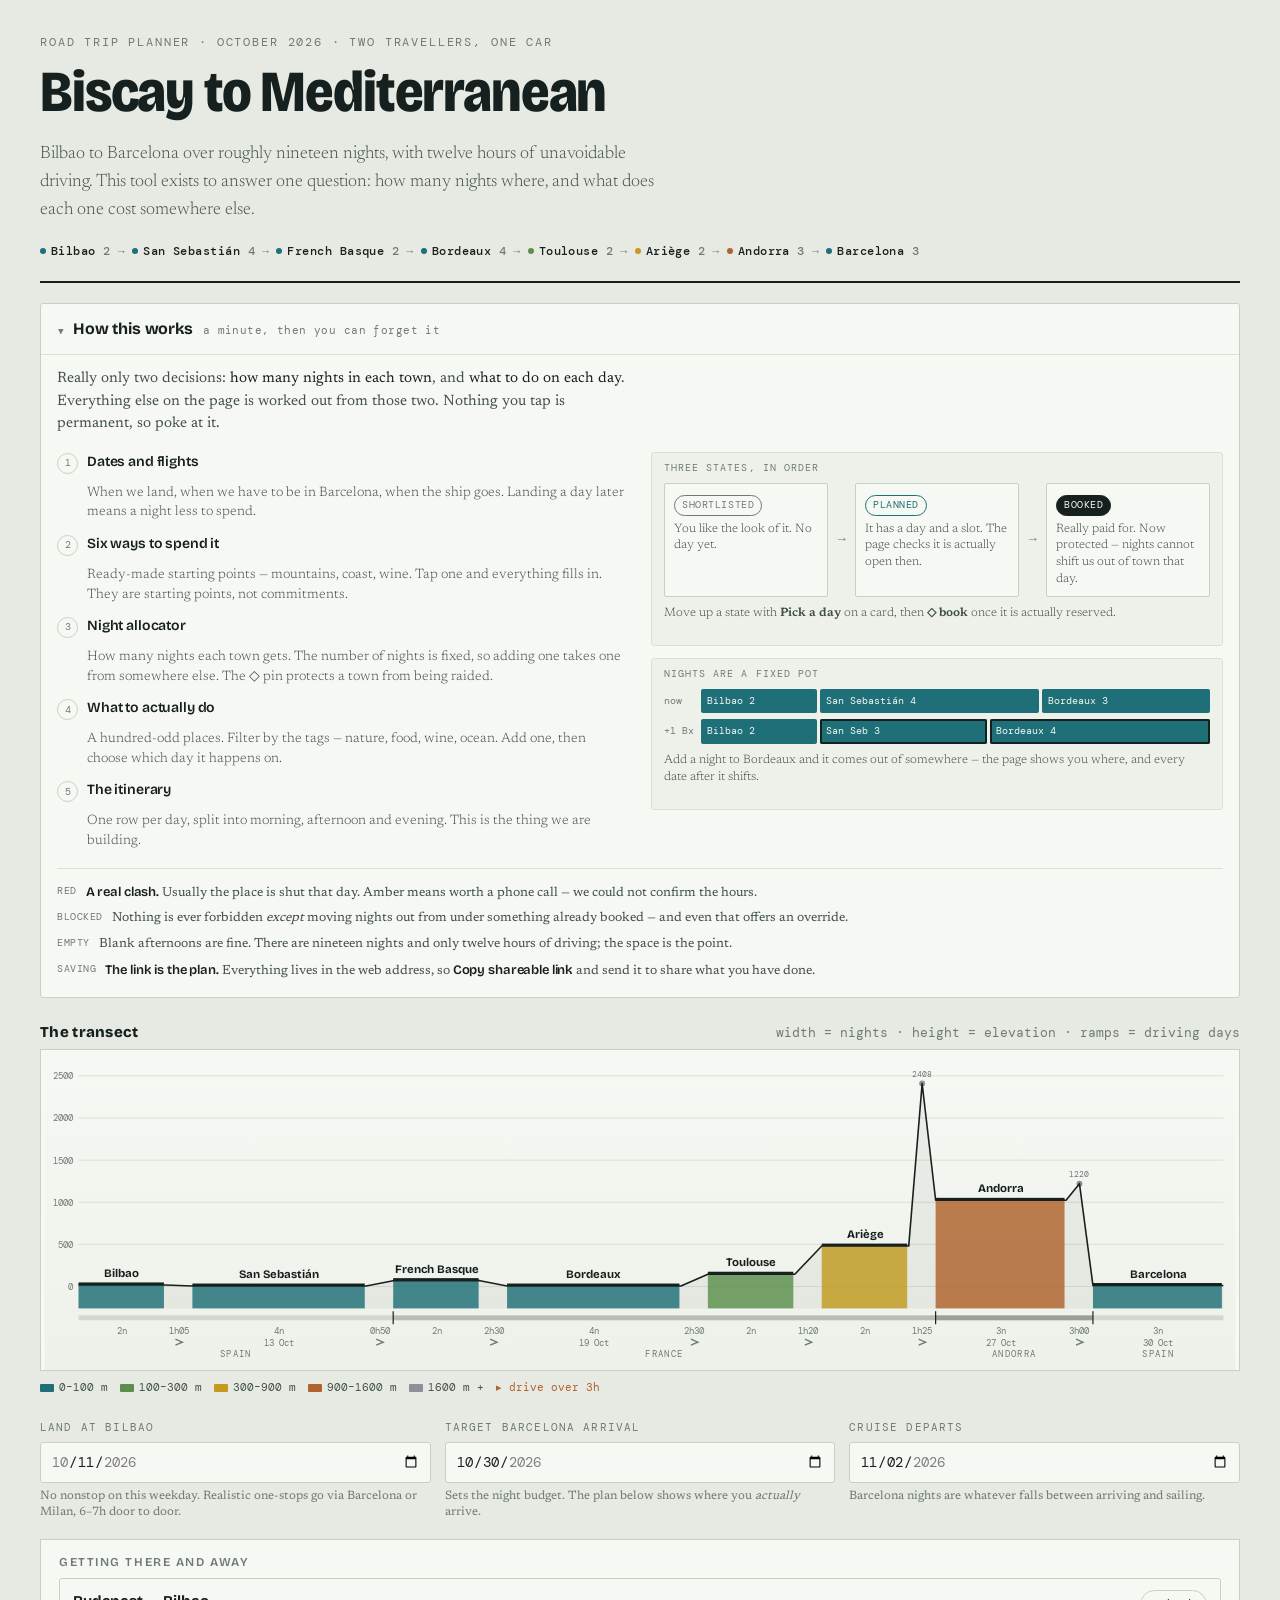
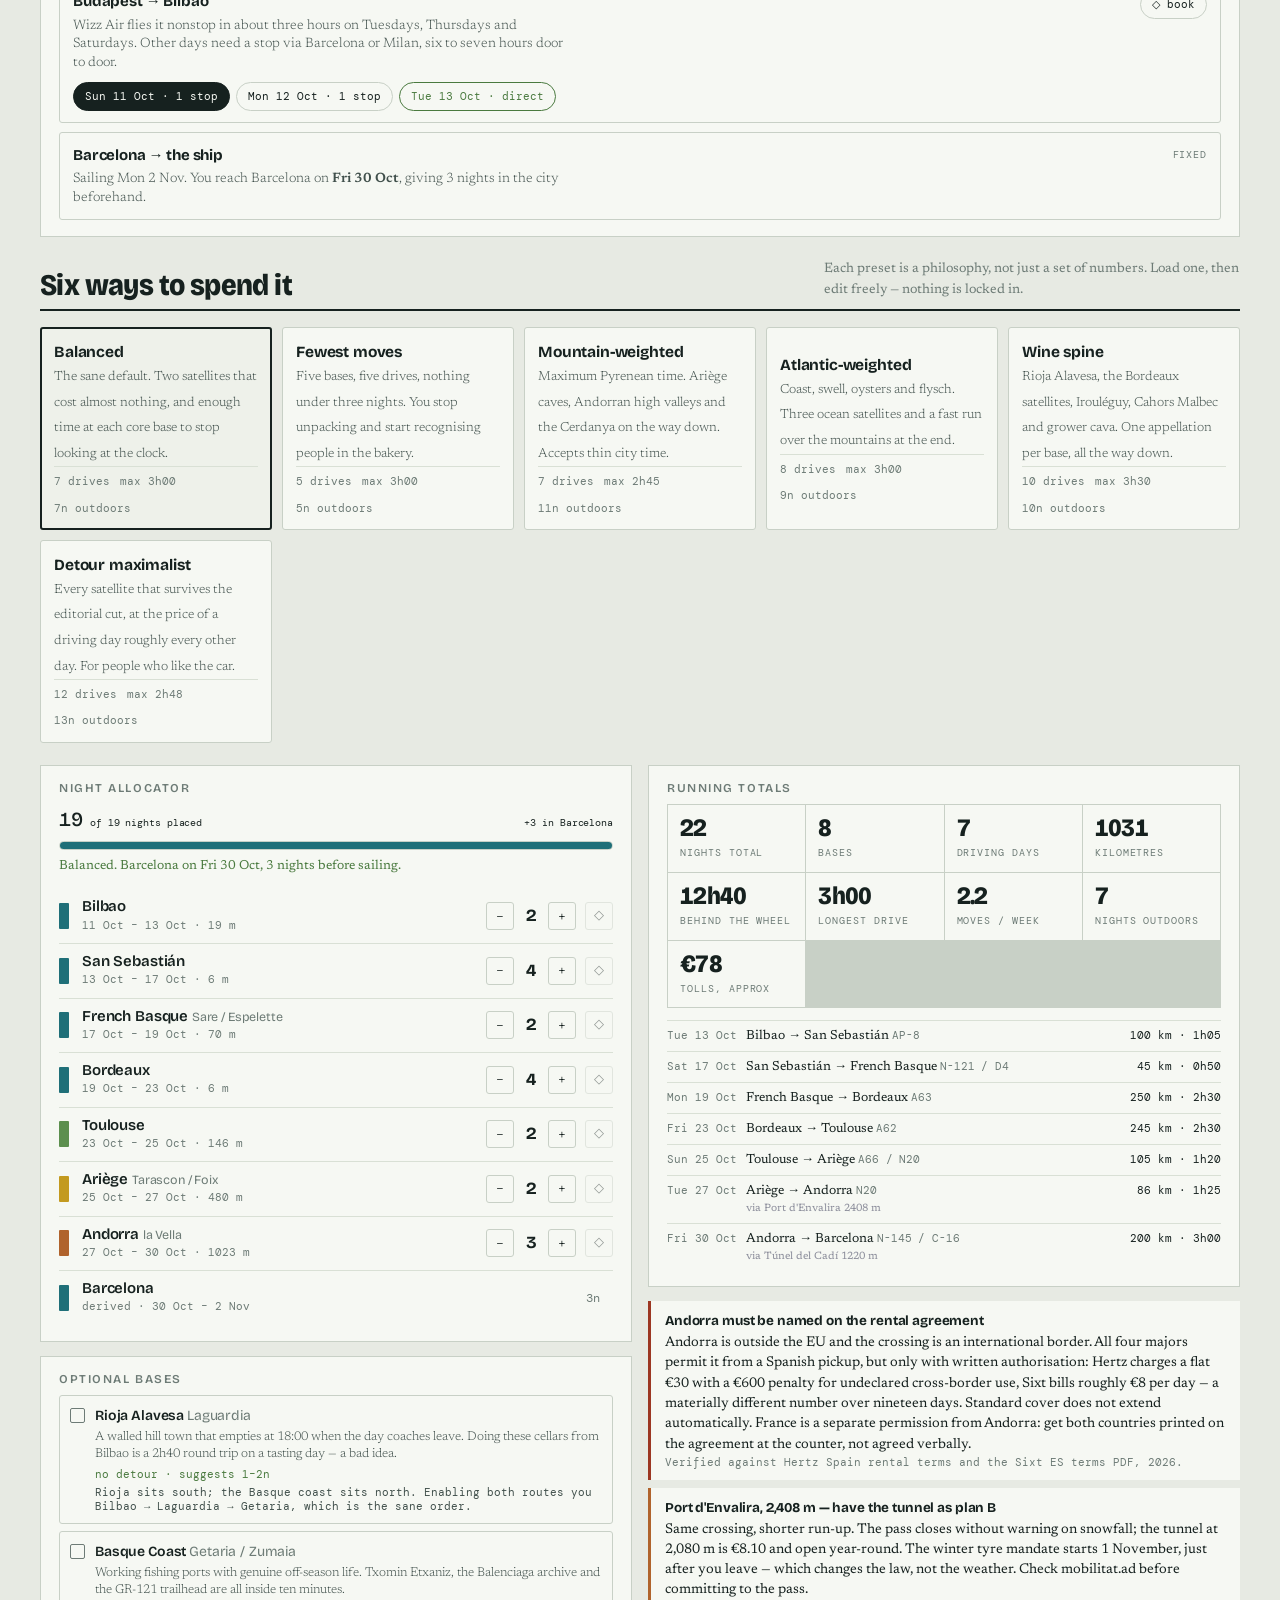
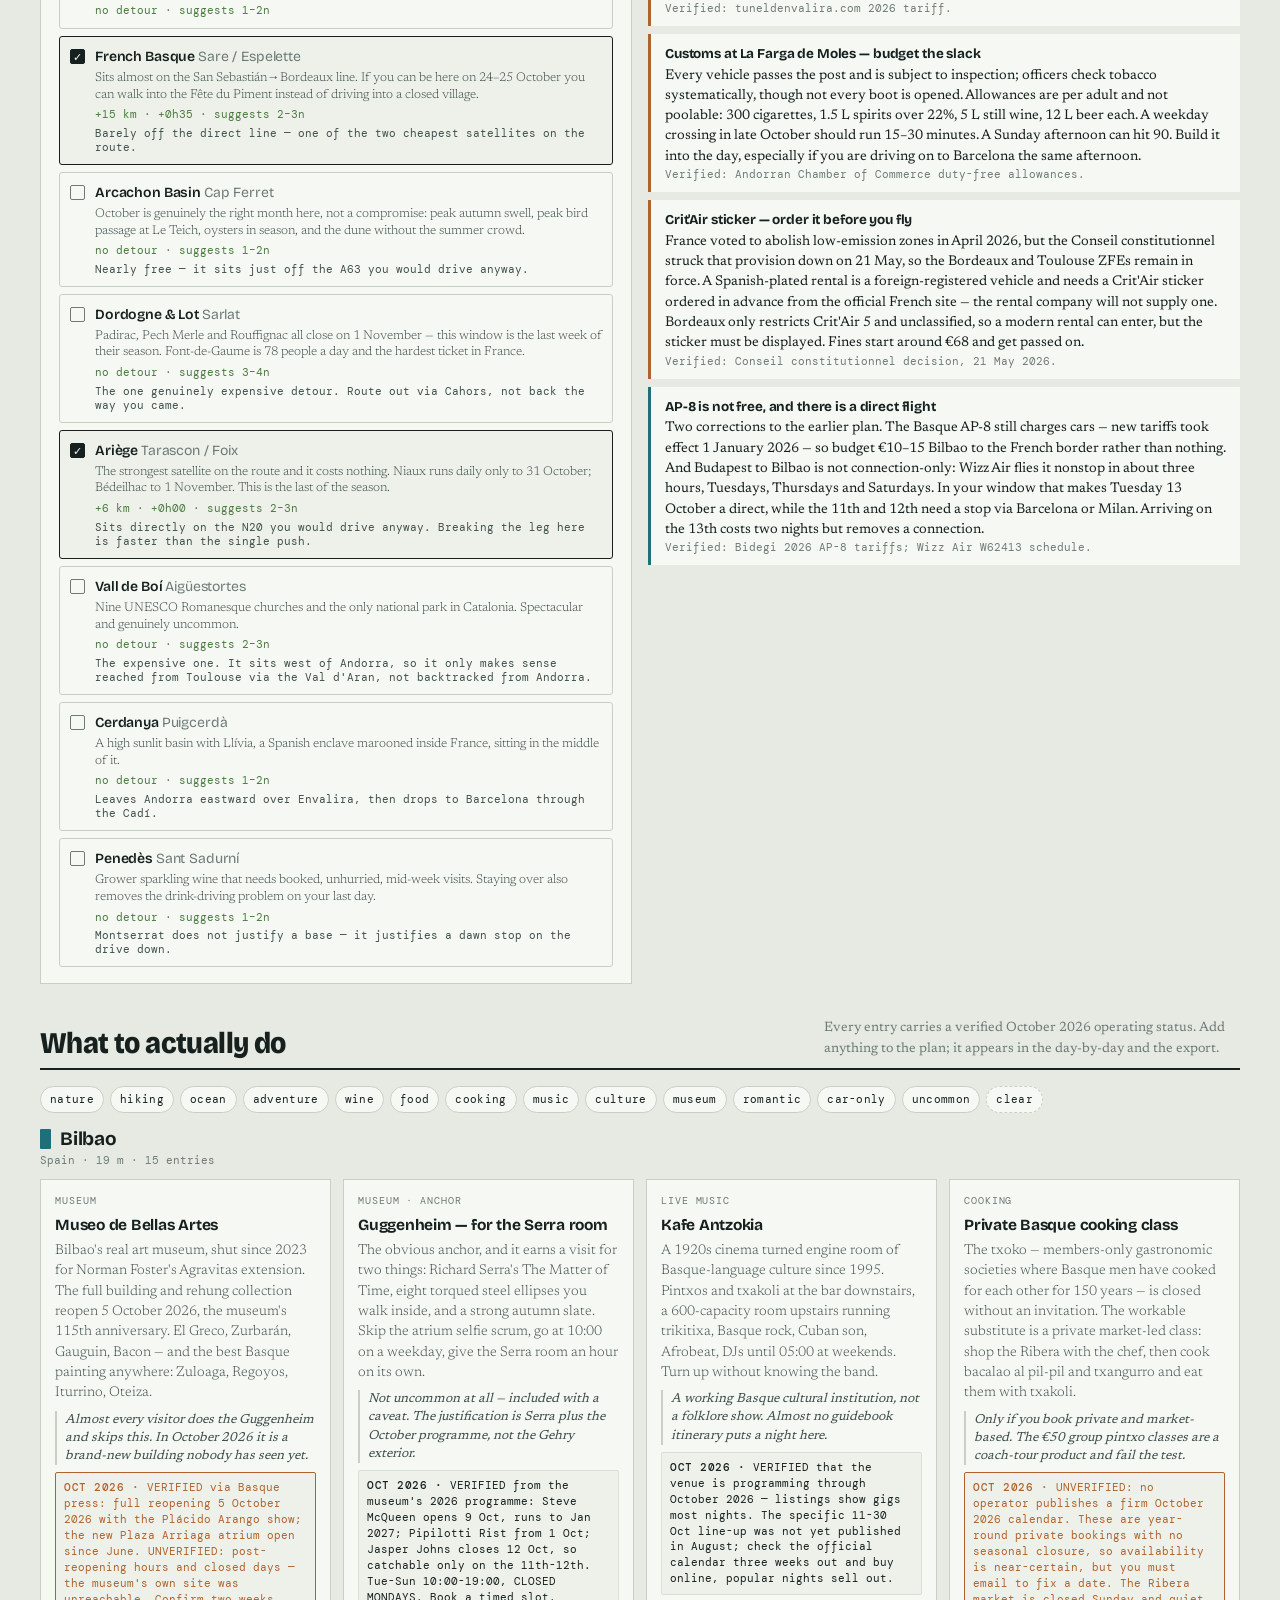
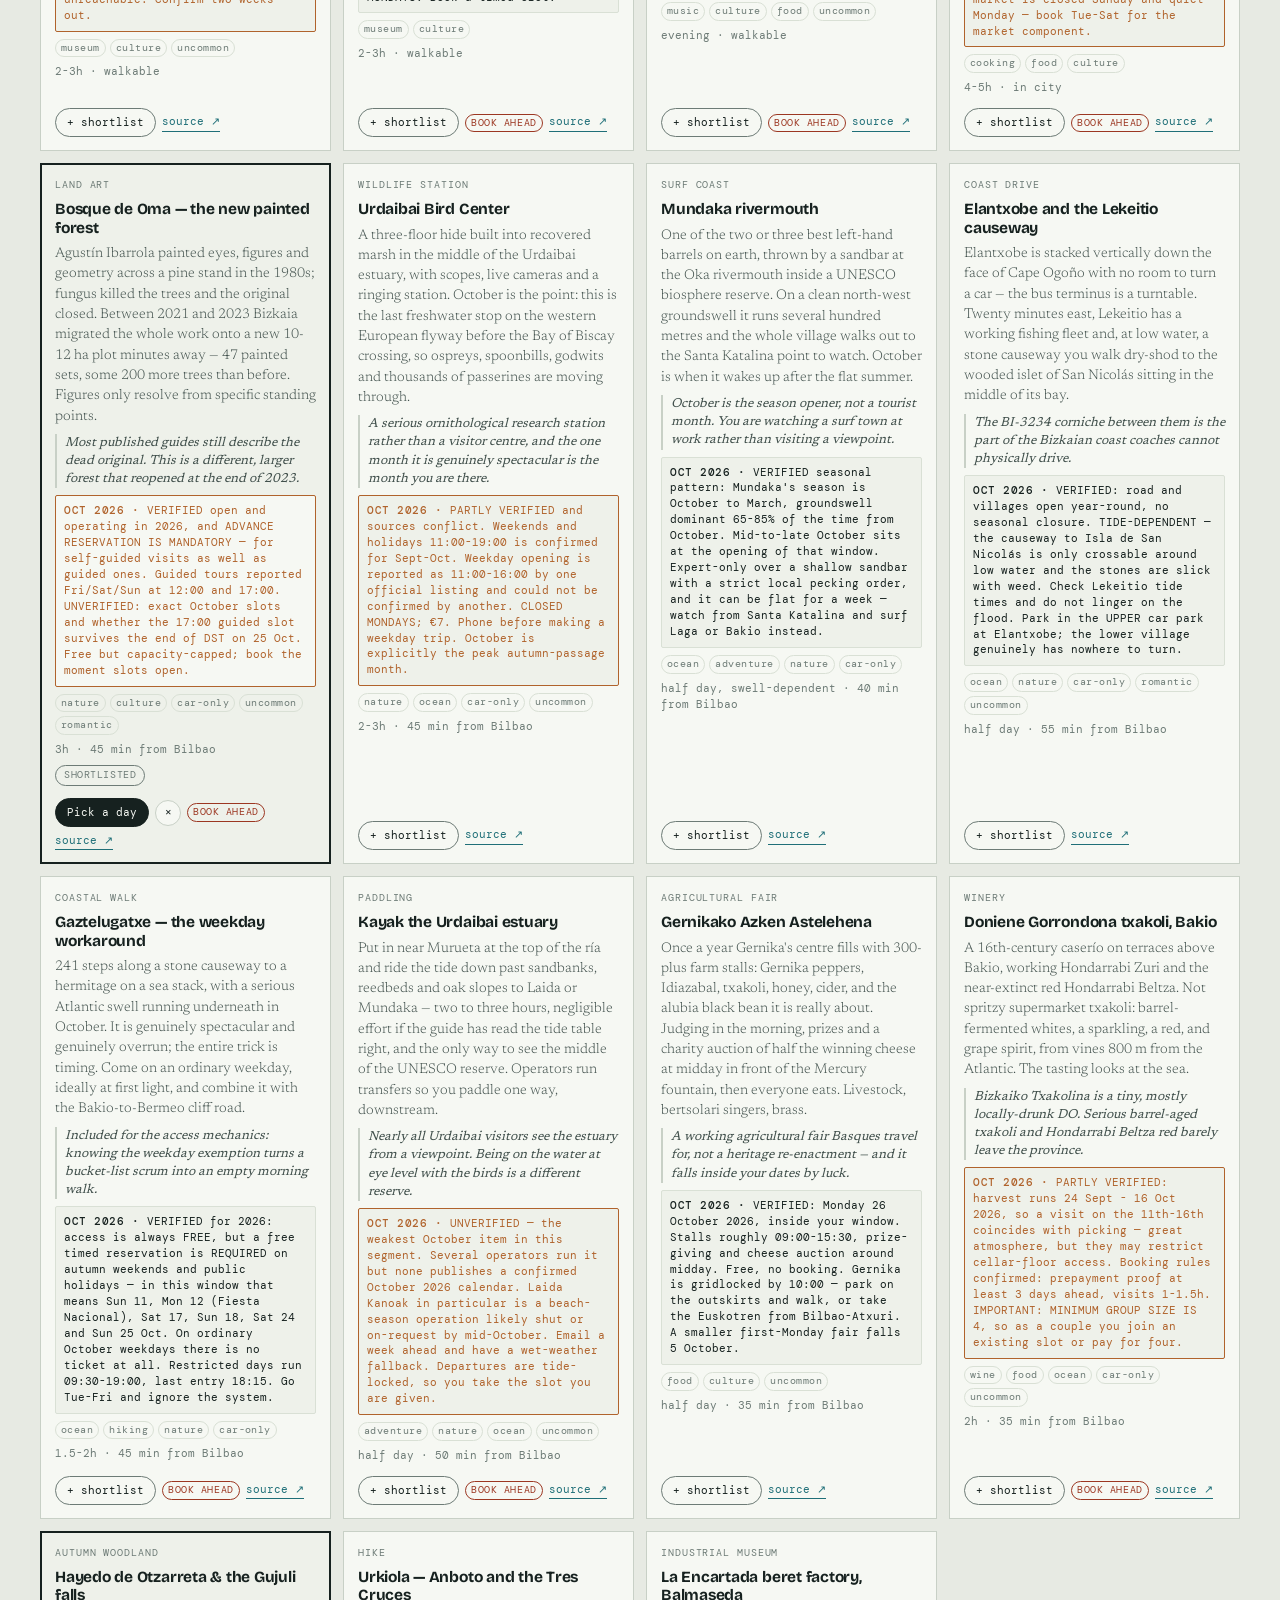
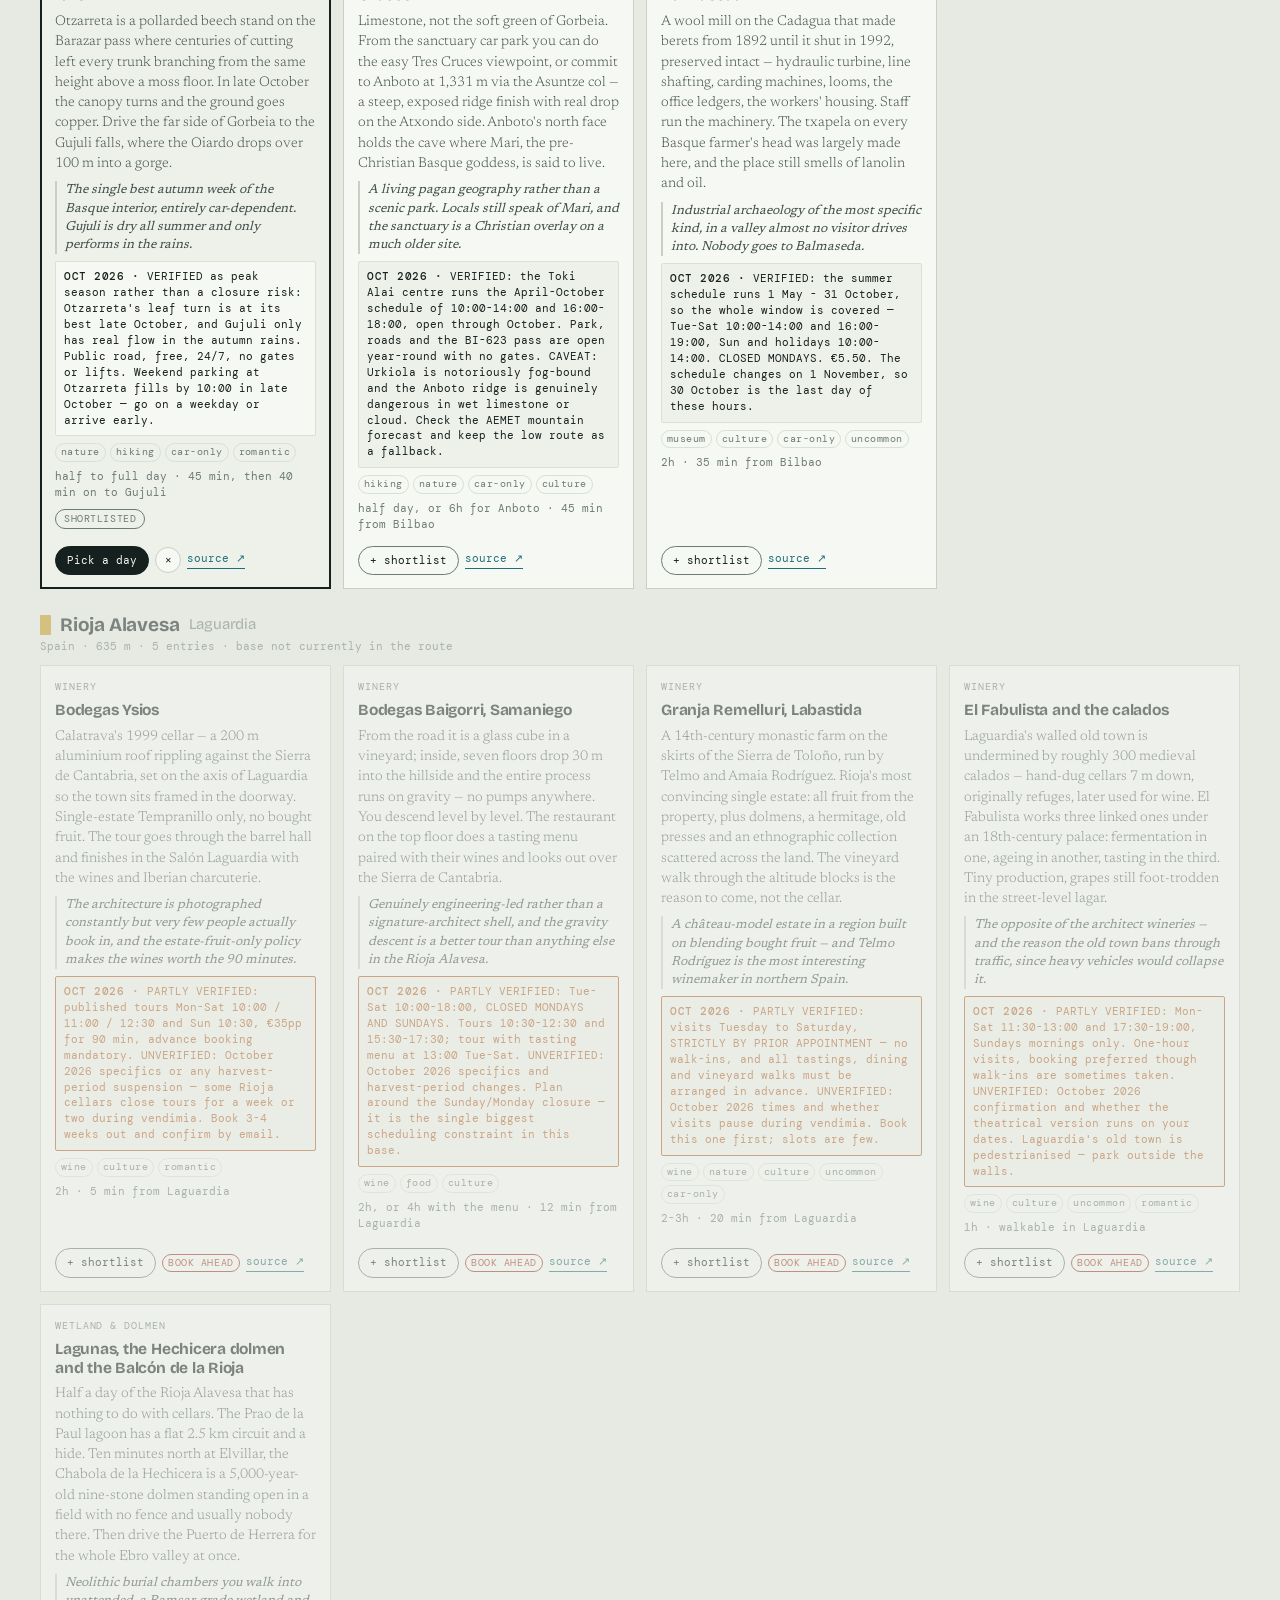
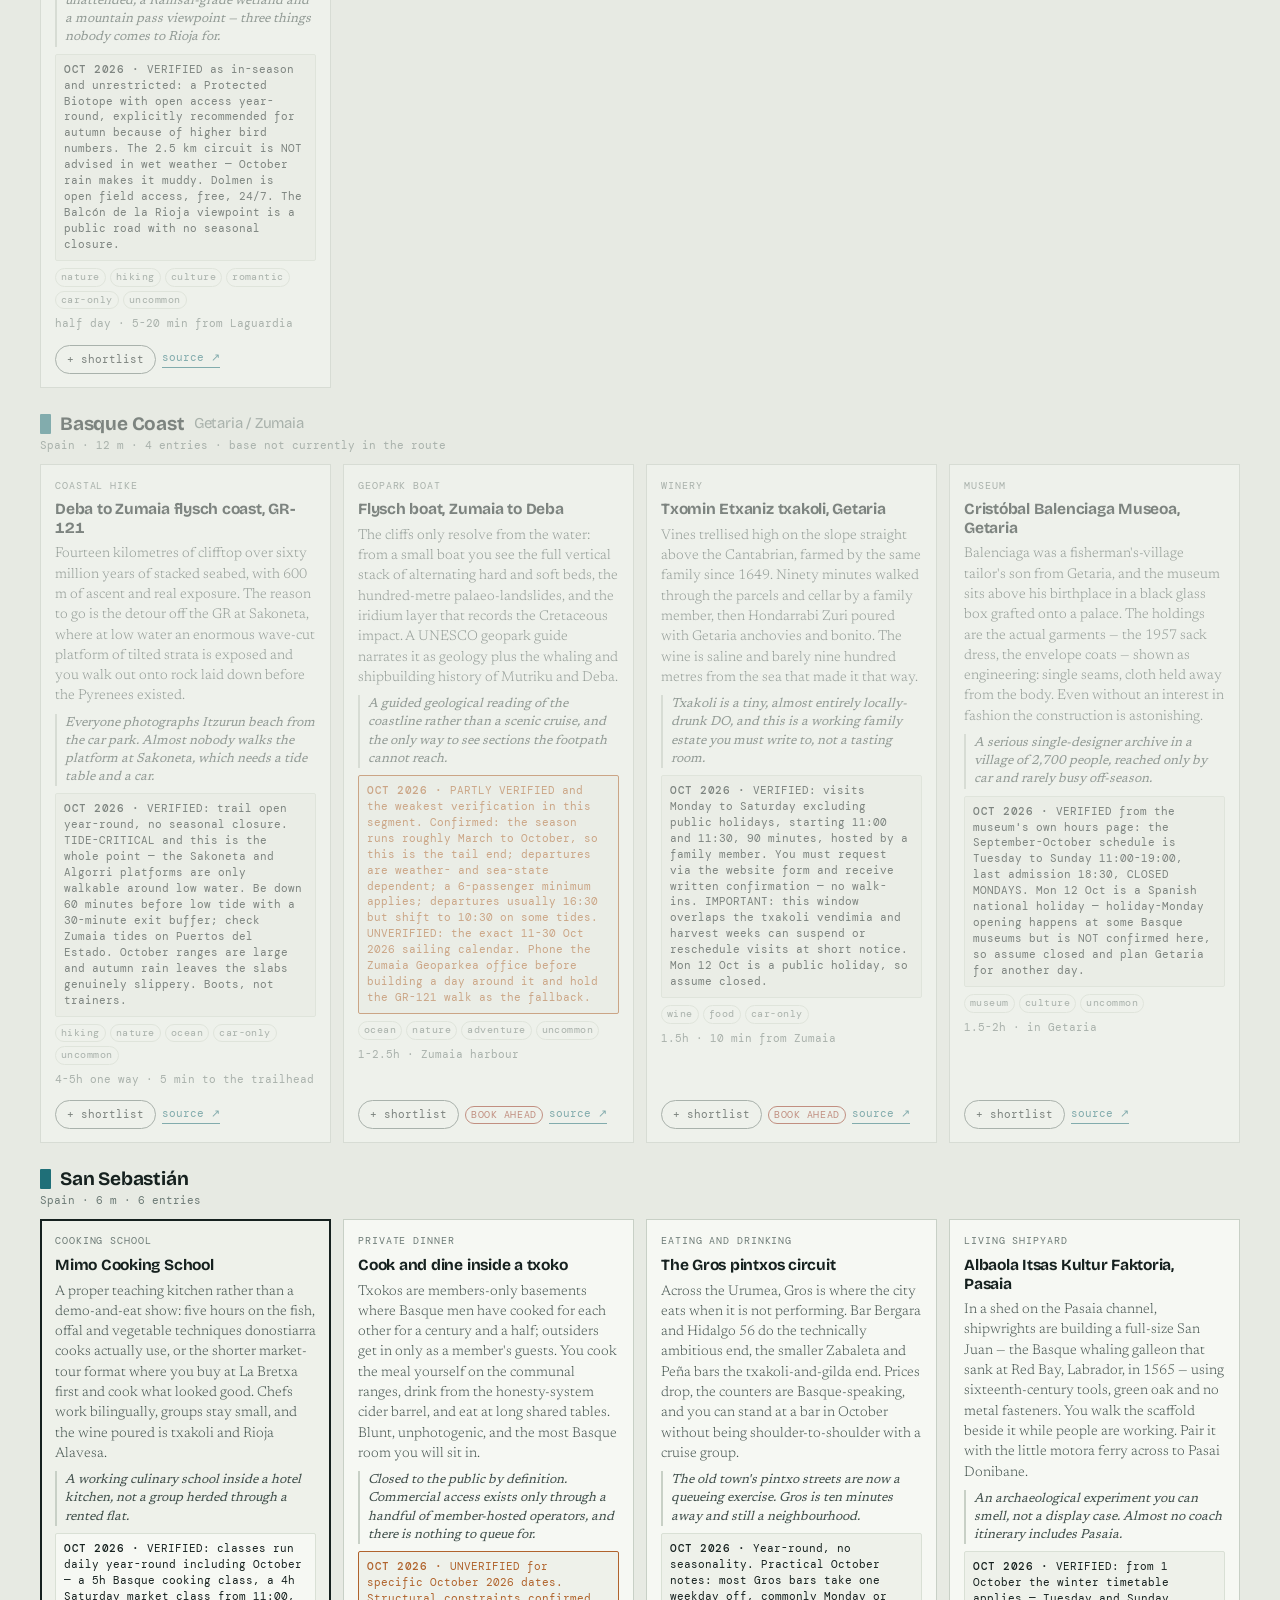
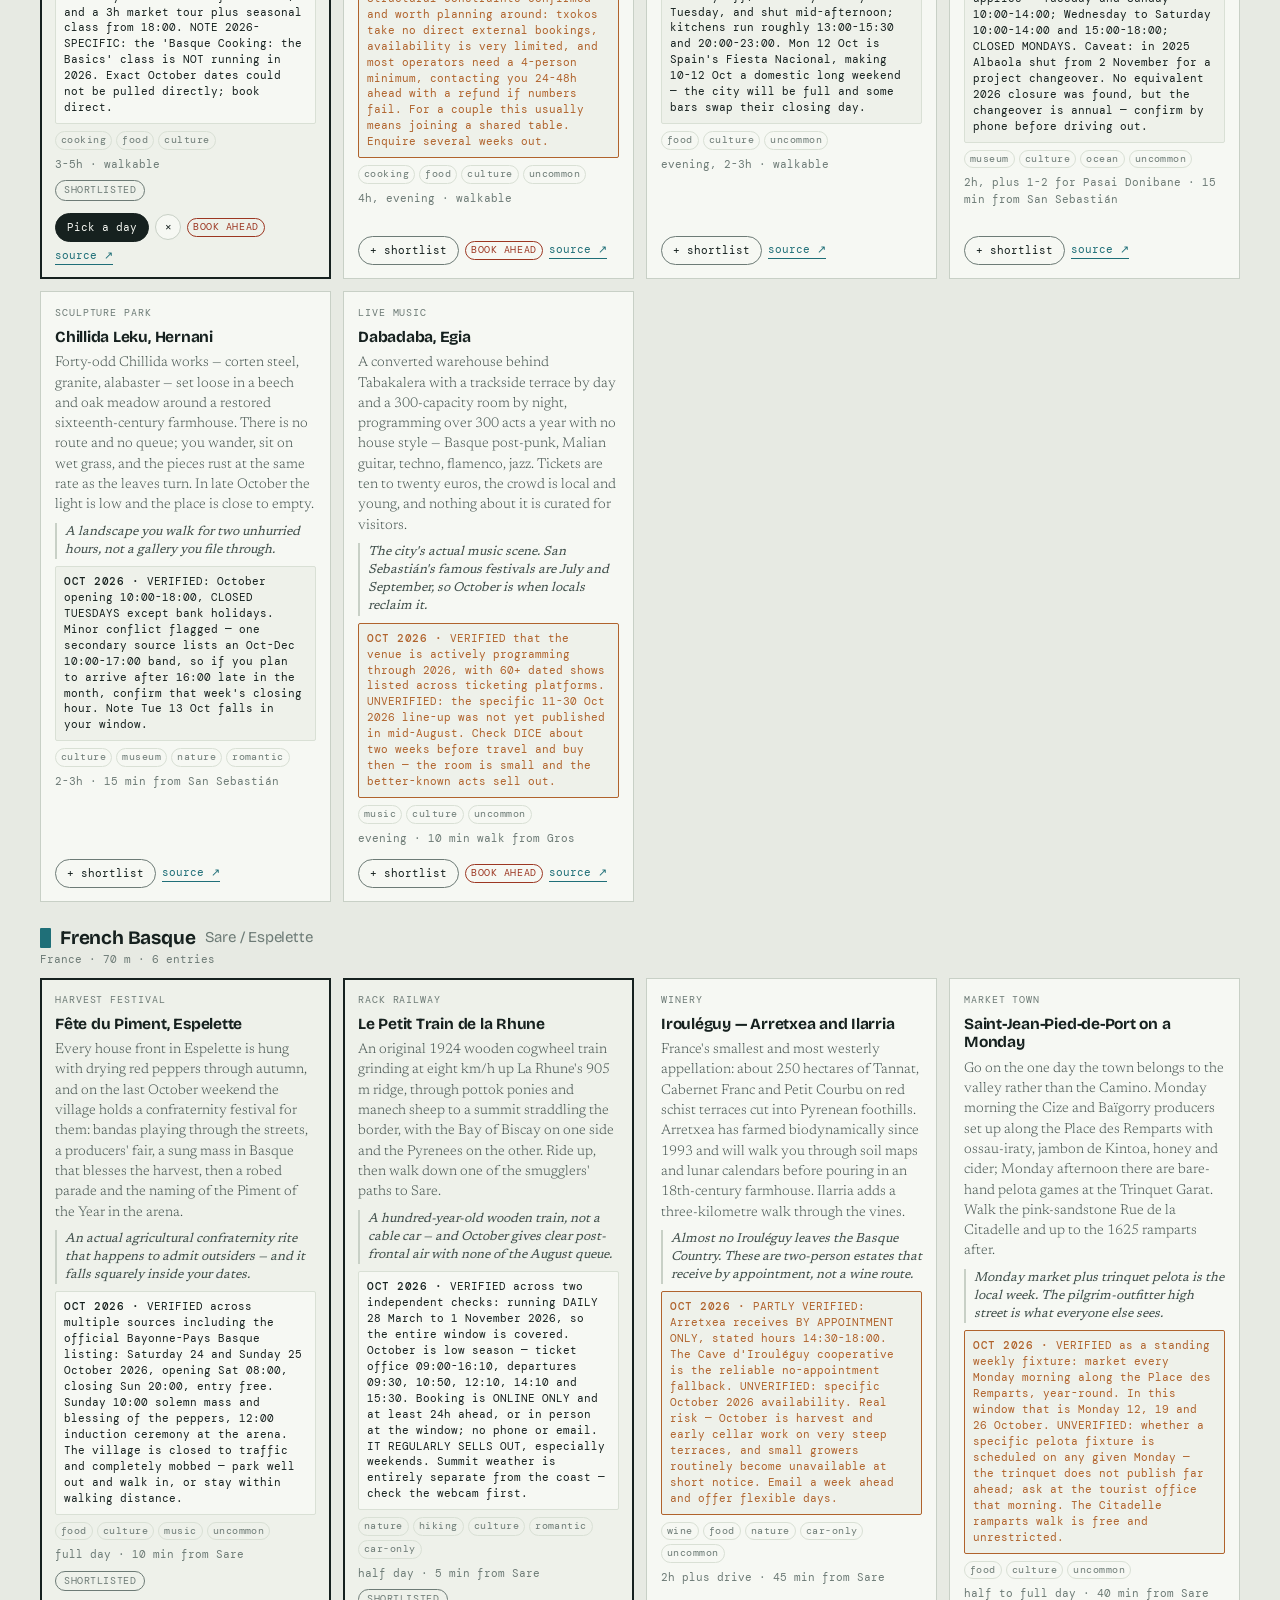
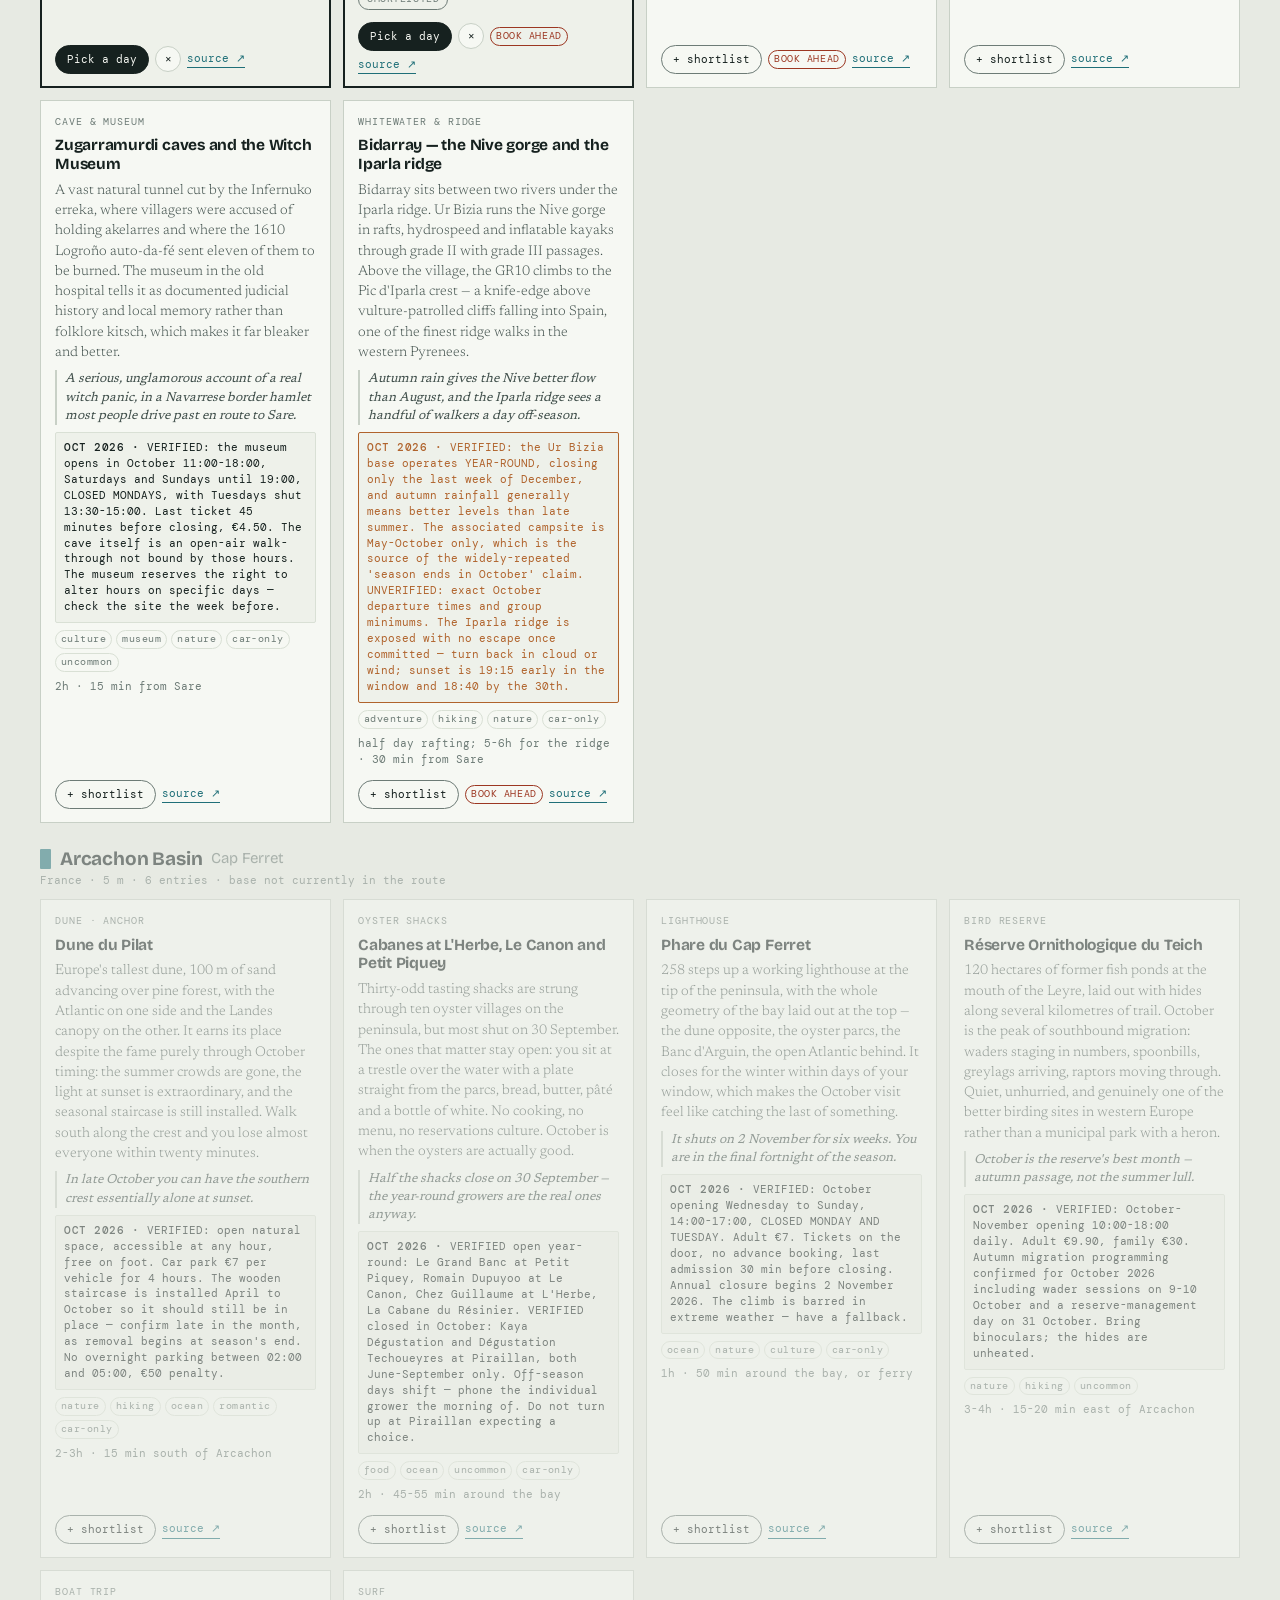
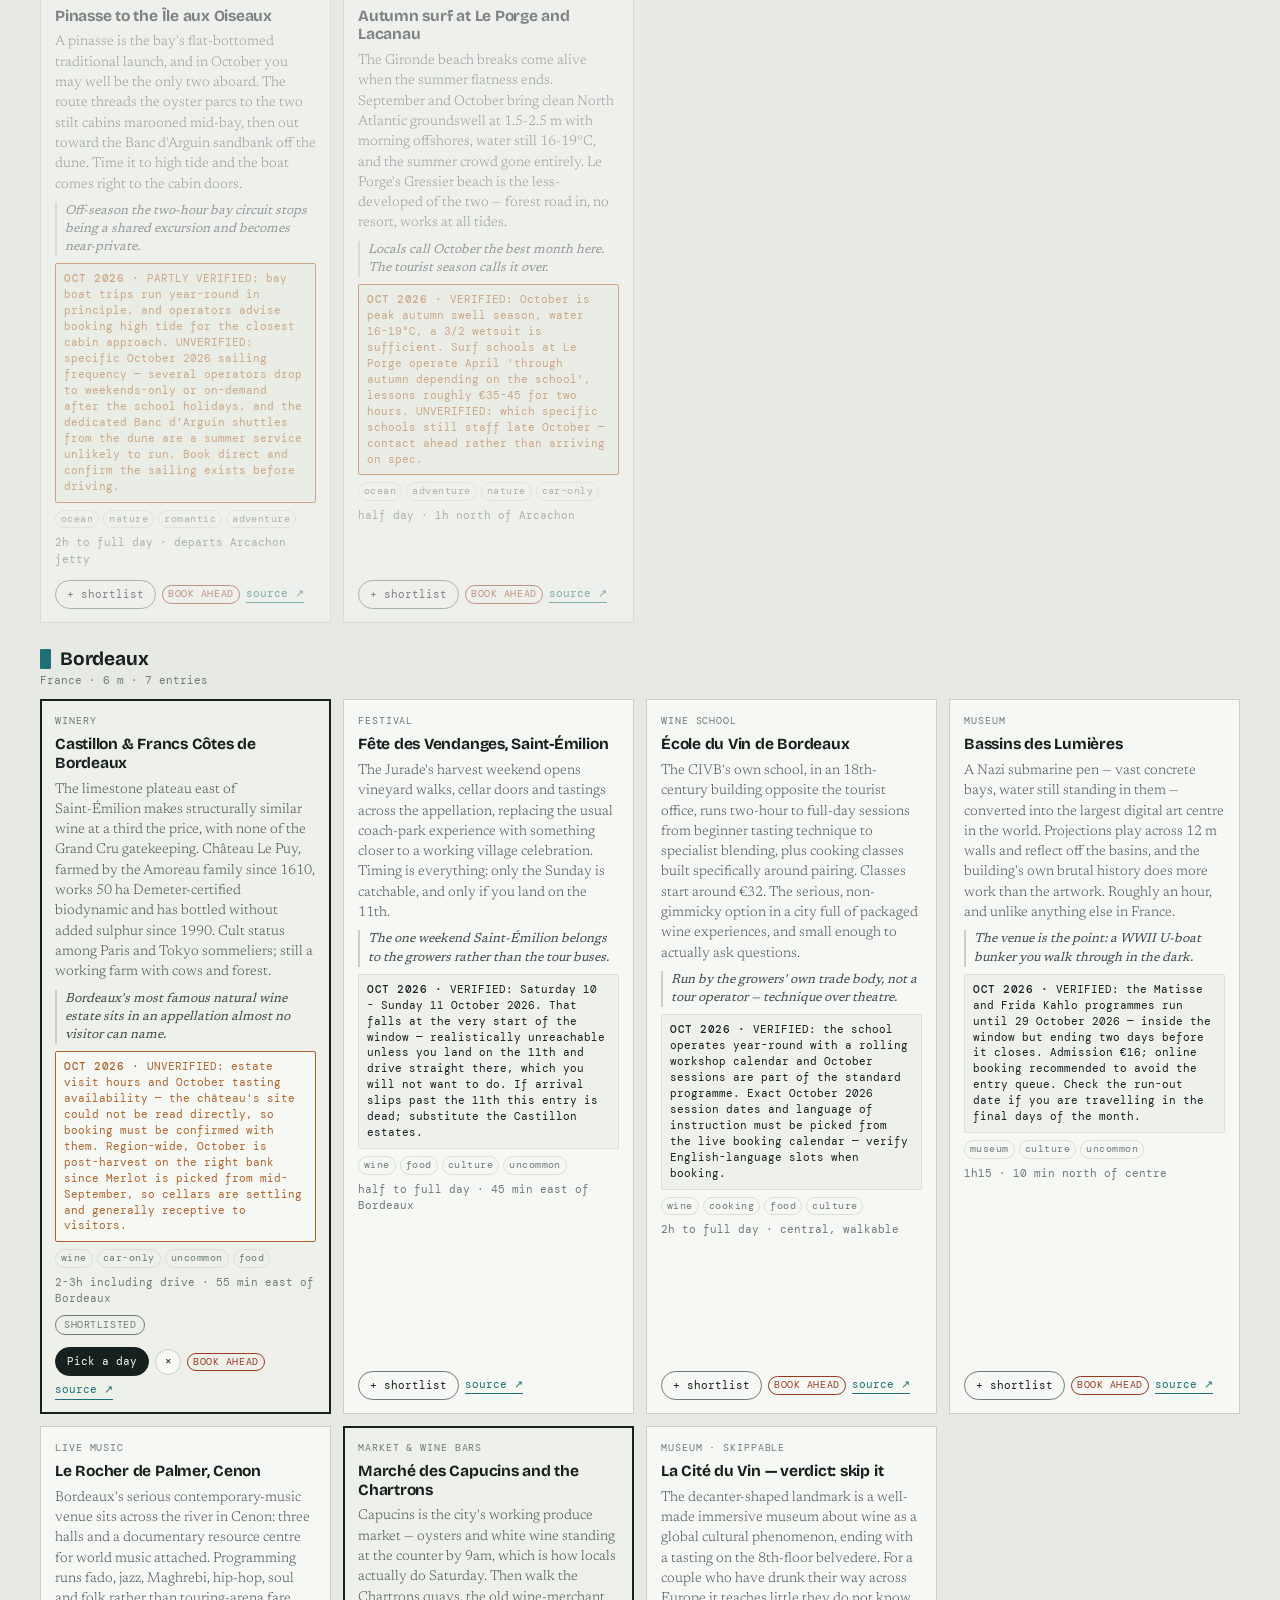
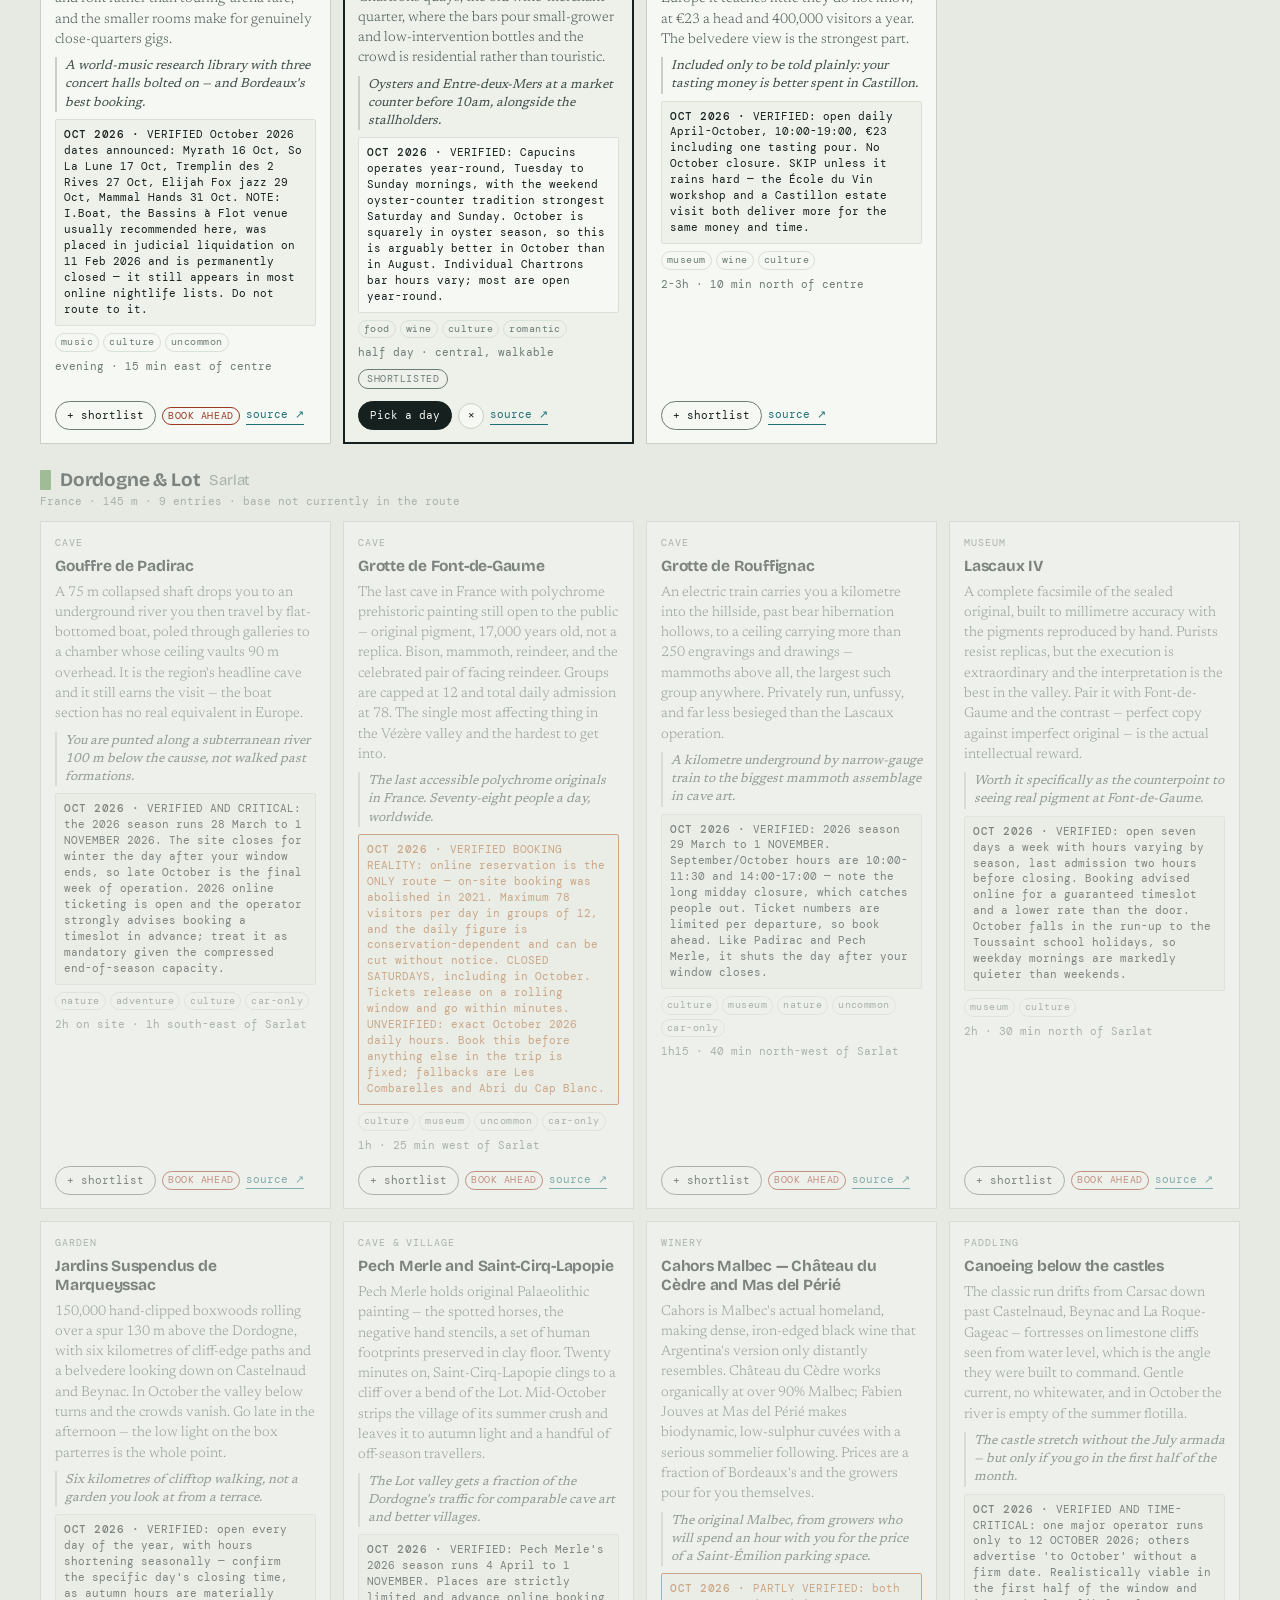
==== roadtrip-hosted.html @ 2a343121 "Add a hosted build, since the artifact viewer strips the URL fragment Sharing a plan by link works o" ====
<!doctype html>
<meta charset="utf-8">
<meta name="viewport" content="width=device-width, initial-scale=1">
<title>Biscay to Mediterranean</title>

<style>
@font-face{font-family:"Bricolage Grotesque";font-style:normal;font-weight:400 800;font-display:swap;src:url([data-uri]) format("woff2");unicode-range:U+0000-00FF, U+0131, U+0152-0153, U+02BB-02BC, U+02C6, U+02DA, U+02DC, U+0304, U+0308, U+0329, U+2000-206F, U+20AC, U+2122, U+2191, U+2193, U+2212, U+2215, U+FEFF, U+FFFD}
@font-face{font-family:"Newsreader";font-style:normal;font-weight:300 600;font-display:swap;src:url([data-uri]) format("woff2");unicode-range:U+0000-00FF, U+0131, U+0152-0153, U+02BB-02BC, U+02C6, U+02DA, U+02DC, U+0304, U+0308, U+0329, U+2000-206F, U+20AC, U+2122, U+2191, U+2193, U+2212, U+2215, U+FEFF, U+FFFD}
@font-face{font-family:"DM Mono";font-style:normal;font-weight:400;font-display:swap;src:url([data-uri]) format("woff2");unicode-range:U+0000-00FF, U+0131, U+0152-0153, U+02BB-02BC, U+02C6, U+02DA, U+02DC, U+0304, U+0308, U+0329, U+2000-206F, U+20AC, U+2122, U+2191, U+2193, U+2212, U+2215, U+FEFF, U+FFFD}
@font-face{font-family:"DM Mono";font-style:normal;font-weight:500;font-display:swap;src:url([data-uri]) format("woff2");unicode-range:U+0000-00FF, U+0131, U+0152-0153, U+02BB-02BC, U+02C6, U+02DA, U+02DC, U+0304, U+0308, U+0329, U+2000-206F, U+20AC, U+2122, U+2191, U+2193, U+2212, U+2215, U+FEFF, U+FFFD}
/* ============================================================
   PALETTE — hypsometric. Colour encodes elevation band, which is
   the actual subject of the trip: Biscay sea level to Envalira at
   2408 m and back down to the Mediterranean.
   ============================================================ */
:root{
  --paper:#e7eae3;         /* pale lichen — topo sheet ground */
  --surface:#f6f8f3;
  --surface-2:#eef1ea;
  --ink:#16211f;
  --ink-2:#41504c;
  --ink-3:#6d7b76;
  --rule:#c8d0c6;
  --rule-2:#d9e0d5;

  /* elevation bands */
  --e0:#1f6f78;   /* 0–100 m    coast / estuary  */
  --e1:#5c8f4e;   /* 100–300 m  plain, vineyard  */
  --e2:#c39a1f;   /* 300–900 m  foothill         */
  --e3:#b0632c;   /* 900–1600 m mountain         */
  --e4:#8d8f9c;   /* 1600 m+    high Pyrenees    */

  --accent:#1f6f78;
  --warn:#b0632c;
  --alert:#9c3722;
  --ok:#4a7a3f;

  --shadow:0 1px 0 rgba(22,33,31,.06), 0 8px 24px -14px rgba(22,33,31,.35);
  --radius:3px;
  --dur:.28s;
  --flash:#f5e2b8;
}

/* Dark: same hypsometric logic, lifted so the bands stay legible on a night ground. */
@media (prefers-color-scheme: dark){ :root:not([data-theme="light"]){
  --paper:#0f1715; --surface:#151f1d; --surface-2:#1b2624;
  --ink:#e5ebe4; --ink-2:#b0bdb7; --ink-3:#7c8b85;
  --rule:#2b3936; --rule-2:#222f2c;
  --e0:#3aa7b2; --e1:#83bc63; --e2:#dfb93c; --e3:#d47d3f; --e4:#bcc0cc;
  --accent:#3aa7b2; --warn:#d47d3f; --alert:#e4735c; --ok:#83bc63;
  --flash:#3d3620;
  --shadow:0 1px 0 rgba(0,0,0,.35), 0 8px 24px -14px rgba(0,0,0,.75);
} }
:root[data-theme="dark"]{
  --paper:#0f1715; --surface:#151f1d; --surface-2:#1b2624;
  --ink:#e5ebe4; --ink-2:#b0bdb7; --ink-3:#7c8b85;
  --rule:#2b3936; --rule-2:#222f2c;
  --e0:#3aa7b2; --e1:#83bc63; --e2:#dfb93c; --e3:#d47d3f; --e4:#bcc0cc;
  --accent:#3aa7b2; --warn:#d47d3f; --alert:#e4735c; --ok:#83bc63;
  --flash:#3d3620;
  --shadow:0 1px 0 rgba(0,0,0,.35), 0 8px 24px -14px rgba(0,0,0,.75);
}
@media (prefers-reduced-motion: reduce){ :root{ --dur:0s } *{animation:none !important} }

*{box-sizing:border-box}
html{-webkit-text-size-adjust:100%}
body{
  margin:0; background:var(--paper); color:var(--ink);
  font-family:"Newsreader",Georgia,serif; font-size:16.5px; line-height:1.55;
  font-variant-numeric:tabular-nums;
}
h1,h2,h3,h4,.dsp{font-family:"Bricolage Grotesque","Helvetica Neue",sans-serif;font-weight:800;letter-spacing:-.02em;line-height:1.05;margin:0}
.mono{font-family:"DM Mono",ui-monospace,monospace;font-size:.82em;letter-spacing:-.01em}
a{color:var(--accent)}
button{font:inherit;color:inherit;cursor:pointer}
:focus-visible{outline:2.5px solid var(--accent);outline-offset:2px;border-radius:2px}

.wrap{max-width:1240px;margin:0 auto;padding:0 20px}
.rule{height:1px;background:var(--rule);border:0;margin:0}

/* ---------- masthead ---------- */
.mast{padding:34px 0 20px;border-bottom:2px solid var(--ink)}
.mast .kicker{font-family:"DM Mono",monospace;font-size:11.5px;letter-spacing:.16em;text-transform:uppercase;color:var(--ink-3)}
.mast h1{font-size:clamp(30px,5.4vw,58px);margin:.18em 0 .1em;font-stretch:88%}
.mast .sub{font-size:clamp(15px,1.6vw,18px);color:var(--ink-2);max-width:62ch;font-weight:300}
.routestrip{display:flex;flex-wrap:wrap;gap:5px 0;align-items:center;margin-top:16px;font-family:"DM Mono",monospace;font-size:11.5px;letter-spacing:.04em}
.routestrip i{font-style:normal;color:var(--ink-3);padding:0 7px}
.routestrip b{font-weight:500}
.flagdot{display:inline-block;width:6px;height:6px;border-radius:50%;margin-right:5px;vertical-align:1px}

/* ---------- hero transect ---------- */
.hero{padding:22px 0 6px}
.hero-head{display:flex;flex-wrap:wrap;justify-content:space-between;align-items:baseline;gap:8px;margin-bottom:6px}
.hero-head h2{font-size:15px;letter-spacing:.02em}
.hero-head .note{font-size:12.5px;color:var(--ink-3);font-family:"DM Mono",monospace}
#transect{width:100%;display:block;background:var(--surface);border:1px solid var(--rule)}
.legend{display:flex;flex-wrap:wrap;gap:12px;margin:8px 0 0;font-family:"DM Mono",monospace;font-size:11px;color:var(--ink-2)}
.legend span{display:flex;align-items:center;gap:5px}
.legend i{width:14px;height:8px;display:block;border-radius:1px}

/* ---------- panels ---------- */
.panel{background:var(--surface);border:1px solid var(--rule);padding:16px 18px;margin:0}
.panel h3{font-size:12px;letter-spacing:.13em;text-transform:uppercase;color:var(--ink-3);font-weight:600;margin-bottom:10px}
.grid{display:grid;gap:14px}

/* ---------- date controls ---------- */
.dates{display:grid;grid-template-columns:repeat(auto-fit,minmax(190px,1fr));gap:14px;margin:18px 0}
.field label{display:block;font-family:"DM Mono",monospace;font-size:10.5px;letter-spacing:.11em;text-transform:uppercase;color:var(--ink-3);margin-bottom:5px}
.field input[type=date]{width:100%;font:inherit;font-family:"DM Mono",monospace;font-size:14px;padding:8px 10px;border:1px solid var(--rule);background:var(--surface);color:var(--ink);border-radius:var(--radius)}
.field .hint{font-size:12px;color:var(--ink-3);margin-top:5px;line-height:1.35}
.field .hint.good{color:var(--ok)}

/* ---------- presets ---------- */
.presets{display:grid;grid-template-columns:repeat(auto-fit,minmax(215px,1fr));gap:10px;margin:6px 0 22px}
.preset{text-align:left;background:var(--surface);border:1px solid var(--rule);padding:12px 13px;border-radius:var(--radius);transition:border-color var(--dur),transform var(--dur),box-shadow var(--dur)}
.preset:hover{border-color:var(--ink-3);transform:translateY(-1px);box-shadow:var(--shadow)}
.preset[aria-pressed=true]{border-color:var(--ink);border-width:2px;padding:11px 12px;background:var(--surface-2)}
.preset .pname{font-family:"Bricolage Grotesque",sans-serif;font-weight:700;font-size:15.5px;letter-spacing:-.01em;display:block}
.preset .pdesc{font-size:13px;color:var(--ink-2);line-height:1.4;margin:4px 0 8px;font-weight:300}
.preset .pstats{font-family:"DM Mono",monospace;font-size:10.5px;color:var(--ink-3);display:flex;gap:10px;flex-wrap:wrap;border-top:1px solid var(--rule-2);padding-top:7px}

/* ---------- workbench ---------- */
.bench{display:grid;grid-template-columns:minmax(0,1fr) minmax(0,1fr);gap:16px;align-items:start;margin-bottom:22px}
.stack{display:grid;gap:14px;align-content:start}
@media (max-width:900px){.bench{grid-template-columns:1fr}}

/* budget meter */
.meter{margin-bottom:14px}
.meter-top{display:flex;justify-content:space-between;align-items:baseline;font-family:"DM Mono",monospace;font-size:12px;margin-bottom:6px}
.meter-top b{font-size:20px;font-weight:500;font-family:"Bricolage Grotesque",sans-serif}
.meter-bar{height:9px;background:var(--surface-2);border:1px solid var(--rule);border-radius:99px;overflow:hidden;display:flex}
.meter-fill{background:var(--accent);transition:width var(--dur) cubic-bezier(.4,0,.2,1)}
.meter-over{background:var(--alert)}
.meter-msg{font-size:13px;margin-top:7px;line-height:1.4}
.meter-msg.over{color:var(--alert)}
.meter-msg.under{color:var(--ink-2)}
.meter-msg.ok{color:var(--ok)}

/* stepper rows */
.brow{display:grid;grid-template-columns:14px 1fr auto auto;gap:9px;align-items:center;padding:9px 0;border-top:1px solid var(--rule-2)}
.brow:first-of-type{border-top:0}
.brow.flash{animation:flash .85s ease-out}
.brow.zero .bname,.brow.zero .bswatch{opacity:.42}
.brow.zero .stepper .n{color:var(--ink-3)}
@keyframes flash{0%{background:var(--flash)}100%{background:transparent}}
.bswatch{width:10px;height:26px;border-radius:1px}
.bname{font-family:"Bricolage Grotesque",sans-serif;font-weight:600;font-size:15px;letter-spacing:-.01em;line-height:1.15}
.bmeta{font-family:"DM Mono",monospace;font-size:10.5px;color:var(--ink-3);margin-top:2px}
.bmeta.warn{color:var(--warn)}
.stepper{display:flex;align-items:center;gap:2px}
.stepper button{width:28px;height:28px;border:1px solid var(--rule);background:var(--surface);border-radius:var(--radius);line-height:1;font-size:15px;display:grid;place-items:center;transition:background var(--dur),border-color var(--dur)}
.stepper button:hover:not(:disabled){background:var(--surface-2);border-color:var(--ink-3)}
.stepper button:disabled{opacity:.3;cursor:not-allowed}
.stepper .n{width:30px;text-align:center;font-family:"Bricolage Grotesque",sans-serif;font-weight:700;font-size:17px}
.lockbtn{width:28px;height:28px;border:1px solid var(--rule);background:var(--surface);border-radius:var(--radius);display:grid;place-items:center;font-size:13px;opacity:.45;transition:opacity var(--dur),background var(--dur)}
.lockbtn[aria-pressed=true]{opacity:1;background:var(--ink);color:var(--surface);border-color:var(--ink)}
.bfixed{font-family:"DM Mono",monospace;font-size:12px;color:var(--ink-3);padding-right:4px}

/* satellites */
.sats{display:grid;gap:7px}
.sat{display:grid;grid-template-columns:auto 1fr;gap:10px;align-items:start;padding:9px 10px;border:1px solid var(--rule);border-radius:var(--radius);background:var(--surface);transition:border-color var(--dur),background var(--dur);text-align:left;width:100%}
.sat:hover{border-color:var(--ink-3)}
.sat[aria-pressed=true]{border-color:var(--ink);background:var(--surface-2)}
.sat .box{width:15px;height:15px;border:1.5px solid var(--ink-3);border-radius:2px;margin-top:3px;display:grid;place-items:center;font-size:11px;color:transparent}
.sat[aria-pressed=true] .box{background:var(--ink);border-color:var(--ink);color:var(--surface)}
.sat .sname{font-family:"Bricolage Grotesque",sans-serif;font-weight:600;font-size:14px;letter-spacing:-.01em}
.sat .swhy{font-size:12.5px;color:var(--ink-2);line-height:1.35;margin-top:2px;font-weight:300}
.sat .scost{font-family:"DM Mono",monospace;font-size:10.5px;color:var(--ink-3);margin-top:4px}
.sat .scost.free{color:var(--ok)}

/* metrics */
.mgrid{display:grid;grid-template-columns:repeat(auto-fit,minmax(112px,1fr));gap:1px;background:var(--rule);border:1px solid var(--rule)}
.mcell{background:var(--surface);padding:11px 12px}
.mcell .v{font-family:"Bricolage Grotesque",sans-serif;font-weight:800;font-size:25px;line-height:1;letter-spacing:-.03em;font-stretch:88%}
.mcell .v small{font-size:13px;font-weight:600;color:var(--ink-3);letter-spacing:0}
.mcell .k{font-family:"DM Mono",monospace;font-size:9.5px;letter-spacing:.1em;text-transform:uppercase;color:var(--ink-3);margin-top:5px}
.mcell.amber .v{color:var(--warn)}

.leglist{margin-top:12px;font-size:13px}
.legrow{display:grid;grid-template-columns:auto 1fr auto;gap:9px;padding:6px 0;border-top:1px solid var(--rule-2);align-items:baseline}
.legrow .ldate{font-family:"DM Mono",monospace;font-size:11px;color:var(--ink-3);white-space:nowrap}
.legrow .lroute{line-height:1.3}
.legrow .lnum{font-family:"DM Mono",monospace;font-size:11px;white-space:nowrap}
.legrow.long .lnum{color:var(--warn);font-weight:500}
.legrow .peak{color:var(--e4);font-size:10.5px}

/* warnings */
.warns{display:grid;gap:8px;margin:0 0 22px}
.warn-item{border-left:3px solid var(--warn);background:var(--surface);padding:10px 14px;font-size:14px;line-height:1.45}
.warn-item.alert{border-left-color:var(--alert)}
.warn-item.info{border-left-color:var(--accent)}
.warn-item b{font-family:"Bricolage Grotesque",sans-serif;font-weight:700;font-size:13.5px;display:block;margin-bottom:2px;letter-spacing:-.01em}
.warn-item .src{font-family:"DM Mono",monospace;font-size:10.5px;color:var(--ink-3)}

/* ---------- explorer ---------- */
.section-head{display:flex;flex-wrap:wrap;justify-content:space-between;align-items:flex-end;gap:10px;border-bottom:2px solid var(--ink);padding-bottom:8px;margin:34px 0 16px}
.section-head h2{font-size:clamp(21px,3vw,30px);font-stretch:90%}
.section-head p{margin:0;font-size:13.5px;color:var(--ink-3);max-width:52ch}

.filters{display:flex;flex-wrap:wrap;gap:6px;margin-bottom:16px;align-items:center}
.tag{font-family:"DM Mono",monospace;font-size:11px;padding:4px 9px;border:1px solid var(--rule);background:var(--surface);border-radius:99px;letter-spacing:.03em;transition:all var(--dur)}
.tag:hover{border-color:var(--ink-3)}
.tag[aria-pressed=true]{background:var(--ink);color:var(--surface);border-color:var(--ink)}
.tag.clear{border-style:dashed}

.basegroup{margin-bottom:26px}
.basegroup > h3{font-size:19px;font-family:"Bricolage Grotesque",sans-serif;font-weight:700;letter-spacing:-.01em;display:flex;align-items:center;gap:9px;margin-bottom:3px}
.basegroup > h3 .swatch{width:11px;height:20px;border-radius:1px}
.basegroup > .gmeta{font-family:"DM Mono",monospace;font-size:11px;color:var(--ink-3);margin-bottom:10px}
.cards{display:grid;grid-template-columns:repeat(auto-fill,minmax(288px,1fr));gap:12px}
.card{background:var(--surface);border:1px solid var(--rule);padding:13px 14px;display:flex;flex-direction:column;gap:7px;transition:border-color var(--dur)}
.card:hover{border-color:var(--ink-3)}
.card.picked{border-color:var(--ink);border-width:2px;padding:12px 13px;background:var(--surface-2)}
.card h4{font-size:15.5px;font-weight:700;letter-spacing:-.015em;line-height:1.2}
.card .ctype{font-family:"DM Mono",monospace;font-size:10px;letter-spacing:.09em;text-transform:uppercase;color:var(--ink-3)}
.card .cdesc{font-size:14px;line-height:1.45;font-weight:300;color:var(--ink-2)}
.card .cunc{font-size:13px;line-height:1.4;border-left:2px solid var(--rule);padding-left:8px;color:var(--ink-2);font-style:italic}
.card .coct{font-family:"DM Mono",monospace;font-size:11px;line-height:1.45;background:var(--surface-2);border:1px solid var(--rule-2);padding:7px 8px;border-radius:2px}
.card.picked .coct{background:var(--surface)}
.card .coct b{font-weight:500;letter-spacing:.05em}
.card .coct.unver{border-color:var(--warn);color:var(--warn)}
.card .cfoot{display:flex;flex-wrap:wrap;gap:6px;align-items:center;margin-top:auto;padding-top:5px}
.card .ctags{display:flex;flex-wrap:wrap;gap:4px}
.card .ctags i{font-style:normal;font-family:"DM Mono",monospace;font-size:9.5px;letter-spacing:.05em;color:var(--ink-3);border:1px solid var(--rule-2);padding:1px 5px;border-radius:99px}
.card .cmeta{font-family:"DM Mono",monospace;font-size:10.5px;color:var(--ink-3)}
.addbtn{font-family:"DM Mono",monospace;font-size:11px;padding:5px 11px;border:1px solid var(--ink-3);background:var(--surface);border-radius:99px;transition:all var(--dur);white-space:nowrap}
.addbtn:hover{background:var(--ink);color:var(--surface);border-color:var(--ink)}
.card.picked .addbtn{background:var(--ink);color:var(--surface);border-color:var(--ink)}
.booklink{font-family:"DM Mono",monospace;font-size:10.5px;text-decoration:none;border-bottom:1px solid currentColor}
.bookflag{font-family:"DM Mono",monospace;font-size:9.5px;letter-spacing:.06em;text-transform:uppercase;color:var(--alert);border:1px solid var(--alert);padding:1px 5px;border-radius:99px}

/* ---------- day plan ---------- */
.plan{display:grid;gap:0;border-top:1px solid var(--rule)}
.planbase{border-bottom:1px solid var(--rule);padding:14px 0;display:grid;grid-template-columns:150px 1fr;gap:18px}
@media (max-width:640px){.planbase{grid-template-columns:1fr;gap:6px}}
.planbase .pleft .pdate{font-family:"DM Mono",monospace;font-size:11.5px;color:var(--ink-3);line-height:1.5}
.planbase .pleft .pname{font-family:"Bricolage Grotesque",sans-serif;font-weight:700;font-size:17px;letter-spacing:-.015em;display:flex;align-items:center;gap:7px}
.planbase .pleft .pname .swatch{width:9px;height:17px;border-radius:1px}
.planbase .pnights{font-family:"DM Mono",monospace;font-size:11px;color:var(--ink-3);margin-top:3px}
.travel{font-family:"DM Mono",monospace;font-size:11.5px;color:var(--ink-2);background:var(--surface-2);border:1px solid var(--rule-2);padding:6px 10px;margin-bottom:9px;border-radius:2px}
.travel.long{border-color:var(--warn);color:var(--warn)}
.planitems{display:grid;gap:6px}
.planitem{display:grid;grid-template-columns:1fr auto;gap:10px;font-size:14px;align-items:baseline;padding:4px 0;border-bottom:1px dotted var(--rule-2)}
.planitem .pi-name{font-weight:400}
.planitem .pi-meta{font-family:"DM Mono",monospace;font-size:10.5px;color:var(--ink-3);white-space:nowrap}
.planitem .rm{border:0;background:none;color:var(--ink-3);font-size:14px;padding:0 4px;line-height:1}
.planitem .rm:hover{color:var(--alert)}
.empty{font-size:13.5px;color:var(--ink-3);font-style:italic}

/* ---------- getting there ---------- */
.bookend{margin-bottom:22px}
.flights{display:grid;gap:9px}
.frow{display:grid;grid-template-columns:1fr auto;gap:12px;align-items:start;border:1px solid var(--rule);border-radius:var(--radius);padding:11px 13px;background:var(--surface)}
.fttl{font-family:"Bricolage Grotesque",sans-serif;font-weight:700;font-size:15px;letter-spacing:-.01em}
.fsub{font-size:13.5px;color:var(--ink-2);line-height:1.4;margin-top:3px;font-weight:300;max-width:62ch}
.fopts{display:flex;flex-wrap:wrap;gap:6px;margin-top:9px}
.fopt{font-family:"DM Mono",monospace;font-size:11px;padding:5px 11px;border:1px solid var(--rule);background:var(--surface);border-radius:99px;transition:all var(--dur)}
.fopt:hover{border-color:var(--ink-3)}
.fopt.direct{border-color:var(--ok);color:var(--ok)}
.fopt[aria-pressed=true]{background:var(--ink);color:var(--surface);border-color:var(--ink)}
.fopt[aria-pressed=true].direct{background:var(--ok);border-color:var(--ok);color:var(--surface)}
.lockbtn2{font-family:"DM Mono",monospace;font-size:11px;padding:5px 11px;border:1px solid var(--rule);background:var(--surface);border-radius:99px;white-space:nowrap}
.lockbtn2[aria-pressed=true]{background:var(--ink);color:var(--surface);border-color:var(--ink)}
.fpin{font-family:"DM Mono",monospace;font-size:10px;letter-spacing:.09em;text-transform:uppercase;color:var(--ink-3);white-space:nowrap;padding-top:3px}

/* ---------- conflicts ---------- */
.issues{display:grid;gap:7px;margin-bottom:16px}
.issue{display:grid;grid-template-columns:82px 1fr auto;gap:11px;align-items:center;border-left:3px solid var(--alert);background:var(--surface);padding:9px 13px;font-size:13.5px;line-height:1.4}
.issue.soft{border-left-color:var(--warn)}
.issue.info{border-left-color:var(--accent)}
.issue .ibadge{font-family:"DM Mono",monospace;font-size:9.5px;letter-spacing:.08em;text-transform:uppercase;color:var(--ink-3)}
.ifixes{display:flex;gap:6px;flex-wrap:wrap}
.ifix{font-family:"DM Mono",monospace;font-size:11px;padding:4px 10px;border:1px solid var(--ink-3);background:var(--surface);border-radius:99px;white-space:nowrap;transition:all var(--dur)}
.ifix:hover{background:var(--ink);color:var(--surface);border-color:var(--ink)}
@media (max-width:640px){.issue{grid-template-columns:1fr;gap:5px}}

/* ---------- day grid ---------- */
.daygrid{border-top:1px solid var(--rule)}
.dayrow{display:grid;grid-template-columns:88px 128px repeat(3,minmax(0,1fr));gap:1px;background:var(--rule-2);border-bottom:1px solid var(--rule)}
.dayrow > *{background:var(--surface);padding:7px 9px;min-height:54px}
.dayrow.travelday .dcity{box-shadow:inset 3px 0 0 var(--warn)}
.ddate{font-family:"DM Mono",monospace;font-size:11px;color:var(--ink-3);line-height:1.35}
.ddate b{display:block;font-family:"Bricolage Grotesque",sans-serif;font-weight:700;font-size:14px;color:var(--ink);letter-spacing:-.01em}
.dcity{font-size:13px;line-height:1.3}
.dcity .cname{font-family:"Bricolage Grotesque",sans-serif;font-weight:600;display:flex;align-items:center;gap:6px;letter-spacing:-.01em}
.dcity .cname i{width:7px;height:14px;border-radius:1px;display:block;flex:none}
.dcity .dtravel{font-family:"DM Mono",monospace;font-size:10px;color:var(--ink-3);margin-top:4px;line-height:1.3}
.dcity .dtravel.long{color:var(--warn)}
.dayhead > *{font-family:"DM Mono",monospace;font-size:9px;letter-spacing:.12em;text-transform:uppercase;color:var(--ink-3);min-height:0;padding:6px 9px;background:var(--surface-2)}
.slot .slabel{display:none;font-family:"DM Mono",monospace;font-size:8.5px;letter-spacing:.11em;text-transform:uppercase;color:var(--ink-3);opacity:.55}
.placed{margin-top:4px;font-size:12.5px;line-height:1.3;border:1px solid var(--rule);border-radius:2px;padding:5px 7px;background:var(--surface-2)}
.placed.locked{border-color:var(--ink);border-width:2px;padding:4px 6px}
.placed.bad{border-color:var(--alert)}
.placed.warn{border-color:var(--warn)}
.placed.cont{color:var(--ink-3);font-family:"DM Mono",monospace;font-size:10px;border-style:dashed;background:transparent}
.placed .pname2{font-weight:400}
.placed .pwhy{font-family:"DM Mono",monospace;font-size:9.5px;color:var(--alert);margin-top:3px;line-height:1.3}
.placed .pwhy.soft{color:var(--warn)}
.placed .pctl{display:flex;gap:3px;margin-top:5px;flex-wrap:wrap}
.placed .pctl button{font-family:"DM Mono",monospace;font-size:9.5px;padding:2px 6px;border:1px solid var(--rule);background:var(--surface);border-radius:99px;line-height:1.5}
.placed .pctl button:hover{border-color:var(--ink)}
.placed .pctl button[aria-pressed=true]{background:var(--ink);color:var(--surface);border-color:var(--ink)}
@media (max-width:820px){
  .dayrow{grid-template-columns:1fr 1fr}
  .dayrow.dayhead{display:none}
  .dayrow .slot{grid-column:1 / -1;min-height:0;padding-top:2px}
  .slot .slabel{display:block}                     /* stacked: each slot names itself */
  .slot:not(:has(.placed)){display:none}           /* hide empty slots on a phone */
}

/* ---------- card states & day picker ---------- */
.cstate{display:flex;gap:5px;flex-wrap:wrap}
.cstate:empty{display:none}
.stbadge{font-family:"DM Mono",monospace;font-size:9.5px;letter-spacing:.06em;text-transform:uppercase;padding:2px 8px;border-radius:99px;border:1px solid currentColor}
.stbadge.short{color:var(--ink-3)}
.stbadge.planned{color:var(--accent)}
.stbadge.locked{color:var(--surface);background:var(--ink);border-color:var(--ink)}
.card.scheduled{border-color:var(--ink);border-width:2px;padding:12px 13px}
.addbtn.go{background:var(--ink);color:var(--surface);border-color:var(--ink)}
.dropbtn{font-family:"DM Mono",monospace;font-size:11px;width:26px;height:26px;border:1px solid var(--rule);background:var(--surface);border-radius:99px;line-height:1}
.dropbtn:hover{border-color:var(--alert);color:var(--alert)}
.picker{margin-top:9px;border-top:1px solid var(--rule);padding-top:9px;display:grid;gap:4px}
.pnone{font-size:12.5px;color:var(--ink-3);font-style:italic;line-height:1.4}
.pickday{display:grid;grid-template-columns:auto 1fr auto;gap:9px;align-items:center;font-family:"DM Mono",monospace;font-size:11px;padding:5px 8px;border:1px solid var(--rule);border-radius:2px;background:var(--surface);text-align:left;width:100%;transition:border-color var(--dur)}
.pickday:hover:not(:disabled){border-color:var(--ink)}
.pickday b{font-weight:500}
.pickday:disabled{opacity:.6;cursor:not-allowed}
.pickday.hardbad b{text-decoration:line-through;text-decoration-color:var(--alert)}
.pickday .pwhy2{color:var(--alert);font-size:10px;line-height:1.3;display:block}
.pickday.softbad .pwhy2{color:var(--warn)}
.pickday .pnote2{color:var(--ink-3);font-size:10px;line-height:1.3;display:block}
.pickday .pmark{color:var(--ink-3);font-size:12px}

/* ---------- actions ---------- */
.actions{display:flex;flex-wrap:wrap;gap:9px;margin:22px 0 12px}
.btn{font-family:"Bricolage Grotesque",sans-serif;font-weight:600;font-size:14px;padding:9px 17px;border:1.5px solid var(--ink);background:var(--surface);border-radius:var(--radius);transition:all var(--dur)}
.btn:hover{background:var(--ink);color:var(--surface)}
.btn.primary{background:var(--ink);color:var(--surface)}
.btn.primary:hover{background:var(--accent);border-color:var(--accent)}
dialog{border:1.5px solid var(--ink);background:var(--surface);max-width:840px;width:calc(100% - 32px);padding:0;border-radius:var(--radius);color:var(--ink)}
dialog::backdrop{background:rgba(22,33,31,.5)}
.dlg-head{display:flex;justify-content:space-between;align-items:center;padding:13px 16px;border-bottom:1px solid var(--rule)}
.dlg-head h3{font-size:14px;letter-spacing:.06em;text-transform:uppercase;color:var(--ink-3)}
dialog textarea{width:100%;height:56vh;border:0;border-top:0;padding:14px 16px;font-family:"DM Mono",monospace;font-size:12px;line-height:1.6;resize:vertical;background:var(--surface);color:var(--ink)}
dialog textarea:focus{outline:none}

footer{border-top:2px solid var(--ink);margin-top:34px;padding:18px 0 44px;font-size:12.5px;color:var(--ink-3);line-height:1.6}
footer .mono{font-size:11px}

.toast{position:fixed;left:50%;bottom:26px;transform:translateX(-50%) translateY(8px);background:var(--ink);color:var(--surface);padding:9px 17px;border-radius:99px;font-family:"DM Mono",monospace;font-size:12px;opacity:0;pointer-events:none;transition:opacity var(--dur),transform var(--dur);z-index:99}
.toast.on{opacity:1;transform:translateX(-50%) translateY(0)}

.sr{position:absolute;width:1px;height:1px;overflow:hidden;clip:rect(0 0 0 0);white-space:nowrap}

/* ---------- how-to ---------- */
.guide{border:1px solid var(--rule);background:var(--surface);margin:20px 0 4px;border-radius:var(--radius)}
.guide > summary{list-style:none;cursor:pointer;padding:13px 16px;display:flex;align-items:baseline;gap:10px;flex-wrap:wrap}
.guide > summary::-webkit-details-marker{display:none}
.guide > summary::before{content:"▸";font-size:11px;color:var(--ink-3);transition:transform var(--dur);display:inline-block}
.guide[open] > summary::before{transform:rotate(90deg)}
.gtitle{font-family:"Bricolage Grotesque",sans-serif;font-weight:700;font-size:16px;letter-spacing:-.01em}
.ghint{font-family:"DM Mono",monospace;font-size:10.5px;color:var(--ink-3);letter-spacing:.04em}
.gbody{padding:0 16px 16px;border-top:1px solid var(--rule-2)}
.glead{font-size:15px;line-height:1.5;max-width:64ch;margin:13px 0 16px;color:var(--ink-2)}
.glead b{color:var(--ink);font-weight:400}
.gcols{display:grid;grid-template-columns:minmax(0,1fr) minmax(0,1fr);gap:22px;align-items:start}
@media (max-width:820px){.gcols{grid-template-columns:1fr;gap:18px}}

.gsteps{list-style:none;margin:0;padding:0;display:grid;gap:11px;counter-reset:g}
.gsteps li{display:grid;grid-template-columns:20px 1fr;gap:10px;font-size:13.5px;line-height:1.45;counter-increment:g}
.gsteps li::before{content:counter(g);font-family:"DM Mono",monospace;font-size:10px;color:var(--ink-3);border:1px solid var(--rule);border-radius:99px;width:19px;height:19px;display:grid;place-items:center;margin-top:1px}
/* both sit in column 2 — otherwise the text lands in the 20px number column */
.gsteps li > b,.gsteps li > span{grid-column:2}
.gsteps b{font-family:"Bricolage Grotesque",sans-serif;font-weight:600;font-size:14px;letter-spacing:-.01em}
.gsteps span{color:var(--ink-2);font-weight:300}

.gfig{border:1px solid var(--rule-2);border-radius:var(--radius);padding:11px 12px;background:var(--surface-2)}
.gfig + .gfig{margin-top:12px}
.gfig h4{font-family:"DM Mono",monospace;font-size:9.5px;letter-spacing:.11em;text-transform:uppercase;color:var(--ink-3);font-weight:400;margin-bottom:9px}
.gflow{display:flex;align-items:stretch;gap:7px;flex-wrap:wrap}
.gnode{flex:1 1 118px;border:1px solid var(--rule);border-radius:2px;padding:8px 9px;background:var(--surface)}
.gnode .gn{font-family:"DM Mono",monospace;font-size:9.5px;letter-spacing:.06em;text-transform:uppercase;padding:2px 7px;border-radius:99px;border:1px solid currentColor;display:inline-block;margin-bottom:5px}
.gnode.s1 .gn{color:var(--ink-3)}
.gnode.s2 .gn{color:var(--accent)}
.gnode.s3 .gn{color:var(--surface);background:var(--ink);border-color:var(--ink)}
.gnode p{margin:0;font-size:12px;line-height:1.4;color:var(--ink-2);font-weight:300}
.garrow{align-self:center;color:var(--ink-3);font-size:13px}
@media (max-width:520px){.garrow{display:none}}

.gbars{display:grid;gap:6px}
.gbar{display:flex;gap:3px;align-items:center}
.gbar .glab{font-family:"DM Mono",monospace;font-size:9.5px;color:var(--ink-3);width:34px;flex:none}
.gblk{border-radius:2px;padding:5px 6px;font-family:"DM Mono",monospace;font-size:9.5px;color:var(--surface);white-space:nowrap;overflow:hidden;text-overflow:ellipsis}
.gblk.moved{outline:2px solid var(--ink);outline-offset:-2px}
.gcap{font-size:12px;color:var(--ink-2);line-height:1.4;margin-top:8px;font-weight:300}

.gnotes{display:grid;gap:7px;margin-top:16px;padding-top:14px;border-top:1px solid var(--rule-2)}
.gnote{display:grid;grid-template-columns:auto 1fr;gap:9px;font-size:13px;line-height:1.45;color:var(--ink-2)}
.gnote i{font-style:normal;font-family:"DM Mono",monospace;font-size:9.5px;letter-spacing:.06em;text-transform:uppercase;color:var(--ink-3);padding-top:2px;white-space:nowrap}
.gnote b{color:var(--ink);font-weight:600;font-family:"Bricolage Grotesque",sans-serif;letter-spacing:-.01em}

/* Shown until the script boots. If you can read this, JS did not run. */
#js-warning{background:var(--ink);color:var(--surface);padding:16px 18px;margin:18px 0;border-radius:var(--radius);line-height:1.5}
#js-warning b{font-family:"Bricolage Grotesque",sans-serif;font-weight:700;display:block;margin-bottom:4px;font-size:16px}
#js-warning code{font-family:"DM Mono",monospace;font-size:.86em;background:rgba(255,255,255,.14);padding:1px 5px;border-radius:2px}

/* ---------- print ---------- */
@media print{
  :root{--paper:#fff;--surface:#fff;--surface-2:#fff;--ink:#111;--ink-2:#333;--ink-3:#666;--rule:#bbb;--rule-2:#ddd;--e0:#1f6f78;--e1:#5c8f4e;--e2:#c39a1f;--e3:#b0632c;--e4:#8d8f9c}
  body{font-size:10.5pt}
  .presets,.filters,.explorer,.actions,.sats,.hero-head .note,.lockbtn,.stepper button,
  .addbtn,.dropbtn,.picker,dialog,.toast,.placed .pctl,.fopts,.lockbtn2,.ifixes,
  .issue.info,.guide{display:none !important}
  .bench{grid-template-columns:1fr 1fr;gap:12px}
  .mast{padding-top:0;page-break-after:avoid}
  .dayrow{break-inside:avoid;grid-template-columns:78px 116px repeat(3,1fr)}
  .dayrow > *{min-height:36px}
  .placed{background:#fff;border-color:#999}
  .issue{border-left-width:2px}
  #transect{border:1px solid #bbb}
  .card{break-inside:avoid}
  a{color:inherit;text-decoration:none}
  .panel{border:1px solid #ccc}
  footer{page-break-inside:avoid}
}
</style>

<body>
<div class="wrap">

  <header class="mast">
    <div class="kicker">Road trip planner &middot; October 2026 &middot; two travellers, one car</div>
    <h1>Biscay to Mediterranean</h1>
    <p class="sub">Bilbao to Barcelona over roughly nineteen nights, with twelve hours of unavoidable driving. This tool exists to answer one question: how many nights where, and what does each one cost somewhere else.</p>
    <div class="routestrip" id="routestrip"></div>
  </header>

  <details class="guide" id="guide" open>
    <summary>
      <span class="gtitle">How this works</span>
      <span class="ghint">a minute, then you can forget it</span>
    </summary>
    <div class="gbody">
      <p class="glead">Really only two decisions: <b>how many nights in each town</b>, and <b>what to do on each day</b>.
        Everything else on the page is worked out from those two. Nothing you tap is permanent, so poke at it.</p>

      <div class="gcols">
        <ol class="gsteps">
          <li><b>Dates and flights</b><span>When we land, when we have to be in Barcelona, when the ship goes. Landing a day later means a night less to spend.</span></li>
          <li><b>Six ways to spend it</b><span>Ready-made starting points — mountains, coast, wine. Tap one and everything fills in. They are starting points, not commitments.</span></li>
          <li><b>Night allocator</b><span>How many nights each town gets. The number of nights is fixed, so adding one takes one from somewhere else. The ◇ pin protects a town from being raided.</span></li>
          <li><b>What to actually do</b><span>A hundred-odd places. Filter by the tags — nature, food, wine, ocean. Add one, then choose which day it happens on.</span></li>
          <li><b>The itinerary</b><span>One row per day, split into morning, afternoon and evening. This is the thing we are building.</span></li>
        </ol>

        <div>
          <div class="gfig">
            <h4>Three states, in order</h4>
            <div class="gflow">
              <div class="gnode s1"><span class="gn">shortlisted</span><p>You like the look of it. No day yet.</p></div>
              <span class="garrow">&rarr;</span>
              <div class="gnode s2"><span class="gn">planned</span><p>It has a day and a slot. The page checks it is actually open then.</p></div>
              <span class="garrow">&rarr;</span>
              <div class="gnode s3"><span class="gn">booked</span><p>Really paid for. Now protected — nights cannot shift us out of town that day.</p></div>
            </div>
            <p class="gcap">Move up a state with <b>Pick a day</b> on a card, then <b>◇ book</b> once it is actually reserved.</p>
          </div>

          <div class="gfig">
            <h4>Nights are a fixed pot</h4>
            <div class="gbars">
              <div class="gbar"><span class="glab">now</span>
                <span class="gblk" style="background:var(--e0);flex:2">Bilbao 2</span>
                <span class="gblk" style="background:var(--e0);flex:4">San Sebastián 4</span>
                <span class="gblk" style="background:var(--e0);flex:3">Bordeaux 3</span>
              </div>
              <div class="gbar"><span class="glab">+1 Bx</span>
                <span class="gblk" style="background:var(--e0);flex:2">Bilbao 2</span>
                <span class="gblk moved" style="background:var(--e0);flex:3">San Seb 3</span>
                <span class="gblk moved" style="background:var(--e0);flex:4">Bordeaux 4</span>
              </div>
            </div>
            <p class="gcap">Add a night to Bordeaux and it comes out of somewhere — the page shows you where, and every date after it shifts.</p>
          </div>
        </div>
      </div>

      <div class="gnotes">
        <div class="gnote"><i>red</i><span><b>A real clash.</b> Usually the place is shut that day. Amber means worth a phone call — we could not confirm the hours.</span></div>
        <div class="gnote"><i>blocked</i><span>Nothing is ever forbidden <em>except</em> moving nights out from under something already booked — and even that offers an override.</span></div>
        <div class="gnote"><i>empty</i><span>Blank afternoons are fine. There are nineteen nights and only twelve hours of driving; the space is the point.</span></div>
        <div class="gnote"><i>saving</i><span><b>The link is the plan.</b> Everything lives in the web address, so <b>Copy shareable link</b> and send it to share what you have done.</span></div>
      </div>
    </div>
  </details>

  <div id="js-warning">
    <b>This page is not running.</b>
    Everything below — the elevation chart, the night allocator, the presets and all 112 places —
    is drawn by JavaScript, so in a preview pane that blocks scripts you get an empty shell with
    three date boxes that do nothing. Open this page in a browser with JavaScript enabled. Nothing is fetched from the network at all —
    the typefaces are embedded — so it works offline too.
  </div>

  <section class="hero">
    <div class="hero-head">
      <h2>The transect</h2>
      <div class="note">width&nbsp;=&nbsp;nights &middot; height&nbsp;=&nbsp;elevation &middot; ramps&nbsp;=&nbsp;driving days</div>
    </div>
    <svg id="transect" role="img" aria-labelledby="transect-desc"></svg>
    <p id="transect-desc" class="sr"></p>
    <div class="legend" id="legend"></div>
  </section>

  <section class="dates" aria-label="Trip dates">
    <div class="field">
      <label for="f-arrive">Land at Bilbao</label>
      <input type="date" id="f-arrive" min="2026-10-05" max="2026-10-20">
      <div class="hint" id="hint-arrive"></div>
    </div>
    <div class="field">
      <label for="f-target">Target Barcelona arrival</label>
      <input type="date" id="f-target" min="2026-10-15" max="2026-11-01">
      <div class="hint">Sets the night budget. The plan below shows where you <em>actually</em> arrive.</div>
    </div>
    <div class="field">
      <label for="f-cruise">Cruise departs</label>
      <input type="date" id="f-cruise" min="2026-10-20" max="2026-11-10">
      <div class="hint">Barcelona nights are whatever falls between arriving and sailing.</div>
    </div>
  </section>

  <section class="panel bookend" aria-label="Getting there and away">
    <h3>Getting there and away</h3>
    <div class="flights" id="flights"></div>
  </section>

  <section aria-label="Itinerary presets">
    <div class="section-head" style="margin-top:8px">
      <h2>Six ways to spend it</h2>
      <p>Each preset is a philosophy, not just a set of numbers. Load one, then edit freely — nothing is locked in.</p>
    </div>
    <div class="presets" id="presets"></div>
  </section>

  <div class="bench">
   <div class="stack">
    <div class="panel">
      <h3>Night allocator</h3>
      <div class="meter">
        <div class="meter-top">
          <span><b id="m-alloc">0</b> <span class="mono">of <span id="m-budget">0</span> nights placed</span></span>
          <span class="mono" id="m-spare"></span>
        </div>
        <div class="meter-bar"><div class="meter-fill" id="m-fill" style="width:0"></div><div class="meter-over" id="m-overfill" style="width:0"></div></div>
        <div class="meter-msg" id="m-msg"></div>
      </div>
      <div id="rows"></div>
    </div>
    <div class="panel">
      <h3>Optional bases</h3>
      <div class="sats" id="sats"></div>
    </div>
   </div>

   <div class="stack">
    <div class="panel">
      <h3>Running totals</h3>
      <div class="mgrid" id="metrics"></div>
      <div class="leglist" id="legs"></div>
    </div>
    <div class="warns" id="warns"></div>
   </div>
  </div>

  <section class="explorer">
    <div class="section-head">
      <h2>What to actually do</h2>
      <p>Every entry carries a verified October 2026 operating status. Add anything to the plan; it appears in the day-by-day and the export.</p>
    </div>
    <div class="filters" id="filters"></div>
    <div id="explorer"></div>
  </section>

  <section>
    <div class="section-head">
      <h2>The itinerary</h2>
      <p>One row per day. Empty slots are not a gap to fill — with this much slack they are the point.</p>
    </div>
    <div class="issues" id="issues"></div>
    <div class="daygrid" id="plan"></div>
    <div class="actions">
      <button class="btn primary" id="btn-export">Export Markdown</button>
      <button class="btn" id="btn-share">Copy shareable link</button>
      <button class="btn" id="btn-print">Print / PDF</button>
      <button class="btn" id="btn-reset">Reset</button>
    </div>
  </section>

  <footer>
    <p><b>On the research.</b> October operating status was verified against official sources where reachable. Entries marked <span class="mono">UNVERIFIED</span> are ones where the official site could not be read directly — treat those as "phone before you drive". Distances and drive times are typical-conditions estimates for planning, not routing output. Toll figures are 2026 published car rates where confirmed; treat the running total as an order of magnitude.</p>
    <p class="mono">Accommodation is deliberately out of scope. No hotels here, by design.</p>
  </footer>
</div>

<dialog id="dlg">
  <div class="dlg-head"><h3 id="dlg-title">Markdown export</h3><button class="btn" id="dlg-close">Close</button></div>
  <textarea id="dlg-text" spellcheck="false" aria-label="Markdown export"></textarea>
</dialog>
<div class="toast" id="toast" role="status" aria-live="polite"></div>

<script>
"use strict";

/* ================================================================
   DATA — everything editable lives here. Logic starts at ENGINE.
   ================================================================ */

const DATA = {

/* ---- BASES ------------------------------------------------------
   order  = position in the route. Satellites slot in by geography.
   elev   = metres, drives the transect and the colour band.
   min    = hard floor in nights. rec = recommended range.
   outdoor= counts toward the "nights based outdoors" metric.
------------------------------------------------------------------ */
bases: [
 {id:"bilbao", name:"Bilbao", country:"ES", order:10, elev:19, lat:43.263, lon:-2.935,
  core:true, min:0, rec:[2,3], outdoor:false,
  recWhy:"Two nights covers the reopened Bellas Artes and one day out to Urdaibai or Gorbeia. One night means you see a city and none of Bizkaia."},

 {id:"rioja", name:"Rioja Alavesa", sub:"Laguardia", country:"ES", order:12, elev:635, lat:42.553, lon:-2.583,
  core:false, min:0, rec:[1,2], outdoor:true,
  recWhy:"Baigorri shuts Sun–Mon, Remelluri is Tue–Sat by appointment. Two nights is what it takes to fit two cellars and the dolmen half-day.",
  satWhy:"A walled hill town that empties at 18:00 when the day coaches leave. Doing these cellars from Bilbao is a 2h40 round trip on a tasting day — a bad idea.",
  costNote:"Rioja sits south; the Basque coast sits north. Enabling both routes you Bilbao → Laguardia → Getaria, which is the sane order."},

 {id:"basque-coast", name:"Basque Coast", sub:"Getaria / Zumaia", country:"ES", order:14, elev:12, lat:43.297, lon:-2.255,
  core:false, min:0, rec:[1,2], outdoor:true,
  recWhy:"The flysch platform at Sakoneta is only walkable near low water, and in late October that often falls early morning or dusk. You need to be sleeping nearby.",
  satWhy:"Working fishing ports with genuine off-season life. Txomin Etxaniz, the Balenciaga archive and the GR-121 trailhead are all inside ten minutes."},

 {id:"san-sebastian", name:"San Sebastián", country:"ES", order:20, elev:6, lat:43.318, lon:-1.981,
  core:true, min:0, rec:[3,4], outdoor:false,
  recWhy:"Three nights gets a cooking class, a night in Gros and a day on the coast without rushing any of them."},

 {id:"french-basque", name:"French Basque", sub:"Sare / Espelette", country:"FR", order:22, elev:70, lat:43.312, lon:-1.578,
  core:false, min:0, rec:[2,3], outdoor:true,
  recWhy:"La Rhune's first train, Zugarramurdi, Irouléguy and Saint-Jean-Pied-de-Port do not compress into one day.",
  satWhy:"Sits almost on the San Sebastián→Bordeaux line. If you can be here on 24–25 October you can walk into the Fête du Piment instead of driving into a closed village.",
  costNote:"Barely off the direct line — one of the two cheapest satellites on the route."},

 {id:"arcachon", name:"Arcachon Basin", sub:"Cap Ferret", country:"FR", order:26, elev:5, lat:44.658, lon:-1.168,
  core:false, min:0, rec:[1,2], outdoor:true,
  recWhy:"Two nights splits ocean side and bay side. One forces a choice between the dune and the oyster villages.",
  satWhy:"October is genuinely the right month here, not a compromise: peak autumn swell, peak bird passage at Le Teich, oysters in season, and the dune without the summer crowd.",
  costNote:"Nearly free — it sits just off the A63 you would drive anyway."},

 {id:"bordeaux", name:"Bordeaux", country:"FR", order:30, elev:6, lat:44.837, lon:-0.579,
  core:true, min:0, rec:[3,4], outdoor:false,
  recWhy:"One day right-bank, one day in the city, one spare. Fewer than three and the Castillon estates get cut."},

 {id:"dordogne", name:"Dordogne & Lot", sub:"Sarlat", country:"FR", order:34, elev:145, lat:44.889, lon:1.216,
  core:false, min:0, rec:[3,4], outdoor:true,
  recWhy:"Three nights is the floor that justifies the detour: one cave day, one river or garden day, one for the Lot on the way out.",
  satWhy:"Padirac, Pech Merle and Rouffignac all close on 1 November — this window is the last week of their season. Font-de-Gaume is 78 people a day and the hardest ticket in France.",
  costNote:"The one genuinely expensive detour. Route out via Cahors, not back the way you came."},

 {id:"toulouse", name:"Toulouse", country:"FR", order:40, elev:146, lat:43.605, lon:1.444,
  core:true, min:0, rec:[2,3], outdoor:false,
  recWhy:"Two nights covers the Halle de La Machine and either the Airbus line or a Gaillac day."},

 {id:"ariege", name:"Ariège", sub:"Tarascon / Foix", country:"FR", order:44, elev:480, lat:42.845, lon:1.605,
  core:false, min:0, rec:[2,3], outdoor:true,
  recWhy:"One cave day plus one mountain-road day. Three if you want Bethmale and the Couserans beech valleys, which are 1h30 west.",
  satWhy:"The strongest satellite on the route and it costs nothing. Niaux runs daily only to 31 October; Bédeilhac to 1 November. This is the last of the season.",
  costNote:"Sits directly on the N20 you would drive anyway. Breaking the leg here is faster than the single push."},

 {id:"vall-de-boi", name:"Vall de Boí", sub:"Aigüestortes", country:"ES", order:46, elev:1500, lat:42.518, lon:0.847,
  core:false, min:0, rec:[2,3], outdoor:true,
  recWhy:"Two nights minimum — one weather day is not optional at 1,500 m in late October.",
  satWhy:"Nine UNESCO Romanesque churches and the only national park in Catalonia. Spectacular and genuinely uncommon.",
  costNote:"The expensive one. It sits west of Andorra, so it only makes sense reached from Toulouse via the Val d'Aran, not backtracked from Andorra."},

 {id:"andorra", name:"Andorra", sub:"la Vella", country:"AD", order:50, elev:1023, lat:42.507, lon:1.521,
  core:true, min:0, rec:[2,3], outdoor:true,
  recWhy:"Two nights means one weather day and no hiking day. Madriu needs a full clear day on its own."},

 {id:"cerdanya", name:"Cerdanya", sub:"Puigcerdà", country:"ES", order:54, elev:1202, lat:42.432, lon:1.928,
  core:false, min:0, rec:[1,2], outdoor:true,
  recWhy:"One night is enough unless the Núria railway is running, in which case take two.",
  satWhy:"A high sunlit basin with Llívia, a Spanish enclave marooned inside France, sitting in the middle of it.",
  costNote:"Leaves Andorra eastward over Envalira, then drops to Barcelona through the Cadí."},

 {id:"penedes", name:"Penedès", sub:"Sant Sadurní", country:"ES", order:57, elev:218, lat:41.346, lon:1.699,
  core:false, min:0, rec:[1,2], outdoor:false,
  recWhy:"One night is plenty. Two if you want both Recaredo and Gramona without hurrying either.",
  satWhy:"Grower sparkling wine that needs booked, unhurried, mid-week visits. Staying over also removes the drink-driving problem on your last day.",
  costNote:"Montserrat does not justify a base — it justifies a dawn stop on the drive down."},

 {id:"barcelona", name:"Barcelona", country:"ES", order:60, elev:12, lat:41.385, lon:2.173,
  core:true, terminal:true, min:0, rec:[2,3], outdoor:false,
  recWhy:"Whatever falls between rolling into the city and the ship sailing."}
],

/* ---- LEGS -------------------------------------------------------
   km / h are typical-conditions estimates. peak = highest point in
   metres, drawn on the transect. toll = 2026 car estimate in EUR.
   Anything not listed falls back to a great-circle estimate.
------------------------------------------------------------------ */
legs: {
 "bilbao>san-sebastian":      {km:100, h:1.08, toll:6,  road:"AP-8"},
 "bilbao>rioja":              {km:111, h:1.32, toll:9,  road:"AP-68", peak:600},
 "bilbao>basque-coast":       {km:85,  h:1.08, toll:4,  road:"AP-8 / N-634"},
 "rioja>san-sebastian":       {km:163, h:1.90, toll:12, road:"A-1 / AP-1", peak:600},
 "rioja>basque-coast":        {km:145, h:1.83, toll:9,  road:"A-1 / AP-8", peak:600},
 "basque-coast>san-sebastian":{km:30,  h:0.58, toll:3,  road:"N-634"},
 "san-sebastian>bordeaux":    {km:280, h:2.75, toll:24, road:"AP-8 / A63"},
 "san-sebastian>french-basque":{km:45, h:0.83, toll:2,  road:"N-121 / D4"},
 "french-basque>bordeaux":    {km:250, h:2.50, toll:18, road:"A63"},
 "french-basque>arcachon":    {km:195, h:2.00, toll:14, road:"A63"},
 "san-sebastian>arcachon":    {km:235, h:2.33, toll:20, road:"AP-8 / A63"},
 "arcachon>bordeaux":         {km:65,  h:0.83, toll:0,  road:"A660"},
 "bordeaux>toulouse":         {km:245, h:2.50, toll:23, road:"A62"},
 "bordeaux>dordogne":         {km:205, h:2.33, toll:12, road:"A89 / D710"},
 "dordogne>toulouse":         {km:204, h:2.80, toll:3,  road:"D820 via Cahors"},
 "toulouse>andorra":          {km:185, h:2.83, toll:14, road:"A66 / N20", peak:2408, peakName:"Port d'Envalira"},
 "toulouse>ariege":           {km:105, h:1.33, toll:6,  road:"A66 / N20"},
 "toulouse>vall-de-boi":      {km:215, h:3.00, toll:8,  road:"A64 / Vielha tunnel", peak:1630, peakName:"Vielha tunnel"},
 "ariege>andorra":            {km:86,  h:1.42, toll:8,  road:"N20", peak:2408, peakName:"Port d'Envalira"},
 "ariege>vall-de-boi":        {km:290, h:4.20, toll:8,  road:"A64 / Vielha tunnel", peak:1630, peakName:"Vielha tunnel"},
 "vall-de-boi>andorra":       {km:175, h:2.83, toll:0,  road:"N-260 via Sort", peak:1310, peakName:"Coll de Nargó"},
 "andorra>barcelona":         {km:200, h:3.00, toll:15, road:"N-145 / C-16", peak:1220, peakName:"Túnel del Cadí"},
 "andorra>cerdanya":          {km:60,  h:1.17, toll:0,  road:"N-260 via La Seu"},
 "cerdanya>barcelona":        {km:150, h:2.50, toll:0,  road:"Collada de Toses / C-17", peak:1800, peakName:"Collada de Toses"},
 "andorra>penedes":           {km:250, h:3.50, toll:22, road:"C-16 / AP-7", peak:1220, peakName:"Túnel del Cadí"},
 "cerdanya>penedes":          {km:195, h:3.00, toll:12, road:"C-17 / AP-7", peak:1800, peakName:"Collada de Toses"},
 "penedes>barcelona":         {km:55,  h:0.83, toll:4,  road:"AP-7 / C-32"},

 /* --- bridges used when a base is set to 0 nights and you drive past it --- */
 "bilbao>french-basque":      {km:145, h:1.90, toll:8,  road:"AP-8 / N-121"},
 "bilbao>bordeaux":           {km:330, h:3.25, toll:28, road:"AP-8 / A63"},
 "rioja>bordeaux":            {km:430, h:4.30, toll:32, road:"AP-1 / A63"},
 "basque-coast>bordeaux":     {km:250, h:2.60, toll:24, road:"AP-8 / A63"},
 "san-sebastian>toulouse":    {km:400, h:4.00, toll:30, road:"A64 via Pau"},
 "french-basque>toulouse":    {km:355, h:3.60, toll:26, road:"A64 via Pau"},
 "french-basque>dordogne":    {km:380, h:4.00, toll:22, road:"A63 / A89"},
 "arcachon>dordogne":         {km:265, h:2.90, toll:14, road:"A63 / A89"},
 "arcachon>toulouse":         {km:300, h:3.00, toll:25, road:"A62"},
 "bordeaux>ariege":           {km:330, h:3.50, toll:26, road:"A62 / A66"},
 "bordeaux>andorra":          {km:415, h:5.20, toll:32, road:"A62 / N20", peak:2408, peakName:"Port d'Envalira"},
 "dordogne>ariege":           {km:290, h:3.80, toll:8,  road:"D820 / A66"},
 "dordogne>andorra":          {km:375, h:5.40, toll:14, road:"D820 / N20", peak:2408, peakName:"Port d'Envalira"},
 "toulouse>cerdanya":         {km:200, h:2.70, toll:8,  road:"A66 / N20", peak:1915, peakName:"Col de Puymorens"},
 "toulouse>barcelona":        {km:390, h:4.00, toll:34, road:"A61 / AP-7 via Perpignan"},
 "ariege>cerdanya":           {km:110, h:1.80, toll:0,  road:"N20", peak:1915, peakName:"Col de Puymorens"},
 "ariege>barcelona":          {km:370, h:4.30, toll:30, road:"A61 / AP-7 via Perpignan"},
 "ariege>penedes":            {km:340, h:4.00, toll:32, road:"A61 / AP-7"},
 "vall-de-boi>cerdanya":      {km:230, h:3.60, toll:0,  road:"N-260", peak:1310, peakName:"Coll de Nargó"},
 "vall-de-boi>barcelona":     {km:310, h:4.20, toll:15, road:"N-260 / C-16", peak:1310, peakName:"Coll de Nargó"}
},

/* ---- CONTEXTUAL WARNINGS ---------------------------------------
   `on` decides when it shows: "always", a base id, or "leg:a>b".
------------------------------------------------------------------ */
warnings: [
 {on:"andorra", level:"alert", title:"Andorra must be named on the rental agreement",
  body:"Andorra is outside the EU and the crossing is an international border. All four majors permit it from a Spanish pickup, but only with written authorisation: Hertz charges a flat €30 with a €600 penalty for undeclared cross-border use, Sixt bills roughly €8 per day — a materially different number over nineteen days. Standard cover does not extend automatically. France is a separate permission from Andorra: get both countries printed on the agreement at the counter, not agreed verbally.",
  src:"Verified against Hertz Spain rental terms and the Sixt ES terms PDF, 2026."},

 {on:"leg:toulouse>andorra", level:"warn", title:"Port d'Envalira, 2,408 m — have the tunnel as plan B",
  body:"You cross Envalira on the way in from Toulouse, not on the way out. The pass is the highest paved road in the Pyrenees and closes at short notice on snowfall; the Envalira tunnel at 2,080 m is the all-weather alternative, €8.10 for a car in 2026. Andorra's winter tyre-or-chains mandate runs 1 Nov – 15 May with a €180 fine, so it ends two days after you leave and does not legally apply — which is irrelevant to the weather. Snow at 2,408 m in late October is routine, not freakish. Check mobilitat.ad the morning you cross.",
  src:"Verified: tuneldenvalira.com 2026 tariff, Andorran winter equipment regulation."},

 {on:"leg:ariege>andorra", level:"warn", title:"Port d'Envalira, 2,408 m — have the tunnel as plan B",
  body:"Same crossing, shorter run-up. The pass closes without warning on snowfall; the tunnel at 2,080 m is €8.10 and open year-round. The winter tyre mandate starts 1 November, just after you leave — which changes the law, not the weather. Check mobilitat.ad before committing to the pass.",
  src:"Verified: tuneldenvalira.com 2026 tariff."},

 {on:"leg:andorra>barcelona", level:"warn", title:"Customs at La Farga de Moles — budget the slack",
  body:"Every vehicle passes the post and is subject to inspection; officers check tobacco systematically, though not every boot is opened. Allowances are per adult and not poolable: 300 cigarettes, 1.5 L spirits over 22%, 5 L still wine, 12 L beer each. A weekday crossing in late October should run 15–30 minutes. A Sunday afternoon can hit 90. Build it into the day, especially if you are driving on to Barcelona the same afternoon.",
  src:"Verified: Andorran Chamber of Commerce duty-free allowances."},

 {on:"always", level:"warn", title:"Crit'Air sticker — order it before you fly",
  body:"France voted to abolish low-emission zones in April 2026, but the Conseil constitutionnel struck that provision down on 21 May, so the Bordeaux and Toulouse ZFEs remain in force. A Spanish-plated rental is a foreign-registered vehicle and needs a Crit'Air sticker ordered in advance from the official French site — the rental company will not supply one. Bordeaux only restricts Crit'Air 5 and unclassified, so a modern rental can enter, but the sticker must be displayed. Fines start around €68 and get passed on.",
  src:"Verified: Conseil constitutionnel decision, 21 May 2026."},

 {on:"always", level:"info", title:"AP-8 is not free, and there is a direct flight",
  body:"Two corrections to the earlier plan. The Basque AP-8 still charges cars — new tariffs took effect 1 January 2026 — so budget €10–15 Bilbao to the French border rather than nothing. And Budapest to Bilbao is not connection-only: Wizz Air flies it nonstop in about three hours, Tuesdays, Thursdays and Saturdays. In your window that makes Tuesday 13 October a direct, while the 11th and 12th need a stop via Barcelona or Milan. Arriving on the 13th costs two nights but removes a connection.",
  src:"Verified: Bidegi 2026 AP-8 tariffs; Wizz Air W62413 schedule."}
],

/* ---- PRESETS ----------------------------------------------------
   nights: base id → nights. Bases not listed are disabled.
------------------------------------------------------------------ */
presets: [
 {id:"balanced", name:"Balanced", desc:"The sane default. Two satellites that cost almost nothing, and enough time at each core base to stop looking at the clock.",
  nights:{bilbao:2, "san-sebastian":4, "french-basque":2, bordeaux:4, toulouse:2, ariege:2, andorra:3},
  picks:["oma","otzarreta","mimo","rhune","espelette","capucins","castillon","machine","niaux","corniches","madriu","tristaina"]},

 {id:"fewest", name:"Fewest moves", desc:"Five bases, five drives, nothing under three nights. You stop unpacking and start recognising people in the bakery.",
  nights:{bilbao:3, "san-sebastian":4, bordeaux:4, toulouse:3, andorra:5},
  picks:["bellasartes","kafe","otzarreta","mimo","gros","chillida","capucins","rocher","ecole","machine","victorhugo","madriu","sorteny","caldea"]},

 {id:"mountain", name:"Mountain-weighted", desc:"Maximum Pyrenean time. Ariège caves, Andorran high valleys and the Cerdanya on the way down. Accepts thin city time.",
  nights:{bilbao:2, "san-sebastian":3, bordeaux:2, toulouse:1, ariege:3, andorra:5, cerdanya:3},
  picks:["otzarreta","urkiola","niaux","bedeilhac","lers","corniches","bethmale","madriu","tristaina","sorteny","comapedrosa","nuria","llivia","dorres"]},

 {id:"atlantic", name:"Atlantic-weighted", desc:"Coast, swell, oysters and flysch. Three ocean satellites and a fast run over the mountains at the end.",
  nights:{bilbao:2, "basque-coast":2, "san-sebastian":4, "french-basque":2, arcachon:2, bordeaux:3, toulouse:1, andorra:3},
  picks:["mundaka","gaztelugatxe","flyschwalk","txomin","balenciaga","elantxobe","albaola","rhune","pilat","oysters","phare","teich","surf"]},

 {id:"wine", name:"Wine spine", desc:"Rioja Alavesa, the Bordeaux satellites, Irouléguy, Cahors Malbec and grower cava. One appellation per base, all the way down.",
  nights:{bilbao:1, rioja:2, "basque-coast":1, "san-sebastian":2, "french-basque":2, bordeaux:3, dordogne:3, toulouse:1, andorra:2, penedes:2},
  picks:["ysios","baigorri","remelluri","fabulista","txomin","irouleguy","castillon","ecole","capucins","cahors","plageoles","recaredo","gramona","canrafols"]},

 {id:"maximalist", name:"Detour maximalist", desc:"Every satellite that survives the editorial cut, at the price of a driving day roughly every other day. For people who like the car.",
  nights:{bilbao:1, rioja:1, "basque-coast":1, "san-sebastian":2, "french-basque":2, arcachon:1, bordeaux:2, dordogne:3, toulouse:1, ariege:2, andorra:2, cerdanya:1},
  picks:["oma","ysios","flyschwalk","mimo","rhune","espelette","pilat","oysters","castillon","padirac","fontdegaume","stcirq","machine","niaux","corniches","madriu","llivia"]}
]
};

/* ---- POIS -------------------------------------------------------
   `oct` is the verified October 2026 operating status. Entries whose
   oct string opens with UNVERIFIED / PARTLY / PARTIALLY render with a
   warning border — the official source could not be read directly.
------------------------------------------------------------------ */
const POIS = [

/* ============ BILBAO & BIZKAIA ============ */
{id:"bellasartes", base:"bilbao", type:"museum", name:"Museo de Bellas Artes",
 desc:"Bilbao's real art museum, shut since 2023 for Norman Foster's Agravitas extension. The full building and rehung collection reopen 5 October 2026, the museum's 115th anniversary. El Greco, Zurbarán, Gauguin, Bacon — and the best Basque painting anywhere: Zuloaga, Regoyos, Iturrino, Oteiza.",
 uncommon:"Almost every visitor does the Guggenheim and skips this. In October 2026 it is a brand-new building nobody has seen yet.",
 url:"https://www.museobilbao.com/", time:"2-3h", drive:"walkable",
 oct:"VERIFIED via Basque press: full reopening 5 October 2026 with the Plácido Arango show; the new Plaza Arriaga atrium open since June. UNVERIFIED: post-reopening hours and closed days — the museum's own site was unreachable. Confirm two weeks out.",
 booking:false, tags:["museum","culture","uncommon"]},

{id:"guggenheim", base:"bilbao", type:"museum · anchor", name:"Guggenheim — for the Serra room",
 desc:"The obvious anchor, and it earns a visit for two things: Richard Serra's The Matter of Time, eight torqued steel ellipses you walk inside, and a strong autumn slate. Skip the atrium selfie scrum, go at 10:00 on a weekday, give the Serra room an hour on its own.",
 uncommon:"Not uncommon at all — included with a caveat. The justification is Serra plus the October programme, not the Gehry exterior.",
 url:"https://www.guggenheim-bilbao.eus/en/exhibitions", time:"2-3h", drive:"walkable",
 oct:"VERIFIED from the museum's 2026 programme: Steve McQueen opens 9 Oct, runs to Jan 2027; Pipilotti Rist from 1 Oct; Jasper Johns closes 12 Oct, so catchable only on the 11th-12th. Tue-Sun 10:00-19:00, CLOSED MONDAYS. Book a timed slot.",
 booking:true, tags:["museum","culture"]},

{id:"kafe", base:"bilbao", type:"live music", name:"Kafe Antzokia",
 desc:"A 1920s cinema turned engine room of Basque-language culture since 1995. Pintxos and txakoli at the bar downstairs, a 600-capacity room upstairs running trikitixa, Basque rock, Cuban son, Afrobeat, DJs until 05:00 at weekends. Turn up without knowing the band.",
 uncommon:"A working Basque cultural institution, not a folklore show. Almost no guidebook itinerary puts a night here.",
 url:"https://www.kafeantzokia.eus/en/calendar/", time:"evening", drive:"walkable",
 oct:"VERIFIED that the venue is programming through October 2026 — listings show gigs most nights. The specific 11-30 Oct line-up was not yet published in August; check the official calendar three weeks out and buy online, popular nights sell out.",
 booking:true, tags:["music","culture","food","uncommon"]},

{id:"cookbilbao", base:"bilbao", type:"cooking", name:"Private Basque cooking class",
 desc:"The txoko — members-only gastronomic societies where Basque men have cooked for each other for 150 years — is closed without an invitation. The workable substitute is a private market-led class: shop the Ribera with the chef, then cook bacalao al pil-pil and txangurro and eat them with txakoli.",
 uncommon:"Only if you book private and market-based. The €50 group pintxo classes are a coach-tour product and fail the test.",
 url:"https://www.northernspaingastronomy.com/private-basque-cooking-bilbao", time:"4-5h", drive:"in city",
 oct:"UNVERIFIED: no operator publishes a firm October 2026 calendar. These are year-round private bookings with no seasonal closure, so availability is near-certain, but you must email to fix a date. The Ribera market is closed Sunday and quiet Monday — book Tue-Sat for the market component.",
 booking:true, tags:["cooking","food","culture"]},

{id:"oma", base:"bilbao", type:"land art", name:"Bosque de Oma — the new painted forest",
 desc:"Agustín Ibarrola painted eyes, figures and geometry across a pine stand in the 1980s; fungus killed the trees and the original closed. Between 2021 and 2023 Bizkaia migrated the whole work onto a new 10-12 ha plot minutes away — 47 painted sets, some 200 more trees than before. Figures only resolve from specific standing points.",
 uncommon:"Most published guides still describe the dead original. This is a different, larger forest that reopened at the end of 2023.",
 url:"https://www.bizkaia.eus/en/web/bosque-oma-basoa", time:"3h", drive:"45 min from Bilbao",
 oct:"VERIFIED open and operating in 2026, and ADVANCE RESERVATION IS MANDATORY — for self-guided visits as well as guided ones. Guided tours reported Fri/Sat/Sun at 12:00 and 17:00. UNVERIFIED: exact October slots and whether the 17:00 guided slot survives the end of DST on 25 Oct. Free but capacity-capped; book the moment slots open.",
 booking:true, tags:["nature","culture","car-only","uncommon","romantic"]},

{id:"birdcenter", base:"bilbao", type:"wildlife station", name:"Urdaibai Bird Center",
 desc:"A three-floor hide built into recovered marsh in the middle of the Urdaibai estuary, with scopes, live cameras and a ringing station. October is the point: this is the last freshwater stop on the western European flyway before the Bay of Biscay crossing, so ospreys, spoonbills, godwits and thousands of passerines are moving through.",
 uncommon:"A serious ornithological research station rather than a visitor centre, and the one month it is genuinely spectacular is the month you are there.",
 url:"https://www.birdcenter.org/en/", time:"2-3h", drive:"45 min from Bilbao",
 oct:"PARTLY VERIFIED and sources conflict. Weekends and holidays 11:00-19:00 is confirmed for Sept-Oct. Weekday opening is reported as 11:00-16:00 by one official listing and could not be confirmed by another. CLOSED MONDAYS; €7. Phone before making a weekday trip. October is explicitly the peak autumn-passage month.",
 booking:false, tags:["nature","ocean","car-only","uncommon"]},

{id:"mundaka", base:"bilbao", type:"surf coast", name:"Mundaka rivermouth",
 desc:"One of the two or three best left-hand barrels on earth, thrown by a sandbar at the Oka rivermouth inside a UNESCO biosphere reserve. On a clean north-west groundswell it runs several hundred metres and the whole village walks out to the Santa Katalina point to watch. October is when it wakes up after the flat summer.",
 uncommon:"October is the season opener, not a tourist month. You are watching a surf town at work rather than visiting a viewpoint.",
 url:"https://www.surf-forecast.com/breaks/Mundaka", time:"half day, swell-dependent", drive:"40 min from Bilbao",
 oct:"VERIFIED seasonal pattern: Mundaka's season is October to March, groundswell dominant 65-85% of the time from October. Mid-to-late October sits at the opening of that window. Expert-only over a shallow sandbar with a strict local pecking order, and it can be flat for a week — watch from Santa Katalina and surf Laga or Bakio instead.",
 booking:false, tags:["ocean","adventure","nature","car-only"]},

{id:"elantxobe", base:"bilbao", type:"coast drive", name:"Elantxobe and the Lekeitio causeway",
 desc:"Elantxobe is stacked vertically down the face of Cape Ogoño with no room to turn a car — the bus terminus is a turntable. Twenty minutes east, Lekeitio has a working fishing fleet and, at low water, a stone causeway you walk dry-shod to the wooded islet of San Nicolás sitting in the middle of its bay.",
 uncommon:"The BI-3234 corniche between them is the part of the Bizkaian coast coaches cannot physically drive.",
 url:"https://www.visitbiscay.eus/en/", time:"half day", drive:"55 min from Bilbao",
 oct:"VERIFIED: road and villages open year-round, no seasonal closure. TIDE-DEPENDENT — the causeway to Isla de San Nicolás is only crossable around low water and the stones are slick with weed. Check Lekeitio tide times and do not linger on the flood. Park in the UPPER car park at Elantxobe; the lower village genuinely has nowhere to turn.",
 booking:false, tags:["ocean","nature","car-only","romantic","uncommon"]},

{id:"gaztelugatxe", base:"bilbao", type:"coastal walk", name:"Gaztelugatxe — the weekday workaround",
 desc:"241 steps along a stone causeway to a hermitage on a sea stack, with a serious Atlantic swell running underneath in October. It is genuinely spectacular and genuinely overrun; the entire trick is timing. Come on an ordinary weekday, ideally at first light, and combine it with the Bakio-to-Bermeo cliff road.",
 uncommon:"Included for the access mechanics: knowing the weekday exemption turns a bucket-list scrum into an empty morning walk.",
 url:"https://tiketa.eus/", time:"1.5-2h", drive:"45 min from Bilbao",
 oct:"VERIFIED for 2026: access is always FREE, but a free timed reservation is REQUIRED on autumn weekends and public holidays — in this window that means Sun 11, Mon 12 (Fiesta Nacional), Sat 17, Sun 18, Sat 24 and Sun 25 Oct. On ordinary October weekdays there is no ticket at all. Restricted days run 09:30-19:00, last entry 18:15. Go Tue-Fri and ignore the system.",
 booking:true, tags:["ocean","hiking","nature","car-only"]},

{id:"kayak", base:"bilbao", type:"paddling", name:"Kayak the Urdaibai estuary",
 desc:"Put in near Murueta at the top of the ría and ride the tide down past sandbanks, reedbeds and oak slopes to Laida or Mundaka — two to three hours, negligible effort if the guide has read the tide table right, and the only way to see the middle of the UNESCO reserve. Operators run transfers so you paddle one way, downstream.",
 uncommon:"Nearly all Urdaibai visitors see the estuary from a viewpoint. Being on the water at eye level with the birds is a different reserve.",
 url:"https://urdaibai.com/kayak-de-mar-en-urdaibai-costa-vasca/", time:"half day", drive:"50 min from Bilbao",
 oct:"UNVERIFIED — the weakest October item in this segment. Several operators run it but none publishes a confirmed October 2026 calendar. Laida Kanoak in particular is a beach-season operation likely shut or on-request by mid-October. Email a week ahead and have a wet-weather fallback. Departures are tide-locked, so you take the slot you are given.",
 booking:true, tags:["adventure","nature","ocean","uncommon"]},

{id:"gernika", base:"bilbao", type:"agricultural fair", name:"Gernikako Azken Astelehena",
 desc:"Once a year Gernika's centre fills with 300-plus farm stalls: Gernika peppers, Idiazabal, txakoli, honey, cider, and the alubia black bean it is really about. Judging in the morning, prizes and a charity auction of half the winning cheese at midday in front of the Mercury fountain, then everyone eats. Livestock, bertsolari singers, brass.",
 uncommon:"A working agricultural fair Basques travel for, not a heritage re-enactment — and it falls inside your dates by luck.",
 url:"https://tourism.euskadi.eus/en/calendar-events/october-fairs-in-gernika/webtur00-evento/en/", time:"half day", drive:"35 min from Bilbao",
 oct:"VERIFIED: Monday 26 October 2026, inside your window. Stalls roughly 09:00-15:30, prize-giving and cheese auction around midday. Free, no booking. Gernika is gridlocked by 10:00 — park on the outskirts and walk, or take the Euskotren from Bilbao-Atxuri. A smaller first-Monday fair falls 5 October.",
 booking:false, tags:["food","culture","uncommon"]},

{id:"doniene", base:"bilbao", type:"winery", name:"Doniene Gorrondona txakoli, Bakio",
 desc:"A 16th-century caserío on terraces above Bakio, working Hondarrabi Zuri and the near-extinct red Hondarrabi Beltza. Not spritzy supermarket txakoli: barrel-fermented whites, a sparkling, a red, and grape spirit, from vines 800 m from the Atlantic. The tasting looks at the sea.",
 uncommon:"Bizkaiko Txakolina is a tiny, mostly locally-drunk DO. Serious barrel-aged txakoli and Hondarrabi Beltza red barely leave the province.",
 url:"https://donienegorrondona.com/visitas/", time:"2h", drive:"35 min from Bilbao",
 oct:"PARTLY VERIFIED: harvest runs 24 Sept - 16 Oct 2026, so a visit on the 11th-16th coincides with picking — great atmosphere, but they may restrict cellar-floor access. Booking rules confirmed: prepayment proof at least 3 days ahead, visits 1-1.5h. IMPORTANT: MINIMUM GROUP SIZE IS 4, so as a couple you join an existing slot or pay for four.",
 booking:true, tags:["wine","food","ocean","car-only","uncommon"]},

{id:"otzarreta", base:"bilbao", type:"autumn woodland", name:"Hayedo de Otzarreta & the Gujuli falls",
 desc:"Otzarreta is a pollarded beech stand on the Barazar pass where centuries of cutting left every trunk branching from the same height above a moss floor. In late October the canopy turns and the ground goes copper. Drive the far side of Gorbeia to the Gujuli falls, where the Oiardo drops over 100 m into a gorge.",
 uncommon:"The single best autumn week of the Basque interior, entirely car-dependent. Gujuli is dry all summer and only performs in the rains.",
 url:"https://www.euskadi.eus/parque-natural-de-gorbeia/web01-a2gorbei/es/", time:"half to full day", drive:"45 min, then 40 min on to Gujuli",
 oct:"VERIFIED as peak season rather than a closure risk: Otzarreta's leaf turn is at its best late October, and Gujuli only has real flow in the autumn rains. Public road, free, 24/7, no gates or lifts. Weekend parking at Otzarreta fills by 10:00 in late October — go on a weekday or arrive early.",
 booking:false, tags:["nature","hiking","car-only","romantic"]},

{id:"urkiola", base:"bilbao", type:"hike", name:"Urkiola — Anboto and the Tres Cruces",
 desc:"Limestone, not the soft green of Gorbeia. From the sanctuary car park you can do the easy Tres Cruces viewpoint, or commit to Anboto at 1,331 m via the Asuntze col — a steep, exposed ridge finish with real drop on the Atxondo side. Anboto's north face holds the cave where Mari, the pre-Christian Basque goddess, is said to live.",
 uncommon:"A living pagan geography rather than a scenic park. Locals still speak of Mari, and the sanctuary is a Christian overlay on a much older site.",
 url:"https://www.euskadi.eus/parque-natural-de-urkiola/web01-a2urkiol/es/", time:"half day, or 6h for Anboto", drive:"45 min from Bilbao",
 oct:"VERIFIED: the Toki Alai centre runs the April-October schedule of 10:00-14:00 and 16:00-18:00, open through October. Park, roads and the BI-623 pass are open year-round with no gates. CAVEAT: Urkiola is notoriously fog-bound and the Anboto ridge is genuinely dangerous in wet limestone or cloud. Check the AEMET mountain forecast and keep the low route as a fallback.",
 booking:false, tags:["hiking","nature","car-only","culture"]},

{id:"encartada", base:"bilbao", type:"industrial museum", name:"La Encartada beret factory, Balmaseda",
 desc:"A wool mill on the Cadagua that made berets from 1892 until it shut in 1992, preserved intact — hydraulic turbine, line shafting, carding machines, looms, the office ledgers, the workers' housing. Staff run the machinery. The txapela on every Basque farmer's head was largely made here, and the place still smells of lanolin and oil.",
 uncommon:"Industrial archaeology of the most specific kind, in a valley almost no visitor drives into. Nobody goes to Balmaseda.",
 url:"https://www.visitenkarterri.com/ver-hacer/museos/boinas-la-encartada-museoa.html", time:"2h", drive:"35 min from Bilbao",
 oct:"VERIFIED: the summer schedule runs 1 May - 31 October, so the whole window is covered — Tue-Sat 10:00-14:00 and 16:00-19:00, Sun and holidays 10:00-14:00. CLOSED MONDAYS. €5.50. The schedule changes on 1 November, so 30 October is the last day of these hours.",
 booking:false, tags:["museum","culture","car-only","uncommon"]},

/* ============ RIOJA ALAVESA ============ */
{id:"ysios", base:"rioja", type:"winery", name:"Bodegas Ysios",
 desc:"Calatrava's 1999 cellar — a 200 m aluminium roof rippling against the Sierra de Cantabria, set on the axis of Laguardia so the town sits framed in the doorway. Single-estate Tempranillo only, no bought fruit. The tour goes through the barrel hall and finishes in the Salón Laguardia with the wines and Iberian charcuterie.",
 uncommon:"The architecture is photographed constantly but very few people actually book in, and the estate-fruit-only policy makes the wines worth the 90 minutes.",
 url:"https://www.ysios.com/", time:"2h", drive:"5 min from Laguardia",
 oct:"PARTLY VERIFIED: published tours Mon-Sat 10:00 / 11:00 / 12:30 and Sun 10:30, €35pp for 90 min, advance booking mandatory. UNVERIFIED: October 2026 specifics or any harvest-period suspension — some Rioja cellars close tours for a week or two during vendimia. Book 3-4 weeks out and confirm by email.",
 booking:true, tags:["wine","culture","romantic"]},

{id:"baigorri", base:"rioja", type:"winery", name:"Bodegas Baigorri, Samaniego",
 desc:"From the road it is a glass cube in a vineyard; inside, seven floors drop 30 m into the hillside and the entire process runs on gravity — no pumps anywhere. You descend level by level. The restaurant on the top floor does a tasting menu paired with their wines and looks out over the Sierra de Cantabria.",
 uncommon:"Genuinely engineering-led rather than a signature-architect shell, and the gravity descent is a better tour than anything else in the Rioja Alavesa.",
 url:"https://www.bodegasbaigorri.com/", time:"2h, or 4h with the menu", drive:"12 min from Laguardia",
 oct:"PARTLY VERIFIED: Tue-Sat 10:00-18:00, CLOSED MONDAYS AND SUNDAYS. Tours 10:30-12:30 and 15:30-17:30; tour with tasting menu at 13:00 Tue-Sat. UNVERIFIED: October 2026 specifics and harvest-period changes. Plan around the Sunday/Monday closure — it is the single biggest scheduling constraint in this base.",
 booking:true, tags:["wine","food","culture"]},

{id:"remelluri", base:"rioja", type:"winery", name:"Granja Remelluri, Labastida",
 desc:"A 14th-century monastic farm on the skirts of the Sierra de Toloño, run by Telmo and Amaia Rodríguez. Rioja's most convincing single estate: all fruit from the property, plus dolmens, a hermitage, old presses and an ethnographic collection scattered across the land. The vineyard walk through the altitude blocks is the reason to come, not the cellar.",
 uncommon:"A château-model estate in a region built on blending bought fruit — and Telmo Rodríguez is the most interesting winemaker in northern Spain.",
 url:"https://www.remelluri.com/", time:"2-3h", drive:"20 min from Laguardia",
 oct:"PARTLY VERIFIED: visits Tuesday to Saturday, STRICTLY BY PRIOR APPOINTMENT — no walk-ins, and all tastings, dining and vineyard walks must be arranged in advance. UNVERIFIED: October 2026 times and whether visits pause during vendimia. Book this one first; slots are few.",
 booking:true, tags:["wine","nature","culture","uncommon","car-only"]},

{id:"fabulista", base:"rioja", type:"winery", name:"El Fabulista and the calados",
 desc:"Laguardia's walled old town is undermined by roughly 300 medieval calados — hand-dug cellars 7 m down, originally refuges, later used for wine. El Fabulista works three linked ones under an 18th-century palace: fermentation in one, ageing in another, tasting in the third. Tiny production, grapes still foot-trodden in the street-level lagar.",
 uncommon:"The opposite of the architect wineries — and the reason the old town bans through traffic, since heavy vehicles would collapse it.",
 url:"https://bodegaelfabulista.com/visitas-guiadas-bodega-el-fabulista/", time:"1h", drive:"walkable in Laguardia",
 oct:"PARTLY VERIFIED: Mon-Sat 11:30-13:00 and 17:30-19:00, Sundays mornings only. One-hour visits, booking preferred though walk-ins are sometimes taken. UNVERIFIED: October 2026 confirmation and whether the theatrical version runs on your dates. Laguardia's old town is pedestrianised — park outside the walls.",
 booking:true, tags:["wine","culture","uncommon","romantic"]},

{id:"lagunas", base:"rioja", type:"wetland & dolmen", name:"Lagunas, the Hechicera dolmen and the Balcón de la Rioja",
 desc:"Half a day of the Rioja Alavesa that has nothing to do with cellars. The Prao de la Paul lagoon has a flat 2.5 km circuit and a hide. Ten minutes north at Elvillar, the Chabola de la Hechicera is a 5,000-year-old nine-stone dolmen standing open in a field with no fence and usually nobody there. Then drive the Puerto de Herrera for the whole Ebro valley at once.",
 uncommon:"Neolithic burial chambers you walk into unattended, a Ramsar-grade wetland and a mountain pass viewpoint — three things nobody comes to Rioja for.",
 url:"https://turismo.euskadi.eus/es/espacios-naturales/biotopo-protegido-complejo-lagunar-de-laguardia/webtur00-content/es/", time:"half day", drive:"5-20 min from Laguardia",
 oct:"VERIFIED as in-season and unrestricted: a Protected Biotope with open access year-round, explicitly recommended for autumn because of higher bird numbers. The 2.5 km circuit is NOT advised in wet weather — October rain makes it muddy. Dolmen is open field access, free, 24/7. The Balcón de la Rioja viewpoint is a public road with no seasonal closure.",
 booking:false, tags:["nature","hiking","culture","romantic","car-only","uncommon"]},

/* ============ BASQUE COAST ============ */
{id:"flyschwalk", base:"basque-coast", type:"coastal hike", name:"Deba to Zumaia flysch coast, GR-121",
 desc:"Fourteen kilometres of clifftop over sixty million years of stacked seabed, with 600 m of ascent and real exposure. The reason to go is the detour off the GR at Sakoneta, where at low water an enormous wave-cut platform of tilted strata is exposed and you walk out onto rock laid down before the Pyrenees existed.",
 uncommon:"Everyone photographs Itzurun beach from the car park. Almost nobody walks the platform at Sakoneta, which needs a tide table and a car.",
 url:"https://zumaia.eus/en/tourism/what-to-do/trekking/walking-around-zumaia", time:"4-5h one way", drive:"5 min to the trailhead",
 oct:"VERIFIED: trail open year-round, no seasonal closure. TIDE-CRITICAL and this is the whole point — the Sakoneta and Algorri platforms are only walkable around low water. Be down 60 minutes before low tide with a 30-minute exit buffer; check Zumaia tides on Puertos del Estado. October ranges are large and autumn rain leaves the slabs genuinely slippery. Boots, not trainers.",
 booking:false, tags:["hiking","nature","ocean","car-only","uncommon"]},

{id:"flyschboat", base:"basque-coast", type:"geopark boat", name:"Flysch boat, Zumaia to Deba",
 desc:"The cliffs only resolve from the water: from a small boat you see the full vertical stack of alternating hard and soft beds, the hundred-metre palaeo-landslides, and the iridium layer that records the Cretaceous impact. A UNESCO geopark guide narrates it as geology plus the whaling and shipbuilding history of Mutriku and Deba.",
 uncommon:"A guided geological reading of the coastline rather than a scenic cruise, and the only way to see sections the footpath cannot reach.",
 url:"https://geoparkea.eus/en/guided-tours/flysch-tour", time:"1-2.5h", drive:"Zumaia harbour",
 oct:"PARTLY VERIFIED and the weakest verification in this segment. Confirmed: the season runs roughly March to October, so this is the tail end; departures are weather- and sea-state dependent; a 6-passenger minimum applies; departures usually 16:30 but shift to 10:30 on some tides. UNVERIFIED: the exact 11-30 Oct 2026 sailing calendar. Phone the Zumaia Geoparkea office before building a day around it and hold the GR-121 walk as the fallback.",
 booking:true, tags:["ocean","nature","adventure","uncommon"]},

{id:"txomin", base:"basque-coast", type:"winery", name:"Txomin Etxaniz txakoli, Getaria",
 desc:"Vines trellised high on the slope straight above the Cantabrian, farmed by the same family since 1649. Ninety minutes walked through the parcels and cellar by a family member, then Hondarrabi Zuri poured with Getaria anchovies and bonito. The wine is saline and barely nine hundred metres from the sea that made it that way.",
 uncommon:"Txakoli is a tiny, almost entirely locally-drunk DO, and this is a working family estate you must write to, not a tasting room.",
 url:"https://www.txominetxaniz.com/en/enoturismoa/", time:"1.5h", drive:"10 min from Zumaia",
 oct:"VERIFIED: visits Monday to Saturday excluding public holidays, starting 11:00 and 11:30, 90 minutes, hosted by a family member. You must request via the website form and receive written confirmation — no walk-ins. IMPORTANT: this window overlaps the txakoli vendimia and harvest weeks can suspend or reschedule visits at short notice. Mon 12 Oct is a public holiday, so assume closed.",
 booking:true, tags:["wine","food","car-only"]},

{id:"balenciaga", base:"basque-coast", type:"museum", name:"Cristóbal Balenciaga Museoa, Getaria",
 desc:"Balenciaga was a fisherman's-village tailor's son from Getaria, and the museum sits above his birthplace in a black glass box grafted onto a palace. The holdings are the actual garments — the 1957 sack dress, the envelope coats — shown as engineering: single seams, cloth held away from the body. Even without an interest in fashion the construction is astonishing.",
 uncommon:"A serious single-designer archive in a village of 2,700 people, reached only by car and rarely busy off-season.",
 url:"https://www.cristobalbalenciagamuseoa.com/en/visit/opening-hours-and-prices/", time:"1.5-2h", drive:"in Getaria",
 oct:"VERIFIED from the museum's own hours page: the September-October schedule is Tuesday to Sunday 11:00-19:00, last admission 18:30, CLOSED MONDAYS. Mon 12 Oct is a Spanish national holiday — holiday-Monday opening happens at some Basque museums but is NOT confirmed here, so assume closed and plan Getaria for another day.",
 booking:false, tags:["museum","culture","uncommon"]},

/* ============ SAN SEBASTIÁN ============ */
{id:"mimo", base:"san-sebastian", type:"cooking school", name:"Mimo Cooking School",
 desc:"A proper teaching kitchen rather than a demo-and-eat show: five hours on the fish, offal and vegetable techniques donostiarra cooks actually use, or the shorter market-tour format where you buy at La Bretxa first and cook what looked good. Chefs work bilingually, groups stay small, and the wine poured is txakoli and Rioja Alavesa.",
 uncommon:"A working culinary school inside a hotel kitchen, not a group herded through a rented flat.",
 url:"https://mimo.eus/cooking-classes", time:"3-5h", drive:"walkable",
 oct:"VERIFIED: classes run daily year-round including October — a 5h Basque cooking class, a 4h Saturday market class from 11:00, and a 3h market tour plus seasonal class from 18:00. NOTE 2026-SPECIFIC: the 'Basque Cooking: the Basics' class is NOT running in 2026. Exact October dates could not be pulled directly; book direct.",
 booking:true, tags:["cooking","food","culture"]},

{id:"txoko", base:"san-sebastian", type:"private dinner", name:"Cook and dine inside a txoko",
 desc:"Txokos are members-only basements where Basque men have cooked for each other for a century and a half; outsiders get in only as a member's guests. You cook the meal yourself on the communal ranges, drink from the honesty-system cider barrel, and eat at long shared tables. Blunt, unphotogenic, and the most Basque room you will sit in.",
 uncommon:"Closed to the public by definition. Commercial access exists only through a handful of member-hosted operators, and there is nothing to queue for.",
 url:"https://www.sansebastianpintxos.com/en/other-food-wine-experiences-donostia-san-sebastian/cook-dine-at-a-gastronomic-society", time:"4h, evening", drive:"walkable",
 oct:"UNVERIFIED for specific October 2026 dates. Structural constraints confirmed and worth planning around: txokos take no direct external bookings, availability is very limited, and most operators need a 4-person minimum, contacting you 24-48h ahead with a refund if numbers fail. For a couple this usually means joining a shared table. Enquire several weeks out.",
 booking:true, tags:["cooking","food","culture","uncommon"]},

{id:"gros", base:"san-sebastian", type:"eating and drinking", name:"The Gros pintxos circuit",
 desc:"Across the Urumea, Gros is where the city eats when it is not performing. Bar Bergara and Hidalgo 56 do the technically ambitious end, the smaller Zabaleta and Peña bars the txakoli-and-gilda end. Prices drop, the counters are Basque-speaking, and you can stand at a bar in October without being shoulder-to-shoulder with a cruise group.",
 uncommon:"The old town's pintxo streets are now a queueing exercise. Gros is ten minutes away and still a neighbourhood.",
 url:"https://www.sansebastianturismoa.eus/en/", time:"evening, 2-3h", drive:"walkable",
 oct:"Year-round, no seasonality. Practical October notes: most Gros bars take one weekday off, commonly Monday or Tuesday, and shut mid-afternoon; kitchens run roughly 13:00-15:30 and 20:00-23:00. Mon 12 Oct is Spain's Fiesta Nacional, making 10-12 Oct a domestic long weekend — the city will be full and some bars swap their closing day.",
 booking:false, tags:["food","culture","uncommon"]},

{id:"albaola", base:"san-sebastian", type:"living shipyard", name:"Albaola Itsas Kultur Faktoria, Pasaia",
 desc:"In a shed on the Pasaia channel, shipwrights are building a full-size San Juan — the Basque whaling galleon that sank at Red Bay, Labrador, in 1565 — using sixteenth-century tools, green oak and no metal fasteners. You walk the scaffold beside it while people are working. Pair it with the little motora ferry across to Pasai Donibane.",
 uncommon:"An archaeological experiment you can smell, not a display case. Almost no coach itinerary includes Pasaia.",
 url:"https://albaola.org/en/useful-information/", time:"2h, plus 1-2 for Pasai Donibane", drive:"15 min from San Sebastián",
 oct:"VERIFIED: from 1 October the winter timetable applies — Tuesday and Sunday 10:00-14:00; Wednesday to Saturday 10:00-14:00 and 15:00-18:00; CLOSED MONDAYS. Caveat: in 2025 Albaola shut from 2 November for a project changeover. No equivalent 2026 closure was found, but the changeover is annual — confirm by phone before driving out.",
 booking:false, tags:["museum","culture","ocean","uncommon"]},

{id:"chillida", base:"san-sebastian", type:"sculpture park", name:"Chillida Leku, Hernani",
 desc:"Forty-odd Chillida works — corten steel, granite, alabaster — set loose in a beech and oak meadow around a restored sixteenth-century farmhouse. There is no route and no queue; you wander, sit on wet grass, and the pieces rust at the same rate as the leaves turn. In late October the light is low and the place is close to empty.",
 uncommon:"A landscape you walk for two unhurried hours, not a gallery you file through.",
 url:"https://www.museochillidaleku.com/en/visit-us/practical-information/", time:"2-3h", drive:"15 min from San Sebastián",
 oct:"VERIFIED: October opening 10:00-18:00, CLOSED TUESDAYS except bank holidays. Minor conflict flagged — one secondary source lists an Oct-Dec 10:00-17:00 band, so if you plan to arrive after 16:00 late in the month, confirm that week's closing hour. Note Tue 13 Oct falls in your window.",
 booking:false, tags:["culture","museum","nature","romantic"]},

{id:"dabadaba", base:"san-sebastian", type:"live music", name:"Dabadaba, Egia",
 desc:"A converted warehouse behind Tabakalera with a trackside terrace by day and a 300-capacity room by night, programming over 300 acts a year with no house style — Basque post-punk, Malian guitar, techno, flamenco, jazz. Tickets are ten to twenty euros, the crowd is local and young, and nothing about it is curated for visitors.",
 uncommon:"The city's actual music scene. San Sebastián's famous festivals are July and September, so October is when locals reclaim it.",
 url:"https://dice.fm/venue/dabadaba-m6p9", time:"evening", drive:"10 min walk from Gros",
 oct:"VERIFIED that the venue is actively programming through 2026, with 60+ dated shows listed across ticketing platforms. UNVERIFIED: the specific 11-30 Oct 2026 line-up was not yet published in mid-August. Check DICE about two weeks before travel and buy then — the room is small and the better-known acts sell out.",
 booking:true, tags:["music","culture","uncommon"]},

/* ============ FRENCH BASQUE ============ */
{id:"espelette", base:"french-basque", type:"harvest festival", name:"Fête du Piment, Espelette",
 desc:"Every house front in Espelette is hung with drying red peppers through autumn, and on the last October weekend the village holds a confraternity festival for them: bandas playing through the streets, a producers' fair, a sung mass in Basque that blesses the harvest, then a robed parade and the naming of the Piment of the Year in the arena.",
 uncommon:"An actual agricultural confraternity rite that happens to admit outsiders — and it falls squarely inside your dates.",
 url:"https://www.visitbayonne.com/en/preparing-your-stay/events/all-animations/espelette/FMAAQU064FS00UBN-fete-du-piment-despelette/", time:"full day", drive:"10 min from Sare",
 oct:"VERIFIED across multiple sources including the official Bayonne-Pays Basque listing: Saturday 24 and Sunday 25 October 2026, opening Sat 08:00, closing Sun 20:00, entry free. Sunday 10:00 solemn mass and blessing of the peppers, 12:00 induction ceremony at the arena. The village is closed to traffic and completely mobbed — park well out and walk in, or stay within walking distance.",
 booking:false, tags:["food","culture","music","uncommon"]},

{id:"rhune", base:"french-basque", type:"rack railway", name:"Le Petit Train de la Rhune",
 desc:"An original 1924 wooden cogwheel train grinding at eight km/h up La Rhune's 905 m ridge, through pottok ponies and manech sheep to a summit straddling the border, with the Bay of Biscay on one side and the Pyrenees on the other. Ride up, then walk down one of the smugglers' paths to Sare.",
 uncommon:"A hundred-year-old wooden train, not a cable car — and October gives clear post-frontal air with none of the August queue.",
 url:"https://www.rhune.com/en/opening-hours-and-prices", time:"half day", drive:"5 min from Sare",
 oct:"VERIFIED across two independent checks: running DAILY 28 March to 1 November 2026, so the entire window is covered. October is low season — ticket office 09:00-16:10, departures 09:30, 10:50, 12:10, 14:10 and 15:30. Booking is ONLINE ONLY and at least 24h ahead, or in person at the window; no phone or email. IT REGULARLY SELLS OUT, especially weekends. Summit weather is entirely separate from the coast — check the webcam first.",
 booking:true, tags:["nature","hiking","culture","romantic","car-only"]},

{id:"irouleguy", base:"french-basque", type:"winery", name:"Irouléguy — Arretxea and Ilarria",
 desc:"France's smallest and most westerly appellation: about 250 hectares of Tannat, Cabernet Franc and Petit Courbu on red schist terraces cut into Pyrenean foothills. Arretxea has farmed biodynamically since 1993 and will walk you through soil maps and lunar calendars before pouring in an 18th-century farmhouse. Ilarria adds a three-kilometre walk through the vines.",
 uncommon:"Almost no Irouléguy leaves the Basque Country. These are two-person estates that receive by appointment, not a wine route.",
 url:"https://www.tourisme64.com/en/your-desires-in-the-64/gastronomy/our-vineyards/irouleguy-vineyard/", time:"2h plus drive", drive:"45 min from Sare",
 oct:"PARTLY VERIFIED: Arretxea receives BY APPOINTMENT ONLY, stated hours 14:30-18:00. The Cave d'Irouléguy cooperative is the reliable no-appointment fallback. UNVERIFIED: specific October 2026 availability. Real risk — October is harvest and early cellar work on very steep terraces, and small growers routinely become unavailable at short notice. Email a week ahead and offer flexible days.",
 booking:true, tags:["wine","food","nature","car-only","uncommon"]},

{id:"sjpp", base:"french-basque", type:"market town", name:"Saint-Jean-Pied-de-Port on a Monday",
 desc:"Go on the one day the town belongs to the valley rather than the Camino. Monday morning the Cize and Baïgorry producers set up along the Place des Remparts with ossau-iraty, jambon de Kintoa, honey and cider; Monday afternoon there are bare-hand pelota games at the Trinquet Garat. Walk the pink-sandstone Rue de la Citadelle and up to the 1625 ramparts after.",
 uncommon:"Monday market plus trinquet pelota is the local week. The pilgrim-outfitter high street is what everyone else sees.",
 url:"https://www.en-pays-basque.fr/en/territory-and-destination/saint-jean-pied-de-port-and-its-valleys/saint-jean-pied-de-port/", time:"half to full day", drive:"40 min from Sare",
 oct:"VERIFIED as a standing weekly fixture: market every Monday morning along the Place des Remparts, year-round. In this window that is Monday 12, 19 and 26 October. UNVERIFIED: whether a specific pelota fixture is scheduled on any given Monday — the trinquet does not publish far ahead; ask at the tourist office that morning. The Citadelle ramparts walk is free and unrestricted.",
 booking:false, tags:["food","culture","uncommon"]},

{id:"zugarramurdi", base:"french-basque", type:"cave & museum", name:"Zugarramurdi caves and the Witch Museum",
 desc:"A vast natural tunnel cut by the Infernuko erreka, where villagers were accused of holding akelarres and where the 1610 Logroño auto-da-fé sent eleven of them to be burned. The museum in the old hospital tells it as documented judicial history and local memory rather than folklore kitsch, which makes it far bleaker and better.",
 uncommon:"A serious, unglamorous account of a real witch panic, in a Navarrese border hamlet most people drive past en route to Sare.",
 url:"https://www.turismozugarramurdi.com/museo-de-las-brujas/", time:"2h", drive:"15 min from Sare",
 oct:"VERIFIED: the museum opens in October 11:00-18:00, Saturdays and Sundays until 19:00, CLOSED MONDAYS, with Tuesdays shut 13:30-15:00. Last ticket 45 minutes before closing, €4.50. The cave itself is an open-air walk-through not bound by those hours. The museum reserves the right to alter hours on specific days — check the site the week before.",
 booking:false, tags:["culture","museum","nature","car-only","uncommon"]},

{id:"bidarray", base:"french-basque", type:"whitewater & ridge", name:"Bidarray — the Nive gorge and the Iparla ridge",
 desc:"Bidarray sits between two rivers under the Iparla ridge. Ur Bizia runs the Nive gorge in rafts, hydrospeed and inflatable kayaks through grade II with grade III passages. Above the village, the GR10 climbs to the Pic d'Iparla crest — a knife-edge above vulture-patrolled cliffs falling into Spain, one of the finest ridge walks in the western Pyrenees.",
 uncommon:"Autumn rain gives the Nive better flow than August, and the Iparla ridge sees a handful of walkers a day off-season.",
 url:"https://www.ur-bizia.com/en", time:"half day rafting; 5-6h for the ridge", drive:"30 min from Sare",
 oct:"VERIFIED: the Ur Bizia base operates YEAR-ROUND, closing only the last week of December, and autumn rainfall generally means better levels than late summer. The associated campsite is May-October only, which is the source of the widely-repeated 'season ends in October' claim. UNVERIFIED: exact October departure times and group minimums. The Iparla ridge is exposed with no escape once committed — turn back in cloud or wind; sunset is 19:15 early in the window and 18:40 by the 30th.",
 booking:true, tags:["adventure","hiking","nature","car-only"]},

/* ============ ARCACHON BASIN ============ */
{id:"pilat", base:"arcachon", type:"dune · anchor", name:"Dune du Pilat",
 desc:"Europe's tallest dune, 100 m of sand advancing over pine forest, with the Atlantic on one side and the Landes canopy on the other. It earns its place despite the fame purely through October timing: the summer crowds are gone, the light at sunset is extraordinary, and the seasonal staircase is still installed. Walk south along the crest and you lose almost everyone within twenty minutes.",
 uncommon:"In late October you can have the southern crest essentially alone at sunset.",
 url:"https://ladunedupilat.com/en/preparation/tariffs-and-subscriptions/", time:"2-3h", drive:"15 min south of Arcachon",
 oct:"VERIFIED: open natural space, accessible at any hour, free on foot. Car park €7 per vehicle for 4 hours. The wooden staircase is installed April to October so it should still be in place — confirm late in the month, as removal begins at season's end. No overnight parking between 02:00 and 05:00, €50 penalty.",
 booking:false, tags:["nature","hiking","ocean","romantic","car-only"]},

{id:"oysters", base:"arcachon", type:"oyster shacks", name:"Cabanes at L'Herbe, Le Canon and Petit Piquey",
 desc:"Thirty-odd tasting shacks are strung through ten oyster villages on the peninsula, but most shut on 30 September. The ones that matter stay open: you sit at a trestle over the water with a plate straight from the parcs, bread, butter, pâté and a bottle of white. No cooking, no menu, no reservations culture. October is when the oysters are actually good.",
 uncommon:"Half the shacks close on 30 September — the year-round growers are the real ones anyway.",
 url:"https://www.lege-capferret.com/category/sorties/cabanes-huitres", time:"2h", drive:"45-55 min around the bay",
 oct:"VERIFIED open year-round: Le Grand Banc at Petit Piquey, Romain Dupuyoo at Le Canon, Chez Guillaume at L'Herbe, La Cabane du Résinier. VERIFIED closed in October: Kaya Dégustation and Dégustation Techoueyres at Piraillan, both June-September only. Off-season days shift — phone the individual grower the morning of. Do not turn up at Piraillan expecting a choice.",
 booking:false, tags:["food","ocean","uncommon","car-only"]},

{id:"phare", base:"arcachon", type:"lighthouse", name:"Phare du Cap Ferret",
 desc:"258 steps up a working lighthouse at the tip of the peninsula, with the whole geometry of the bay laid out at the top — the dune opposite, the oyster parcs, the Banc d'Arguin, the open Atlantic behind. It closes for the winter within days of your window, which makes the October visit feel like catching the last of something.",
 uncommon:"It shuts on 2 November for six weeks. You are in the final fortnight of the season.",
 url:"https://phareducapferret.com/horaires-et-tarifs", time:"1h", drive:"50 min around the bay, or ferry",
 oct:"VERIFIED: October opening Wednesday to Sunday, 14:00-17:00, CLOSED MONDAY AND TUESDAY. Adult €7. Tickets on the door, no advance booking, last admission 30 min before closing. Annual closure begins 2 November 2026. The climb is barred in extreme weather — have a fallback.",
 booking:false, tags:["ocean","nature","culture","car-only"]},

{id:"teich", base:"arcachon", type:"bird reserve", name:"Réserve Ornithologique du Teich",
 desc:"120 hectares of former fish ponds at the mouth of the Leyre, laid out with hides along several kilometres of trail. October is the peak of southbound migration: waders staging in numbers, spoonbills, greylags arriving, raptors moving through. Quiet, unhurried, and genuinely one of the better birding sites in western Europe rather than a municipal park with a heron.",
 uncommon:"October is the reserve's best month — autumn passage, not the summer lull.",
 url:"https://www.reserve-ornithologique-du-teich.com/en/practical-information/schedule/", time:"3-4h", drive:"15-20 min east of Arcachon",
 oct:"VERIFIED: October-November opening 10:00-18:00 daily. Adult €9.90, family €30. Autumn migration programming confirmed for October 2026 including wader sessions on 9-10 October and a reserve-management day on 31 October. Bring binoculars; the hides are unheated.",
 booking:false, tags:["nature","hiking","uncommon"]},

{id:"pinasse", base:"arcachon", type:"boat trip", name:"Pinasse to the Île aux Oiseaux",
 desc:"A pinasse is the bay's flat-bottomed traditional launch, and in October you may well be the only two aboard. The route threads the oyster parcs to the two stilt cabins marooned mid-bay, then out toward the Banc d'Arguin sandbank off the dune. Time it to high tide and the boat comes right to the cabin doors.",
 uncommon:"Off-season the two-hour bay circuit stops being a shared excursion and becomes near-private.",
 url:"https://www.pinasse-bassin-arcachon.com/nos-croisieres/croisiere-ile-oiseaux-cabanes-tchanquees/", time:"2h to full day", drive:"departs Arcachon jetty",
 oct:"PARTLY VERIFIED: bay boat trips run year-round in principle, and operators advise booking high tide for the closest cabin approach. UNVERIFIED: specific October 2026 sailing frequency — several operators drop to weekends-only or on-demand after the school holidays, and the dedicated Banc d'Arguin shuttles from the dune are a summer service unlikely to run. Book direct and confirm the sailing exists before driving.",
 booking:true, tags:["ocean","nature","romantic","adventure"]},

{id:"surf", base:"arcachon", type:"surf", name:"Autumn surf at Le Porge and Lacanau",
 desc:"The Gironde beach breaks come alive when the summer flatness ends. September and October bring clean North Atlantic groundswell at 1.5-2.5 m with morning offshores, water still 16-19°C, and the summer crowd gone entirely. Le Porge's Gressier beach is the less-developed of the two — forest road in, no resort, works at all tides.",
 uncommon:"Locals call October the best month here. The tourist season calls it over.",
 url:"https://leporge.com/surf-le-porge/", time:"half day", drive:"1h north of Arcachon",
 oct:"VERIFIED: October is peak autumn swell season, water 16-19°C, a 3/2 wetsuit is sufficient. Surf schools at Le Porge operate April 'through autumn depending on the school', lessons roughly €35-45 for two hours. UNVERIFIED: which specific schools still staff late October — contact ahead rather than arriving on spec.",
 booking:true, tags:["ocean","adventure","nature","car-only"]},

/* ============ BORDEAUX ============ */
{id:"castillon", base:"bordeaux", type:"winery", name:"Castillon & Francs Côtes de Bordeaux",
 desc:"The limestone plateau east of Saint-Émilion makes structurally similar wine at a third the price, with none of the Grand Cru gatekeeping. Château Le Puy, farmed by the Amoreau family since 1610, works 50 ha Demeter-certified biodynamic and has bottled without added sulphur since 1990. Cult status among Paris and Tokyo sommeliers; still a working farm with cows and forest.",
 uncommon:"Bordeaux's most famous natural wine estate sits in an appellation almost no visitor can name.",
 url:"https://www.chateau-le-puy.com/", time:"2-3h including drive", drive:"55 min east of Bordeaux",
 oct:"UNVERIFIED: estate visit hours and October tasting availability — the château's site could not be read directly, so booking must be confirmed with them. Region-wide, October is post-harvest on the right bank since Merlot is picked from mid-September, so cellars are settling and generally receptive to visitors.",
 booking:true, tags:["wine","car-only","uncommon","food"]},

{id:"vendanges", base:"bordeaux", type:"festival", name:"Fête des Vendanges, Saint-Émilion",
 desc:"The Jurade's harvest weekend opens vineyard walks, cellar doors and tastings across the appellation, replacing the usual coach-park experience with something closer to a working village celebration. Timing is everything: only the Sunday is catchable, and only if you land on the 11th.",
 uncommon:"The one weekend Saint-Émilion belongs to the growers rather than the tour buses.",
 url:"https://www.bordeaux.com/fr/agenda/fete-des-vendanges-2026/", time:"half to full day", drive:"45 min east of Bordeaux",
 oct:"VERIFIED: Saturday 10 - Sunday 11 October 2026. That falls at the very start of the window — realistically unreachable unless you land on the 11th and drive straight there, which you will not want to do. If arrival slips past the 11th this entry is dead; substitute the Castillon estates.",
 booking:false, tags:["wine","food","culture","uncommon"]},

{id:"ecole", base:"bordeaux", type:"wine school", name:"École du Vin de Bordeaux",
 desc:"The CIVB's own school, in an 18th-century building opposite the tourist office, runs two-hour to full-day sessions from beginner tasting technique to specialist blending, plus cooking classes built specifically around pairing. Classes start around €32. The serious, non-gimmicky option in a city full of packaged wine experiences, and small enough to actually ask questions.",
 uncommon:"Run by the growers' own trade body, not a tour operator — technique over theatre.",
 url:"https://www.ecoleduvindebordeaux.com/en", time:"2h to full day", drive:"central, walkable",
 oct:"VERIFIED: the school operates year-round with a rolling workshop calendar and October sessions are part of the standard programme. Exact October 2026 session dates and language of instruction must be picked from the live booking calendar — verify English-language slots when booking.",
 booking:true, tags:["wine","cooking","food","culture"]},

{id:"bassins", base:"bordeaux", type:"museum", name:"Bassins des Lumières",
 desc:"A Nazi submarine pen — vast concrete bays, water still standing in them — converted into the largest digital art centre in the world. Projections play across 12 m walls and reflect off the basins, and the building's own brutal history does more work than the artwork. Roughly an hour, and unlike anything else in France.",
 uncommon:"The venue is the point: a WWII U-boat bunker you walk through in the dark.",
 url:"https://www.bassins-lumieres.com/en/plan-visit/opening-times-rates", time:"1h15", drive:"10 min north of centre",
 oct:"VERIFIED: the Matisse and Frida Kahlo programmes run until 29 October 2026 — inside the window but ending two days before it closes. Admission €16; online booking recommended to avoid the entry queue. Check the run-out date if you are travelling in the final days of the month.",
 booking:true, tags:["museum","culture","uncommon"]},

{id:"rocher", base:"bordeaux", type:"live music", name:"Le Rocher de Palmer, Cenon",
 desc:"Bordeaux's serious contemporary-music venue sits across the river in Cenon: three halls and a documentary resource centre for world music attached. Programming runs fado, jazz, Maghrebi, hip-hop, soul and folk rather than touring-arena fare, and the smaller rooms make for genuinely close-quarters gigs.",
 uncommon:"A world-music research library with three concert halls bolted on — and Bordeaux's best booking.",
 url:"https://lerocherdepalmer.fr/", time:"evening", drive:"15 min east of centre",
 oct:"VERIFIED October 2026 dates announced: Myrath 16 Oct, So La Lune 17 Oct, Tremplin des 2 Rives 27 Oct, Elijah Fox jazz 29 Oct, Mammal Hands 31 Oct. NOTE: I.Boat, the Bassins à Flot venue usually recommended here, was placed in judicial liquidation on 11 Feb 2026 and is permanently closed — it still appears in most online nightlife lists. Do not route to it.",
 booking:true, tags:["music","culture","uncommon"]},

{id:"capucins", base:"bordeaux", type:"market & wine bars", name:"Marché des Capucins and the Chartrons",
 desc:"Capucins is the city's working produce market — oysters and white wine standing at the counter by 9am, which is how locals actually do Saturday. Then walk the Chartrons quays, the old wine-merchant quarter, where the bars pour small-grower and low-intervention bottles and the crowd is residential rather than touristic.",
 uncommon:"Oysters and Entre-deux-Mers at a market counter before 10am, alongside the stallholders.",
 url:"https://www.marchedescapucins.com/", time:"half day", drive:"central, walkable",
 oct:"VERIFIED: Capucins operates year-round, Tuesday to Sunday mornings, with the weekend oyster-counter tradition strongest Saturday and Sunday. October is squarely in oyster season, so this is arguably better in October than in August. Individual Chartrons bar hours vary; most are open year-round.",
 booking:false, tags:["food","wine","culture","romantic"]},

{id:"citeduvin", base:"bordeaux", type:"museum · skippable", name:"La Cité du Vin — verdict: skip it",
 desc:"The decanter-shaped landmark is a well-made immersive museum about wine as a global cultural phenomenon, ending with a tasting on the 8th-floor belvedere. For a couple who have drunk their way across Europe it teaches little they do not know, at €23 a head and 400,000 visitors a year. The belvedere view is the strongest part.",
 uncommon:"Included only to be told plainly: your tasting money is better spent in Castillon.",
 url:"https://www.laciteduvin.com/en", time:"2-3h", drive:"10 min north of centre",
 oct:"VERIFIED: open daily April-October, 10:00-19:00, €23 including one tasting pour. No October closure. SKIP unless it rains hard — the École du Vin workshop and a Castillon estate visit both deliver more for the same money and time.",
 booking:false, tags:["museum","wine","culture"]},

/* ============ DORDOGNE & LOT ============ */
{id:"padirac", base:"dordogne", type:"cave", name:"Gouffre de Padirac",
 desc:"A 75 m collapsed shaft drops you to an underground river you then travel by flat-bottomed boat, poled through galleries to a chamber whose ceiling vaults 90 m overhead. It is the region's headline cave and it still earns the visit — the boat section has no real equivalent in Europe.",
 uncommon:"You are punted along a subterranean river 100 m below the causse, not walked past formations.",
 url:"https://www.gouffre-de-padirac.com/en/prepare-my-visit/opening-dates-and-times", time:"2h on site", drive:"1h south-east of Sarlat",
 oct:"VERIFIED AND CRITICAL: the 2026 season runs 28 March to 1 NOVEMBER 2026. The site closes for winter the day after your window ends, so late October is the final week of operation. 2026 online ticketing is open and the operator strongly advises booking a timeslot in advance; treat it as mandatory given the compressed end-of-season capacity.",
 booking:true, tags:["nature","adventure","culture","car-only"]},

{id:"fontdegaume", base:"dordogne", type:"cave", name:"Grotte de Font-de-Gaume",
 desc:"The last cave in France with polychrome prehistoric painting still open to the public — original pigment, 17,000 years old, not a replica. Bison, mammoth, reindeer, and the celebrated pair of facing reindeer. Groups are capped at 12 and total daily admission at 78. The single most affecting thing in the Vézère valley and the hardest to get into.",
 uncommon:"The last accessible polychrome originals in France. Seventy-eight people a day, worldwide.",
 url:"https://www.sites-les-eyzies.fr/en/visit/practical-information", time:"1h", drive:"25 min west of Sarlat",
 oct:"VERIFIED BOOKING REALITY: online reservation is the ONLY route — on-site booking was abolished in 2021. Maximum 78 visitors per day in groups of 12, and the daily figure is conservation-dependent and can be cut without notice. CLOSED SATURDAYS, including in October. Tickets release on a rolling window and go within minutes. UNVERIFIED: exact October 2026 daily hours. Book this before anything else in the trip is fixed; fallbacks are Les Combarelles and Abri du Cap Blanc.",
 booking:true, tags:["culture","museum","uncommon","car-only"]},

{id:"rouffignac", base:"dordogne", type:"cave", name:"Grotte de Rouffignac",
 desc:"An electric train carries you a kilometre into the hillside, past bear hibernation hollows, to a ceiling carrying more than 250 engravings and drawings — mammoths above all, the largest such group anywhere. Privately run, unfussy, and far less besieged than the Lascaux operation.",
 uncommon:"A kilometre underground by narrow-gauge train to the biggest mammoth assemblage in cave art.",
 url:"https://www.grottederouffignac.fr/index.php/fr/reservations", time:"1h15", drive:"40 min north-west of Sarlat",
 oct:"VERIFIED: 2026 season 29 March to 1 NOVEMBER. September/October hours are 10:00-11:30 and 14:00-17:00 — note the long midday closure, which catches people out. Ticket numbers are limited per departure, so book ahead. Like Padirac and Pech Merle, it shuts the day after your window closes.",
 booking:true, tags:["culture","museum","nature","uncommon","car-only"]},

{id:"lascaux", base:"dordogne", type:"museum", name:"Lascaux IV",
 desc:"A complete facsimile of the sealed original, built to millimetre accuracy with the pigments reproduced by hand. Purists resist replicas, but the execution is extraordinary and the interpretation is the best in the valley. Pair it with Font-de-Gaume and the contrast — perfect copy against imperfect original — is the actual intellectual reward.",
 uncommon:"Worth it specifically as the counterpoint to seeing real pigment at Font-de-Gaume.",
 url:"https://lascaux.fr/en/opening-hours-and-prices/", time:"2h", drive:"30 min north of Sarlat",
 oct:"VERIFIED: open seven days a week with hours varying by season, last admission two hours before closing. Booking advised online for a guaranteed timeslot and a lower rate than the door. October falls in the run-up to the Toussaint school holidays, so weekday mornings are markedly quieter than weekends.",
 booking:true, tags:["museum","culture"]},

{id:"marqueyssac", base:"dordogne", type:"garden", name:"Jardins Suspendus de Marqueyssac",
 desc:"150,000 hand-clipped boxwoods rolling over a spur 130 m above the Dordogne, with six kilometres of cliff-edge paths and a belvedere looking down on Castelnaud and Beynac. In October the valley below turns and the crowds vanish. Go late in the afternoon — the low light on the box parterres is the whole point.",
 uncommon:"Six kilometres of clifftop walking, not a garden you look at from a terrace.",
 url:"https://www.marqueyssac.com/practical-information/?lang=en", time:"2-3h", drive:"20 min south-west of Sarlat",
 oct:"VERIFIED: open every day of the year, with hours shortening seasonally — confirm the specific day's closing time, as autumn hours are materially shorter than summer. The on-site restaurant runs to 11 November 2026, so it is open across the window. The candlelit evenings are a July-August fixture and will NOT be running.",
 booking:false, tags:["nature","hiking","romantic","culture"]},

{id:"stcirq", base:"dordogne", type:"cave & village", name:"Pech Merle and Saint-Cirq-Lapopie",
 desc:"Pech Merle holds original Palaeolithic painting — the spotted horses, the negative hand stencils, a set of human footprints preserved in clay floor. Twenty minutes on, Saint-Cirq-Lapopie clings to a cliff over a bend of the Lot. Mid-October strips the village of its summer crush and leaves it to autumn light and a handful of off-season travellers.",
 uncommon:"The Lot valley gets a fraction of the Dordogne's traffic for comparable cave art and better villages.",
 url:"https://en.pechmerle.com/practical-informations/", time:"half day", drive:"1h30 south of Sarlat; 30 min east of Cahors",
 oct:"VERIFIED: Pech Merle's 2026 season runs 4 April to 1 NOVEMBER. Places are strictly limited and advance online booking is necessary — the operator recommends several days ahead and there is no booking by email. Saint-Cirq-Lapopie: verified that visitor numbers drop sharply from mid-October and that most restaurants stay open until Toussaint before winter closure. You are inside the last operating window.",
 booking:true, tags:["culture","museum","nature","romantic","car-only","uncommon"]},

{id:"cahors", base:"dordogne", type:"winery", name:"Cahors Malbec — Château du Cèdre and Mas del Périé",
 desc:"Cahors is Malbec's actual homeland, making dense, iron-edged black wine that Argentina's version only distantly resembles. Château du Cèdre works organically at over 90% Malbec; Fabien Jouves at Mas del Périé makes biodynamic, low-sulphur cuvées with a serious sommelier following. Prices are a fraction of Bordeaux's and the growers pour for you themselves.",
 uncommon:"The original Malbec, from growers who will spend an hour with you for the price of a Saint-Émilion parking space.",
 url:"https://www.chateauducedre.com/en/", time:"half day", drive:"20-30 min west of Cahors",
 oct:"PARTLY VERIFIED: both estates receive visitors year-round and Château du Cèdre publishes morning slots. October is immediately post-harvest in Cahors — cellars are busy with fermentation, which usually makes for an interesting rather than restricted visit, but appointments are essential and walk-ins are unwelcome. UNVERIFIED: specific October 2026 slots; email both directly.",
 booking:true, tags:["wine","food","car-only","uncommon"]},

{id:"canoe", base:"dordogne", type:"paddling", name:"Canoeing below the castles",
 desc:"The classic run drifts from Carsac down past Castelnaud, Beynac and La Roque-Gageac — fortresses on limestone cliffs seen from water level, which is the angle they were built to command. Gentle current, no whitewater, and in October the river is empty of the summer flotilla.",
 uncommon:"The castle stretch without the July armada — but only if you go in the first half of the month.",
 url:"https://www.vallee-dordogne.com/vallee-dordogne/activites/canoe-kayak", time:"3-5h", drive:"15-30 min from Sarlat",
 oct:"VERIFIED AND TIME-CRITICAL: one major operator runs only to 12 OCTOBER 2026; others advertise 'to October' without a firm date. Realistically viable in the first half of the window and increasingly unlikely after roughly 15-20 October, when most rental bases close and shuttles stop. If canoeing matters, front-load it to the opening days of the Dordogne leg and phone ahead. Water is cold and late-October levels can rise after rain.",
 booking:true, tags:["adventure","nature","car-only","romantic"]},

{id:"sarlatmarket", base:"dordogne", type:"market", name:"Sarlat market — walnut and cèpe season",
 desc:"Saturday morning fills the medieval core from 8am to 1pm: Périgord walnuts fresh off the autumn harvest, cèpes if the rains have come, chestnuts, Cabécou, duck and goose in every preparation. Wednesday is the smaller, better version — fewer stalls, mostly actual producers, no crush. Buy for a picnic rather than eating in town.",
 uncommon:"Wednesday is the growers' market. Saturday is the show.",
 url:"https://www.sarlat-tourisme.com/", time:"2h", drive:"in Sarlat",
 oct:"VERIFIED: markets run Wednesday and Saturday year-round, Saturday 08:00-13:00. October is walnut-harvest and cèpe season. IMPORTANT CORRECTION: the famous Sarlat truffle markets do NOT run in October — the controlled market starts MID-NOVEMBER and runs to mid-March. A lot of general travel content implies otherwise. Do not plan around truffles.",
 booking:false, tags:["food","culture","romantic"]},

/* ============ TOULOUSE ============ */
{id:"machine", base:"toulouse", type:"mechanical theatre", name:"Halle de La Machine",
 desc:"The Nantes machine-builders' Toulouse outpost: a hangar on the old Montaudran airfield housing Astérion, a 14 m, 47-tonne walking Minotaur, plus a spider, a flying carpet and dozens of absurd small machines demonstrated by machinists in overalls. Book the separate ride ticket and you sit in a howdah on his back while he walks the runway.",
 uncommon:"You ride the giant, rather than photograph it from a rope line.",
 url:"https://www.halledelamachine.fr/", time:"2-3h", drive:"15 min south-east of centre",
 oct:"VERIFIED season: high season runs March-October, Tue-Sun, CLOSED MONDAYS, roughly 10:00-18:00, though some shoulder weeks are Tue-Fri afternoons only. Minotaur rides are separate timed tickets with limited places. October 2026 programming includes a Chilly Gonzales concert on 26 Oct. Confirm exact daily departure times on the ticketing site.",
 booking:true, tags:["culture","uncommon","music"]},

{id:"airbus", base:"toulouse", type:"industrial tour", name:"Airbus A350 final assembly line",
 desc:"You stand on a gantry above the A350 final assembly line while wings, fuselage sections and tails are married together — real production, not a visitor-centre mock-up. Ninety minutes, guides who know the programme, in English or French. The single most Toulouse thing you can do, and there is no equivalent anywhere else in Europe.",
 uncommon:"Live widebody assembly, not a museum replica.",
 url:"https://www.manatour.fr/en/airbus", time:"1h30 plus 30 min check-in", drive:"25 min north-west, Blagnac",
 oct:"UNVERIFIED for specific October 2026 slots — the operator publishes rolling availability and the A350 tour sells out fastest. Runs year-round, several slots weekly. Booking closes at least two full working days ahead. Valid passport or national ID is mandatory on the day for every visitor; security screening and restricted bags.",
 booking:true, tags:["culture","uncommon","museum"]},

{id:"abattoirs", base:"toulouse", type:"contemporary art", name:"Les Abattoirs",
 desc:"A 19th-century slaughterhouse in Toulouse brick, converted into the region's contemporary art museum and Frac. The permanent draw is Picasso's vast 1936 stage curtain for Romain Rolland's play, unrolled periodically; the rest is a serious, unshowy collection hung in raw industrial volumes, with a Garonne-side garden.",
 uncommon:"Picasso's 14 m theatre curtain, shown in a former abattoir.",
 url:"https://www.lesabattoirs.org/", time:"2h", drive:"in city, west bank",
 oct:"VERIFIED: Wed-Fri 12:00-18:00 with Thursday until 20:00, Sat-Sun 10:00-18:00, CLOSED MONDAY AND TUESDAY. Open throughout October 2026. Free entry for all on the first Sunday of the month, which is 4 October — just before the window.",
 booking:false, tags:["museum","culture"]},

{id:"taquin", base:"toulouse", type:"jazz club", name:"Le Taquin",
 desc:"A 145-seat room in the Amidonniers quarter, heir to the old Mandala club, running about 150 gigs a year — jazz at the core but wide open to improvised, soul, electro and West African music. Musicians play a metre from the front row, there is a back terrace, and tickets are cheap. The local scene, not a tourist jazz brunch.",
 uncommon:"A working neighbourhood jazz club with 145 seats, Wednesday to Saturday.",
 url:"https://www.le-taquin.fr/concerts-a-venir/", time:"evening, sets from 21:00", drive:"15 min walk from the Capitole",
 oct:"VERIFIED pattern: concerts Wednesday to Saturday, four nights a week, from 21:00, year-round. UNVERIFIED: the specific October 2026 line-up, which is posted a few weeks ahead. Book online once dates appear — the room is small and sells out.",
 booking:true, tags:["music","culture","uncommon"]},

{id:"victorhugo", base:"toulouse", type:"covered market", name:"Marché Victor Hugo and the first floor",
 desc:"Toulouse's belly since 1892: a brutal concrete slab hiding a hundred stalls of Gascon duck, Pyrenean cheese, Lauragais game and Atlantic fish. The trick is the first floor, where half a dozen small restaurants cook lunch only, from the stalls below. Shop at opening, then go upstairs at 11:45 for a table.",
 uncommon:"Lunch-only restaurants stacked directly above the butchers who supply them.",
 url:"https://www.marche-victor-hugo.fr/restaurants/", time:"2h including lunch", drive:"in city, centre",
 oct:"VERIFIED: market open Tuesday-Sunday 07:00-13:30, CLOSED MONDAYS, year-round. First-floor restaurants serve lunch only, roughly 11:45-14:00, some extending to 15:00 at weekends. No dinner service. Arrive by 11:45 or after 13:00 to get a table without queueing.",
 booking:false, tags:["food","culture"]},

{id:"plageoles", base:"toulouse", type:"winery", name:"Domaine Plageoles, Gaillac",
 desc:"Seven generations at Cahuzac-sur-Vère, and the family that single-handedly rescued Gaillac's near-extinct grapes — Prunelart, Ondenc, Mauzac Noir, Verdanel — from an on-site ampelographic conservatory. Organic, low-intervention, and the Mauzac Nature pét-nat predates the fashion by decades. Florent or Romain usually pour it themselves.",
 uncommon:"A private conservatory of resurrected grape varieties, poured by the family who saved them.",
 url:"https://www.vins-plageoles.com/", time:"1h30-2h plus drive", drive:"1h15 north-east of Toulouse",
 oct:"VERIFIED standard hours: Mon-Sat 09:00-12:00 and 15:00-18:00, tasting free, no formal booking system. October is immediately post-harvest so the cellar is working — phone or email a day or two ahead to be sure someone can spend time with you rather than turning up cold.",
 booking:false, tags:["wine","food","car-only","uncommon"]},

{id:"castera", base:"toulouse", type:"farm cooking course", name:"Ferme En Castéra — duck and foie gras stage",
 desc:"A working Gers duck farm that teaches the whole animal: day one is deveining foie gras and breaking down a duck into magret, aiguillettes, manchons and carcass; day two is confit, rillettes and preserving. You cook, you sterilise your own jars, you take them home. The real Gascon curriculum, not a demo kitchen.",
 uncommon:"Two days butchering and preserving on the farm — you leave with your own jars.",
 url:"https://fermeencastera.com/nos-stages-gastronomiques/", time:"2 days, Tue-Wed", drive:"1h30 north-west into the Gers",
 oct:"VERIFIED: the two-day stage runs Tuesdays and Wednesdays, and October is one of only four months offered — February, March, April and October. On-farm accommodation available by reservation. Dates are few and places limited: contact them for the 13-14, 20-21 or 27-28 October slots.",
 booking:true, tags:["cooking","food","car-only","uncommon"]},

{id:"canalmidi", base:"toulouse", type:"cycling", name:"Canal du Midi to Port-Lauragais",
 desc:"Riquet's 17th-century canal leaves Toulouse at Port Saint-Sauveur and runs east through the Lauragais under plane trees, past hand-cranked locks and ochre lock-keepers' houses to the Seuil de Naurouze watershed. Fully surfaced greenway on the Haute-Garonne stretch, dead flat, and in mid-October it is empty, gold and about 20°C.",
 uncommon:"Honest caveat: canker has felled 30,000+ planes canal-wide, so the canopy here is good but now patchy.",
 url:"https://www.lauragais-tourisme.fr/en/les-incontournables/canal-du-midi/le-canal-du-midi-a-velo/", time:"half to full day", drive:"starts in city",
 oct:"VERIFIED as the recommended season: autumn is advised for mild temperatures and no crowds. Open access, free, no ticket, year-round. The Toulouse-Port-Lauragais section is fully developed as a cycle path by the département, and bike hire in Toulouse operates year-round.",
 booking:false, tags:["nature","romantic","hiking"]},

{id:"albi", base:"toulouse", type:"art museum", name:"Musée Toulouse-Lautrec, Albi",
 desc:"The world's largest Lautrec holding — around a thousand works, given by his mother — inside the Palais de la Berbie, a 13th-century fortified bishops' palace with terraced gardens over the Tarn. The lithographs and the brothel studies read completely differently seen as a single body of work.",
 uncommon:"The complete Lautrec, in the fortress his mother gave it to.",
 url:"https://www.musee-toulouse-lautrec.com/en/preparer-sa-visite/informations-pratiques/", time:"2-3h, half day with Albi", drive:"1h15 north-east of Toulouse",
 oct:"PARTLY VERIFIED: open daily in October, roughly 10:00-12:30 and 14:00-18:00. Sources conflict on the weekly closing day for October — one gives Tuesday, another Monday from 1 Oct. Confirm on the museum site before driving. No advance booking needed at this season.",
 booking:false, tags:["museum","culture","car-only"]},

{id:"citeespace", base:"toulouse", type:"science park · skippable", name:"Cité de l'Espace — verdict: skip",
 desc:"Honest verdict: it mostly does not earn its place. Four hectares of family science park, IMAX and two planetariums, pitched at children. What redeems it for adults is the hardware in the gardens — a genuine Mir station module you walk through, a full-scale Ariane 5, a Soyuz. If you skip one Toulouse day, skip this and do the Airbus line instead.",
 uncommon:"Walk-through Mir module. Otherwise a conventional family science park.",
 url:"https://www.cite-espace.com/", time:"half to full day", drive:"20 min east of centre",
 oct:"VERIFIED: October 2026 open daily except Mondays, and daily including Mondays during the Toussaint school holidays, 17 Oct - 2 Nov 2026. Opening times vary by date, generally 09:30/10:00 to 17:00-19:30. No risk of selling out in October.",
 booking:false, tags:["museum","culture"]},

/* ============ ARIÈGE ============ */
{id:"niaux", base:"ariege", type:"painted cave · book first", name:"Grotte de Niaux — the Salon Noir",
 desc:"One of the last great Palaeolithic caves where you see the originals, not a facsimile. You walk 700 m into unlit rock carrying a hand lamp, and the Salon Noir opens out — a natural rotunda of Magdalenian bison, ibex, horses and deer in manganese black, 14,000 years old, lit only by your own beam. No electric lighting, no crowd, no glass.",
 uncommon:"Original paintings, by hand-lamp, in the dark. The anti-Lascaux.",
 url:"https://www.sites-touristiques-ariege.fr/grotte-de-niaux/", time:"1h45", drive:"10 min from Tarascon",
 oct:"VERIFIED — BOOK THIS FIRST. Open daily 9 Feb - 31 October 2026 inclusive; November drops to weekends only. So every day of 11-30 Oct operates, but you are in the last three weeks of the season. Only 2-10 departures per day in shoulder season and groups are capped at 25 for conservation. Booking is mandatory and ONLINE-ONLY — you will be refused at the door. Toussaint holidays from 17 Oct overlap most of the window, so book weeks ahead. Adult ~€17, cave is 12°C, 700 m on uneven ground.",
 booking:true, tags:["culture","uncommon","adventure","car-only","museum"]},

{id:"bedeilhac", base:"ariege", type:"cave", name:"Grotte de Bédeilhac",
 desc:"The porch is 35 m high and 50 m wide — so vast the Germans put an aircraft factory inside it in 1943 and a light plane was landed in the entrance chamber in 1970. Beyond the industrial concrete floor the cave runs into enormous natural galleries with clay engravings, paintings and modelled bison. A completely different register from Niaux: scale rather than intimacy.",
 uncommon:"A cave mouth big enough that a plane once landed inside it.",
 url:"https://www.sites-touristiques-ariege.fr/grotte-de-bedeilhac/", time:"1h30", drive:"15 min north-west of Tarascon",
 oct:"VERIFIED from the official 2026 calendar: season 30 March - 1 November. From 31 August to 18 October it opens every day EXCEPT Fridays; from 19 October to 1 November it opens every day. So Friday 16 Oct is closed and everything else in the window runs. Online booking strongly advised. Around 12°C inside.",
 booking:true, tags:["culture","uncommon","car-only","adventure"]},

{id:"labouiche", base:"ariege", type:"underground boat", name:"Rivière souterraine de Labouïche",
 desc:"Europe's longest navigable underground river open to the public. You descend 60 m, get into a flat punt, and a guide hauls the boat along fixed chains through 1.5 km of low limestone galleries and concretion chambers, past a small underground waterfall. Faintly ridiculous, genuinely atmospheric, and unlike a standard walk-through cave.",
 uncommon:"Punted 60 m underground on a chain-hauled boat.",
 url:"https://www.labouiche.com/preparez-votre-visite/", time:"1h15", drive:"25 min from Tarascon",
 oct:"VERIFIED and date-sensitive: from 1 October to 11 November visits run only at weekends and public holidays, EXCEPT during French school holidays when it opens daily. Toussaint 2026 runs 17 Oct - 2 Nov, so from 17 October it is open daily, roughly 10:00-11:15 and 14:00-16:30. Before 17 October, weekends only. Book online; capacity per boat is small.",
 booking:true, tags:["adventure","uncommon","car-only","nature"]},

{id:"masdazil", base:"ariege", type:"drive-through cave", name:"Grotte du Mas-d'Azil",
 desc:"The D119 runs straight through the mountain: a 400 m natural tunnel with the Arize river beside you and a 65 m-high porch at each end. You simply drive through it, free, whenever you like — and it is one of the strangest pieces of road in Europe. The side galleries are the type-site of the Azilian culture, with a museum of the finds.",
 uncommon:"The only cave in Europe you drive a car through.",
 url:"https://grotte-du-mas-d-azil.arize-leze.fr/", time:"20 min drive-through, +1h15 guided", drive:"1h north-west of Tarascon",
 oct:"VERIFIED, two separate things. The road through the porch is public, free and open 24/7 year-round — zero October risk. The guided cave and museum in October open only on Sundays, public holidays and during the Toussaint school holidays, 14:00-18:00. Toussaint 2026 begins 17 Oct, so daily afternoons from then; before that, Sunday 11 Oct only.",
 booking:false, tags:["car-only","uncommon","nature","museum"]},

{id:"montsegur", base:"ariege", type:"ruined castle", name:"Montségur, with Roquefixade as the free fallback",
 desc:"The Cathar endgame: 225 perfecti burned at the foot of this 1,207 m limestone pog in 1244. The climb is 20-30 minutes of steep rock and scree, and the ruin at the top is bare — the point is the exposure and the silence. If Montségur's hours defeat you, Roquefixade 25 km west is free, ungated, always open and nearly as dramatic.",
 uncommon:"Roquefixade gives you the same ridge-top Cathar drama with no ticket and no hours.",
 url:"https://www.montsegur.fr/", time:"2-3h including the climb", drive:"50 min east of Foix",
 oct:"PARTLY VERIFIED — check before driving. The official site confirms October opening but reported hours are reduced and sources conflict on which days: one gives Mon-Wed 11:00-16:00 through 31 Oct. Verify the week before. Summit access requires a ticket from the car park hut. Roquefixade has no gate, no ticket and no season — a guaranteed fallback.",
 booking:false, tags:["hiking","culture","nature","car-only"]},

{id:"corniches", base:"ariege", type:"scenic drive", name:"Route des Corniches, D20",
 desc:"The old high road from Bompas to the Col de Marmare, cut as a shelf along the flank of the Tabe massif above the Ariège valley — the route people used before the N20 was built in the floor. Eighty kilometres of switchbacks linking Axiat, Lordat, Unac, Vèbre and Urs, each a handful of stone houses and a Romanesque church, with the Pyrenees opposite.",
 uncommon:"The pre-modern road, still public, with nobody on it.",
 url:"https://www.ariegepyrenees.com/en/roadtrips-itineraires/la-route-des-corniches/", time:"2-3h driving, half day with stops", drive:"starts at Tarascon",
 oct:"VERIFIED: free public road, open year-round, no seasonal closure — it is a valley-side corniche, not a high col. Around 80 km end to end, roughly 2h without stops. October gives low sun on the Tabe cliffs and beech colour. Narrow and winding; not for anyone nervous of exposure.",
 booking:false, tags:["car-only","nature","romantic","uncommon"]},

{id:"lers", base:"ariege", type:"mountain lake", name:"Étang de Lers and the Col d'Agnès",
 desc:"A glacial tarn at 1,274 m on a shelf of black peridotite, sitting at the junction of three valleys and reached only by hairpin roads over the Port de Lers or the Col d'Agnès. A gentle interpretive loop circles the lake; harder trails climb to the Tuc de l'Etang. The geology is genuinely odd — mantle rock at the surface — and in October the isards come low.",
 uncommon:"Exposed mantle peridotite, and three cols no coach could get up.",
 url:"https://www.etang-de-lers.fr/infos/carte-acces-etang-de-lers", time:"2-4h", drive:"50 min west of Tarascon",
 oct:"Free, unrestricted access. The D18 to the lake normally stays passable through autumn; the Port de Lers and Col d'Agnès close only with persistent snow, typically from late November. Mid-to-late October is usually clear but an early cold snap can shut the cols overnight — check inforoute09.fr the morning you drive. No facilities open at the lake in October.",
 booking:false, tags:["nature","hiking","car-only","romantic"]},

{id:"bethmale", base:"ariege", type:"autumn hiking", name:"Lac de Bethmale and the Couserans",
 desc:"The deepest, least-visited corner of the Ariège: a 1,074 m lake ringed by dense beech that turns copper-red in the second half of October, on the road up to the Col de la Core. A ten-minute stroll circles the water; the serious option climbs 800 m to the Étang d'Ayès and the Mont Valier reserve, where griffon vultures, lammergeier and golden eagle are routine.",
 uncommon:"Peak beech colour and lammergeier over a lake almost nobody drives to.",
 url:"https://www.tourisme-couserans-pyrenees.com/en/randonnees/ayet-lac-de-bethmale/", time:"1h to full day", drive:"1h30 west of Tarascon",
 oct:"Free access year-round, small free car park at the lakeside. The D17 from Castillon-en-Couserans to the lake and on toward the Col de la Core is normally open in October, and the second half of the month is peak colour. GR10 and GR10D pass through. UNVERIFIED: whether guided raptor walks run in late October — contact local operators directly.",
 booking:false, tags:["nature","hiking","car-only","romantic"]},

{id:"couloubret", base:"ariege", type:"thermal baths", name:"Les Bains du Couloubret, Ax-les-Thermes",
 desc:"Sulphurous water at 77°C comes out of the mountain here and has done since Roman times; the modern bath house channels it into indoor and outdoor pools, jet benches and a hammam circuit, with the Pyrenees rising straight out of the far side of the terrace. Go at dusk in October when the air is cold and the outdoor pool steams.",
 uncommon:"An outdoor sulphur pool steaming under the peaks on a cold October evening.",
 url:"https://acqs.com/les-bains-du-couloubret/horaires-bains-couloubret/", time:"2-3h", drive:"35 min south-east of Tarascon",
 oct:"VERIFIED and important: the annual technical shutdown runs 5-9 October inclusive, reopening on the 10th — your window is entirely clear. Otherwise open daily, roughly 10:00-19:00 with later evening slots on some days. Book online during Toussaint week from 17 Oct when it fills with families. Swimsuit required, no shorts.",
 booking:true, tags:["romantic","nature","uncommon"]},

{id:"mirepoix", base:"ariege", type:"market town", name:"Mirepoix Monday market",
 desc:"A 13th-century bastide whose central square is enclosed on all four sides by wooden galleries on carved oak posts — some of them grotesque medieval heads. Monday morning it fills with one of the largest producer markets in the region: Ariège cheese, mountain charcuterie, cider apples, mushrooms. Come Monday or the square is just pretty and empty.",
 uncommon:"Carved medieval beam-ends over a working producers' market, not a craft market.",
 url:"https://en.pyreneescathares.com/discover/typical-villages-and-hamlets/medieval-city-of-mirepoix/", time:"half day", drive:"50 min north-east of Foix",
 oct:"VERIFIED: market runs year-round every Monday, 08:00-13:00. Mondays inside the window are 12, 19 and 26 October 2026. UNVERIFIED for 2026: the town's apple festival, which the tourist board places on the third weekend of October — that would be 17-18 Oct. Confirm with the Pyrénées Cathares tourist office.",
 booking:false, tags:["food","culture","car-only"]},

/* ============ VALL DE BOÍ ============ */
{id:"taull", base:"vall-de-boi", type:"Romanesque church", name:"Sant Climent de Taüll",
 desc:"Consecrated in 1123, and the source of the Pantocrator that anchors Barcelona's MNAC. Rather than hang a copy, the church projects the original apse painting back onto its own stonework in exact register, blended with the fragments still in situ. The six-storey Lombard campanile outside is the emblem of the whole valley.",
 uncommon:"Projection mapping that restores a looted apse to the exact wall it was cut from.",
 url:"https://www.centreromanic.com/en/video-mapping/", time:"1h", drive:"5 min from Boí",
 oct:"VERIFIED schedule: video mapping at 10:15, 11:00, 12:00, 12:45, 13:30, 16:15, 17:00, 17:45 and 18:30. The extra 19:00 and 19:30 sessions run ONLY at Easter and in July-August, so in October you get the standard nine-session day with a last projection at 18:30. €5 including church entry. UNVERIFIED: whether any single day in the window is affected by reduced winter staffing.",
 booking:false, tags:["culture","museum","uncommon"]},

{id:"churches", base:"vall-de-boi", type:"UNESCO circuit", name:"The other eight Romanesque churches",
 desc:"Eight more inside a twelve-kilometre stretch of one valley: Santa Maria de Taüll barely a hundred metres from its famous neighbour, Sant Joan de Boí with its murals of stone-throwers and a bestiary, Santa Eulàlia d'Erill la Vall's slender six-storey campanile, plus Cardet, Coll, Barruera, Durro and the Assumpció.",
 uncommon:"Nine UNESCO churches in one valley, and eight of them have no queue at all.",
 url:"https://www.centreromanic.com/en/", time:"half day", drive:"5-20 min from Boí",
 oct:"UNVERIFIED in detail: the Centre del Romànic operates a combined ticket and staffs the churches on a rotating basis that contracts outside high season, and which churches are staffed on which October 2026 days could not be confirmed. Assume Sant Climent and Santa Maria de Taüll are reliably open and the outlying six are variable. Phone the Centre the morning you go.",
 booking:false, tags:["culture","museum","car-only","uncommon"]},

{id:"aiguestortes", base:"vall-de-boi", type:"national park", name:"Aigüestortes by 4x4 taxi from Boí",
 desc:"Private cars stop at Palanca de la Molina; beyond that the national park belongs to a co-operative of battered 4x4s that grind up to the Planell d'Aigüestortes at 1,800 m. From the drop-off it is a nearly flat walk through braided streams and beaver-flat meadows to Estany Llong, passing the Sant Esperit waterfall. Enormous mountains, almost no gradient.",
 uncommon:"A high glacial basin with no private cars in it, reached by a village taxi collective.",
 url:"https://www.taxisvalldeboi.com/", time:"4-6h including transfers", drive:"5 min to Plaça del Treio, Boí",
 oct:"VERIFIED and the key finding for this base: the Vall de Boí taxi association's timetable for 16 September to 31 OCTOBER is 09:00-18:00, running the whole window. €11.50 adult, 15-20 min each way, no booking — buy on the spot at Plaça del Treio. Explicit official caveat: 'if it snows it is difficult for the taxis to go up', so October snowfall can suspend it at no notice. Private vehicles may not proceed past Palanca de la Molina.",
 booking:false, tags:["nature","hiking","car-only","uncommon"]},

{id:"cavallers", base:"vall-de-boi", type:"hike", name:"Estany de Cavallers and Refugi Ventosa",
 desc:"The one high place in this park you can still drive to yourself: a narrow asphalt track climbs past Caldes de Boí to the Cavallers dam at about 1,780 m. From the car park a pole-marked path along the reservoir's west shore reaches Refugi Ventosa i Calvell in roughly 2h15, under the granite walls of Punta Alta, with Estany Negre beyond it.",
 uncommon:"The high-mountain entrance with no taxi, no shuttle and no ticket.",
 url:"https://parcsnaturals.gencat.cat/en/xarxa-de-parcs/aiguestortes/", time:"5-6h return", drive:"25 min from Boí",
 oct:"VERIFIED in principle: Cavallers sits in the park's peripheral zone, the road is public asphalt and private vehicles are permitted right to the dam car parks — no shuttle dependency, so no seasonal service to fail. This is your weather-proof fallback if the 4x4s stop. UNVERIFIED: whether Refugi Ventosa i Calvell is staffed in the window; assume not and carry your own food and water. The access road is not winter-maintained.",
 booking:false, tags:["nature","hiking","adventure","car-only"]},

{id:"caldesboi", base:"vall-de-boi", type:"thermal spa", name:"Balneari Caldes de Boí",
 desc:"Thirty-seven separate springs surfacing between roughly 4°C and 56°C within a few hundred metres — reputedly the widest range of thermal waters anywhere — in a Belle Époque complex at about 1,500 m ringed by larch and pine. This is not a modern wellness box: it is faintly institutional, comprehensively unfashionable, patronised by Catalan pensioners, and all the better for it.",
 uncommon:"A 19th-century Pyrenean water-cure resort still run as one, not as a hotel spa.",
 url:"https://www.caldesdeboi.com/en/", time:"2-4h", drive:"20 min from Boí",
 oct:"UNVERIFIED — the weakest link in this base. The published season is broadly May to October, with the operator explicitly stating that opening varies by season and by which hotel in the complex is running, and advising direct confirmation. Several Pyrenean balnearis of this type close in the first half of October. Phone before committing a half-day; treat as likely-but-not-certain for late October.",
 booking:true, tags:["romantic","culture"]},

{id:"santmaurici", base:"vall-de-boi", type:"national park", name:"Estany de Sant Maurici and Amitges",
 desc:"The park's eastern gateway, and the one with the postcard: Estany de Sant Maurici with the twin Encantats spires standing behind it. Take the Espot 4x4 to the lake shore, then keep walking and climbing to the Amitges lakes at about 2,380 m, where the day-trippers evaporate entirely and you are in proper granite-and-tarn country for the rest of the afternoon.",
 uncommon:"Everyone photographs the lake; almost nobody carries on the 800 m up to Amitges.",
 url:"https://taxisespot.com/en/", time:"6-7h including transfer", drive:"1h50 from Boí — a committed full day",
 oct:"VERIFIED: the Espot 4x4 taxis run year-round and operate 09:00-17:00 in October — an hour earlier last-return than the Boí side, do not miss it. €11.50 adult return, first-come first-served or buy online. Private cars stop at Prat de Pierró. LIVE RISK: an August 2026 storm-landslide destroyed roughly half the Prat de Pierró car park and the park director estimated several weeks to restore, so October capacity may still be reduced — the park advises parking in Espot village.",
 booking:false, tags:["nature","hiking","car-only"]},

/* ============ ANDORRA ============ */
{id:"madriu", base:"andorra", type:"UNESCO valley hike", name:"Vall del Madriu-Perafita-Claror",
 desc:"Andorra's fourth valley has no road at all: 42 km² of glacial trough, drystone shepherds' huts and charcoal-burning platforms, UNESCO-listed as a living cultural landscape rather than scenery. Walk in from Entremesaigües above Escaldes and the traffic noise dies within twenty minutes. Bordes de Ràmio and the Fontverd hut make a natural turnaround.",
 uncommon:"A UNESCO site you can only enter on foot, ten minutes from a duty-free strip.",
 url:"https://www.madriu-perafita-claror.ad/", time:"5-8h", drive:"10 min to the Entremesaigües trailhead",
 oct:"VERIFIED: no gates, no season, no ticket — the valley is permanently open and car-free. The lower valley between 1,100 and 1,900 m is reliably walkable through October. Above roughly 2,300 m expect the first snow. Andorran government guided excursions run May-October only, so they stop from November.",
 booking:false, tags:["nature","hiking","culture","uncommon","car-only"]},

{id:"refugilla", base:"andorra", type:"mountain refuge", name:"Refugi de l'Illa",
 desc:"Andorra's highest guarded refuge at 2,488 m, tucked under the Illa dam at the head of the Madriu. Reached in about two hours from Grau Roig over the Pessons cirque, past a chain of glacial tarns. Bunk rooms, one long shared table, and a night where the only light below you is the Pessons lakes.",
 uncommon:"The only way to spend a night inside the Madriu World Heritage valley.",
 url:"https://www.refugidelilla.ad/", time:"overnight, 2h walk in", drive:"35 min to Grau Roig",
 oct:"VERIFIED: under the current concession the refuge stays open without interruption until the END OF OCTOBER, with the declared summer season running to 1 November. So the window sits inside the staffed season — but the season ends within days of the trip's end. Book direct; from November it is groups of 15+ by reservation only.",
 booking:true, tags:["nature","hiking","adventure","romantic","uncommon"]},

{id:"tristaina", base:"andorra", type:"hike", name:"Estany de Tristaina lakes circuit",
 desc:"Three stacked glacial lakes in a granite amphitheatre below Pic de Tristaina, right on the French border. With the gondola shut for the season you drive the open mountain road to La Coma at roughly 2,600 m and pick up the circuit on foot — about 2h30 for the loop over a low col between the upper two lakes.",
 uncommon:"In October the lift is dead and the road is free, so the lakes are empty.",
 url:"https://www.ordinoarcalis.com/en/faqs/general-information/tristaina-lakes", time:"2h30-3h30", drive:"50 min to La Coma at 2,600 m",
 oct:"VERIFIED, and better than it first looks: the Tristaina gondola ran summer 2026 only from 4 July to 13 September, so it is CLOSED in October and you walk. Crucially the road access restriction to La Coma applies only on days the gondola operates — with the lift shut, road access is open and unrestricted, so you drive to 2,600 m and start there. The road is not winter-maintained; a snowfall closes it.",
 booking:false, tags:["nature","hiking","car-only","uncommon"]},

{id:"sorteny", base:"andorra", type:"nature park", name:"Vall de Sorteny",
 desc:"A side valley of hay meadows, granite and larch that Andorra runs as a natural park, threaded with hand-cut irrigation canals and shepherds' bordes. The botanic garden's 300 species are long past flowering by October, which is rather the point: the larches turn copper, the summer crowds are gone, and the refuge kitchen is still running for lunch.",
 uncommon:"A working transhumance valley, not a viewpoint — and it keeps a staffed refuge into late autumn.",
 url:"https://www.sorteny.ad/", time:"3-6h", drive:"40 min to the El Serrat car park",
 oct:"VERIFIED: Refugi Borda de Sorteny's staffed season runs 1 June to the end of October, daily — open for the whole window. It closes in November, with a free 8-place unstaffed area covering the gaps. NOTE the park's own visitor equipment runs 10:00-16:00 only to 4 October, so after that expect an unstaffed park with the refuge as the only service. Trails are unrestricted.",
 booking:false, tags:["nature","hiking","food","uncommon"]},

{id:"comapedrosa", base:"andorra", type:"hike", name:"Parc Natural del Comapedrosa",
 desc:"The wildest corner of the country: a communal natural park above Arinsal rising to Andorra's highest point, Pic de Comapedrosa at 2,942 m. From the village it is a serious 1,000 m-plus climb past Estany Negre and the refuge. Even without the summit, the walk up to the lake and back is the best half-day in the western valleys.",
 uncommon:"A whole country's high point, reachable and back in a day, with no lift involved.",
 url:"https://www.comapedrosa.ad/", time:"4-8h", drive:"25 min to Arinsal",
 oct:"VERIFIED — and this one bites: Refugi Comapedrosa's 2026 staffed season is 1 June to 12 OCTOBER. If you arrive after the 12th the refuge is unstaffed, so no food, no water service and no bail-out. Plan a self-sufficient day trip from Arinsal, not an overnight. Trails are open, but above 2,500 m October snow and verglas are realistic.",
 booking:false, tags:["nature","hiking","adventure","uncommon"]},

{id:"auvinya", base:"andorra", type:"winery", name:"Casa Auvinyà",
 desc:"Vines terraced at 1,200 m on 40-60% slopes above Sant Julià de Lòria, west-facing under the Rabassa forest — among the highest commercial vineyards in Europe, and a genuine curiosity, because almost nobody knows Andorra makes wine at all. Monovarietal Pinot Noir and Syrah reds, and a white called Imagine Blanc de Neu.",
 uncommon:"Andorran wine exists, is good, and is made on slopes you would not walk down.",
 url:"https://www.casaauvinya.com/", time:"1h30-2h", drive:"25 min from Andorra la Vella",
 oct:"UNVERIFIED: October harvest-season availability and tasting-room hours could not be confirmed directly. Visits are by appointment year-round rather than seasonal, so October should be workable, but email or call to fix a slot — mid-October may coincide with the tail of harvest, which can either enrich or block the visit.",
 booking:true, tags:["wine","food","uncommon","car-only"]},

{id:"bordasabate", base:"andorra", type:"winery & restaurant", name:"Borda Sabaté 1944 / Le Domaine",
 desc:"The other Andorran wine story: a family that swapped livestock for organic Riesling and Swiss Cornalin at 1,119 m. The visit opens with a 4x4 grind up gradients no rental car should attempt, straight into the vineyard, then drops to their restaurant to eat and drink the results. Small groups only, always on demand.",
 uncommon:"A vineyard tour that requires a 4x4 because the slope is genuinely undrivable.",
 url:"https://www.bordasabate.com/en/", time:"2-3h", drive:"20 min from Andorra la Vella",
 oct:"UNVERIFIED: no published seasonal calendar could be confirmed. The winery states visits are always 'on demand and in groups' rather than on fixed dates, which implies October is possible but entirely dependent on booking ahead. Treat the 4x4 vineyard leg as weather-dependent — the tracks are steep and unsurfaced.",
 booking:true, tags:["wine","food","adventure","uncommon","car-only"]},

{id:"columba", base:"andorra", type:"museum", name:"Espai Columba and Santa Coloma",
 desc:"The Romanesque murals stripped from Santa Coloma in 1930, sold abroad, and finally repatriated in 2007 — now shown in a purpose-built room a few metres from the church that lost them. The 12th-century apse is then reconstructed inside the church itself by projection, so you see the fragments and the whole. The free-standing circular bell tower outside is one of very few in the Pyrenees.",
 uncommon:"A restitution story with the stolen frescoes and their empty wall in the same visit.",
 url:"https://museus.ad/museus/espai-columba", time:"1h15", drive:"8 min from Andorra la Vella",
 oct:"VERIFIED from the published 2026 calendar: October to December is Tuesday to Saturday, 10:00-14:00 and 15:00-18:00. €7 / €3.50 reduced. CLOSED SUNDAYS AND MONDAYS in October — plan around that. The church interior is seen as part of the Espai Columba visit.",
 booking:false, tags:["culture","museum","uncommon"]},

{id:"engolasters", base:"andorra", type:"church & lake", name:"Sant Miquel d'Engolasters and the lake",
 desc:"A 12th-century church with a severe, disproportionately tall Lombard bell tower on a wooded shelf high above the capital, paired with a reservoir-lake and an easy circuit through black pine. It is also the practical northern gateway into the Madriu.",
 uncommon:"The one Romanesque interior in Andorra you can actually walk into in October, free.",
 url:"https://museus.ad/monuments/sant-miquel-d-engolasters", time:"2h", drive:"20 min from Escaldes",
 oct:"VERIFIED: during October and November, Sant Miquel d'Engolasters and Sant Romà de les Bons are open FREE of charge, Tuesday to Saturday, 10:00-14:00 and 15:00-18:00, with free guided visits bookable. By contrast Sant Joan de Caselles opens only 15 June to 15 September — in October its interior is shut to walk-ins and needs prior arrangement. Lake path open year-round.",
 booking:false, tags:["culture","hiking","nature","uncommon"]},

{id:"caldea", base:"andorra", type:"thermal spa", name:"Inúu at Caldea",
 desc:"Ignore the family lagoon under the glass spire — Inúu is the adults-only half of the complex: dark water, low light, outdoor pools looking straight up the valley, and a strict 18-plus door. Two unhurried hours here after a long day on the Madriu is the correct and only defensible use of Andorra la Vella. Weekday morning or late evening, never a Saturday afternoon.",
 uncommon:"The quiet adults-only wing most visitors never buy a ticket for.",
 url:"https://www.caldea.com/en/timetable", time:"3h", drive:"5 min from Andorra la Vella",
 oct:"VERIFIED as far as published: the documented 2026 maintenance shutdown was 7 April to 2 July, and there is NO October closure on record. The complex runs roughly 10:00-22:00 weekdays and to midnight Friday and Saturday. Inúu is 18+, around €84 solo or €125 for two. UNVERIFIED: exact October 2026 daily hours — confirm before booking a slot.",
 booking:true, tags:["romantic","adventure"]},

/* ============ CERDANYA ============ */
{id:"nuria", base:"cerdanya", type:"rack railway", name:"Cremallera de Núria",
 desc:"The only way into Núria — no road has ever been built to it, and none is planned. A rack railway hauls you a thousand metres up the Freser gorge in forty minutes to a closed high basin holding a sanctuary, a lake, a hotel and nothing else at all. October is the sweet spot: full daily service, low autumn light on the cirque, and none of the summer families.",
 uncommon:"A populated Pyrenean valley with no road access whatsoever.",
 url:"https://turistren.cat/en/trains/cremallera-de-nuria/", time:"half to full day", drive:"55 min from Puigcerdà to Queralbs",
 oct:"VERIFIED and this is the key finding for the base: the autumn timetable runs DAILY TO THE END OF OCTOBER, with nine circulations on weekdays and fourteen at weekends. The annual maintenance shutdown falls in NOVEMBER, not October — the line drops to weekends only from around 3-4 November. Your window is entirely inside full daily service. Fares include the Coma del Clot cable car and the basilica.",
 booking:false, tags:["nature","culture","romantic","uncommon"]},

{id:"camivell", base:"cerdanya", type:"hike", name:"Camí Vell de Núria, Queralbs to Núria",
 desc:"The medieval pilgrim path the railway replaced: 7.7 km and about 930 m of ascent from Queralbs, cut into the gorge walls above the Freser, past the Salt del Sastre and Cua de Cavall waterfalls with the rack railway occasionally visible far below. Walk up, ride the train down. Steep, rocky, genuinely exposed in places, and one of the finest half-days in Catalonia.",
 uncommon:"You climb the gorge on foot and let the cog railway do the descent.",
 url:"https://parcsnaturals.gencat.cat/ca/xarxa-de-parcs/ter-freser/", time:"4h up, 40 min train down", drive:"55 min from Puigcerdà to Queralbs",
 oct:"VERIFIED by inference from two confirmed facts: the path is a public GR-11 variant with no gate or season, and the Cremallera runs full daily service to end of October — so walk-up, train-down works throughout the window. Buy the one-way descent at the top. From about November the route needs snow gear. Wet rock after October rain is the real hazard on the exposed sections.",
 booking:false, tags:["hiking","nature","adventure","uncommon"]},

{id:"llivia", base:"cerdanya", type:"enclave town", name:"Llívia",
 desc:"A Spanish town of about 1,500 people marooned entirely inside France since 1659, when the Treaty of the Pyrenees ceded 33 Cerdanya villages to France but not towns — and Llívia, uniquely, held town status. The municipal museum holds the Farmàcia Esteva, documented from 1594 and among the oldest surviving pharmacies in Europe, its Renaissance painted apothecary boxes intact.",
 uncommon:"A genuine sovereign enclave, six kilometres deep inside another country.",
 url:"https://museullivia.net/visitans/", time:"2-3h with lunch", drive:"12 min from Puigcerdà",
 oct:"PARTLY VERIFIED: published low-season museum hours are Wednesday to Friday 09:30-14:00 and 15:30-18:00, which covers October. UNVERIFIED: Saturday, Sunday and Monday hours, and whether the museum takes a Monday-Tuesday closure — call before building a day around it. The town itself, the neutral road to it and the border oddity need no opening hours at all.",
 booking:false, tags:["culture","museum","food","uncommon","car-only"]},

{id:"dorres", base:"cerdanya", type:"hot springs", name:"Bains Romains de Dorres",
 desc:"Three granite basins and two single tubs cut straight into the hillside at about 1,450 m, fed by a sulphur spring surfacing at 37-40°C, open to the sky and to the entire Cerdagne plain. Six euros. No spa architecture, no piped music, no booking, no robes — just villagers, hikers and steam rising against the Carlit massif as the light goes.",
 uncommon:"A communal open-air sulphur bath at 1,450 m for the price of a coffee.",
 url:"https://dorres66.com/decouvrir/bains-romains", time:"1h30-2h", drive:"30 min from Puigcerdà",
 oct:"VERIFIED from the published 2026 calendar: open every day, Monday to Sunday, 09:00-19:30 from 1 January to 15 November — so the whole of October is open daily, with the only 2026 closure falling 16-22 November. €6 adult. Cold air plus 40°C water is the point in late October; go for the last two hours before closing.",
 booking:false, tags:["nature","romantic","uncommon","car-only"]},

{id:"enginyers", base:"cerdanya", type:"balcony hike", name:"Camí dels Enginyers, Núria to Coma de Vaca",
 desc:"A balcony path blasted out for the hydroelectric engineers, contouring east from Núria at around 2,200 m to the Coma de Vaca refuge high above the Freser gorge — roughly six kilometres of near-level traverse with the whole Ripollès dropping away on your right. Combine with the descent of the Gorges del Freser back to Queralbs for a long, serious, entirely non-technical day.",
 uncommon:"An engineered contour line at 2,200 m that almost no foreign walker has heard of.",
 url:"https://parcsnaturals.gencat.cat/ca/xarxa-de-parcs/ter-freser/", time:"7-8h full traverse", drive:"55 min to Queralbs, then the railway",
 oct:"PARTLY VERIFIED: access depends on the Cremallera, which is verified at full daily service through end of October, and the path itself is unrestricted. UNVERIFIED: whether Refugi de Coma de Vaca is staffed in mid-to-late October — FGC publishes a live opening-status page, so check before you go and carry food regardless. The traverse is exposed and unsuitable after the first significant snowfall.",
 booking:false, tags:["hiking","nature","adventure","uncommon"]},

/* ============ PENEDÈS ============ */
{id:"recaredo", base:"penedes", type:"grower sparkling", name:"Recaredo, Sant Sadurní d'Anoia",
 desc:"The clearest argument against thinking of cava as a category. Fully biodynamic, entirely estate-grown, every bottle disgorged by hand without freezing, and lees ageing that runs past a decade on the top cuvées. Small groups through working cellars rather than a visitor centre. If you visit one producer in the Penedès, the case for this one is technical, not scenic.",
 uncommon:"Hand-disgorged, no dosage shortcuts, ten-plus years on lees — a house that opted out of the industrial model.",
 url:"https://recaredo.com", time:"2h", drive:"45 min west of Barcelona",
 oct:"UNVERIFIED: the October 2026 tour calendar could not be confirmed. Context that IS verified — harvest runs late August to early October, so a mid or late October visit is post-harvest: presses are quiet, but cellar work, disgorging and blending are visible and staff have time to talk. Book ahead regardless.",
 booking:true, tags:["wine","food","culture","romantic"]},

{id:"gramona", base:"penedes", type:"grower sparkling", name:"Gramona, Sant Sadurní d'Anoia",
 desc:"Five generations, biodynamic farming, and an underground cellar holding library bottles going back decades. Tastings here are unusually generous with aged material — the point of the visit is vertical depth, tasting what fifteen years on lees actually does. Vineyard views run to the Montserrat massif you drove past that morning, which ties the day together.",
 uncommon:"One of the few places you can taste a genuinely old sparkling wine at source.",
 url:"https://www.gramona.com", time:"2h", drive:"10 min from Recaredo",
 oct:"UNVERIFIED: October 2026 visit slots and languages could not be confirmed. Advance reservation is required year-round — these are small-group tastings, not drop-in. Post-harvest October means full cellar access without harvest disruption.",
 booking:true, tags:["wine","food","culture","romantic"]},

{id:"raventos", base:"penedes", type:"estate winery", name:"Raventós i Blanc",
 desc:"The family walked out of the cava DO to create their own appellation, Conca del Riu Anoia, on the argument that estate-grown and geographically defined mattered more than the label. Single estate farmed since the sixteenth century, a modernist winery built around a vast old oak tree, and wines that read far closer to grower champagne than supermarket cava.",
 uncommon:"A producer who quit the appellation rather than dilute it — the politics are as interesting as the wine.",
 url:"https://www.raventos.com", time:"1.5-2h", drive:"Sant Sadurní, on the AP-7 approach",
 oct:"UNVERIFIED: October 2026 opening days and tour times could not be confirmed. Reservation required. October is post-harvest, so vineyard walks are still the draw, with autumn colour in the vines.",
 booking:true, tags:["wine","food","culture","uncommon"]},

{id:"canrafols", base:"penedes", type:"estate winery", name:"Can Ràfols dels Caus",
 desc:"Not a cava house at all, and the more interesting for it. A fifteenth-century fortified farmhouse on a Roman villa, an ageing cellar cut directly into Garraf limestone, and twenty-six grape varieties farmed organically on hard karst. Xarel·lo and Incroccio Manzoni here taste like nothing else in the region.",
 uncommon:"Twenty-six varieties on bare limestone, in a cellar quarried out of the rock.",
 url:"https://canrafols.com/en/wine-tourism/", time:"2h", drive:"south of Vilafranca, pairs with a Garraf exit",
 oct:"PARTLY VERIFIED: the estate wine bar, La Bodegueta, operates Mon-Fri 09:30-17:00 with booking recommended; weekends and holidays always require prior reservation. UNVERIFIED: the October 2026 guided-tour schedule specifically.",
 booking:true, tags:["wine","food","nature","uncommon"]},

{id:"vinseum", base:"penedes", type:"market town & museum", name:"Vilafranca del Penedès and VINSEUM",
 desc:"The working capital of the Penedès rather than its shop window — a Saturday market, a serious old town, and VINSEUM housed in a medieval royal palace. Use it as the anchor for lunch and for buying from producers too small to run visits. Far more rewarding than Sant Sadurní's centre, which is mostly a rail stop with cava logos on it.",
 uncommon:"A wine museum inside a 13th-century royal palace, in a town that still farms.",
 url:"https://www.vinseum.cat", time:"2-3h", drive:"40 min from Barcelona",
 oct:"UNVERIFIED: VINSEUM's October 2026 hours could not be confirmed; it typically closes Mondays. NOTE — Escumostra, the renamed Cavatast cava and gastronomy fair, falls 2-4 October 2026, which is BEFORE the trip window. You will miss it; do not plan around it.",
 booking:false, tags:["wine","food","museum","culture"]},

/* ============ THE RUN-IN TO BARCELONA ============ */
{id:"segre", base:"barcelona", type:"whitewater park", name:"Parc Olímpic del Segre, La Seu d'Urgell",
 desc:"Ten minutes past the Andorran customs post, the 1992 Olympic slalom channel still runs as a working whitewater park — an artificial rapid cut through river cobbles under the Cadí wall. Rafting and open-boat sessions run on release schedules rather than daily. The adjacent Alt Urgell dairy country is Catalonia's real cheese belt.",
 uncommon:"An Olympic venue you can actually paddle, ten minutes from a duty-free border.",
 url:"https://www.parcolimpic.cat", time:"2-3h", drive:"first stop after Andorra, 10 min south of the border",
 oct:"UNVERIFIED: the October 2026 water-release calendar and rafting operating days could not be confirmed. The park itself is year-round, but whitewater sessions are release-dependent and thin out after summer — confirm by phone before committing.",
 booking:true, tags:["adventure","nature","food","car-only"]},

{id:"pedraforca", base:"barcelona", type:"mountain", name:"Pedraforca and the Gósol road",
 desc:"The forked limestone massif that gives Catalan mountaineering its emblem. The approach road from Saldes to Gósol is the point as much as the summit — a high, empty balcony road through the Cadí-Moixeró park with beech and pine turning through October. Full ascent is a grade II scramble; the Gresolet beech wood loop gives the scenery without the exposure.",
 uncommon:"Picasso spent the summer of 1906 in Gósol, and the light he found there is still there.",
 url:"https://parcs.gencat.cat/ca/cadi/", time:"3h drive-and-walk, or a full day for the summit", drive:"40 min west off the C-16, before the Cadí tunnel",
 oct:"VERIFIED as a recommended season: late spring and early autumn are the advised windows for Pedraforca — good temperatures, fewer people. UNVERIFIED: specific late-October 2026 trail and refuge status. First snow above 2,000 m is possible.",
 booking:false, tags:["hiking","nature","car-only","adventure"]},

{id:"queralt", base:"barcelona", type:"clifftop viewpoint", name:"Santuari de Queralt, Berga",
 desc:"A sanctuary pinned to a cliff edge at 1,200 m, reached by a tight switchback road above Berga, known locally as the balcony of Catalonia. The building is modest; the ledge is not. A short circular path continues to the Garreta and Tres Creus viewpoints where the whole Berguedà basin opens out. Go late afternoon.",
 uncommon:"A drive-up 1,200 m viewpoint with a bar attached and almost no foreign visitors.",
 url:"http://www.turismeberga.cat", time:"1-1.5h", drive:"on the C-16, 25 min south of the Cadí tunnel",
 oct:"VERIFIED: interior open daily 09:00-18:00, free entry — the extended 20:00 close is summer only, so October is the 18:00 close. The road is low-altitude enough to be reliably open.",
 booking:false, tags:["nature","culture","romantic","car-only"]},

{id:"cardona", base:"barcelona", type:"salt mine", name:"Muntanya de Sal, Cardona",
 desc:"A genuine underground salt mountain — 500 m of galleries through translucent halite folded into ribbons, at a constant 17°C, entered by minibus and hard hat. Above it sits an 11th-century fortress-collegiate now run as a Parador. The geology is unlike anything else in Europe at this scale.",
 uncommon:"A diapir of solid salt pushed to the surface — you walk inside the crystal.",
 url:"https://cardonaturisme.cat/en/activitats/guided-tour-to-the-salt-mountain/", time:"2h including the castle", drive:"35 min west of the C-16 axis",
 oct:"UNVERIFIED for October 2026 exactly. Secondary sources give Tue-Fri 10:00-15:00 and Sat 10:00-18:00 with limited places and advance online booking required — that is a narrow window, so confirm on the official site before routing your day around it.",
 booking:true, tags:["adventure","culture","uncommon","car-only"]},

{id:"montserrat", base:"barcelona", type:"mountain hike · anchor", name:"Montserrat — Sant Jeroni ridge at dawn",
 desc:"The monastery is a coach-park and fails the test outright. The mountain does not. Drive up before the first Barcelona train, skip the basilica entirely, and take the Sant Joan side to the Sant Jeroni ridge — conglomerate pinnacles, sheer drops, and by mid-morning you are walking away from the crowd rather than into it. Back down by 11:00.",
 uncommon:"Same mountain, opposite experience: arrive at first light and treat the abbey as a car park.",
 url:"https://www.montserratvisita.com", time:"4-5h on foot from the top station", drive:"50 min from Manresa on the C-55",
 oct:"PARTLY VERIFIED: 1-27 October is high season for the rack railway and funiculars; 28-31 October drops to low season with reduced frequency — a real difference if you travel in the last days of the month. UNVERIFIED: exact first-departure times. If you are hiking Sant Jeroni you should drive up rather than depend on the funicular anyway.",
 booking:false, tags:["hiking","nature","car-only"]},

{id:"salnitre", base:"barcelona", type:"cave", name:"Coves del Salnitre, Collbató",
 desc:"The underside of Montserrat, on the quiet south-west flank the tour buses never reach. Around 400 m of developed passage through the massif's conglomerate, and the birthplace of Catalan speleology — this is where the discipline was effectively invented. Small guided groups on fixed slots, a village with decent lunch, and none of the monastery's traffic.",
 uncommon:"Montserrat from the inside, in a village that ignores the mountain's fame.",
 url:"https://www.collbato.cat/coves-de-montserrat/informacio.htm", time:"1.5h", drive:"Collbató, on the A-2 side en route to the Penedès",
 oct:"UNVERIFIED: October 2026 slot times could not be confirmed. Visits run on fixed timed slots, typically late-morning and mid-afternoon, with advance online reservation required — the caves are not walk-up.",
 booking:true, tags:["adventure","nature","uncommon","car-only"]},

{id:"garraf", base:"barcelona", type:"coast road", name:"The Garraf corniche and Sitges",
 desc:"The C-31 between Sitges and Castelldefels is cut into sea cliffs above the Mediterranean — a genuinely good driving road and the only ocean on this axis. Sitges itself is busy but October empties it considerably; the Garraf coves and the odd Gaudí-adjacent Celler de Garraf are the quieter draws. Time it for sunset into Barcelona.",
 uncommon:"The Costa Brava is north-east of Barcelona, the wrong direction entirely from Andorra. This is the correct coast for this route.",
 url:"https://www.sitgesanytime.com", time:"2-3h including a stop", drive:"the natural final leg into Barcelona",
 oct:"UNVERIFIED: October 2026 beach-service status. The general point holds — the sea is still swimmable in October, crowds are well down from August, and the corniche is open year-round. Nothing here needs confirming; just drive it.",
 booking:false, tags:["ocean","nature","romantic","car-only"]},

{id:"santmiquelfai", base:"barcelona", type:"cliff monastery", name:"Sant Miquel del Fai",
 desc:"A monastery built into a cliff overhang above a waterfall gorge, with paths running behind the falling water and through tufa caves. Closed for years, restored and reopened by the Diputació de Barcelona with a properly managed access system. Genuinely strange architecture-in-geology, and still relatively unknown to non-Catalan visitors.",
 uncommon:"Free entry and free parking, both by advance reservation — a rare combination that keeps numbers down.",
 url:"https://parcs.diba.cat/web/santmiqueldelfai", time:"2h", drive:"OFF-AXIS — only worth it if you route via Vic and the C-17 rather than the Cadí tunnel; adds ~1h otherwise",
 oct:"VERIFIED: open every day. From 1 September to 30 April the hours are 10:00-16:30 — the 10:00-18:00 schedule is 1 May to 31 August only — so October is the shorter day. Reservation required via the website and is free, as is parking.",
 booking:true, tags:["nature","hiking","culture","uncommon","car-only"]}
];

/* ---- OPEN — the October research as machine-readable rules -----------
   Keyed by POI id. Only entries with a real constraint appear; anything
   absent is treated as open every day. Day numbers are October 2026;
   prefix "n" for November (n1 = 1 Nov). Terse on purpose — hand-editable.

     closed:"Mon,Tue"   open only on the other days
     open:"Wed-Sun"     open only on these days
     only:"24,25"       runs on these dates and no others
     from / until       season bounds inside the trip window
     exclude:"12"       otherwise open, but not on this date
     slot:"am|pm|eve"   pinned to one part of the day
     slots:2            occupies a whole day
     then:{...}         rules change mid-window (from that date on)
     soft:true          derived from an UNVERIFIED source — warn, don't assert
     note:"..."         phrasing used in the warning
------------------------------------------------------------------------ */
const OPEN = {
 /* Bilbao & Bizkaia */
 bellasartes:{soft:true, note:"reopening 5 Oct; post-reopening closed days unconfirmed"},
 guggenheim:{closed:"Mon"},
 kafe:{slot:"eve"},
 cookbilbao:{open:"Tue-Sat", soft:true, note:"book Tue–Sat so the Ribera market is running"},
 oma:{soft:true, note:"reservation mandatory; guided slots reported Fri–Sun only"},
 birdcenter:{closed:"Mon", soft:true, note:"weekday hours unconfirmed — weekends are the safe bet"},
 gaztelugatxe:{note:"free timed ticket needed on weekends and on Mon 12 Oct; weekdays need none"},
 kayak:{soft:true, until:"18", note:"operators wind down mid-October"},
 gernika:{only:"26"},
 doniene:{soft:true, note:"minimum group of 4; harvest runs to 16 Oct"},
 encartada:{closed:"Mon", until:"31", note:"summer hours end 31 Oct"},

 /* Rioja Alavesa */
 ysios:{soft:true, note:"may pause tours during vendimia"},
 baigorri:{closed:"Sun,Mon"},
 remelluri:{open:"Tue-Sat", note:"Tue–Sat, strictly by prior appointment"},
 fabulista:{note:"Sundays are mornings only"},

 /* Basque coast */
 flyschboat:{soft:true, note:"season tails off through October and sailings are sea-state dependent"},
 txomin:{open:"Mon-Sat", exclude:"12", note:"Mon–Sat, closed public holidays — Mon 12 Oct is one"},
 balenciaga:{closed:"Mon"},

 /* San Sebastián */
 txoko:{soft:true, note:"4-person minimum; operators confirm only 24–48h ahead"},
 albaola:{closed:"Mon"},
 chillida:{closed:"Tue"},
 dabadaba:{slot:"eve"},

 /* French Basque */
 espelette:{only:"24,25", slots:2},
 rhune:{note:"online booking only, at least 24h ahead — sells out at weekends"},
 irouleguy:{slot:"pm", soft:true, note:"Arretxea receives 14:30–18:00, by appointment"},
 sjpp:{open:"Mon", note:"the market and the pelota are what make it a Monday"},
 zugarramurdi:{closed:"Mon"},

 /* Arcachon */
 phare:{open:"Wed-Sun", slot:"pm", note:"Wed–Sun, 14:00–17:00 only"},
 oysters:{soft:true, note:"year-round growers only; phone the morning of"},
 pinasse:{soft:true, note:"October sailings thin out — confirm before driving"},
 surf:{soft:true, note:"school staffing in late October unconfirmed"},

 /* Bordeaux */
 castillon:{soft:true, note:"estate visit hours unconfirmed — book direct"},
 vendanges:{only:"11", note:"the Sunday is the only catchable day, and only if you land on the 11th"},
 bassins:{until:"29", note:"the Matisse and Kahlo shows close 29 Oct"},
 rocher:{only:"16,17,27,29,31", slot:"eve", note:"confirmed October gig nights"},
 capucins:{closed:"Mon", slot:"am", note:"Tue–Sun mornings"},

 /* Dordogne & Lot */
 padirac:{until:"n1", note:"season ends 1 Nov"},
 fontdegaume:{closed:"Sat", note:"closed Saturdays; online-only, 78 tickets a day"},
 rouffignac:{until:"n1", note:"season ends 1 Nov; long midday closure 11:30–14:00"},
 stcirq:{until:"n1", note:"Pech Merle's season ends 1 Nov"},
 cahors:{soft:true, note:"post-harvest — appointment essential, walk-ins unwelcome"},
 canoe:{until:"12", soft:true, note:"most rental bases close around 12 Oct"},
 sarlatmarket:{open:"Wed,Sat", slot:"am", note:"Wednesday is the growers' market, Saturday the show"},

 /* Toulouse */
 machine:{closed:"Mon"},
 airbus:{soft:true, note:"slots sell out; booking closes two working days ahead"},
 abattoirs:{closed:"Mon,Tue"},
 taquin:{open:"Wed-Sat", slot:"eve"},
 victorhugo:{closed:"Mon", slot:"am", note:"Tue–Sun mornings; the first floor serves lunch only"},
 plageoles:{closed:"Sun"},
 castera:{open:"Tue", slots:2, note:"a two-day stage running Tue–Wed; October is one of only four months offered"},
 albi:{soft:true, note:"sources disagree on the October closing day — confirm before driving"},
 citeespace:{closed:"Mon", then:{from:"17", note:"open daily during the Toussaint holidays"}},

 /* Ariège */
 niaux:{until:"31", note:"daily only to 31 Oct, then weekends; online-only, capped at 25"},
 bedeilhac:{closed:"Fri", until:"18", then:{from:"19", note:"open daily from 19 Oct"}},
 labouiche:{open:"Sat,Sun", until:"16", then:{from:"17", note:"daily once the Toussaint holidays start"}},
 masdazil:{open:"Sun", until:"16", slot:"pm", then:{from:"17", note:"daily afternoons from 17 Oct"}},
 montsegur:{soft:true, note:"reduced October hours and sources conflict — Roquefixade is the ungated fallback"},

 /* Vall de Boí */
 churches:{soft:true, note:"outlying churches are staffed on a rotating basis off-season"},
 aiguestortes:{until:"31", note:"the 4x4 timetable runs to 31 Oct, and snow suspends it without notice"},
 caldesboi:{soft:true, note:"balnearis of this type often close in early October — phone first"},
 santmaurici:{slots:2, note:"1h50 from Boí — a committed full day"},

 /* Andorra */
 refugilla:{until:"31", slots:2, note:"staffed season ends within days of your trip"},
 comapedrosa:{soft:true, until:"12", note:"the refuge is staffed only to 12 Oct — after that go self-sufficient"},
 auvinya:{soft:true, note:"by appointment; mid-October may clash with harvest"},
 bordasabate:{soft:true, note:"on demand and in groups only"},
 columba:{open:"Tue-Sat"},
 engolasters:{open:"Tue-Sat", note:"free Tue–Sat in October"},
 caldea:{soft:true, note:"exact October hours unconfirmed"},

 /* Cerdanya */
 nuria:{until:"31", note:"full daily service to end of October; maintenance starts in November"},
 camivell:{until:"31", slots:2, note:"depends on the rack railway, which runs daily to 31 Oct"},
 llivia:{open:"Wed-Fri", soft:true, note:"weekend museum hours unconfirmed"},
 dorres:{until:"n15"},
 enginyers:{until:"31", slots:2, soft:true, note:"long exposed traverse; refuge staffing unconfirmed"},

 /* Penedès */
 recaredo:{soft:true, note:"October tour calendar unconfirmed — book ahead"},
 gramona:{soft:true, note:"reservation required year-round"},
 raventos:{soft:true, note:"October opening days unconfirmed"},
 canrafols:{open:"Mon-Fri", soft:true, note:"the wine bar runs Mon–Fri; weekends need prior reservation"},
 vinseum:{closed:"Mon", soft:true},

 /* The run-in */
 segre:{soft:true, note:"whitewater sessions are release-dependent"},
 cardona:{open:"Tue-Sat", soft:true, note:"narrow published window and limited places"},
 montserrat:{slot:"am", note:"the entire point is being on the ridge at first light"},
 salnitre:{soft:true, note:"fixed timed slots, advance reservation only"}
};

/* ================================================================
   ENGINE
   ================================================================ */

const TAGS = ["nature","hiking","ocean","adventure","wine","food","cooking","music","culture","museum","romantic","car-only","uncommon"];
const MAX_ELEV = 2500;
const LONG_DRIVE = 3;           // hours — user-set amber threshold
const COUNTRY = {ES:"Spain", FR:"France", AD:"Andorra"};

const byId = {};
DATA.bases.forEach(b => byId[b.id] = b);

/* ---- elevation colour band ---- */
function band(e){
  if(e < 100)  return {v:"--e0", i:0, label:"0–100 m"};
  if(e < 300)  return {v:"--e1", i:1, label:"100–300 m"};
  if(e < 900)  return {v:"--e2", i:2, label:"300–900 m"};
  if(e < 1600) return {v:"--e3", i:3, label:"900–1600 m"};
  return {v:"--e4", i:4, label:"1600 m +"};
}
const cssVar = n => getComputedStyle(document.documentElement).getPropertyValue(n).trim();
const bandColor = e => cssVar(band(e).v);

/* ---- dates (UTC throughout to dodge timezone drift) ---- */
const D    = s => new Date(s + "T00:00:00Z");
const iso  = d => d.toISOString().slice(0,10);
const addD = (d,n) => new Date(d.getTime() + n*864e5);
const diffD= (a,b) => Math.round((b - a)/864e5);
const DOW  = ["Sun","Mon","Tue","Wed","Thu","Fri","Sat"];
const MON  = ["Jan","Feb","Mar","Apr","May","Jun","Jul","Aug","Sep","Oct","Nov","Dec"];
const fmt  = d => DOW[d.getUTCDay()] + " " + d.getUTCDate() + " " + MON[d.getUTCMonth()];
const fmtS = d => d.getUTCDate() + " " + MON[d.getUTCMonth()];

/* ================================================================
   OPENING RULES — compile the terse OPEN table into date tests
   ================================================================ */
const DOWN = {Sun:0,Mon:1,Tue:2,Wed:3,Thu:4,Fri:5,Sat:6};
const DOWFULL = ["Sunday","Monday","Tuesday","Wednesday","Thursday","Friday","Saturday"];
const SLOTS = ["am","pm","eve"];
const SLOTNAME = {am:"morning", pm:"afternoon", eve:"evening"};
const POI_BY = {};
POIS.forEach(p => POI_BY[p.id] = p);
const poi = id => POI_BY[id];

function parseDays(spec){
  const out = new Set();
  String(spec).split(",").forEach(part => {
    part = part.trim();
    const m = part.match(/^(\w{3})-(\w{3})$/);
    if(m){
      const a = DOWN[m[1]], b = DOWN[m[2]];
      for(let i=0;i<7;i++){ const d = (a+i)%7; out.add(d); if(d === b) break; }
    } else if(DOWN[part] !== undefined) out.add(DOWN[part]);
  });
  return out;
}
/* "24" -> 24 Oct 2026, "n1" -> 1 Nov 2026 */
function odate(v){
  v = String(v).trim();
  return v[0] === "n" ? D("2026-11-" + String(+v.slice(1)).padStart(2,"0"))
                      : D("2026-10-" + String(+v).padStart(2,"0"));
}
const inList = (spec, date) => String(spec).split(",").some(v => +odate(v) === +date);

/* which rule segment applies on a given date — `then` replaces the day rules */
function segFor(id, date){
  const r = OPEN[id];
  if(!r) return null;
  if(r.then && date >= odate(r.then.from)){
    const t = r.then;
    return {closed:t.closed, open:t.open, only:t.only, exclude:t.exclude,
            from:t.from, until:t.until,
            slot:t.slot !== undefined ? t.slot : r.slot,
            slots:t.slots !== undefined ? t.slots : r.slots,
            soft:t.soft !== undefined ? t.soft : r.soft,
            note:t.note || r.note};
  }
  return r;
}
/* {ok, why, soft} for a POI on a date */
function openOn(id, date){
  const s = segFor(id, date);
  if(!s) return {ok:true};
  const soft = !!s.soft, note = s.note;
  const dow = date.getUTCDay();
  if(s.only && !inList(s.only, date))
    return {ok:false, soft, why: note || ("runs only on " + String(s.only).split(",").map(v => fmtS(odate(v))).join(" and "))};
  if(s.from && date < odate(s.from))
    return {ok:false, soft, why: note || ("not open until " + fmtS(odate(s.from)))};
  if(s.until && date > odate(s.until))
    return {ok:false, soft, why: note || ("season ends " + fmtS(odate(s.until)))};
  if(s.exclude && inList(s.exclude, date))
    return {ok:false, soft, why: note || ("closed on " + fmtS(date))};
  if(s.closed && parseDays(s.closed).has(dow))
    return {ok:false, soft, why: note || ("closed " + DOWFULL[dow] + "s")};
  if(s.open && !parseDays(s.open).has(dow))
    return {ok:false, soft, why: note || ("closed " + DOWFULL[dow] + "s")};
  return {ok:true, soft, note};
}
/* how much of a day an item eats, derived from `time` unless overridden */
function spanOf(p, date){
  const s = segFor(p.id, date || D(state.arrive)) || {};
  if(s.slots) return {n:s.slots, fixed:s.slot || null};
  if(s.slot)  return {n:1, fixed:s.slot};
  const t = (p.time || "").toLowerCase();
  if(/evening/.test(t)) return {n:1, fixed:"eve"};
  if(/half/.test(t))    return {n:1, fixed:null};
  if(/2 days|full day|overnight/.test(t)) return {n:2, fixed:null};
  const m = t.match(/(\d+(?:\.\d+)?)\s*(?:-\s*(\d+(?:\.\d+)?))?\s*h/);
  if(m) return {n: parseFloat(m[2] || m[1]) >= 5 ? 2 : 1, fixed:null};
  return {n:1, fixed:null};
}

/* ================================================================
   DAY MODEL & PLACEMENT
   ================================================================ */
function tripDays(S){
  const out = [], end = D(state.cruise);
  let d = D(state.arrive);
  while(d <= end){
    const stop = S.stops.find(s => d >= s.start && d < s.end) ||
                 (+d === +end ? S.stops[S.stops.length-1] : null);
    out.push({date:new Date(d), iso:iso(d), stop,
              leg:S.legs.find(l => +l.date === +d) || null,
              sail:+d === +end});
    d = addD(d,1);
  }
  return out;
}
/* which days you are actually in this POI's base */
function eligibleDays(p, S){
  return tripDays(S).filter(d => d.stop && d.stop.base.id === p.base && !d.sail);
}
/* date -> {am:[ids], pm:[ids], eve:[ids]} */
function occupancy(){
  const occ = {};
  for(const id in state.plan){
    const p = poi(id); if(!p) continue;
    const pl = state.plan[id], sp = spanOf(p, D(pl.d));
    const slots = sp.n === 2 ? ["am","pm"] : [pl.s];
    occ[pl.d] = occ[pl.d] || {am:[], pm:[], eve:[]};
    slots.forEach(s => { if(occ[pl.d][s]) occ[pl.d][s].push(id); });
  }
  return occ;
}
function freeSlot(p, dateISO){
  const sp = spanOf(p, D(dateISO));
  const occ = occupancy()[dateISO] || {am:[], pm:[], eve:[]};
  if(sp.fixed) return sp.fixed;
  if(sp.n === 2) return "am";
  return SLOTS.find(s => !occ[s].length) || "pm";
}
function place(id, dateISO, slot){
  const p = poi(id); if(!p) return;
  state.plan[id] = {d:dateISO, s:slot || freeSlot(p, dateISO), lock:false};
  if(!state.picks.includes(id)) state.picks.push(id);
  state.preset = null;
}
function unplan(id){ delete state.plan[id]; state.preset = null; }

function setDate(key, v){
  if(key === "arrive" && state.flight.lock && v !== state.arrive){
    toast("The outbound flight is marked booked. Unlock it to change the arrival date.");
    syncDates(); return;
  }
  const mutate = () => {
    state[key] = v;
    // keep the three dates in a sane order
    if(diffD(D(state.arrive), D(state.target)) < 1) state.target = iso(addD(D(state.arrive),1));
    if(diffD(D(state.target), D(state.cruise)) < 0) state.cruise = iso(D(state.target));
    state.preset = null;
  };
  if(!guarded(mutate, "changing the " + (key === "arrive" ? "arrival date" : key === "cruise" ? "sailing date" : "Barcelona target"))){
    syncDates(); return;
  }
  render();
}

/* ---- locked items defend the night allocation ---- */
let blocked = null, pendingFn = null;
function locksBrokenBy(mutate){
  const save = JSON.stringify({n:state.nights, l:state.locks, a:state.arrive, t:state.target, c:state.cruise});
  mutate();
  const S = schedule(), byISO = {};
  tripDays(S).forEach(d => byISO[d.iso] = d);
  const broken = [];
  for(const id in state.plan){
    const pl = state.plan[id]; if(!pl.lock) continue;
    const p = poi(id), day = byISO[pl.d];
    if(!day || !day.stop || day.stop.base.id !== p.base) broken.push(p);
  }
  const s = JSON.parse(save);
  state.nights = s.n; state.locks = s.l; state.arrive = s.a; state.target = s.t; state.cruise = s.c;
  return broken;
}
/* run a mutation unless it would strand a locked booking */
function guarded(mutate, what){
  const broken = locksBrokenBy(mutate);
  if(broken.length){
    blocked = {what, names:broken.map(p => p.name), ids:broken.map(p => p.id)};
    pendingFn = mutate;
    render();
    return false;
  }
  blocked = null; pendingFn = null;
  mutate();
  return true;
}
function overrideBlock(){
  if(!pendingFn) return;
  blocked.ids.forEach(id => { if(state.plan[id]) state.plan[id].lock = false; });
  pendingFn();
  blocked = null; pendingFn = null;
  render();
  toast("Unlocked and applied. Check the itinerary for anything now orphaned.");
}

/* ================================================================
   CONFLICTS
   ================================================================ */
function issues(S){
  const out = [], byISO = {};
  tripDays(S).forEach(d => byISO[d.iso] = d);

  for(const id in state.plan){
    const p = poi(id); if(!p) continue;
    const pl = state.plan[id], day = byISO[pl.d];

    if(!day || !day.stop || day.stop.base.id !== p.base){
      out.push({lv:"bad", id, badge:"orphaned",
        msg:p.name + " sits on " + fmtS(D(pl.d)) + ", but you are not in " + byId[p.base].name + " that day.",
        fix:"Move"});
      continue;
    }
    const o = openOn(id, D(pl.d));
    if(!o.ok) out.push({lv:o.soft ? "soft" : "bad", id, badge:o.soft ? "check" : "closed",
      msg:p.name + " on " + fmt(D(pl.d)) + " — " + o.why, fix:"Move"});

    if(day.leg && spanOf(p, D(pl.d)).n === 2 && day.leg.h > 1.5)
      out.push({lv:"soft", id, badge:"travel day",
        msg:p.name + " is a full day, but " + fmtS(D(pl.d)) + " is also a " + hrs(day.leg.h) + " drive to " + day.leg.to.name + ".",
        fix:"Move"});

    if(p.booking && !pl.lock)
      out.push({lv:"info", id, badge:"unbooked",
        msg:p.name + " has to be booked ahead and is still only pencilled in.", fix:"Lock"});
  }

  const occ = occupancy();
  for(const d in occ) SLOTS.forEach(s => {
    const ids = occ[d][s].filter(i => poi(i));
    if(ids.length > 1) out.push({lv:"soft", id:ids[ids.length-1], badge:"clash",
      msg:ids.map(i => poi(i).name).join(" and ") + " are both on " + fmtS(D(d)) + ", " + SLOTNAME[s] + ".",
      fix:"Move"});
  });

  /* a base where every shortlisted thing is shut on every day you are there */
  S.stops.forEach(st => {
    if(!st.nights) return;
    const shortlisted = POIS.filter(p => p.base === st.base.id && state.picks.includes(p.id) && !state.plan[p.id]);
    if(!shortlisted.length) return;
    const days = eligibleDays({base:st.base.id}, S);
    if(!days.length) return;
    const anyOpen = shortlisted.some(p => days.some(d => openOn(p.id, d.date).ok));
    if(!anyOpen) out.push({lv:"soft", badge:"all shut",
      msg:"Everything still shortlisted for " + st.base.name + " is closed on all " + st.nights + " day" +
          (st.nights === 1 ? "" : "s") + " you are there."});
  });

  const order = {bad:0, soft:1, info:2};
  return out.sort((a,b) => order[a.lv] - order[b.lv]);
}

/* ---- state ---- */
let state = null;
function defaultState(){
  const p = DATA.presets[0];
  return {
    arrive:"2026-10-11", target:"2026-10-30", cruise:"2026-11-02",
    nights:Object.assign({}, p.nights),
    locks:{}, picks:p.picks.slice(), plan:{}, flight:{lock:false},
    preset:p.id, filters:[]
  };
}

/* ---- sequence & schedule ---- */
/* every base the allocator shows: the six fixed ones plus enabled satellites.
   A base sitting at 0 nights stays here — you can always add nights back. */
function sequence(){
  return DATA.bases
    .filter(b => b.terminal || b.core || state.nights[b.id] !== undefined)
    .sort((a,b) => a.order - b.order);
}
function legKey(a,b){ return a + ">" + b; }
function legFor(a,b){
  const k = legKey(a,b);
  if(DATA.legs[k]) return Object.assign({est:false}, DATA.legs[k]);
  const r = DATA.legs[legKey(b,a)];
  if(r) return Object.assign({est:false}, r);
  // great-circle fallback, inflated for real roads
  const A = byId[a], B = byId[b], R = 6371;
  const rad = x => x*Math.PI/180;
  const dLat = rad(B.lat-A.lat), dLon = rad(B.lon-A.lon);
  const h = Math.sin(dLat/2)**2 + Math.cos(rad(A.lat))*Math.cos(rad(B.lat))*Math.sin(dLon/2)**2;
  const km = Math.round(2*R*Math.asin(Math.sqrt(h)) * 1.32);
  const hilly = Math.max(A.elev, B.elev) > 900;
  return {km, h:+(km/(hilly?58:78)).toFixed(2), toll:Math.round(km*0.06), road:"estimated", est:true};
}

function schedule(){
  const seq = sequence();
  const arrive = D(state.arrive), cruise = D(state.cruise), target = D(state.target);
  const budget = Math.max(0, diffD(arrive, target));

  const pre = seq.filter(b => !b.terminal);
  const allocated = pre.reduce((s,b) => s + (state.nights[b.id]||0), 0);

  const bcnActual = addD(arrive, allocated);
  const bcnNights = Math.max(0, diffD(bcnActual, cruise));

  let cur = arrive;
  const allStops = [];
  pre.forEach(b => {
    const n = state.nights[b.id]||0;
    allStops.push({base:b, nights:n, start:cur, end:addD(cur,n)});
    cur = addD(cur,n);
  });
  const bcn = byId["barcelona"];
  allStops.push({base:bcn, nights:bcnNights, start:bcnActual, end:addD(bcnActual,bcnNights), terminal:true});

  /* You only stop where you sleep. A base at 0 nights drops out of the route
     entirely, so the drive is computed between its neighbours instead. */
  const stops = allStops.filter(s => s.nights > 0 || s.terminal);

  /* You still land at Bilbao even with no nights there, so that first drive
     has to stay in the totals rather than vanishing with the stop. */
  const drive = stops.slice();
  let hasOrigin = false;
  if(allStops[0] && allStops[0].nights === 0 && drive.length && drive[0].base.id !== allStops[0].base.id){
    drive.unshift({base:allStops[0].base, nights:0, start:arrive, end:arrive});
    hasOrigin = true;
  }

  const legs = [];
  for(let i=1;i<drive.length;i++){
    const L = legFor(drive[i-1].base.id, drive[i].base.id);
    legs.push(Object.assign({}, L, {
      from:drive[i-1].base, to:drive[i].base, date:drive[i].start,
      origin: hasOrigin && i === 1        // the airport run, which precedes stop 0
    }));
  }
  return {seq, stops, allStops, legs, budget, allocated, bcnActual, bcnNights,
          delta:allocated - budget, totalNights:allocated + bcnNights};
}

/* ---- rebalancing ---------------------------------------------
   Adding a night when the budget is full takes one from the last
   unlocked base above its floor, so the trade-off is always visible.
---------------------------------------------------------------- */
let flashIds = [], pickerFor = null;
function bump(id, dir){
  const b = byId[id];
  const S = schedule();
  flashIds = [];

  if(dir < 0){
    if((state.nights[id]||0) <= b.min) return;
    const emptying = (state.nights[id]||0) === 1;
    if(!guarded(() => {
      state.nights[id]--;
      // a satellite with no nights is simply not on the trip
      if(emptying && !b.core){ delete state.nights[id]; delete state.locks[id]; }
    }, "removing the last night from " + b.name)) return;
    if(emptying) toast(b.core ? b.name + " is now a drive-through — no overnight there."
                              : b.name + " dropped off the route.");
    flashIds = [id];
  } else {
    let donor = null;
    if(S.allocated >= S.budget){
      donor = donorFor(id);
      if(!donor){ toast("Every other base is down to its last night. Zero one out to free more."); shake(id); return; }
    }
    if(!guarded(() => { if(donor) state.nights[donor]--; state.nights[id]++; },
                "adding a night to " + b.name)) return;
    flashIds = donor ? [id, donor] : [id];
    if(donor) toast("Took a night from " + byId[donor].name + ".");
  }
  state.preset = null;
  render();
}
/* Auto-rebalancing never takes a base's last night — deleting a whole stop
   is a decision, not a side effect. Zeroing a base stays a manual act. */
function donorFor(skip){
  const pre = sequence().filter(b => !b.terminal && b.id !== skip);
  for(let i = pre.length-1; i >= 0; i--){
    const b = pre[i];
    if(state.locks[b.id]) continue;
    if((state.nights[b.id]||0) > Math.max(b.min, 1)) return b.id;
  }
  return null;
}
function shake(id){
  const el = document.querySelector('[data-row="'+id+'"]');
  if(!el) return;
  el.animate([{transform:"translateX(0)"},{transform:"translateX(-4px)"},{transform:"translateX(4px)"},{transform:"translateX(0)"}],{duration:220});
}

function toggleSat(id){
  const b = byId[id];
  const on = state.nights[id] !== undefined;
  const mutate = () => {
    if(state.nights[id] !== undefined){
      delete state.nights[id];
      delete state.locks[id];
    } else {
      const S = schedule();
      const want = Math.min(b.rec[0], Math.max(b.min, S.budget - S.allocated));
      state.nights[id] = Math.max(b.min, want);
      // pull the nights it needs from the tail, so the budget stays honest
      let need = (state.nights[id]) - Math.max(0, S.budget - S.allocated);
      while(need > 0){
        const d = donorFor(id);
        if(!d) break;
        state.nights[d]--; need--;
        flashIds.push(d);
      }
    }
  };
  if(!guarded(mutate, (on ? "dropping " : "adding ") + b.name)) return;
  state.preset = null;
  render();
}

function loadPreset(pid){
  const p = DATA.presets.find(x => x.id === pid);
  if(!p) return;
  const mutate = () => {
    state.nights = Object.assign({}, p.nights);
    state.locks = {};
    // keep anything already scheduled; the preset only tops up the shortlist
    const keep = Object.keys(state.plan);
    state.picks = [...new Set(p.picks.concat(keep))];
    state.preset = p.id;
  };
  if(!guarded(mutate, "loading “" + p.name + "”")) return;
  render();
  toast("Loaded “" + p.name + "”. Edit away.");
}

/* ---- preset scoring for the cards ---- */
function scorePreset(p){
  const save = {nights:state.nights, locks:state.locks};
  state.nights = p.nights; state.locks = {};
  const S = schedule();
  const longest = S.legs.reduce((m,l) => Math.max(m,l.h), 0);
  const outdoor = S.stops.filter(s => s.base.outdoor).reduce((n,s) => n+s.nights, 0);
  state.nights = save.nights; state.locks = save.locks;
  return {drives:S.legs.length, longest, outdoor};
}

/* ================================================================
   RENDER
   ================================================================ */
function render(){
  const S = schedule();
  renderRoute(S); renderTransect(S); renderMeter(S); renderRows(S);
  renderSats(S); renderMetrics(S); renderWarns(S);
  renderFlights(); renderIssues(S); renderPlan(S);
  renderPresets(); syncDates(); writeHash();
  document.querySelectorAll(".preset").forEach(el =>
    el.setAttribute("aria-pressed", el.dataset.preset === state.preset));
  flashIds = [];
}

function renderRoute(S){
  const el = document.getElementById("routestrip");
  el.innerHTML = S.stops.map(s =>
    '<b><span class="flagdot" style="background:'+bandColor(s.base.elev)+'"></span>'+
    s.base.name + ' <span style="color:var(--ink-3)">'+s.nights+'</span></b>'
  ).join('<i>&rarr;</i>');
}

/* ---- the hero: elevation transect with nights as width ---- */
function renderTransect(S){
  const svg = document.getElementById("transect");
  const W = Math.max(320, svg.clientWidth || svg.parentNode.clientWidth);
  const H = W < 620 ? 262 : 322;
  const padL = 34, padR = 12, padT = 26, padB = 62;
  const CONN = 0.62;                       // day-units given to each ramp

  /* ramps sit between plotted stops, so the airport run before stop 0 is not one */
  const rlegs = S.legs.filter(l => !l.origin);
  const units = S.stops.reduce((n,s) => n + Math.max(s.nights, .55), 0) + CONN*rlegs.length;
  const iw = W - padL - padR, ih = H - padT - padB;
  const SEA = 22;                          // sea level sits this far above the axis,
  const X = u => padL + (u/units)*iw;      // so coastal bases still have visible mass
  const Y = e => padT + ih - SEA - (Math.min(e,MAX_ELEV)/MAX_ELEV)*(ih - SEA);
  const base = padT + ih;

  let s = '';
  s += '<defs><linearGradient id="sky" x1="0" y1="0" x2="0" y2="1">'+
       '<stop offset="0" stop-color="'+cssVar('--surface')+'"/>'+
       '<stop offset="1" stop-color="'+cssVar('--surface-2')+'"/></linearGradient></defs>';
  s += '<rect x="0" y="0" width="'+W+'" height="'+H+'" fill="url(#sky)"/>';

  // elevation gridlines
  for(let e=0; e<=MAX_ELEV; e+=500){
    s += '<line x1="'+padL+'" y1="'+Y(e)+'" x2="'+(W-padR)+'" y2="'+Y(e)+'" stroke="'+cssVar('--rule-2')+'" stroke-width="1"/>';
    s += '<text x="'+(padL-6)+'" y="'+(Y(e)+3.5)+'" text-anchor="end" font-family="DM Mono, monospace" font-size="9" fill="'+cssVar('--ink-3')+'">'+e+'</text>';
  }

  // build the profile
  let u = 0;
  const pts = [], plateaus = [], ramps = [];
  S.stops.forEach((st,i) => {
    const w = Math.max(st.nights, .55);
    const y = Y(st.base.elev);
    pts.push([X(u), y], [X(u+w), y]);
    plateaus.push({st, x0:X(u), x1:X(u+w), y, cx:X(u+w/2)});
    u += w;
    if(i < rlegs.length && S.stops[i+1]){
      const L = rlegs[i], x0 = X(u), x1 = X(u+CONN);
      if(L.peak && L.peak > Math.max(st.base.elev, S.stops[i+1].base.elev) + 120){
        pts.push([(x0+x1)/2, Y(L.peak)]);
        ramps.push({L, x0, x1, peakY:Y(L.peak)});
      } else ramps.push({L, x0, x1, peakY:null});
      u += CONN;
    }
  });

  // filled area under the profile
  const line = pts.map(p => p[0].toFixed(1)+","+p[1].toFixed(1)).join(" ");
  s += '<polygon points="'+X(0)+','+base+' '+line+' '+X(units)+','+base+'" fill="'+cssVar('--ink')+'" opacity="0.05"/>';

  // country strip — runs of consecutive same-country bases, with border ticks
  let cu = 0; const runs = [];
  S.stops.forEach((st,i) => {
    const w = Math.max(st.nights,.55) + (i < rlegs.length ? CONN : 0);
    const last = runs[runs.length-1];
    if(last && last.c === st.base.country) last.u1 = cu + w;
    else runs.push({c:st.base.country, u0:cu, u1:cu + w});
    cu += w;
  });
  runs.forEach((r,i) => {
    const x0 = X(r.u0), x1 = X(Math.min(r.u1, units));
    s += '<rect x="'+x0+'" y="'+(base+7)+'" width="'+Math.max(x1-x0,1)+'" height="5" fill="'+cssVar('--ink')+'" opacity="'+[0.13,0.26,0.40][i%3]+'"/>';
    if(x1-x0 > 46)
      s += '<text x="'+((x0+x1)/2)+'" y="'+(base+49)+'" text-anchor="middle" font-family="DM Mono, monospace" font-size="9" letter-spacing="1.4" fill="'+cssVar('--ink-3')+'">'+esc(COUNTRY[r.c].toUpperCase())+'</text>';
    if(i) s += '<line x1="'+x0+'" y1="'+(base+3)+'" x2="'+x0+'" y2="'+(base+16)+'" stroke="'+cssVar('--ink')+'" stroke-width="1.2"/>';
  });

  // plateau blocks
  plateaus.forEach(p => {
    const c = bandColor(p.st.base.elev), w = p.x1 - p.x0;
    s += '<rect x="'+p.x0+'" y="'+p.y+'" width="'+Math.max(w-1.5,2)+'" height="'+Math.max(base-p.y,4)+'" fill="'+c+'" opacity="0.82"/>';
    s += '<rect x="'+p.x0+'" y="'+(p.y-2.5)+'" width="'+Math.max(w-1.5,2)+'" height="2.5" fill="'+cssVar('--ink')+'"/>';
    if(w > 30){
      const nm = p.st.base.name;
      const label = (w < 74 && nm.length > 10) ? nm.slice(0,8)+"…" : nm;
      s += '<text x="'+p.cx+'" y="'+(p.y-8)+'" text-anchor="middle" font-family="Bricolage Grotesque, sans-serif" font-weight="700" font-size="'+(w<74?10:11.5)+'" fill="'+cssVar('--ink')+'">'+esc(label)+'</text>';
      if(w > 44)
        s += '<text x="'+p.cx+'" y="'+(base+26)+'" text-anchor="middle" font-family="DM Mono, monospace" font-size="9.5" fill="'+cssVar('--ink-3')+'">'+p.st.nights+'n</text>';
      if(w > 96)
        s += '<text x="'+p.cx+'" y="'+(base+38)+'" text-anchor="middle" font-family="DM Mono, monospace" font-size="9" fill="'+cssVar('--ink-3')+'">'+fmtS(p.st.start)+'</text>';
    }
  });

  // ramps: driving days
  ramps.forEach(r => {
    const cx = (r.x0 + r.x1)/2, long = r.L.h > LONG_DRIVE;
    const col = long ? cssVar('--warn') : cssVar('--ink-3');
    if(r.peakY !== null){
      s += '<circle cx="'+cx+'" cy="'+r.peakY+'" r="3" fill="'+cssVar('--e4')+'"/>';
      s += '<text x="'+cx+'" y="'+(r.peakY-7)+'" text-anchor="middle" font-family="DM Mono, monospace" font-size="8.5" fill="'+cssVar('--ink-3')+'">'+r.L.peak+'</text>';
    }
    s += '<text x="'+cx+'" y="'+(base+26)+'" text-anchor="middle" font-family="DM Mono, monospace" font-size="9" fill="'+col+'">'+hrs(r.L.h)+'</text>';
    s += '<path d="M'+(cx-3.5)+','+(base+31)+' L'+(cx+3.5)+','+(base+34)+' L'+(cx-3.5)+','+(base+37)+'" fill="none" stroke="'+col+'" stroke-width="1.4"/>';
  });

  // the profile line itself
  s += '<polyline points="'+line+'" fill="none" stroke="'+cssVar('--ink')+'" stroke-width="1.6" stroke-linejoin="round"/>';

  svg.setAttribute("viewBox","0 0 "+W+" "+H);
  svg.setAttribute("height",H);
  svg.innerHTML = s;

  document.getElementById("transect-desc").textContent =
    "Elevation profile of the route. " + S.stops.map(st =>
      st.base.name + ", " + st.nights + " nights at " + st.base.elev + " metres"
    ).join("; ") + ". Total driving " + Math.round(S.legs.reduce((k,l)=>k+l.km,0)) + " kilometres.";

  document.getElementById("legend").innerHTML =
    [0,1,2,3,4].map(i => {
      const e = [50,200,600,1200,2000][i];
      return '<span><i style="background:'+bandColor(e)+'"></i>'+band(e).label+'</span>';
    }).join('') +
    '<span style="color:var(--warn)">&#9656; drive over '+LONG_DRIVE+'h</span>';
}

const hrs = h => Math.floor(h)+"h"+String(Math.round((h%1)*60)).padStart(2,"0");
const esc = s => String(s).replace(/[&<>"]/g, c => ({"&":"&amp;","<":"&lt;",">":"&gt;",'"':"&quot;"}[c]));

function renderMeter(S){
  document.getElementById("m-alloc").textContent = S.allocated;
  document.getElementById("m-budget").textContent = S.budget;
  const pct = S.budget ? Math.min(100, S.allocated/S.budget*100) : 0;
  const over = S.budget ? Math.min(100, Math.max(0, S.delta)/S.budget*100) : 0;
  document.getElementById("m-fill").style.width = (S.delta > 0 ? 100-over : pct) + "%";
  document.getElementById("m-overfill").style.width = (S.delta > 0 ? over : 0) + "%";
  document.getElementById("m-spare").textContent = "+" + S.bcnNights + " in Barcelona";

  const msg = document.getElementById("m-msg");
  if(S.delta > 0){
    msg.className = "meter-msg over";
    msg.innerHTML = "<b>" + S.delta + " night" + (S.delta>1?"s":"") + " past your buffer.</b> You reach Barcelona on " +
      fmt(S.bcnActual) + ", leaving " + S.bcnNights + " night" + (S.bcnNights===1?"":"s") + " before the ship sails.";
  } else if(S.delta < 0){
    msg.className = "meter-msg under";
    msg.textContent = (-S.delta) + " night" + (S.delta<-1?"s":"") + " unplaced — you would roll into Barcelona early, on " +
      fmt(S.bcnActual) + ", with " + S.bcnNights + " nights there.";
  } else {
    msg.className = "meter-msg ok";
    msg.textContent = "Balanced. Barcelona on " + fmt(S.bcnActual) + ", " + S.bcnNights + " nights before sailing.";
  }
}

function renderRows(S){
  const host = document.getElementById("rows");
  host.innerHTML = "";
  S.allStops.forEach(st => {
    const b = st.base, row = document.createElement("div");
    const zero = !b.terminal && st.nights === 0;
    row.className = "brow" + (flashIds.includes(b.id) ? " flash" : "") + (zero ? " zero" : "");
    row.dataset.row = b.id;

    const below = !b.terminal && st.nights > 0 && st.nights < b.rec[0];
    const meta = b.terminal
      ? "derived &middot; " + fmtS(st.start) + " &ndash; " + fmtS(st.end)
      : zero
      ? "driving through &middot; no overnight"
      : fmtS(st.start) + " &ndash; " + fmtS(st.end) +
        " &middot; " + b.elev + " m" + (below ? " &middot; below " + b.rec[0] + "n" : "");

    row.innerHTML =
      '<div class="bswatch" style="background:'+bandColor(b.elev)+'"></div>'+
      '<div><div class="bname">'+esc(b.name)+(b.sub?' <span style="color:var(--ink-3);font-weight:400;font-size:12.5px">'+esc(b.sub)+'</span>':'')+'</div>'+
      '<div class="bmeta'+(below?' warn':'')+'">'+meta+'</div></div>';

    if(b.terminal){
      const f = document.createElement("div");
      f.className = "bfixed"; f.textContent = st.nights + "n";
      row.appendChild(f);
      row.appendChild(document.createElement("div"));
    } else {
      const st2 = document.createElement("div");
      st2.className = "stepper";
      const minus = mkBtn("&minus;","Remove a night from "+b.name, () => bump(b.id,-1));
      minus.disabled = st.nights <= b.min;
      const n = document.createElement("span"); n.className = "n"; n.textContent = st.nights;
      const plus = mkBtn("+","Add a night to "+b.name, () => bump(b.id,1));
      st2.append(minus, n, plus);
      row.appendChild(st2);

      const lk = document.createElement("button");
      lk.className = "lockbtn";
      lk.setAttribute("aria-pressed", !!state.locks[b.id]);
      lk.setAttribute("aria-label","Lock "+b.name+" against rebalancing");
      lk.title = "Lock against rebalancing";
      lk.textContent = state.locks[b.id] ? "◆" : "◇";
      lk.onclick = () => { state.locks[b.id] = !state.locks[b.id]; state.preset=null; render(); };
      row.appendChild(lk);
    }

    host.appendChild(row);
    if((below || zero) && !b.terminal){
      const w = document.createElement("div");
      w.style.cssText = "font-size:12.5px;color:var(--" + (zero ? "ink-3" : "warn") +
        ");padding:0 0 8px 23px;line-height:1.4";
      w.textContent = zero
        ? "You pass through " + b.name + " without stopping. The drive is now computed straight between its neighbours."
        : b.recWhy;
      host.appendChild(w);
    }
  });
}
function mkBtn(html,label,fn){
  const b = document.createElement("button");
  b.innerHTML = html; b.setAttribute("aria-label",label); b.onclick = fn;
  return b;
}

function renderSats(S){
  const host = document.getElementById("sats");
  host.innerHTML = "";
  DATA.bases.filter(b => !b.core).forEach(b => {
    const on = state.nights[b.id] !== undefined;
    const el = document.createElement("button");
    el.className = "sat";
    el.setAttribute("aria-pressed", on);
    // detour cost against the direct line it replaces
    const cost = detourCost(b);
    el.innerHTML =
      '<div class="box">✓</div>'+
      '<div><div class="sname">'+esc(b.name)+(b.sub?' <span style="color:var(--ink-3);font-weight:400">'+esc(b.sub)+'</span>':'')+'</div>'+
      '<div class="swhy">'+esc(b.satWhy||"")+'</div>'+
      '<div class="scost'+(cost.km<=40?' free':'')+'">'+(cost.km<=5?'no detour':'+'+cost.km+' km &middot; +'+hrs(Math.max(cost.h,0))) +
      ' &middot; suggests '+b.rec[0]+'&ndash;'+b.rec[1]+'n</div>'+
      (b.costNote?'<div class="scost" style="color:var(--ink-2);white-space:normal;line-height:1.35;margin-top:3px">'+esc(b.costNote)+'</div>':'')+
      '</div>';
    el.onclick = () => toggleSat(b.id);
    host.appendChild(el);
  });
}
/* what enabling this base costs against the route without it */
function detourCost(b){
  const on = state.nights[b.id] !== undefined;
  const save = Object.assign({}, state.nights);
  if(!on) state.nights[b.id] = b.min;
  const withIt = legTotals();
  delete state.nights[b.id];
  const without = legTotals();
  state.nights = save;
  return {km: withIt.km - without.km, h: withIt.h - without.h};
}
function legTotals(){
  const seq = DATA.bases.filter(b => b.terminal || (state.nights[b.id]||0) > 0).sort((a,b)=>a.order-b.order);
  let km = 0, h = 0, toll = 0;
  for(let i=1;i<seq.length;i++){
    const L = legFor(seq[i-1].id, seq[i].id);
    km += L.km; h += L.h; toll += L.toll||0;
  }
  return {km, h, toll};
}

function renderMetrics(S){
  const km = S.legs.reduce((n,l)=>n+l.km,0);
  const h  = S.legs.reduce((n,l)=>n+l.h,0);
  const toll = S.legs.reduce((n,l)=>n+(l.toll||0),0);
  const longest = S.legs.reduce((m,l)=>l.h>m.h?l:m, {h:0});
  const outdoor = S.stops.filter(s=>s.base.outdoor).reduce((n,s)=>n+s.nights,0);
  const weeks = Math.max(S.totalNights/7, .5);

  const cells = [
    {v:S.totalNights, k:"nights total"},
    {v:S.stops.length, k:"bases"},
    {v:S.legs.length, k:"driving days"},
    {v:km, k:"kilometres"},
    {v:hrs(h), k:"behind the wheel"},
    {v:longest.h?hrs(longest.h):"—", k:"longest drive", amber:longest.h>LONG_DRIVE},
    {v:(S.legs.length/weeks).toFixed(1), k:"moves / week"},
    {v:outdoor, k:"nights outdoors"},
    {v:"€"+toll, k:"tolls, approx"}
  ];
  document.getElementById("metrics").innerHTML = cells.map(c =>
    '<div class="mcell'+(c.amber?' amber':'')+'"><div class="v">'+c.v+'</div><div class="k">'+c.k+'</div></div>'
  ).join("");

  document.getElementById("legs").innerHTML = S.legs.map(l => {
    const long = l.h > LONG_DRIVE;
    return '<div class="legrow'+(long?' long':'')+'">'+
      '<div class="ldate">'+fmt(l.date)+'</div>'+
      '<div class="lroute">'+esc(l.from.name)+' &rarr; '+esc(l.to.name)+
        ' <span class="mono" style="color:var(--ink-3)">'+esc(l.road)+(l.est?" · est":"")+'</span>'+
        (l.peak?'<br><span class="peak">via '+esc(l.peakName||"")+' '+l.peak+' m</span>':'')+
      '</div>'+
      '<div class="lnum">'+l.km+' km &middot; '+hrs(l.h)+'</div></div>';
  }).join("") + (longest.h>LONG_DRIVE
    ? '<div style="font-size:12.5px;color:var(--warn);margin-top:8px;line-height:1.4">Longest drive is '+hrs(longest.h)+' on '+fmt(longest.date)+', '+esc(longest.from.name)+' to '+esc(longest.to.name)+'.</div>' : "");
}

function renderWarns(S){
  const host = document.getElementById("warns");
  const active = new Set(S.stops.map(s => s.base.id));
  S.legs.forEach(l => active.add("leg:" + legKey(l.from.id, l.to.id)));

  const list = DATA.warnings.filter(w => w.on === "always" || active.has(w.on));

  // back-to-back driving days, computed rather than authored
  const b2b = [];
  for(let i=1;i<S.legs.length;i++)
    if(diffD(S.legs[i-1].date, S.legs[i].date) === 1) b2b.push(S.legs[i]);

  let html = list.map(w =>
    '<div class="warn-item '+(w.level==="alert"?"alert":w.level==="info"?"info":"")+'">'+
    '<b>'+esc(w.title)+'</b>'+esc(w.body)+
    (w.src?'<div class="src">'+esc(w.src)+'</div>':'')+'</div>'
  ).join("");

  if(b2b.length) html +=
    '<div class="warn-item"><b>'+b2b.length+' back-to-back driving day'+(b2b.length>1?"s":"")+'</b>'+
    'You move on consecutive days on ' + b2b.map(l=>fmtS(l.date)).join(", ") +
    '. With this much slack that is usually a sign a base is a night short rather than a genuine constraint.</div>';

  host.innerHTML = html;
}

function renderPresets(){
  const host = document.getElementById("presets");
  if(host.dataset.built) return;
  host.dataset.built = "1";
  host.innerHTML = DATA.presets.map(p => {
    const s = scorePreset(p);
    return '<button class="preset" data-preset="'+p.id+'" aria-pressed="false">'+
      '<span class="pname">'+esc(p.name)+'</span>'+
      '<span class="pdesc">'+esc(p.desc)+'</span>'+
      '<span class="pstats"><span>'+s.drives+' drives</span><span>max '+hrs(s.longest)+'</span><span>'+s.outdoor+'n outdoors</span></span>'+
    '</button>';
  }).join("");
  host.querySelectorAll(".preset").forEach(el =>
    el.onclick = () => loadPreset(el.dataset.preset));
}

/* ---- POI explorer ---- */
function renderFilters(){
  const host = document.getElementById("filters");
  host.innerHTML = TAGS.map(t =>
    '<button class="tag" data-tag="'+t+'" aria-pressed="'+state.filters.includes(t)+'">'+t+'</button>'
  ).join("") + '<button class="tag clear" data-tag="__clear">clear</button>';
  host.querySelectorAll(".tag").forEach(el => el.onclick = () => {
    const t = el.dataset.tag;
    if(t === "__clear") state.filters = [];
    else state.filters = state.filters.includes(t)
      ? state.filters.filter(x => x !== t) : state.filters.concat(t);
    renderFilters(); renderExplorer(); writeHash();
  });
}
function renderExplorer(){
  const host = document.getElementById("explorer");
  const S = schedule();
  const activeIds = S.stops.map(s => s.base.id);
  const ordered = DATA.bases.slice().sort((a,b)=>a.order-b.order);
  host.innerHTML = "";

  ordered.forEach(b => {
    let items = POIS.filter(p => p.base === b.id);
    if(state.filters.length)
      items = items.filter(p => state.filters.every(t => p.tags.includes(t)));
    if(!items.length) return;

    const on = activeIds.includes(b.id);
    const g = document.createElement("div");
    g.className = "basegroup";
    g.style.opacity = on ? 1 : .5;
    g.innerHTML =
      '<h3><span class="swatch" style="background:'+bandColor(b.elev)+'"></span>'+esc(b.name)+
        (b.sub?' <span style="font-weight:400;color:var(--ink-3);font-size:15px">'+esc(b.sub)+'</span>':'')+'</h3>'+
      '<div class="gmeta">'+COUNTRY[b.country]+' &middot; '+b.elev+' m &middot; '+items.length+' entries'+
        (on ? '' : ' &middot; base not currently in the route')+'</div>';

    const cards = document.createElement("div");
    cards.className = "cards";
    items.forEach(p => cards.appendChild(card(p)));
    g.appendChild(cards);
    host.appendChild(g);
  });

  if(!host.children.length)
    host.innerHTML = '<p class="empty">Nothing matches every one of those tags. Try fewer.</p>';
}
function card(p){
  const el = document.createElement("div");
  const picked = state.picks.includes(p.id);
  const pl = state.plan[p.id];
  const st = pl ? (pl.lock ? "locked" : "planned") : (picked ? "short" : "none");
  el.className = "card" + (picked ? " picked" : "") + (pl ? " scheduled" : "");
  el.dataset.poi = p.id;
  const unver = /^UNVERIFIED|^PARTLY|^PARTIALLY|UNVERIFIED:/.test(p.oct);
  const badge = st === "locked" ? '<span class="stbadge locked">booked &middot; ' + fmtS(D(pl.d)) + '</span>'
              : st === "planned" ? '<span class="stbadge planned">' + fmtS(D(pl.d)) + ' &middot; ' + SLOTNAME[pl.s] + '</span>'
              : st === "short" ? '<span class="stbadge short">shortlisted</span>' : '';

  el.innerHTML =
    '<div class="ctype">'+esc(p.type)+'</div>'+
    '<h4>'+esc(p.name)+'</h4>'+
    '<div class="cdesc">'+esc(p.desc)+'</div>'+
    '<div class="cunc">'+esc(p.uncommon)+'</div>'+
    '<div class="coct'+(unver?' unver':'')+'"><b>OCT 2026 &middot; </b>'+esc(p.oct)+'</div>'+
    '<div class="ctags">'+p.tags.map(t=>'<i>'+t+'</i>').join("")+'</div>'+
    '<div class="cmeta">'+esc(p.time)+' &middot; '+esc(p.drive)+'</div>'+
    '<div class="cstate">'+badge+'</div>'+
    '<div class="cfoot"></div>';

  const foot = el.querySelector(".cfoot");
  const mk = (label, cls, fn, aria) => {
    const b = document.createElement("button");
    b.className = cls; b.innerHTML = label;
    if(aria) b.setAttribute("aria-label", aria);
    b.onclick = fn; foot.appendChild(b); return b;
  };

  if(st === "none"){
    mk("+ shortlist", "addbtn", () => {
      state.picks = state.picks.concat(p.id); state.preset = null;
      renderExplorer(); render();
    }, "Shortlist " + p.name);
  } else {
    mk(pl ? "Change day" : "Pick a day", "addbtn" + (pl ? "" : " go"), () => {
      pickerFor = pickerFor === p.id ? null : p.id;
      renderExplorer();
    }, (pl ? "Change the day for " : "Choose a day for ") + p.name);
    mk("&times;", "dropbtn", () => {
      unplan(p.id);
      state.picks = state.picks.filter(x => x !== p.id);
      state.preset = null;
      renderExplorer(); render();
    }, "Drop " + p.name + " entirely");
  }

  if(p.booking) foot.insertAdjacentHTML("beforeend", '<span class="bookflag">book ahead</span>');
  foot.insertAdjacentHTML("beforeend",
    '<a class="booklink" href="'+esc(p.url)+'" target="_blank" rel="noopener">source &#8599;</a>');

  if(pickerFor === p.id) el.appendChild(pickerEl(p));
  return el;
}

/* ---- the itinerary: one row per day ---- */
function renderPlan(S){
  const host = document.getElementById("plan");
  host.innerHTML = '<div class="dayrow dayhead"><div>Date</div><div>Based</div>' +
    '<div>Morning</div><div>Afternoon</div><div>Evening</div></div>';
  const occ = occupancy();

  tripDays(S).forEach(day => {
    const b = day.stop ? day.stop.base : null;
    const row = document.createElement("div");
    row.className = "dayrow" + (day.leg ? " travelday" : "");
    row.innerHTML =
      '<div class="ddate"><b>' + DOW[day.date.getUTCDay()] + '</b>' + fmtS(day.date) + '</div>' +
      '<div class="dcity">' + (b
        ? '<div class="cname"><i style="background:'+bandColor(b.elev)+'"></i>'+esc(b.name)+'</div>' +
          (day.leg ? '<div class="dtravel'+(day.leg.h>LONG_DRIVE?" long":"")+'">arrive · '+day.leg.km+' km · '+hrs(day.leg.h)+'</div>' : '') +
          (day.sail ? '<div class="dtravel" style="color:var(--accent)">the ship sails</div>' : '')
        : '<div class="cname" style="color:var(--ink-3);font-weight:400">—</div>') + '</div>';

    SLOTS.forEach(s => {
      const cell = document.createElement("div");
      cell.className = "slot";
      cell.innerHTML = '<div class="slabel">' + s + '</div>';
      const here = occ[day.iso] ? occ[day.iso][s] : [];
      here.forEach(id => {
        const p = poi(id); if(!p) return;
        if(spanOf(p, day.date).n === 2 && s === "pm"){
          cell.insertAdjacentHTML("beforeend", '<div class="placed cont">&uarr; all day</div>');
          return;
        }
        cell.appendChild(placedEl(p, day));
      });
      row.appendChild(cell);
    });
    host.appendChild(row);
  });
}

function placedEl(p, day){
  const pl = state.plan[p.id];
  const o = openOn(p.id, day.date);
  const sp = spanOf(p, day.date);
  const astray = !day.stop || day.stop.base.id !== p.base;   // re-allocation moved the trip out from under it
  const el = document.createElement("div");
  el.className = "placed" + (pl.lock ? " locked" : "") +
    (astray || !o.ok ? (!astray && o.soft ? " warn" : " bad") : "");
  el.innerHTML = '<div class="pname2">' + esc(p.name) + '</div>' +
    (astray ? '<div class="pwhy">you are not in ' + esc(byId[p.base].name) + ' on this day</div>'
            : !o.ok ? '<div class="pwhy' + (o.soft ? " soft" : "") + '">' + esc(o.why) + '</div>' : '') +
    '<div class="pctl"></div>';
  const ctl = el.querySelector(".pctl");

  if(sp.n === 1 && !sp.fixed) SLOTS.forEach(s => {
    const btn = document.createElement("button");
    btn.textContent = s;
    btn.setAttribute("aria-pressed", pl.s === s);
    btn.setAttribute("aria-label", "Move " + p.name + " to the " + SLOTNAME[s]);
    btn.onclick = () => { pl.s = s; state.preset = null; render(); };
    ctl.appendChild(btn);
  });

  const lk = document.createElement("button");
  lk.textContent = pl.lock ? "◆ booked" : "◇ book";
  lk.setAttribute("aria-pressed", !!pl.lock);
  lk.setAttribute("aria-label", (pl.lock ? "Unmark" : "Mark") + " " + p.name + " as booked");
  lk.onclick = () => { pl.lock = !pl.lock; state.preset = null; render(); };
  ctl.appendChild(lk);

  const rm = document.createElement("button");
  rm.innerHTML = "&times;";
  rm.setAttribute("aria-label", "Take " + p.name + " off the itinerary");
  rm.onclick = () => { unplan(p.id); render(); renderExplorer(); };
  ctl.appendChild(rm);
  return el;
}

/* ---- conflicts ---- */
function renderIssues(S){
  const host = document.getElementById("issues");
  host.innerHTML = "";

  if(blocked){
    const el = document.createElement("div");
    el.className = "issue bad";
    el.innerHTML = '<span class="ibadge">blocked</span><span>' +
      esc(blocked.what.charAt(0).toUpperCase() + blocked.what.slice(1)) +
      ' would move you out of town on a date you have marked booked: <b>' +
      esc(blocked.names.join(", ")) + '</b>.</span>';
    const box = document.createElement("span");
    box.className = "ifixes";
    const ok = document.createElement("button");
    ok.className = "ifix"; ok.textContent = "Unlock and proceed"; ok.onclick = overrideBlock;
    const no = document.createElement("button");
    no.className = "ifix"; no.textContent = "Cancel";
    no.onclick = () => { blocked = null; pendingFn = null; render(); };
    box.append(ok, no);
    el.appendChild(box);
    host.appendChild(el);
  }

  const list = issues(S);
  if(!list.length && !blocked){
    const n = Object.keys(state.plan).length;
    host.innerHTML = '<div class="issue info"><span class="ibadge">clear</span><span>' +
      (n ? "Nothing clashes. " + n + " item" + (n===1?"":"s") + " scheduled."
         : "Nothing scheduled yet — open a card below and pick a day.") +
      '</span><span></span></div>';
    return;
  }

  list.forEach(it => {
    const el = document.createElement("div");
    el.className = "issue " + it.lv;
    el.innerHTML = '<span class="ibadge">' + esc(it.badge) + '</span><span>' + esc(it.msg) + '</span>';
    const box = document.createElement("span");
    box.className = "ifixes";
    if(it.fix === "Move" && it.id){
      const b = document.createElement("button");
      b.className = "ifix"; b.textContent = "Pick another day";
      b.onclick = () => { pickerFor = it.id; render(); renderExplorer(); scrollToCard(it.id); };
      box.appendChild(b);
    }
    if(it.fix === "Lock" && it.id){
      const b = document.createElement("button");
      b.className = "ifix"; b.textContent = "Mark booked";
      b.onclick = () => { state.plan[it.id].lock = true; state.preset = null; render(); renderExplorer(); };
      box.appendChild(b);
    }
    el.appendChild(box);
    host.appendChild(el);
  });
}
function scrollToCard(id){
  const el = document.querySelector('[data-poi="' + id + '"]');
  if(el) el.scrollIntoView({behavior: matchMedia("(prefers-reduced-motion: reduce)").matches ? "auto" : "smooth", block:"center"});
}

/* ---- the day picker: the constraint, shown before the mistake ---- */
function pickerEl(p){
  const S = schedule();
  const days = eligibleDays(p, S);
  const wrap = document.createElement("div");
  wrap.className = "picker";
  if(!days.length){
    const b = byId[p.base];
    wrap.innerHTML = '<div class="pnone">' + (state.nights[p.base] === undefined && !b.core
      ? esc(b.name) + ' is not in the route — switch it on under Optional bases first.'
      : 'No nights in ' + esc(b.name) + ' right now, so there is no day to put this on. Add one in the allocator.')
      + '</div>';
    return wrap;
  }
  const occ = occupancy();
  const cur = state.plan[p.id];
  days.forEach(d => {
    const o = openOn(p.id, d.date);
    const slots = occ[d.iso] || {am:[], pm:[], eve:[]};
    const full = SLOTS.every(s => slots[s].length);
    const btn = document.createElement("button");
    btn.className = "pickday" + (!o.ok ? (o.soft ? " softbad" : " hardbad") : "");
    btn.disabled = !o.ok && !o.soft;
    btn.innerHTML =
      '<b>' + DOW[d.date.getUTCDay()] + ' ' + fmtS(d.date) + '</b>' +
      '<span>' +
        (!o.ok ? '<span class="pwhy2">' + esc(o.why) + '</span>'
               : d.leg ? '<span class="pnote2">arrival day · ' + hrs(d.leg.h) + ' drive</span>'
               : full ? '<span class="pnote2">day looks full</span>' : '') +
      '</span>' +
      '<span class="pmark">' + (cur && cur.d === d.iso ? "&check;" : "+") + '</span>';
    btn.onclick = () => { place(p.id, d.iso); pickerFor = null; render(); renderExplorer(); };
    wrap.appendChild(btn);
  });
  return wrap;
}

/* ---- getting there and away ---- */
function renderFlights(){
  const host = document.getElementById("flights");
  const OPTS = ["2026-10-11","2026-10-12","2026-10-13"];
  const direct = d => [2,4,6].includes(D(d).getUTCDay());   // Wizz Air flies Tue/Thu/Sat
  const S = schedule();

  let html = '<div class="frow"><div><div class="fttl">Budapest &rarr; Bilbao</div>' +
    '<div class="fsub">Wizz Air flies it nonstop in about three hours on Tuesdays, Thursdays and Saturdays. ' +
    'Other days need a stop via Barcelona or Milan, six to seven hours door to door.</div>' +
    '<div class="fopts">';
  OPTS.forEach(d => {
    html += '<button class="fopt' + (direct(d) ? " direct" : "") + '" data-fly="' + d + '"' +
      ' aria-pressed="' + (state.arrive === d) + '">' + fmt(D(d)) +
      ' · ' + (direct(d) ? "direct" : "1 stop") + '</button>';
  });
  html += '</div></div><button class="lockbtn2" id="fly-lock" aria-pressed="' + state.flight.lock + '">' +
    (state.flight.lock ? "◆ booked" : "◇ book") + '</button></div>';

  html += '<div class="frow"><div><div class="fttl">Barcelona &rarr; the ship</div>' +
    '<div class="fsub">Sailing ' + fmt(D(state.cruise)) + '. You reach Barcelona on <b>' + fmt(S.bcnActual) +
    '</b>, giving ' + S.bcnNights + ' night' + (S.bcnNights === 1 ? "" : "s") + ' in the city beforehand.' +
    (S.bcnNights < 1 ? ' That is no buffer at all — take a night back from somewhere.' : '') +
    '</div></div><span class="fpin">fixed</span></div>';

  host.innerHTML = html;
  host.querySelectorAll("[data-fly]").forEach(el =>
    el.onclick = () => setDate("arrive", el.dataset.fly));
  document.getElementById("fly-lock").onclick = () => {
    state.flight.lock = !state.flight.lock; render();
  };
}

/* ---- date inputs ---- */
function syncDates(){
  document.getElementById("f-arrive").value = state.arrive;
  document.getElementById("f-target").value = state.target;
  document.getElementById("f-cruise").value = state.cruise;
  const d = D(state.arrive).getUTCDay();               // 2=Tue 4=Thu 6=Sat
  const direct = (d===2||d===4||d===6);
  const h = document.getElementById("hint-arrive");
  h.className = "hint" + (direct ? " good" : "");
  h.innerHTML = direct
    ? "Wizz Air flies BUD&ndash;BIO nonstop on Tue/Thu/Sat &mdash; this date is a direct, about 3h."
    : "No nonstop on this weekday. Realistic one-stops go via Barcelona or Milan, 6&ndash;7h door to door.";
}

/* ---- URL hash: the whole configuration, no storage APIs ----
   replaceState throws in an opaque-origin sandbox (some preview panes),
   so keep the string ourselves and let sharing work regardless.        */
let lastHash = "";
/* compact date token: 14 Oct -> "14", 1 Nov -> "n1" */
const dnum = s => { const d = D(s); return (d.getUTCMonth() === 10 ? "n" : "") + d.getUTCDate(); };
function writeHash(){
  const n = sequence().filter(b=>!b.terminal)
    .map(b => b.id + ":" + (state.nights[b.id]||0) + (state.locks[b.id] ? "!" : "")).join(",");
  const pl = Object.keys(state.plan).map(id => {
    const x = state.plan[id];
    return id + "." + dnum(x.d) + x.s + (x.lock ? "!" : "");
  }).join(",");
  const parts = [
    "a=" + state.arrive, "t=" + state.target, "c=" + state.cruise,
    "n=" + n,
    "p=" + state.picks.join(","),
    pl ? "pl=" + pl : "",
    state.flight.lock ? "fl=1" : "",
    state.filters.length ? "f=" + state.filters.join(",") : "",
    state.preset ? "s=" + state.preset : ""
  ].filter(Boolean);
  lastHash = "#" + parts.join("&");
  try { history.replaceState(null, "", lastHash); } catch(e){ /* sandboxed; lastHash still valid */ }
}
function shareURL(){
  try { if(location.hash === lastHash) return location.href; } catch(e){}
  return location.href.split("#")[0] + lastHash;
}
function readHash(){
  let h = "";
  try { h = location.hash.slice(1); } catch(e){ return false; }
  if(!h) return false;
  const q = {};
  h.split("&").forEach(kv => { const i = kv.indexOf("="); if(i>0) q[kv.slice(0,i)] = decodeURIComponent(kv.slice(i+1)); });
  if(!q.a || !q.n) return false;
  const s = defaultState();
  s.arrive = q.a; s.target = q.t || s.target; s.cruise = q.c || s.cruise;
  s.nights = {}; s.locks = {};
  q.n.split(",").forEach(tok => {
    const lock = tok.endsWith("!");
    if(lock) tok = tok.slice(0,-1);
    const [id,v] = tok.split(":");
    if(byId[id] && !byId[id].terminal){ s.nights[id] = Math.max(0, parseInt(v,10)||0); if(lock) s.locks[id]=true; }
  });
  s.picks = q.p ? q.p.split(",").filter(Boolean) : [];
  s.plan = {};
  if(q.pl) q.pl.split(",").forEach(tok => {
    const m = tok.match(/^([a-z0-9]+)\.(n?\d+)(am|pm|eve)(!)?$/);
    if(!m || !POI_BY[m[1]]) return;
    s.plan[m[1]] = {d:iso(odate(m[2])), s:m[3], lock:!!m[4]};
    if(!s.picks.includes(m[1])) s.picks.push(m[1]);
  });
  s.flight = {lock: q.fl === "1"};
  s.filters = q.f ? q.f.split(",").filter(t => TAGS.includes(t)) : [];
  s.preset = q.s || null;
  if(!Object.keys(s.nights).length) return false;
  state = s;
  return true;
}

/* ---- markdown export ---- */
function markdown(){
  const S = schedule();
  const km = S.legs.reduce((n,l)=>n+l.km,0), h = S.legs.reduce((n,l)=>n+l.h,0);
  const toll = S.legs.reduce((n,l)=>n+(l.toll||0),0);
  const longest = S.legs.reduce((m,l)=>l.h>m.h?l:m,{h:0});
  const L = [];

  L.push("# Bilbao to Barcelona — October 2026", "");
  L.push("Two travellers, one-way rental car, " + fmt(D(state.arrive)) + " to " + fmt(D(state.cruise)) + ".", "");
  L.push("| | |","|---|---|");
  L.push("| Nights | " + S.totalNights + " |");
  L.push("| Bases | " + S.stops.length + " |");
  L.push("| Driving days | " + S.legs.length + " |");
  L.push("| Distance | " + km + " km |");
  L.push("| Time driving | " + hrs(h) + " |");
  L.push("| Longest drive | " + (longest.h?hrs(longest.h)+" on "+fmt(longest.date)+", "+longest.from.name+" to "+longest.to.name:"—") + " |");
  L.push("| Tolls, approx | €" + toll + " |");
  L.push("| Barcelona | " + fmt(S.bcnActual) + ", " + S.bcnNights + " nights before sailing |");
  L.push("");

  L.push("## Day by day","");
  const occ = occupancy();
  tripDays(S).forEach(day => {
    const b = day.stop ? day.stop.base : null;
    L.push("### " + fmt(day.date) + (b ? " — " + b.name + (b.sub ? " (" + b.sub + ")" : "") : ""));
    if(day.leg) L.push("*Drive " + day.leg.from.name + " → " + day.leg.to.name + ", " + day.leg.km + " km, " +
      hrs(day.leg.h) + " via " + day.leg.road +
      (day.leg.peak ? ", over " + (day.leg.peakName || "") + " at " + day.leg.peak + " m" : "") +
      (day.leg.toll ? ", tolls ~€" + day.leg.toll : "") + ".*");
    if(day.sail) L.push("*The ship sails today.*");
    L.push("");
    let any = false;
    SLOTS.forEach(s => (occ[day.iso] ? occ[day.iso][s] : []).forEach(id => {
      const p = poi(id); if(!p) return;
      if(spanOf(p, day.date).n === 2 && s === "pm") return;   // already listed under the morning
      any = true;
      const pl = state.plan[id], o = openOn(id, day.date);
      L.push("- [" + (pl.lock ? "x" : " ") + "] **" + SLOTNAME[s] + "** · " + p.name +
        (pl.lock ? " *(booked)*" : p.booking ? " — **BOOK THIS**" : ""));
      L.push("    - " + p.time + " · " + p.drive);
      if(!o.ok) L.push("    - **" + (o.soft ? "Check" : "Conflict") + ":** " + o.why);
      L.push("    - <" + p.url + ">");
    }));
    if(!any) L.push("- *nothing scheduled*");
    L.push("");
  });

  const loose = POIS.filter(p => state.picks.includes(p.id) && !state.plan[p.id]);
  if(loose.length){
    L.push("## Shortlisted, no date yet","");
    DATA.bases.forEach(b => {
      const here = loose.filter(p => p.base === b.id);
      if(!here.length) return;
      L.push("### " + b.name);
      here.forEach(p => {
        L.push("- [ ] " + p.name + (p.booking ? " — **BOOK AHEAD**" : ""));
        L.push("    - " + p.desc);
        L.push("    - October 2026: " + p.oct);
        L.push("    - <" + p.url + ">");
      });
      L.push("");
    });
  }

  const tobook = Object.keys(state.plan).map(poi).filter(p => p && p.booking && !state.plan[p.id].lock);
  if(tobook.length){
    L.push("## Book before anything else","");
    tobook.forEach(p => L.push("- [ ] " + p.name + " — " + fmt(D(state.plan[p.id].d)) + " — <" + p.url + ">"));
    L.push("");
  }

  const probs = issues(S).filter(i => i.lv !== "info");
  if(probs.length){
    L.push("## Needs attention","");
    probs.forEach(i => L.push("- **" + i.badge + "** — " + i.msg));
    L.push("");
  }

  const active = new Set(S.stops.map(s=>s.base.id));
  S.legs.forEach(l => active.add("leg:" + legKey(l.from.id, l.to.id)));
  const warns = DATA.warnings.filter(w => w.on === "always" || active.has(w.on));
  if(warns.length){
    L.push("## Logistics","");
    warns.forEach(w => { L.push("### " + w.title); L.push(w.body); if(w.src) L.push("");
      if(w.src) L.push("> " + w.src); L.push(""); });
  }

  L.push("---");
  L.push("Reopen this configuration: <" + location.href + ">");
  return L.join("\n");
}

/* ---- misc ui ---- */
let toastT;
function toast(msg){
  const t = document.getElementById("toast");
  t.textContent = msg; t.classList.add("on");
  clearTimeout(toastT); toastT = setTimeout(()=>t.classList.remove("on"), 2600);
}

/* ================================================================
   BOOT
   ================================================================ */
function boot(){
  const warn = document.getElementById("js-warning");
  if(warn) warn.remove();                       // we are running; the notice is for when we are not
  if(!readHash()) state = defaultState();

  ["arrive","target","cruise"].forEach(k => {
    document.getElementById("f-"+k).addEventListener("change", e => {
      if(!e.target.value) return;
      setDate(k, e.target.value);
    });
  });

  document.getElementById("btn-export").onclick = () => {
    document.getElementById("dlg-title").textContent = "Markdown export";
    document.getElementById("dlg-text").value = markdown();
    document.getElementById("dlg").showModal();
    document.getElementById("dlg-text").select();
  };
  document.getElementById("dlg-close").onclick = () => document.getElementById("dlg").close();
  document.getElementById("btn-print").onclick = () => window.print();
  document.getElementById("btn-reset").onclick = () => { loadPreset("balanced"); };
  document.getElementById("btn-share").onclick = async () => {
    writeHash();
    const url = shareURL();
    try { await navigator.clipboard.writeText(url); toast("Link copied — the whole configuration travels in it."); }
    catch(e){
      document.getElementById("dlg-title").textContent = "Shareable link";
      document.getElementById("dlg-text").value = url;
      document.getElementById("dlg").showModal();
      document.getElementById("dlg-text").select();
    }
  };

  renderFilters();
  render();
  renderExplorer();

  const repaint = () => renderTransect(schedule());
  try { matchMedia("(prefers-color-scheme: dark)").addEventListener("change", repaint); } catch(e){}
  new MutationObserver(repaint).observe(document.documentElement, {attributes:true, attributeFilter:["data-theme"]});

  let rt;
  addEventListener("resize", () => { clearTimeout(rt); rt = setTimeout(() => renderTransect(schedule()), 120); });
  addEventListener("hashchange", () => { if(readHash()){ renderFilters(); render(); renderExplorer(); } });
}
document.fonts && document.fonts.ready.then(() => renderTransect(schedule()));
boot();
</script>
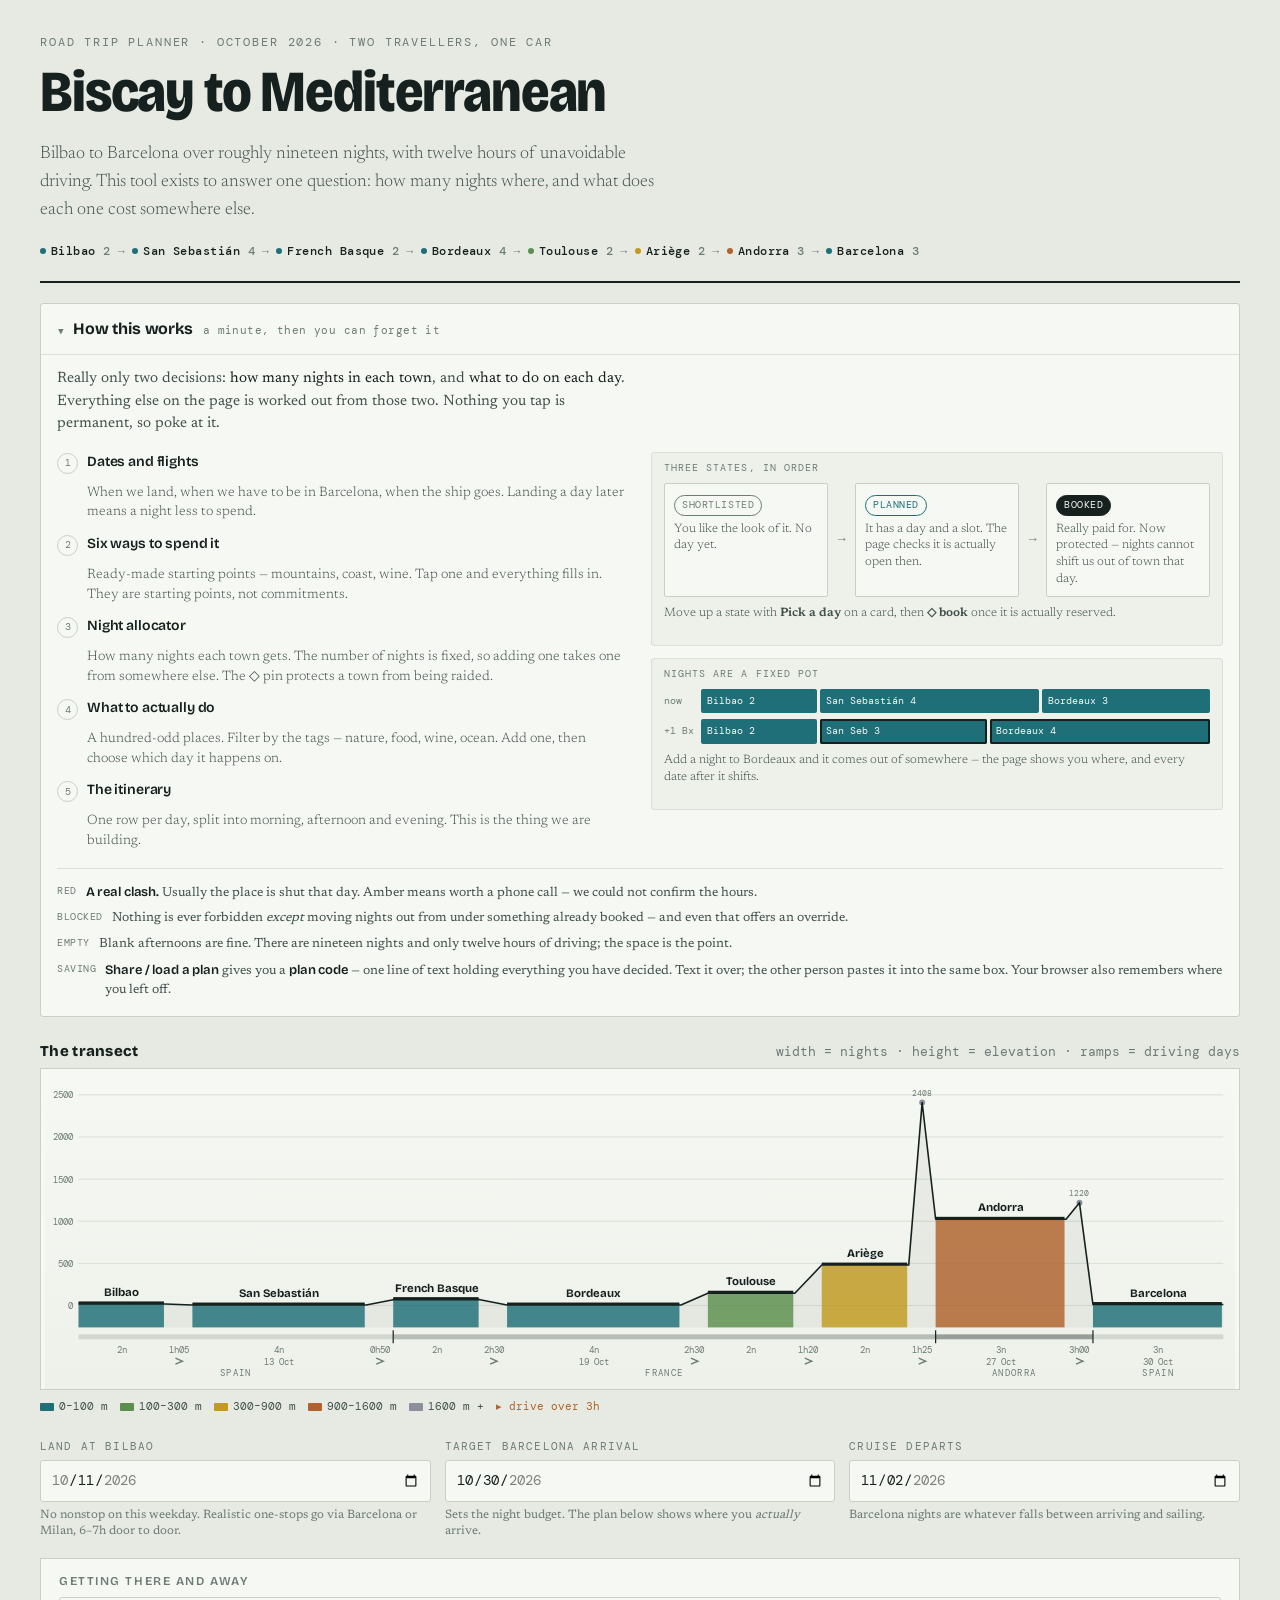
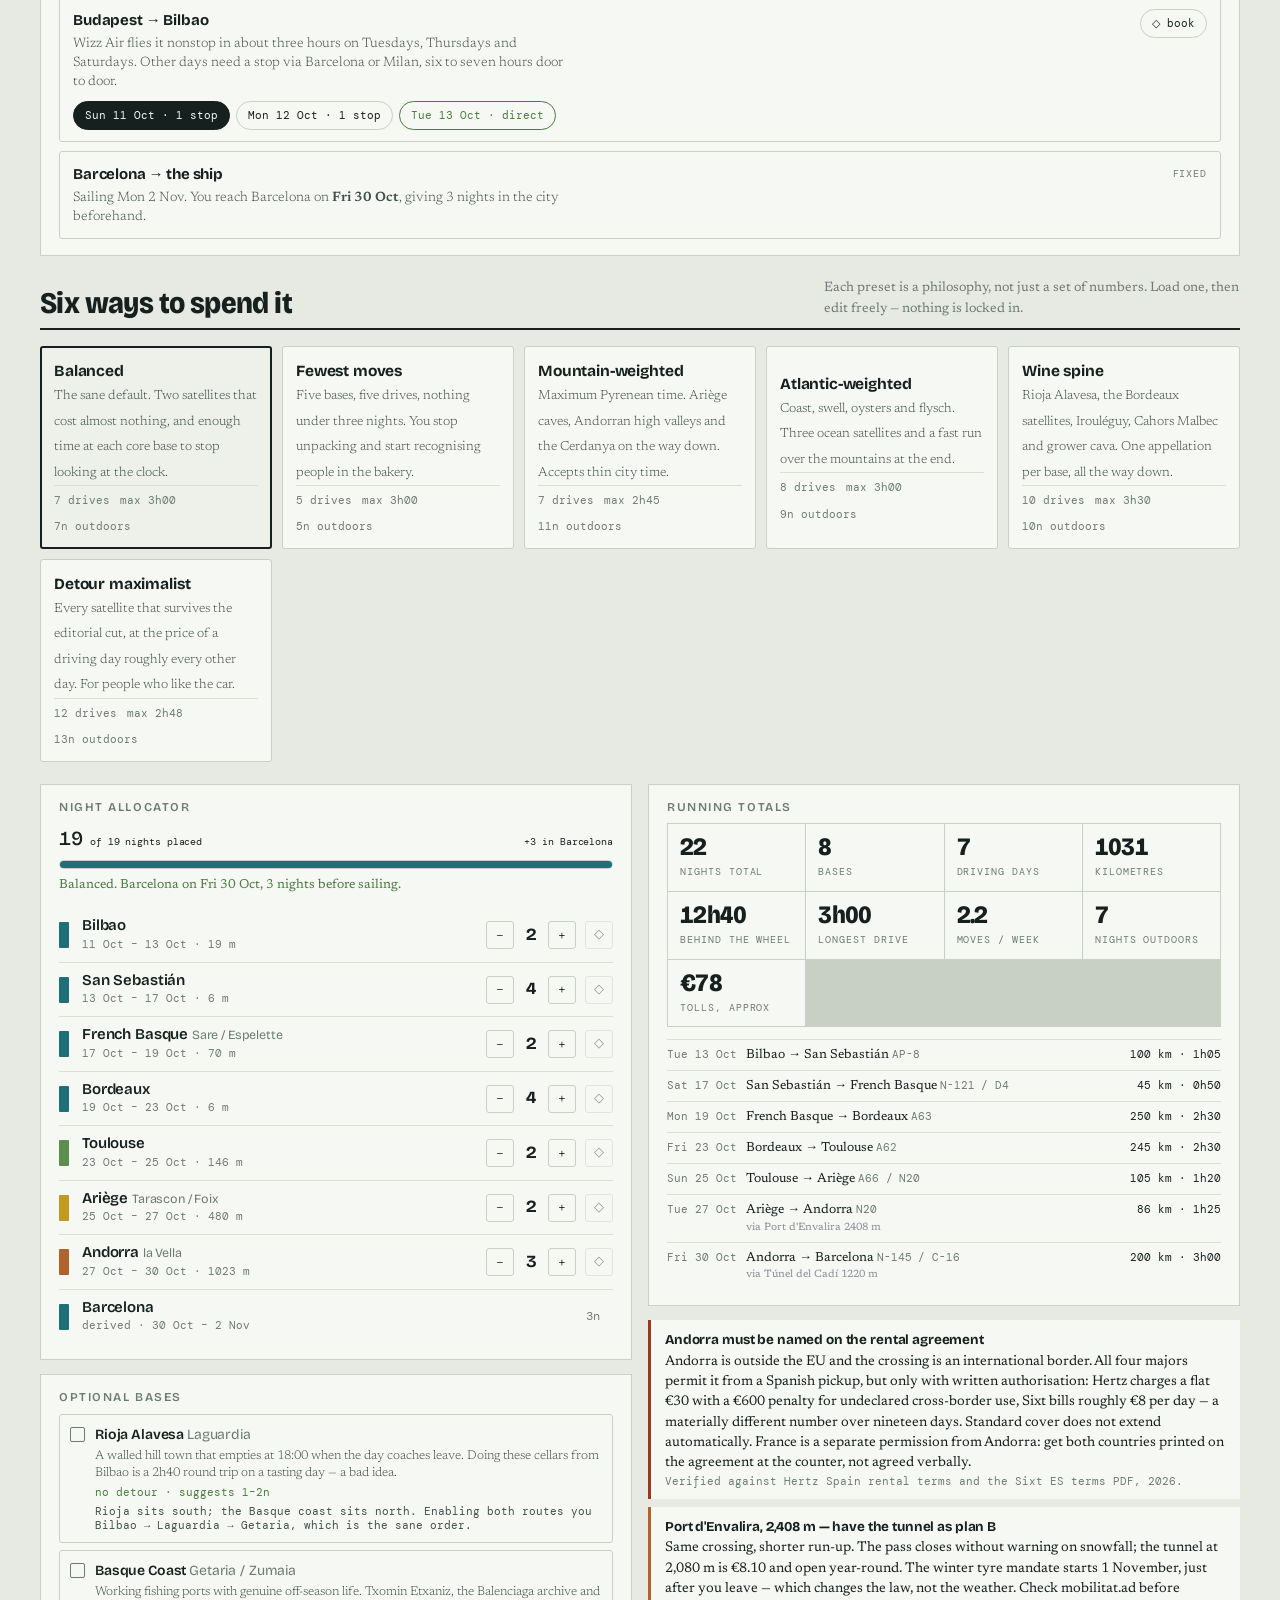
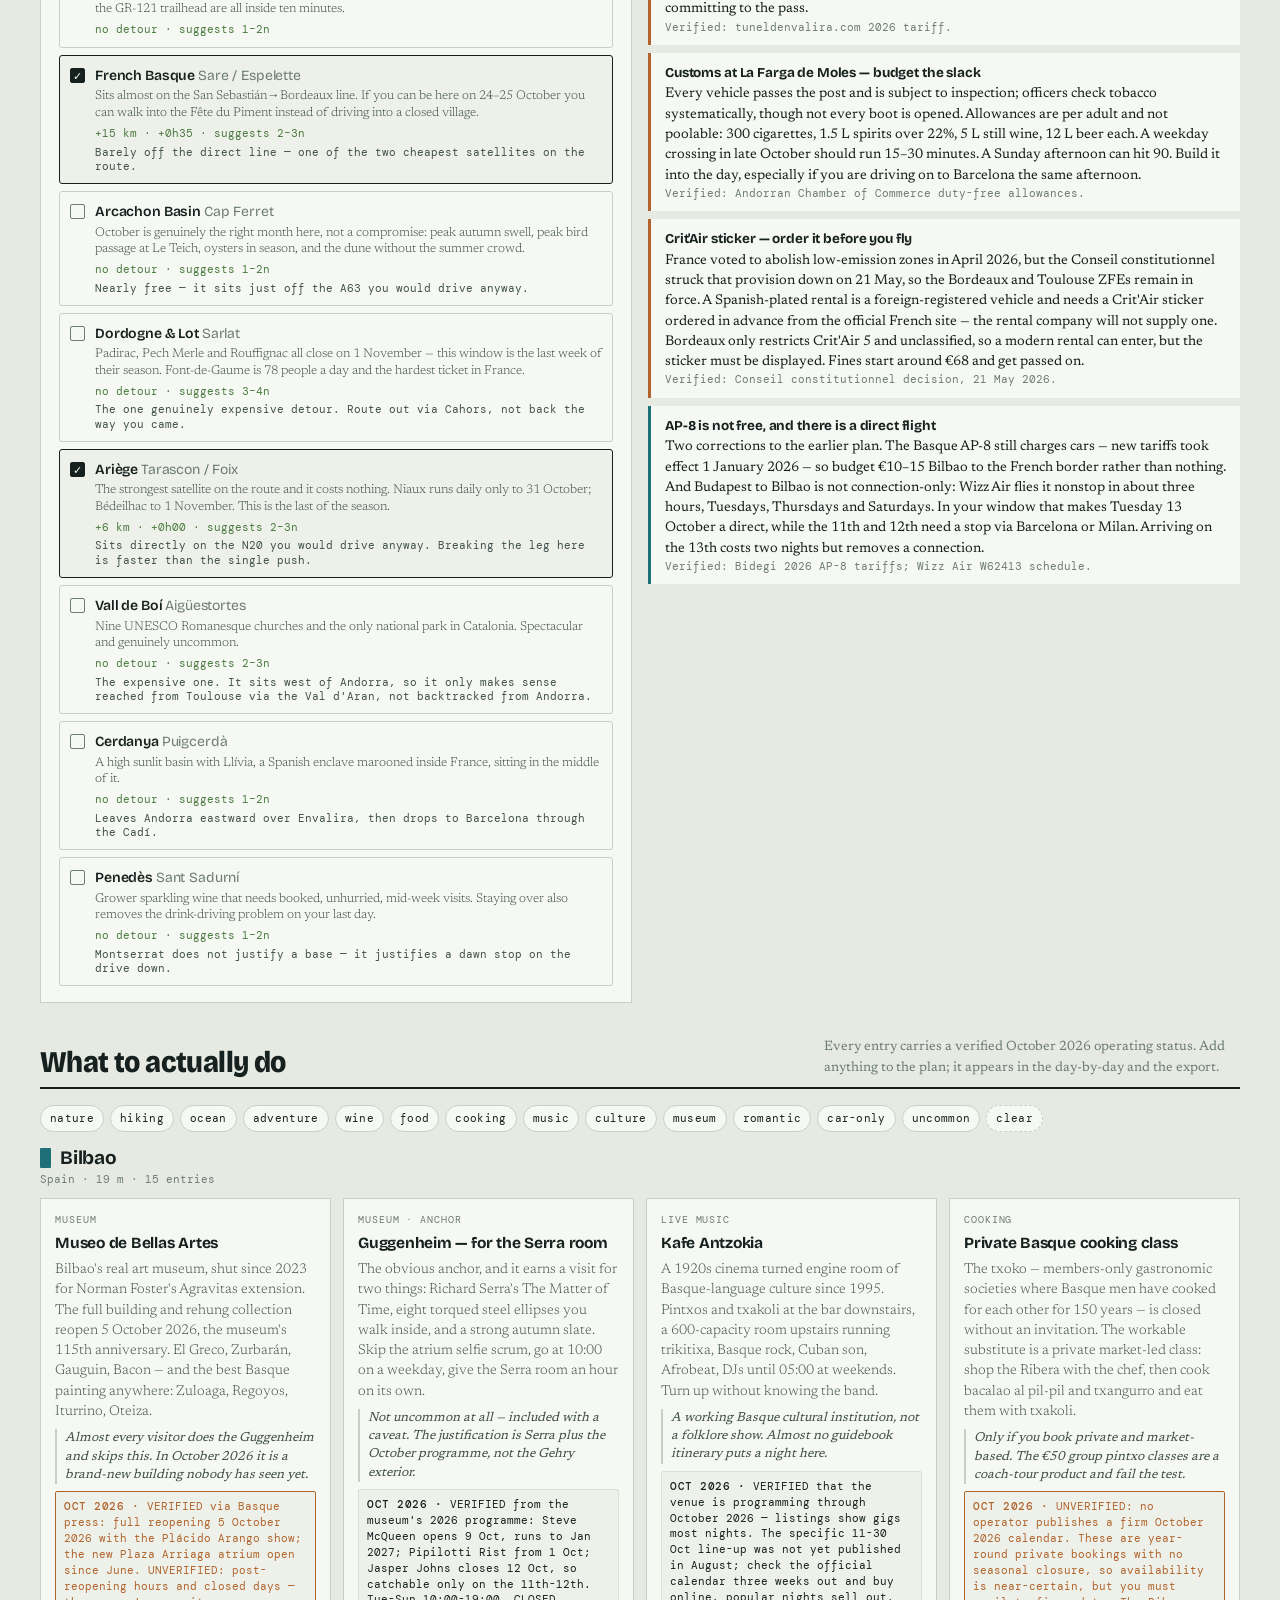
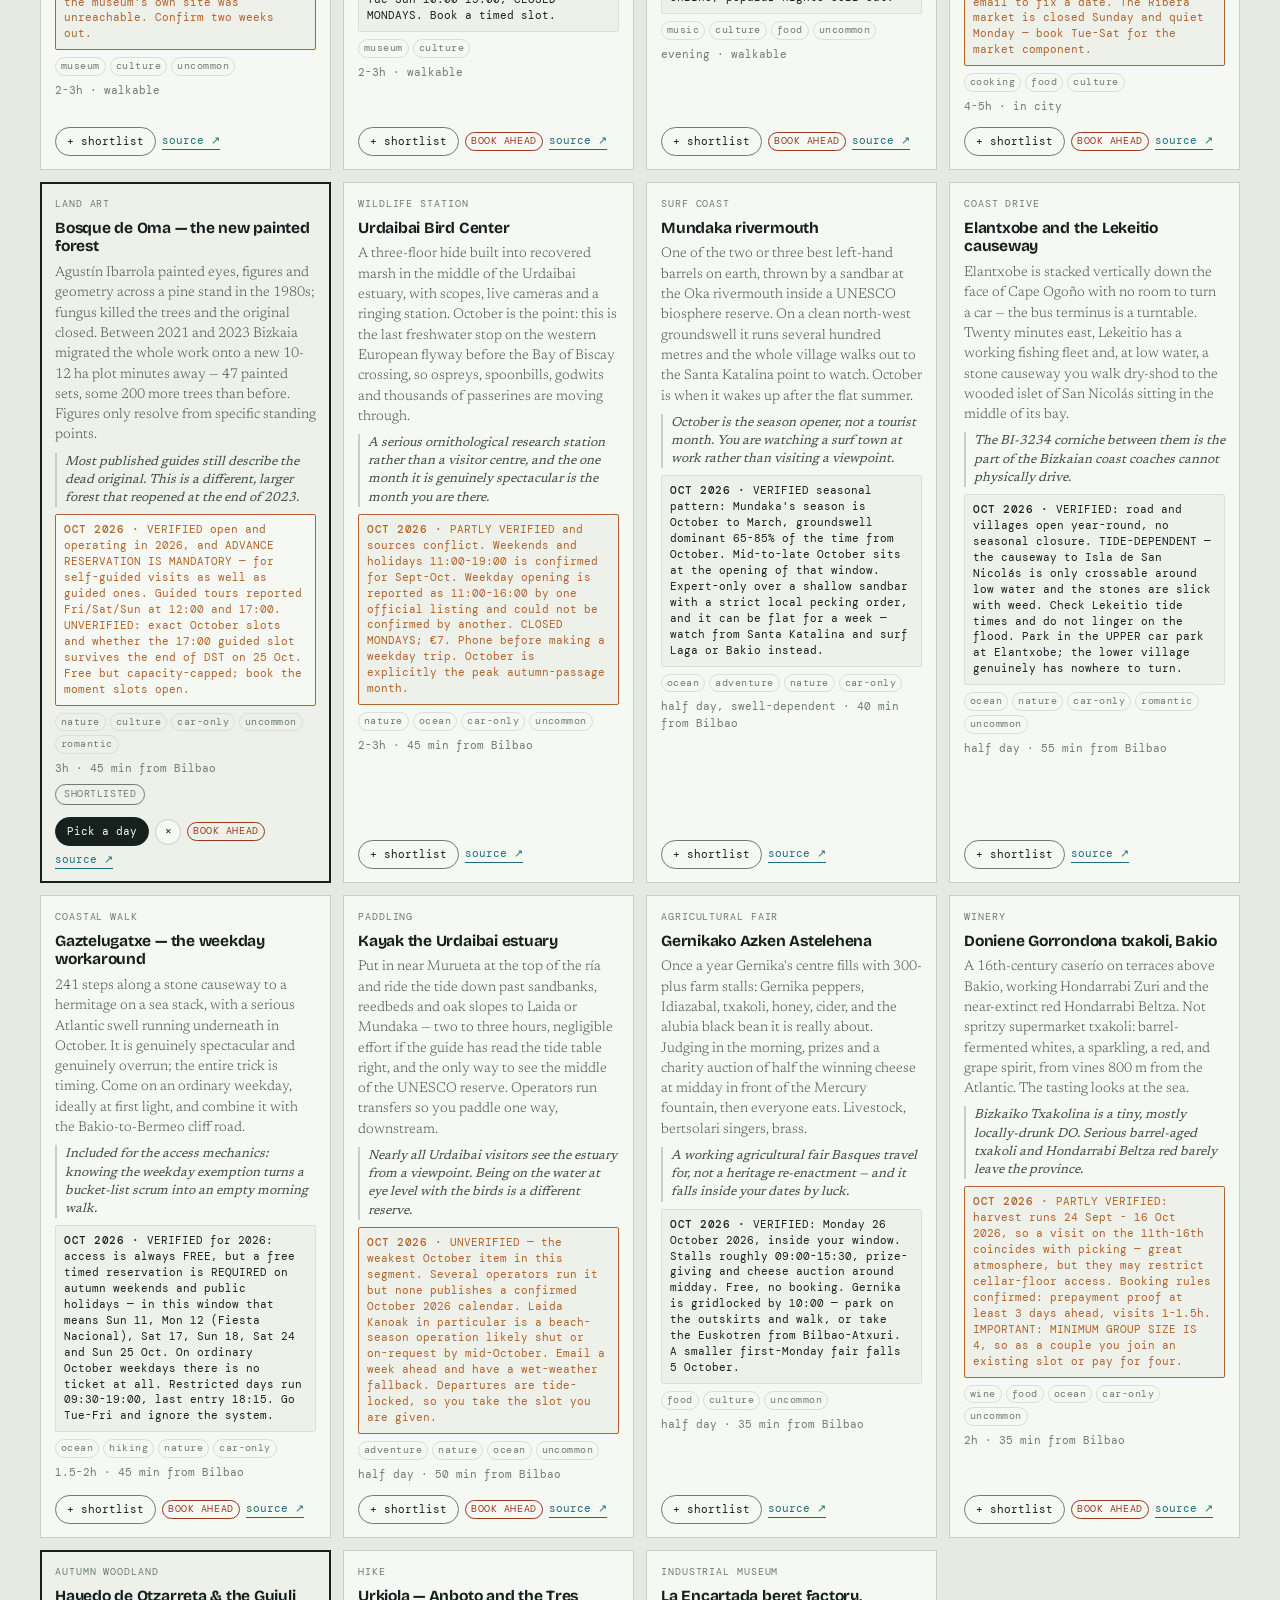
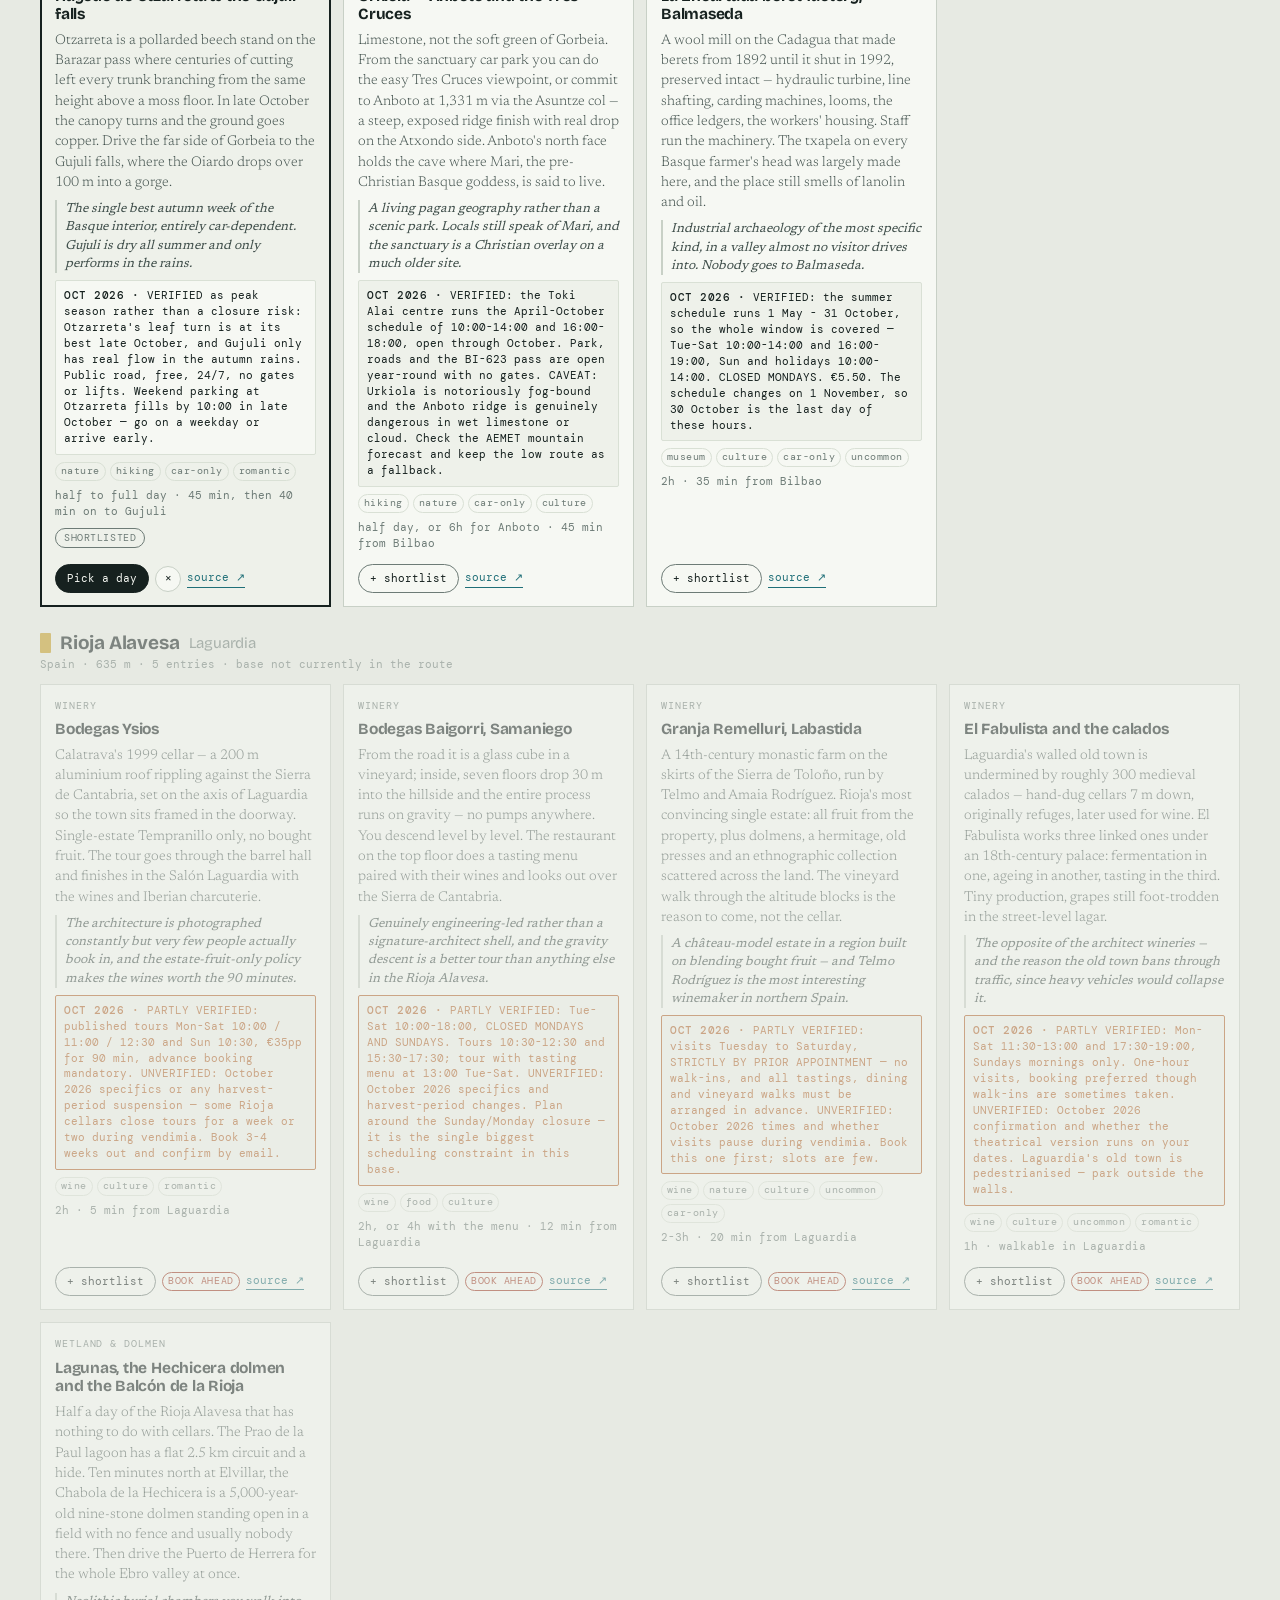
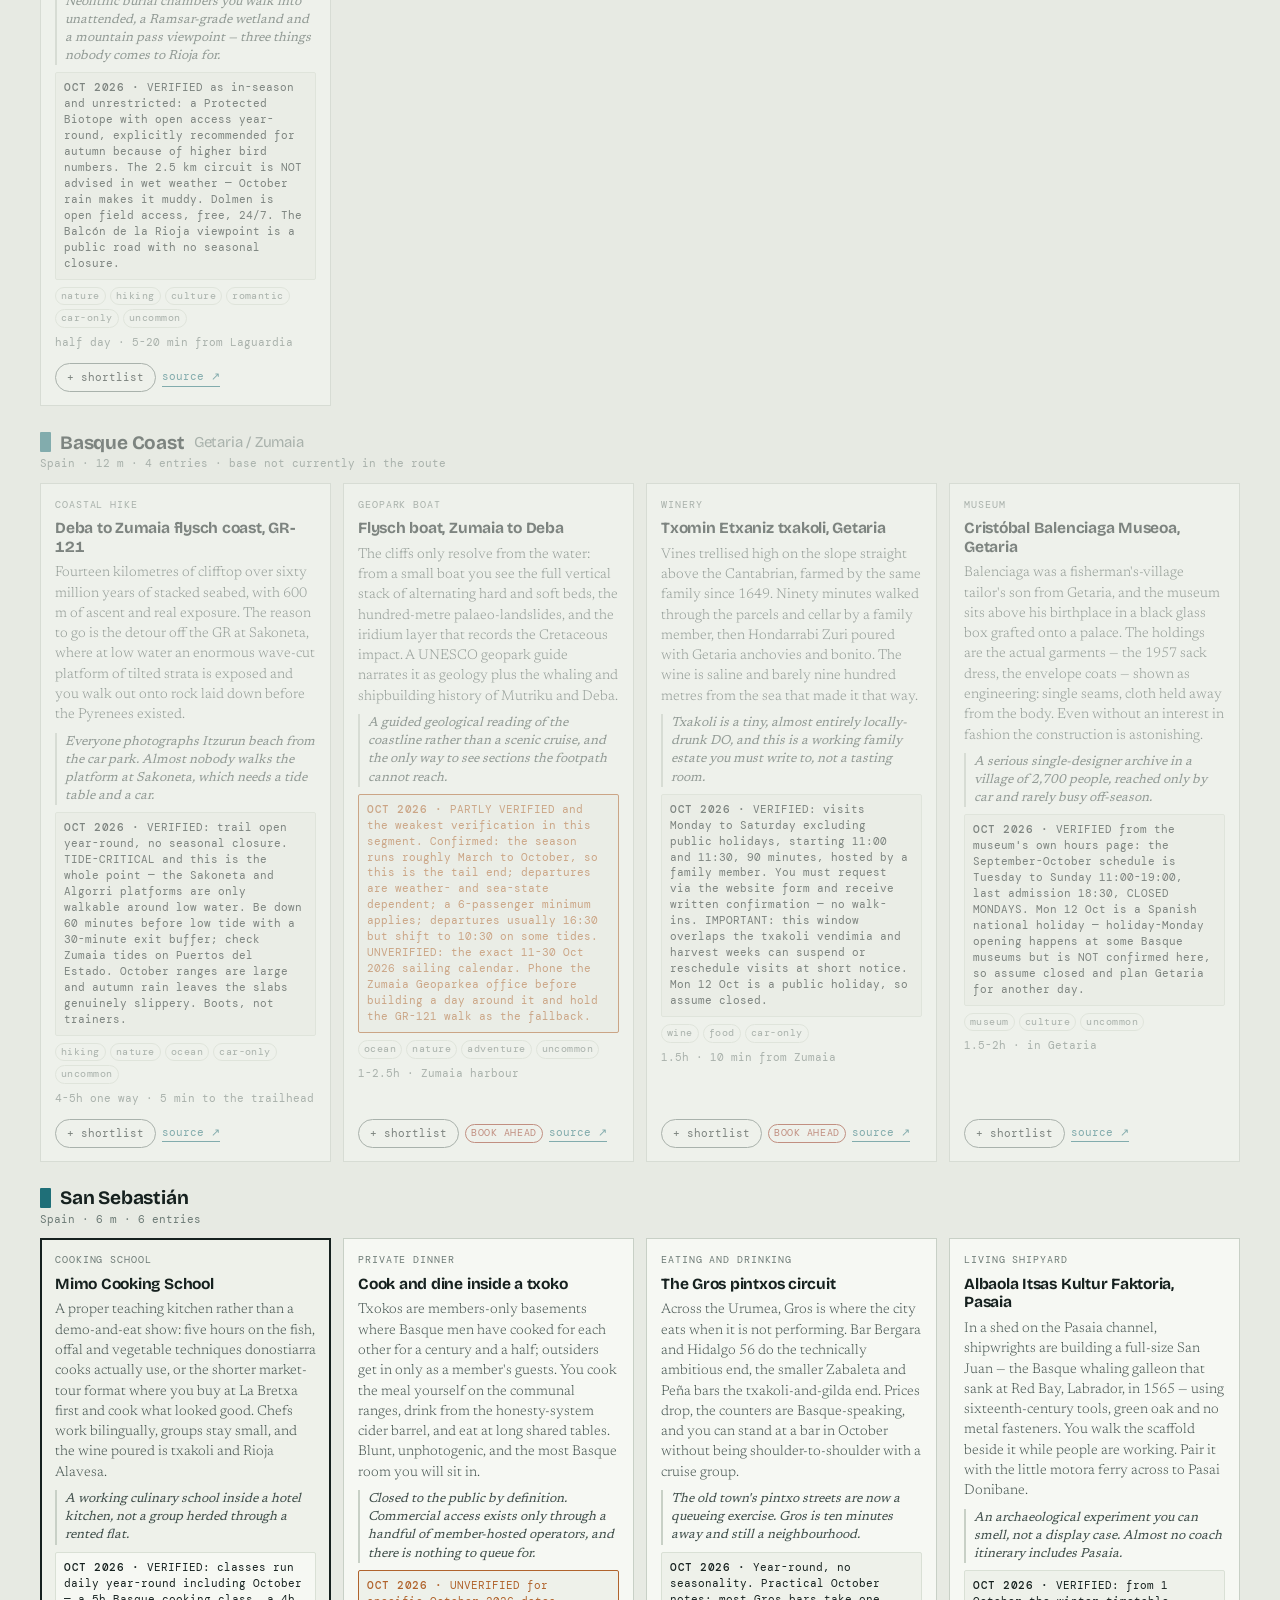
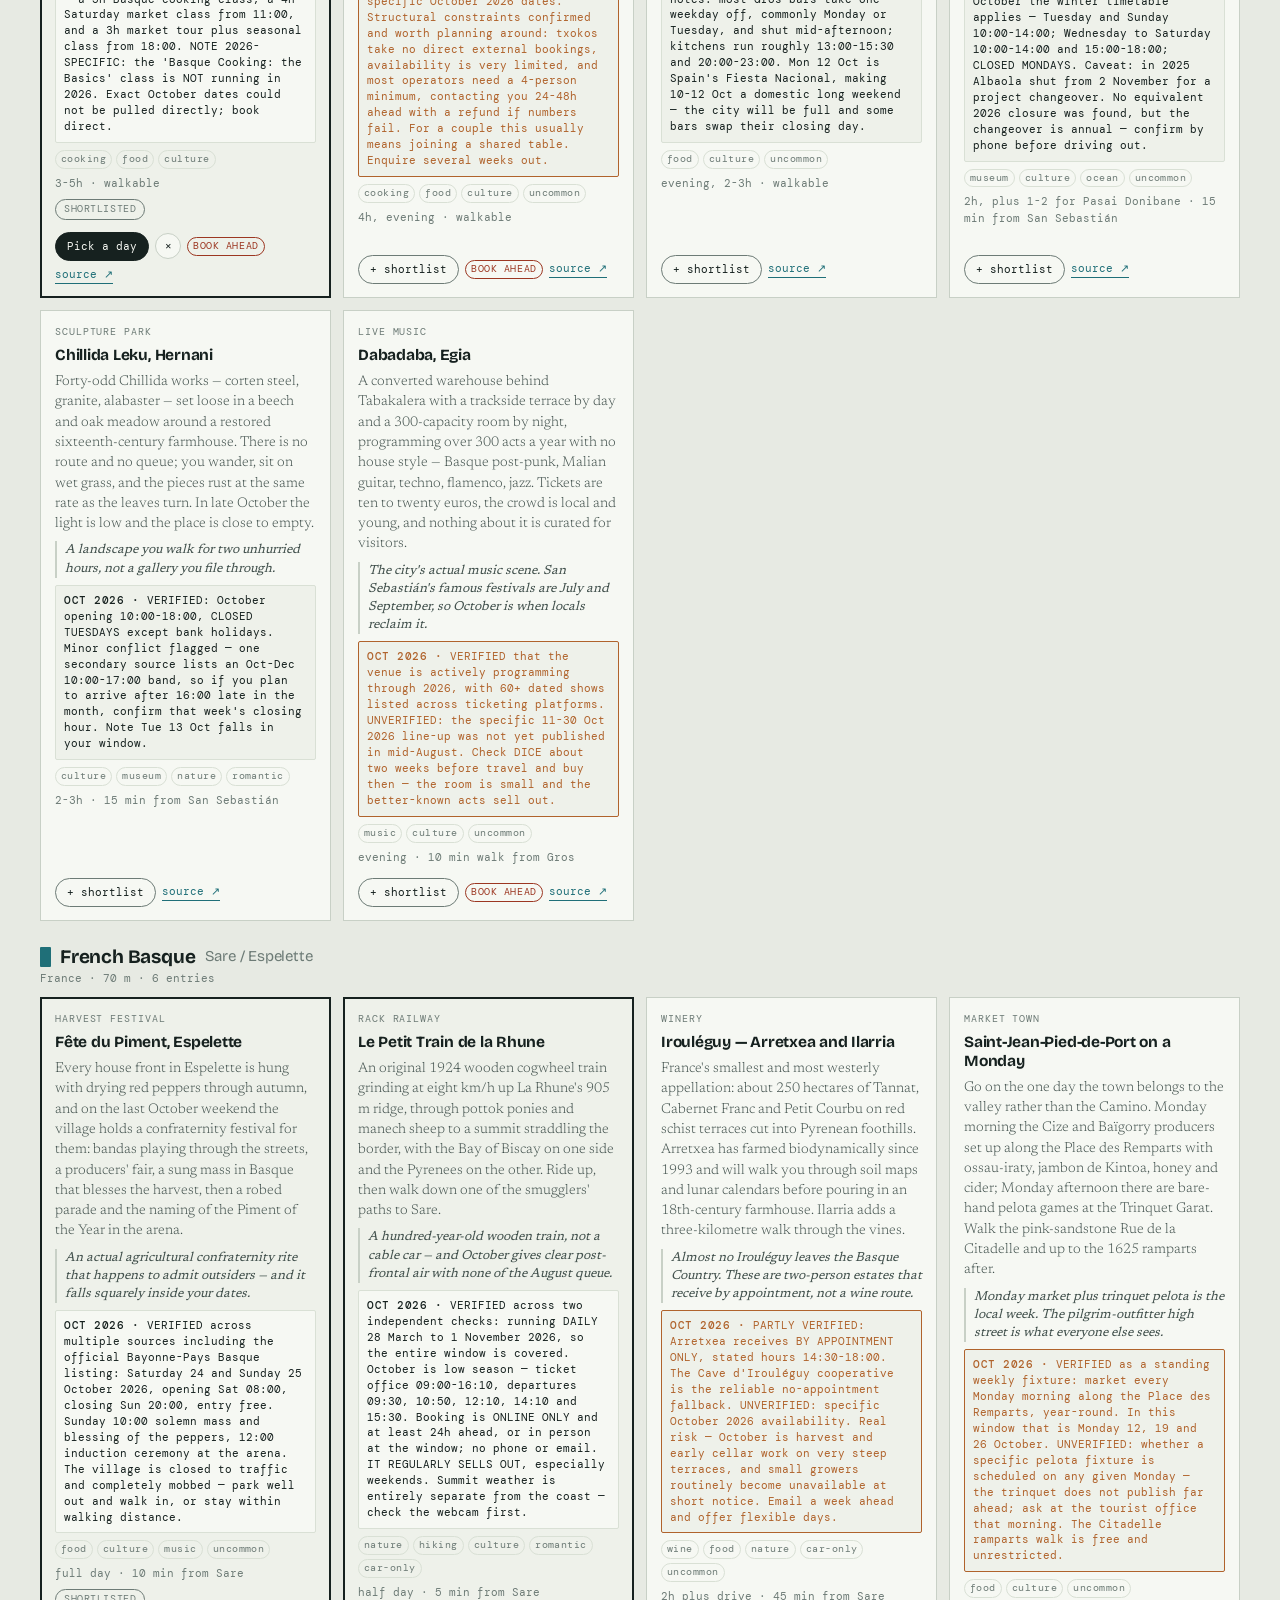
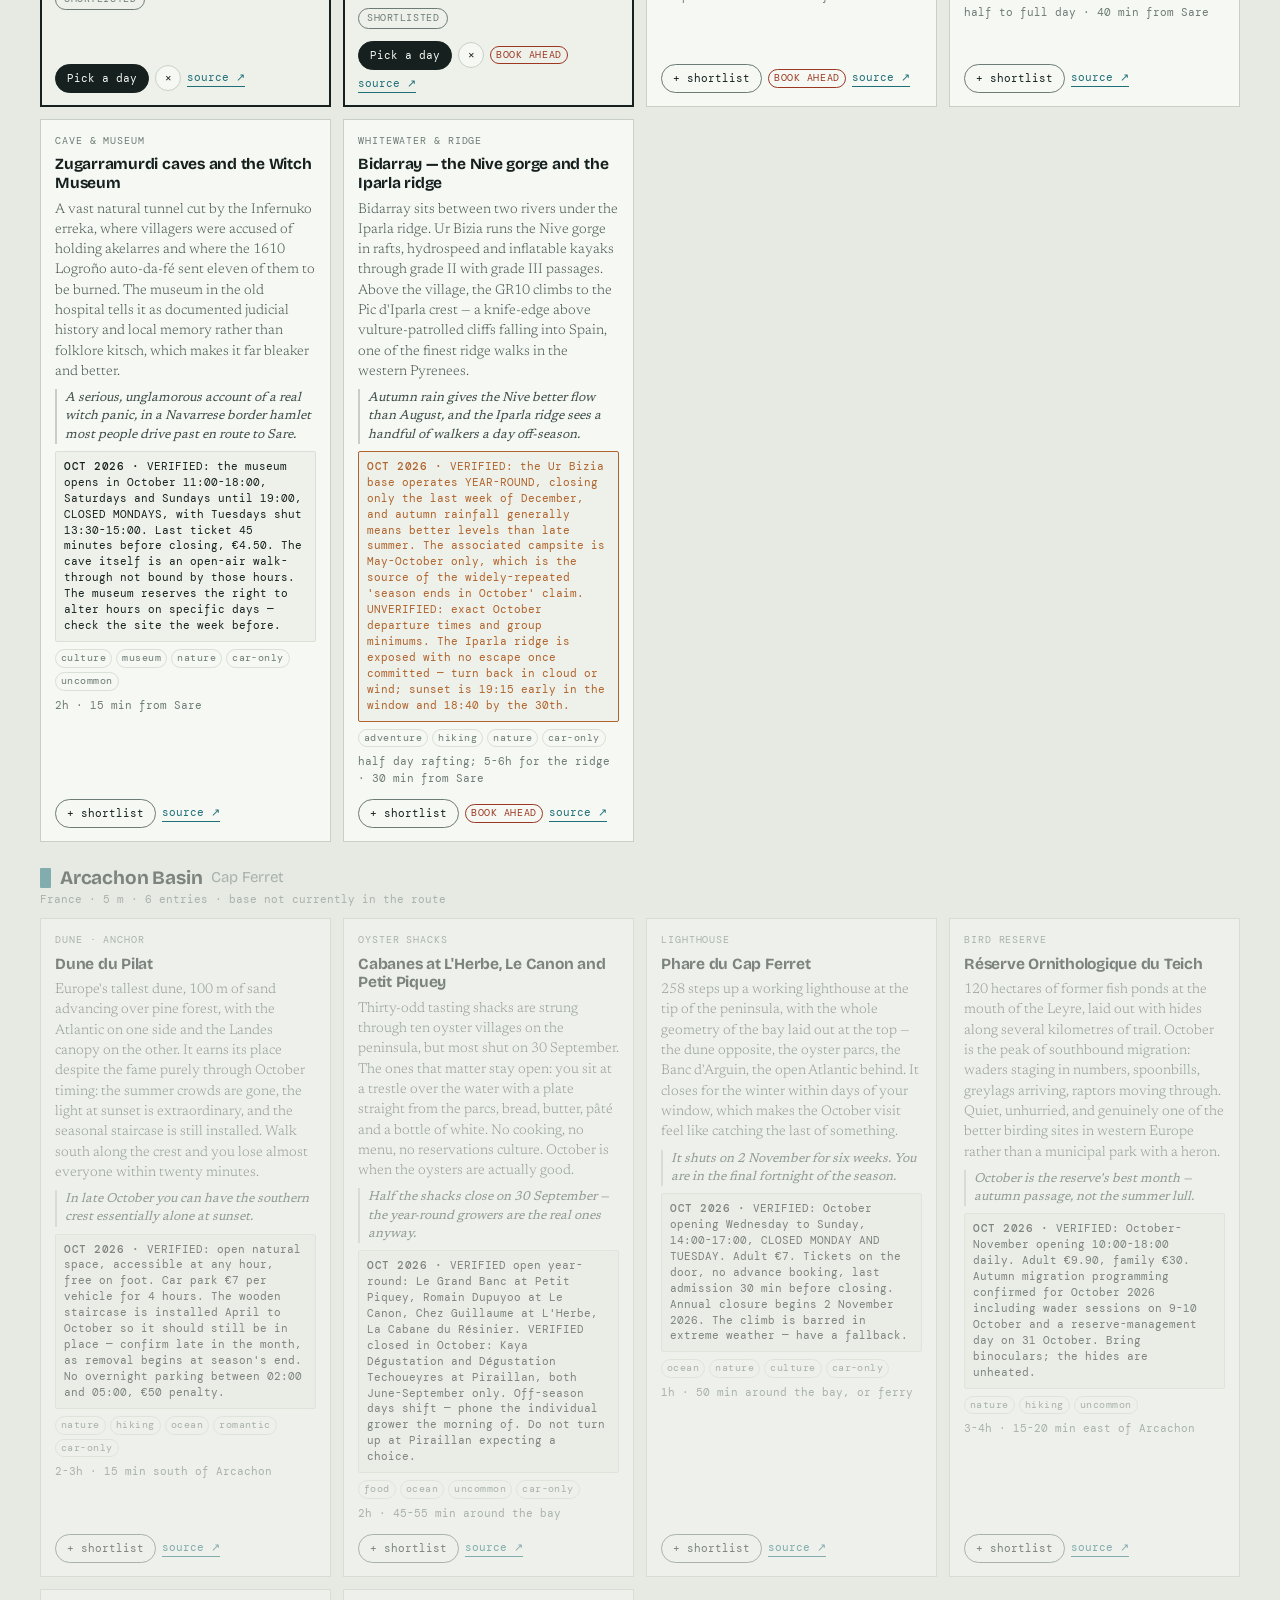
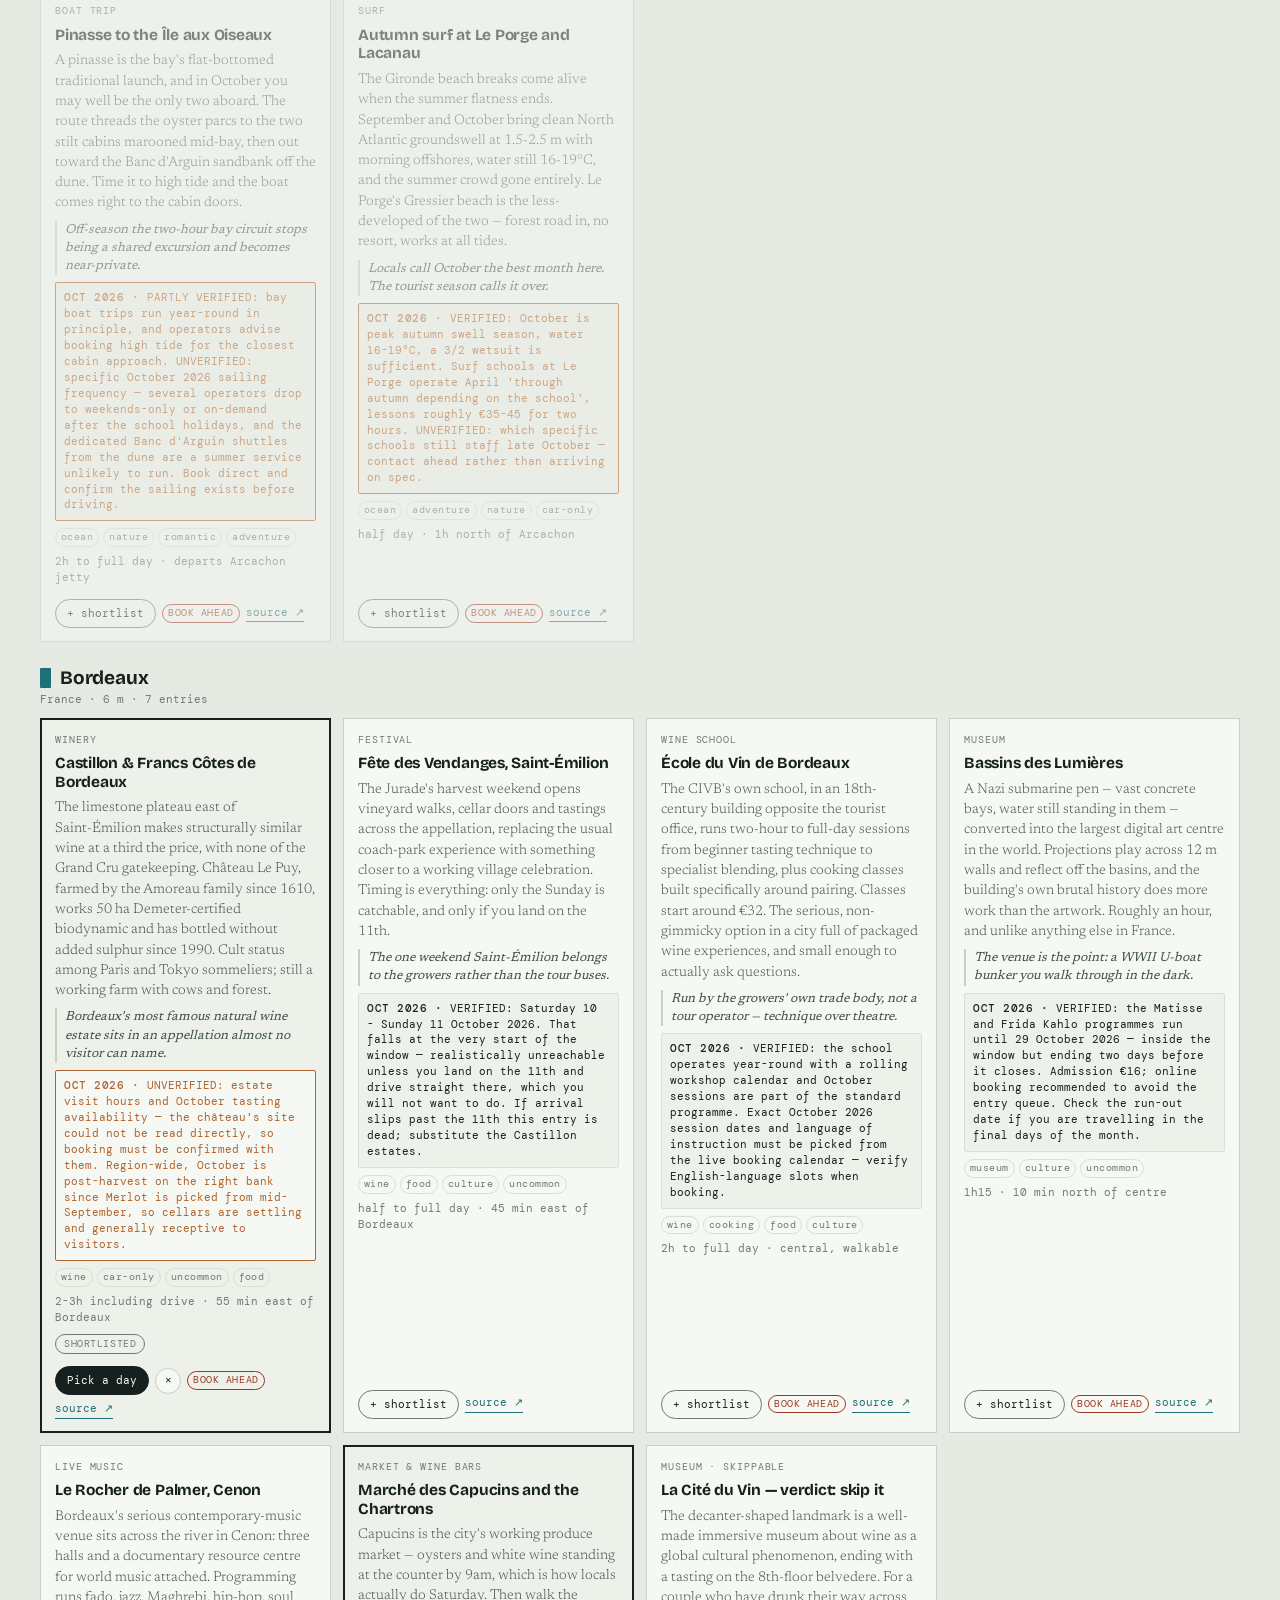
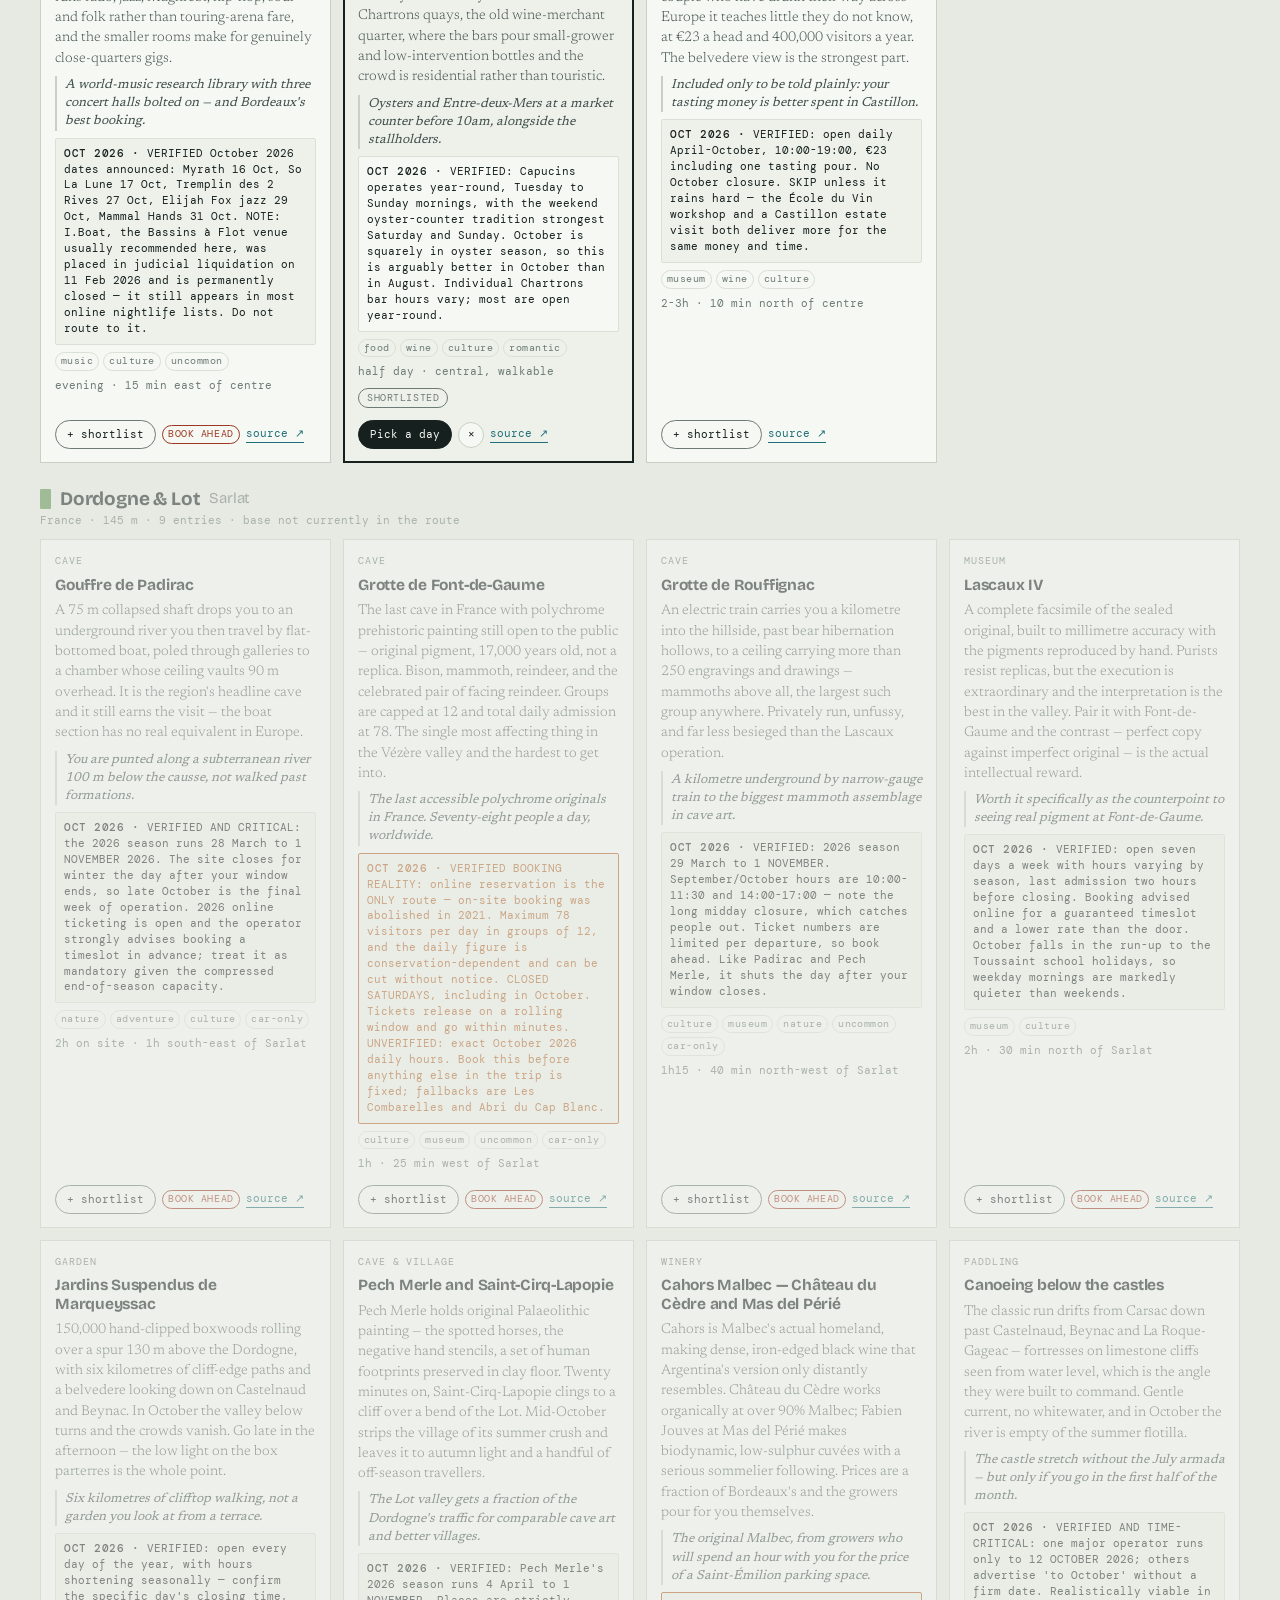
==== commit 574d90c5: "Share plans by code, so hosting is no longer required The artifact viewer strips the address fragmen" ====
--- a/roadtrip-hosted.html
+++ b/roadtrip-hosted.html
@@ -344,6 +344,21 @@
 dialog textarea{width:100%;height:56vh;border:0;border-top:0;padding:14px 16px;font-family:"DM Mono",monospace;font-size:12px;line-height:1.6;resize:vertical;background:var(--surface);color:var(--ink)}
 dialog textarea:focus{outline:none}
 
+/* share / load */
+.sharebody{padding:4px 16px 18px;max-height:74vh;overflow-y:auto}
+.sharebody section{padding:15px 0;border-bottom:1px solid var(--rule-2)}
+.sharebody section:last-child{border-bottom:0}
+.sharebody section:empty{display:none}
+.sharebody h4{font-family:"Bricolage Grotesque",sans-serif;font-weight:700;font-size:15px;letter-spacing:-.01em;margin:0 0 4px}
+.sharebody p{margin:0 0 9px;font-size:13.5px;line-height:1.45;color:var(--ink-2);font-weight:300;max-width:60ch}
+.sharebody textarea{height:auto;border:1px solid var(--rule);border-radius:var(--radius);padding:9px 11px;font-size:11.5px;line-height:1.5;background:var(--surface-2);word-break:break-all}
+.sharebody textarea:focus{outline:2.5px solid var(--accent);outline-offset:1px}
+.shrow{display:flex;align-items:center;gap:10px;flex-wrap:wrap;margin-top:9px}
+.shrow span{font-size:13px;color:var(--alert)}
+.shrow span.ok{color:var(--ok)}
+.nolink{border-left:3px solid var(--warn);background:var(--surface-2);padding:10px 13px;font-size:13.5px;line-height:1.45;color:var(--ink-2)}
+.nolink b{color:var(--ink);font-weight:600;font-family:"Bricolage Grotesque",sans-serif;letter-spacing:-.01em}
+
 footer{border-top:2px solid var(--ink);margin-top:34px;padding:18px 0 44px;font-size:12.5px;color:var(--ink-3);line-height:1.6}
 footer .mono{font-size:11px}
 
@@ -489,7 +504,7 @@
         <div class="gnote"><i>red</i><span><b>A real clash.</b> Usually the place is shut that day. Amber means worth a phone call — we could not confirm the hours.</span></div>
         <div class="gnote"><i>blocked</i><span>Nothing is ever forbidden <em>except</em> moving nights out from under something already booked — and even that offers an override.</span></div>
         <div class="gnote"><i>empty</i><span>Blank afternoons are fine. There are nineteen nights and only twelve hours of driving; the space is the point.</span></div>
-        <div class="gnote"><i>saving</i><span><b>The link is the plan.</b> Everything lives in the web address, so <b>Copy shareable link</b> and send it to share what you have done.</span></div>
+        <div class="gnote"><i>saving</i><span><b>Share / load a plan</b> gives you a <b>plan code</b> — one line of text holding everything you have decided. Text it over; the other person pastes it into the same box. Your browser also remembers where you left off.</span></div>
       </div>
     </div>
   </details>
@@ -591,7 +606,7 @@
     <div class="daygrid" id="plan"></div>
     <div class="actions">
       <button class="btn primary" id="btn-export">Export Markdown</button>
-      <button class="btn" id="btn-share">Copy shareable link</button>
+      <button class="btn" id="btn-share">Share / load a plan</button>
       <button class="btn" id="btn-print">Print / PDF</button>
       <button class="btn" id="btn-reset">Reset</button>
     </div>
@@ -606,6 +621,25 @@
 <dialog id="dlg">
   <div class="dlg-head"><h3 id="dlg-title">Markdown export</h3><button class="btn" id="dlg-close">Close</button></div>
   <textarea id="dlg-text" spellcheck="false" aria-label="Markdown export"></textarea>
+</dialog>
+
+<dialog id="share">
+  <div class="dlg-head"><h3>Share or load a plan</h3><button class="btn" id="share-close">Close</button></div>
+  <div class="sharebody">
+    <section id="share-link"></section>
+    <section>
+      <h4>Your plan code</h4>
+      <p>Everything you have decided, as one line of text. Send it to whoever you are planning with.</p>
+      <textarea id="share-code" rows="3" readonly spellcheck="false" aria-label="Your plan code"></textarea>
+      <div class="shrow"><button class="btn primary" id="share-copy">Copy plan code</button></div>
+    </section>
+    <section>
+      <h4>Load someone's plan</h4>
+      <p>Paste a code they sent you — a full link works too. This replaces what is on screen.</p>
+      <textarea id="share-in" rows="3" spellcheck="false" placeholder="Paste the code here" aria-label="Paste a plan code"></textarea>
+      <div class="shrow"><button class="btn" id="share-load">Load it</button><span id="share-msg"></span></div>
+    </section>
+  </div>
 </dialog>
 <div class="toast" id="toast" role="status" aria-live="polite"></div>
 
@@ -2917,15 +2951,35 @@
   ].filter(Boolean);
   lastHash = "#" + parts.join("&");
   try { history.replaceState(null, "", lastHash); } catch(e){ /* sandboxed; lastHash still valid */ }
+  stash();
+}
+/* Does this page actually own its address bar? False inside the artifact
+   viewer, which strips the fragment — there, links are useless and the
+   plan code is the only way to hand the plan over. */
+function urlWorks(){
+  try { return location.hash === lastHash && /^https?:/.test(location.protocol); }
+  catch(e){ return false; }
 }
 function shareURL(){
   try { if(location.hash === lastHash) return location.href; } catch(e){}
   return location.href.split("#")[0] + lastHash;
 }
+const planCode = () => lastHash.slice(1);
+/* Autosave. The artifact viewer strips the address fragment, so the URL cannot
+   be the only copy there. Storage may also be unavailable in a sandboxed
+   frame — both are best-effort, and the plan code is the reliable path. */
+const KEY = "biscay-med-plan";
+function stash(){ try { localStorage.setItem(KEY, lastHash.slice(1)); } catch(e){} }
+function unstash(){ try { return localStorage.getItem(KEY) || ""; } catch(e){ return ""; } }
+
 function readHash(){
   let h = "";
-  try { h = location.hash.slice(1); } catch(e){ return false; }
+  try { h = location.hash.slice(1); } catch(e){ h = ""; }
+  return applyCode(h);
+}
+function applyCode(h){
   if(!h) return false;
+  h = h.trim().replace(/^#/, "");
   const q = {};
   h.split("&").forEach(kv => { const i = kv.indexOf("="); if(i>0) q[kv.slice(0,i)] = decodeURIComponent(kv.slice(i+1)); });
   if(!q.a || !q.n) return false;
@@ -3047,6 +3101,53 @@
   return L.join("\n");
 }
 
+/* ---- share / load a plan ------------------------------------------
+   A plan code is the same string the address bar would carry. It exists
+   because some viewers strip the address, and because texting a line of
+   text is easier than texting a 400-character link anyway.
+-------------------------------------------------------------------- */
+function openShare(){
+  writeHash();
+  const sec = document.getElementById("share-link");
+  if(urlWorks()){
+    sec.innerHTML = '<h4>Link</h4>' +
+      '<p>This page keeps your plan in its own web address. Copy the whole thing and send it.</p>' +
+      '<textarea rows="3" readonly spellcheck="false" id="share-url" aria-label="Shareable link"></textarea>' +
+      '<div class="shrow"><button class="btn" id="share-copyurl">Copy link</button></div>';
+    document.getElementById("share-url").value = shareURL();
+    document.getElementById("share-copyurl").onclick = () => copyFrom("share-url", "Link copied.");
+  } else {
+    sec.innerHTML = '<div class="nolink"><b>Links will not work here.</b> This page is inside a viewer ' +
+      'that strips the plan off the end of the address, so sending someone the link sends them an empty ' +
+      'planner. Send the code below instead — it carries exactly the same thing.</div>';
+  }
+  document.getElementById("share-code").value = planCode();
+  document.getElementById("share-in").value = "";
+  const msg = document.getElementById("share-msg");
+  msg.textContent = ""; msg.className = "";
+  document.getElementById("share").showModal();
+}
+async function copyFrom(id, done){
+  const el = document.getElementById(id);
+  el.select();
+  try { await navigator.clipboard.writeText(el.value); toast(done); }
+  catch(e){ toast("Selected — press copy on your keyboard."); }
+}
+function loadFromBox(){
+  const raw = document.getElementById("share-in").value.trim();
+  const msg = document.getElementById("share-msg");
+  if(!raw){ msg.className = ""; msg.textContent = "Paste a code first."; return; }
+  const code = raw.includes("#") ? raw.slice(raw.indexOf("#") + 1) : raw;
+  if(applyCode(code)){
+    blocked = null; pendingFn = null; pickerFor = null;
+    renderFilters(); render(); renderExplorer();
+    document.getElementById("share").close();
+    toast("Plan loaded.");
+  } else {
+    msg.className = ""; msg.textContent = "That does not look like a plan code.";
+  }
+}
+
 /* ---- misc ui ---- */
 let toastT;
 function toast(msg){
@@ -3061,7 +3162,8 @@
 function boot(){
   const warn = document.getElementById("js-warning");
   if(warn) warn.remove();                       // we are running; the notice is for when we are not
-  if(!readHash()) state = defaultState();
+  // address first, then whatever this browser last held onto, then a fresh start
+  if(!readHash() && !applyCode(unstash())) state = defaultState();
 
   ["arrive","target","cruise"].forEach(k => {
     document.getElementById("f-"+k).addEventListener("change", e => {
@@ -3079,17 +3181,10 @@
   document.getElementById("dlg-close").onclick = () => document.getElementById("dlg").close();
   document.getElementById("btn-print").onclick = () => window.print();
   document.getElementById("btn-reset").onclick = () => { loadPreset("balanced"); };
-  document.getElementById("btn-share").onclick = async () => {
-    writeHash();
-    const url = shareURL();
-    try { await navigator.clipboard.writeText(url); toast("Link copied — the whole configuration travels in it."); }
-    catch(e){
-      document.getElementById("dlg-title").textContent = "Shareable link";
-      document.getElementById("dlg-text").value = url;
-      document.getElementById("dlg").showModal();
-      document.getElementById("dlg-text").select();
-    }
-  };
+  document.getElementById("btn-share").onclick = openShare;
+  document.getElementById("share-close").onclick = () => document.getElementById("share").close();
+  document.getElementById("share-copy").onclick = () => copyFrom("share-code", "Plan code copied.");
+  document.getElementById("share-load").onclick = loadFromBox;
 
   renderFilters();
   render();
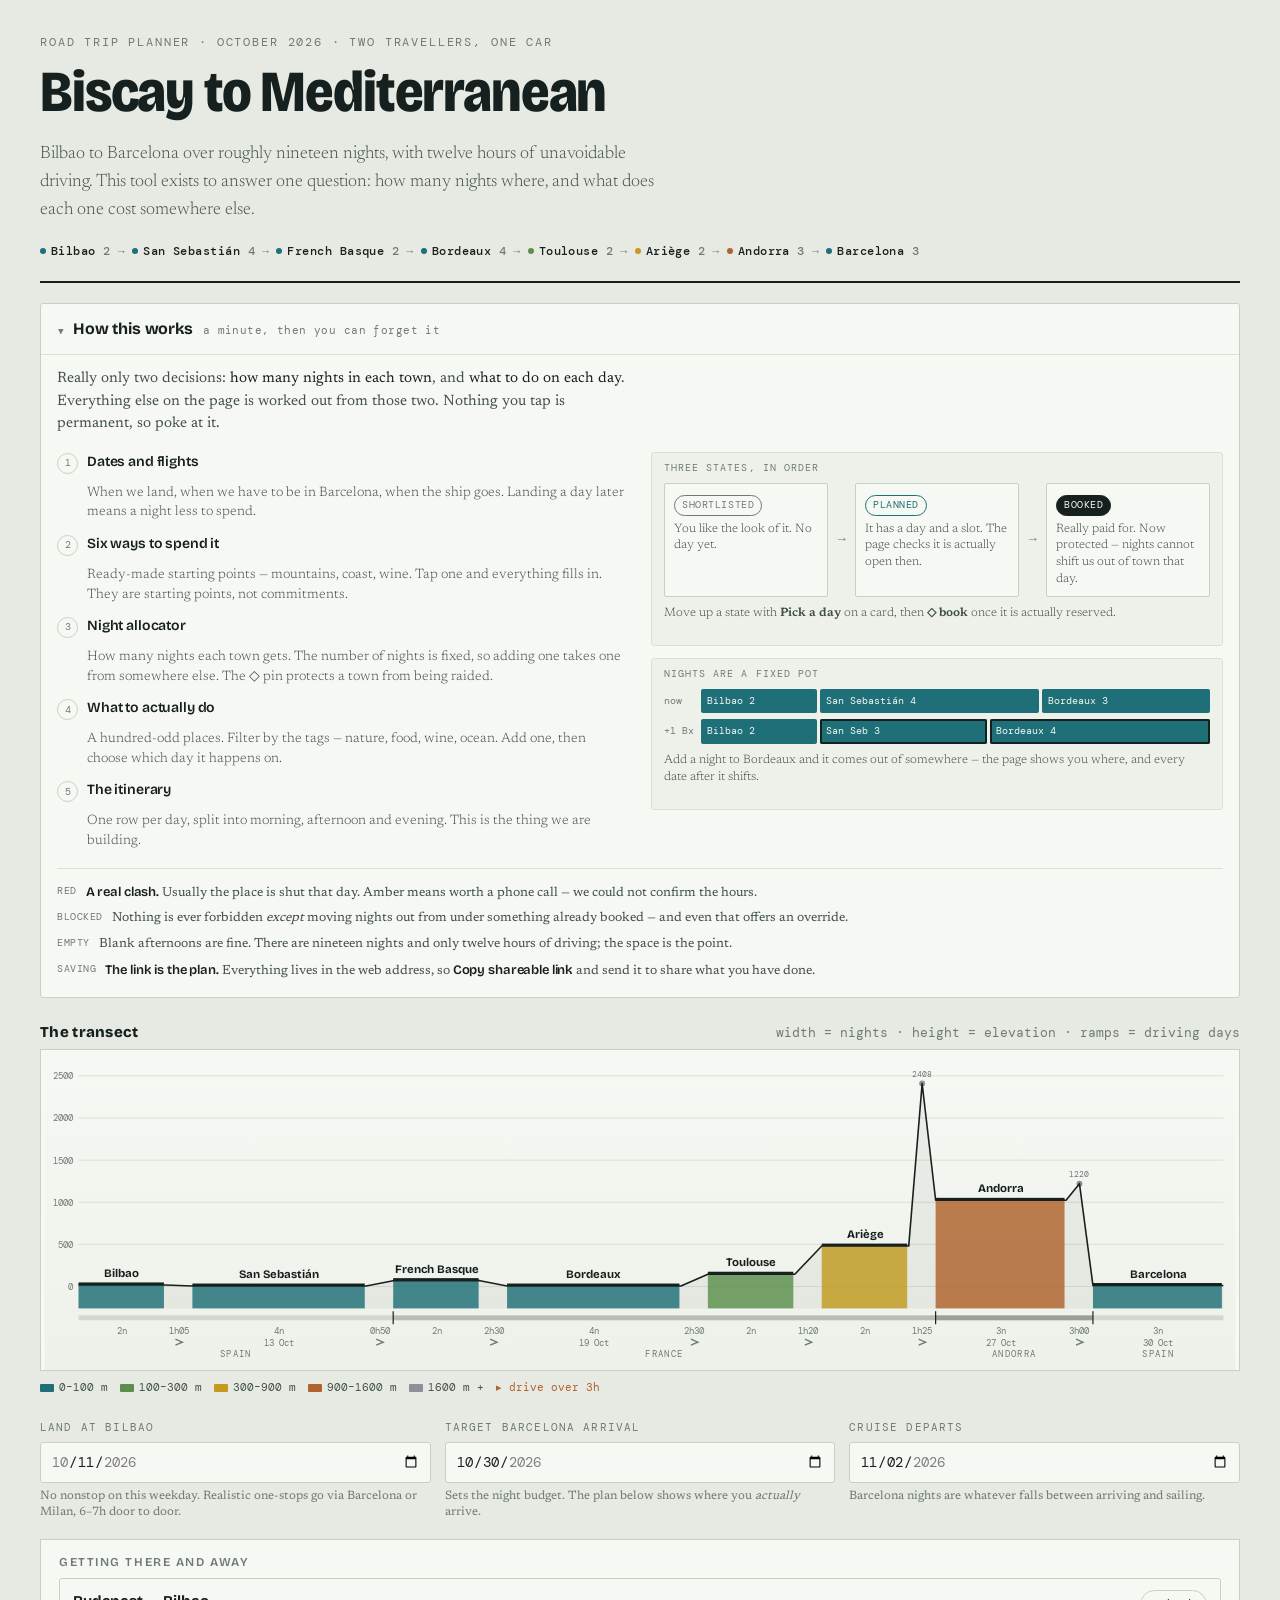
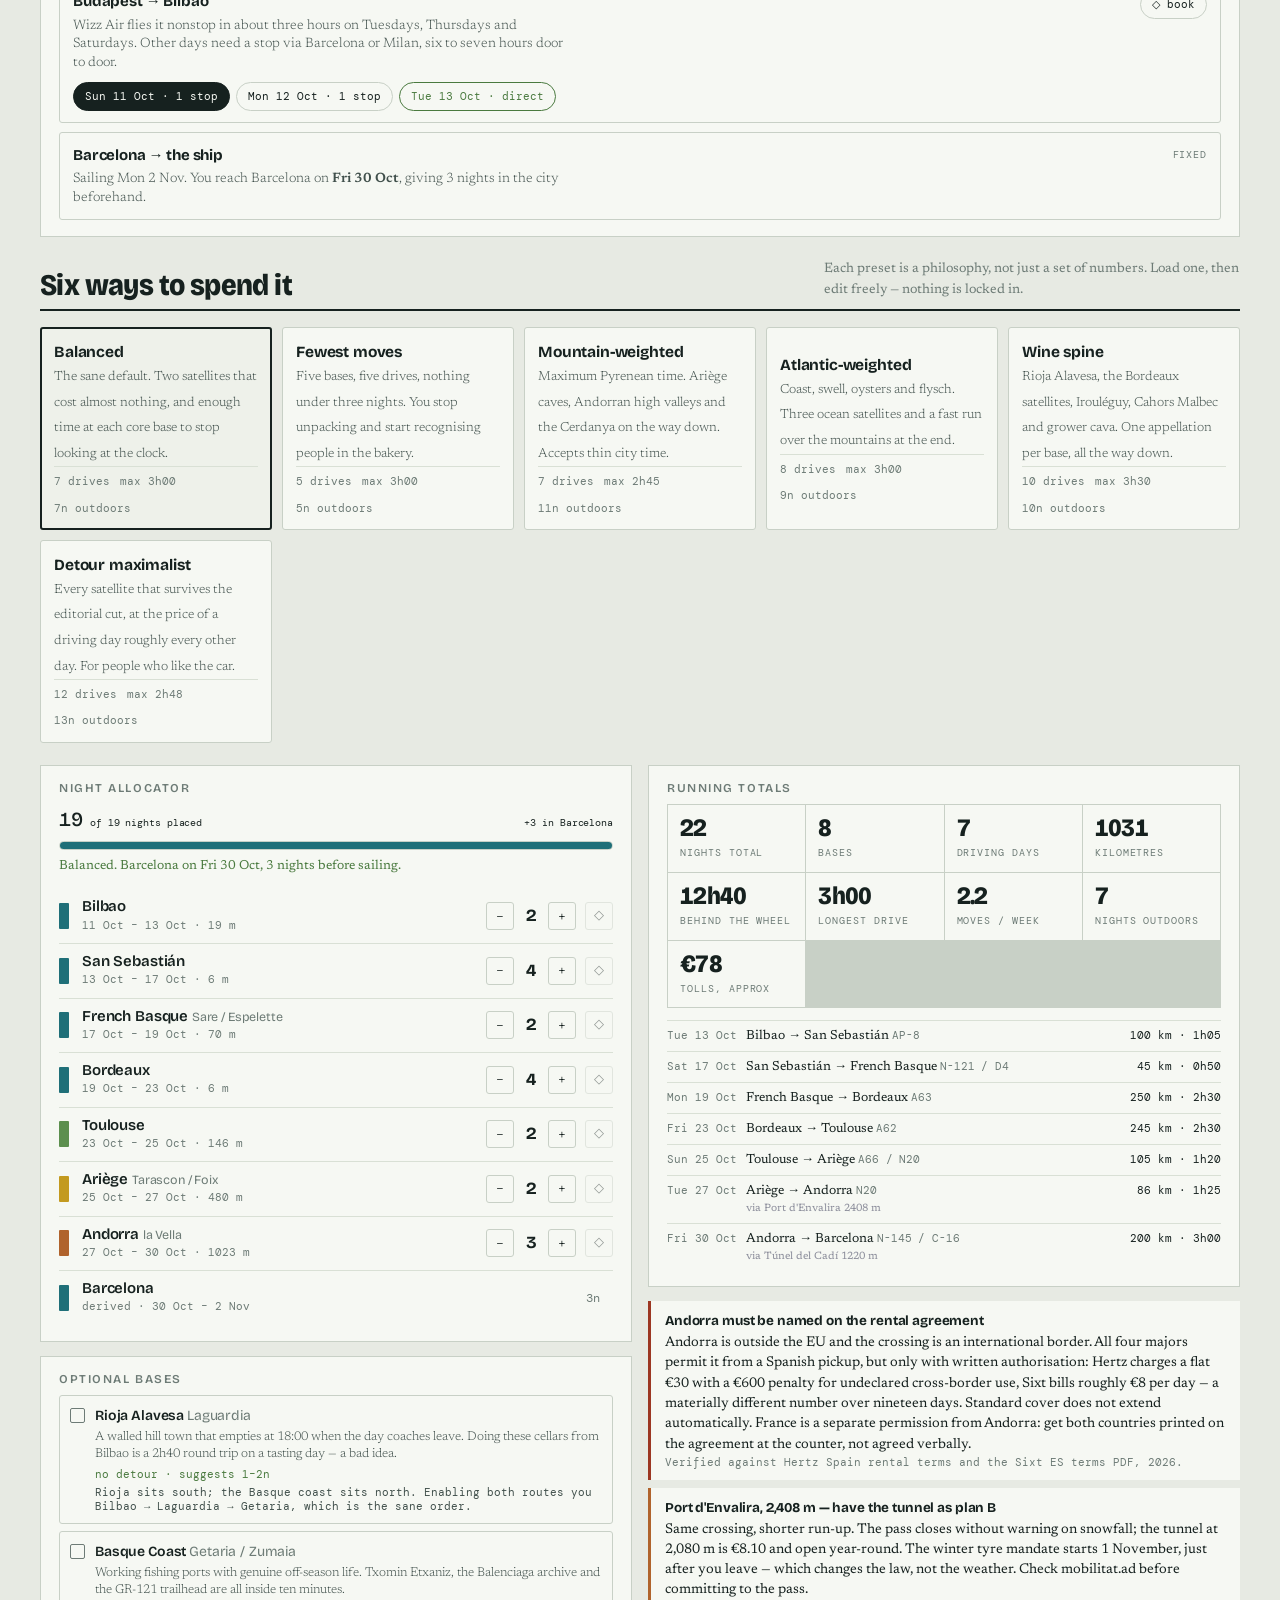
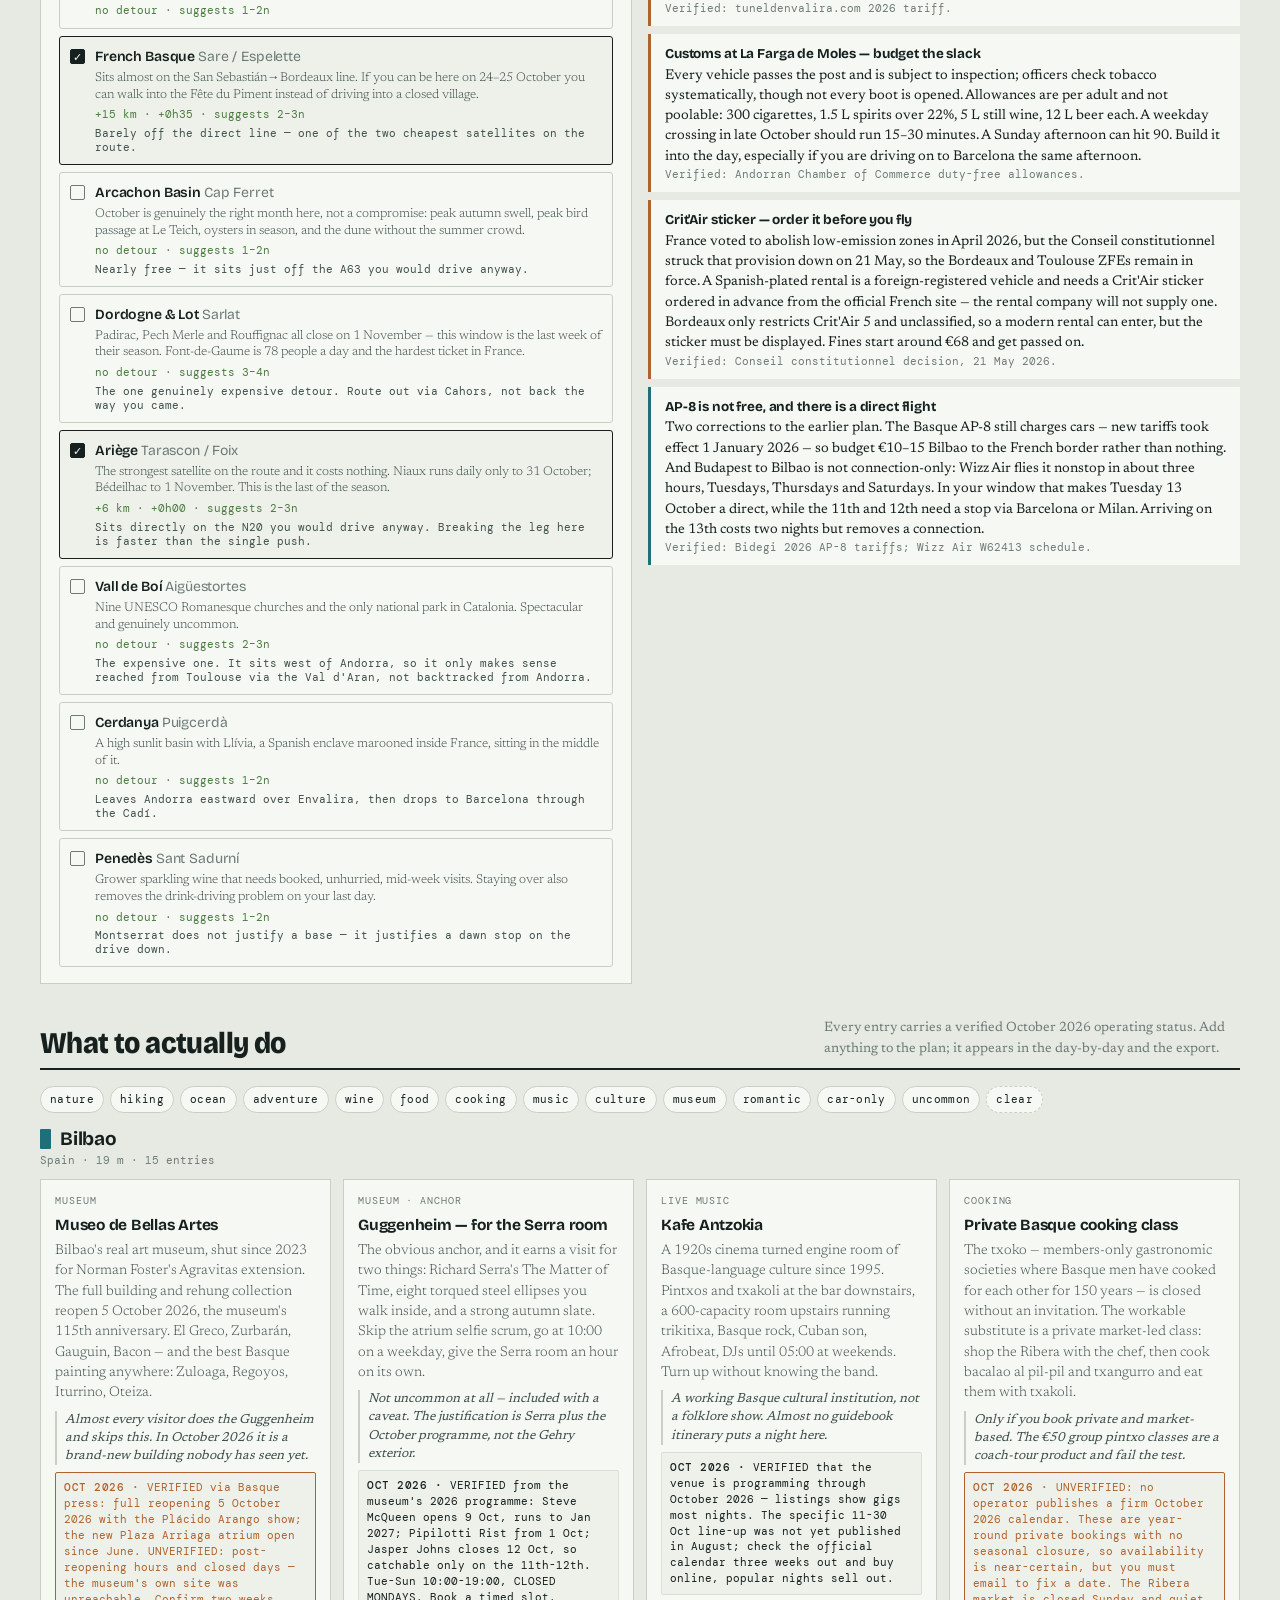
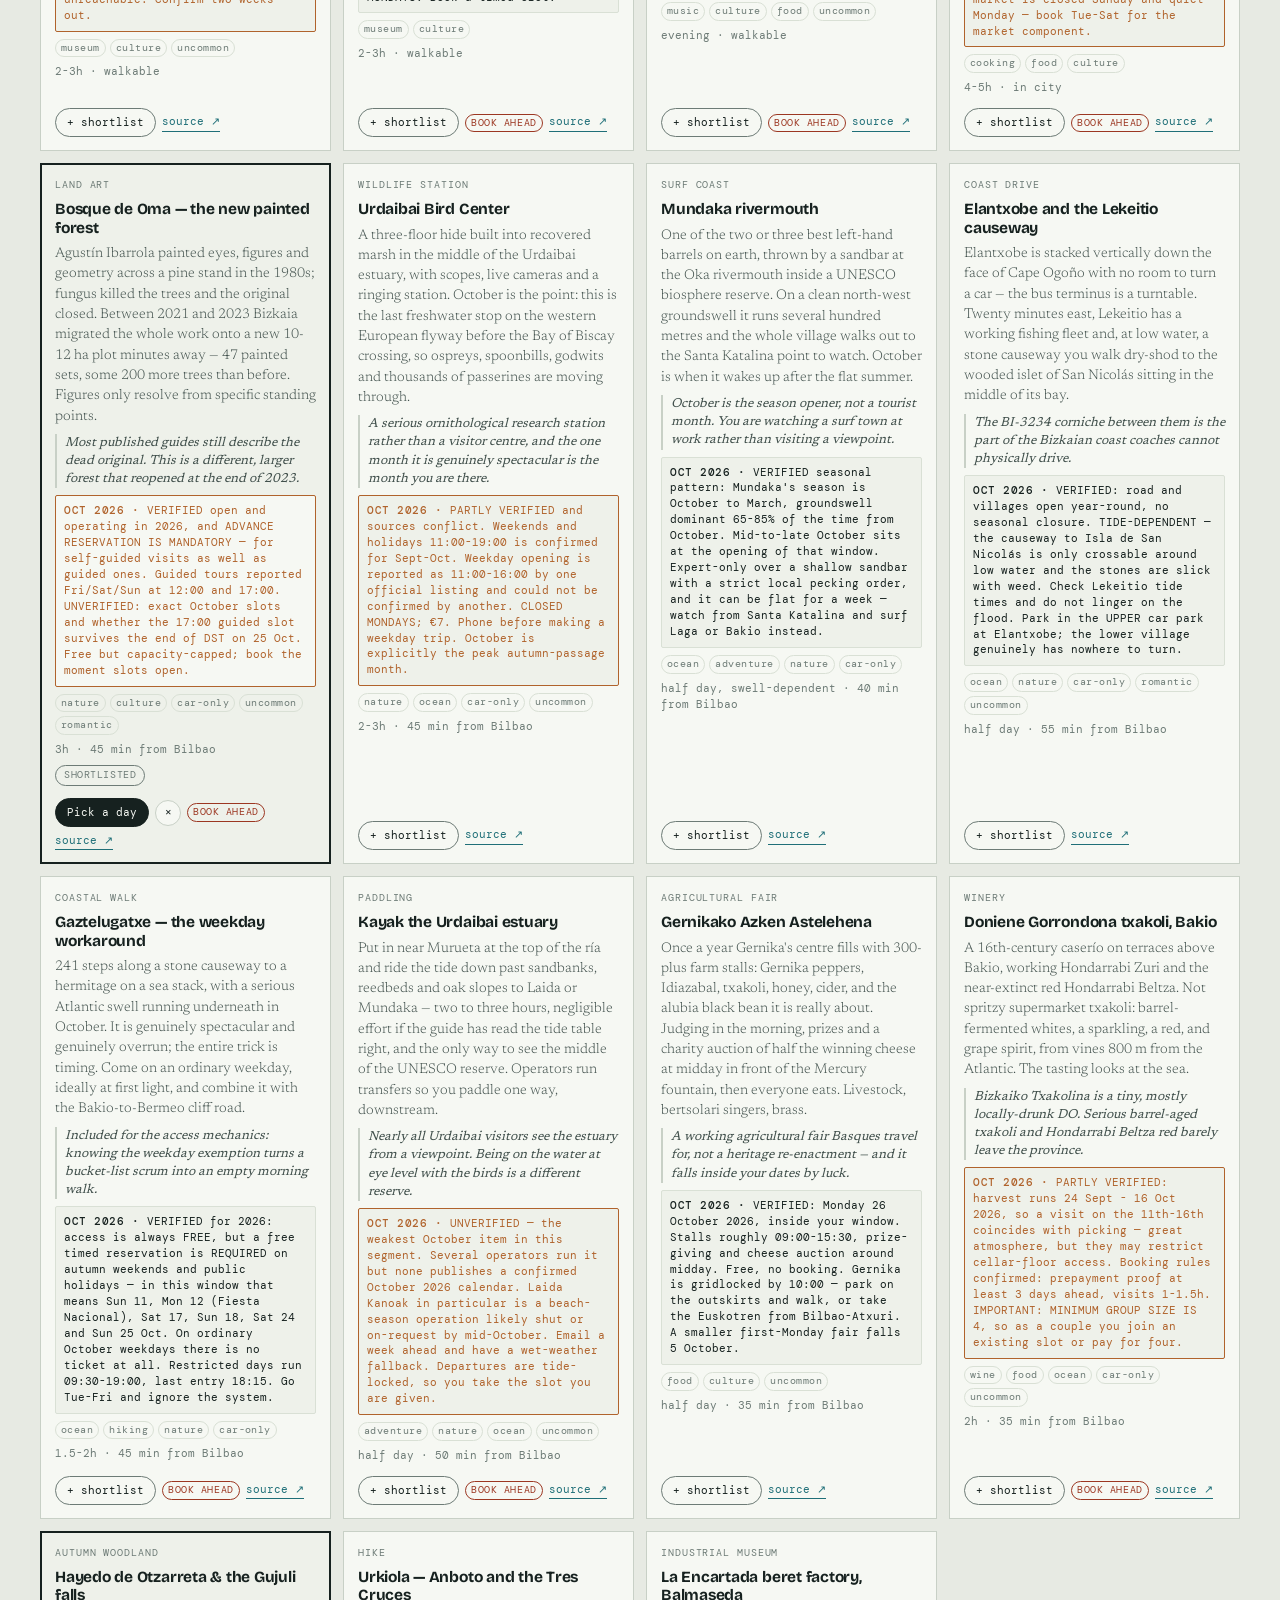
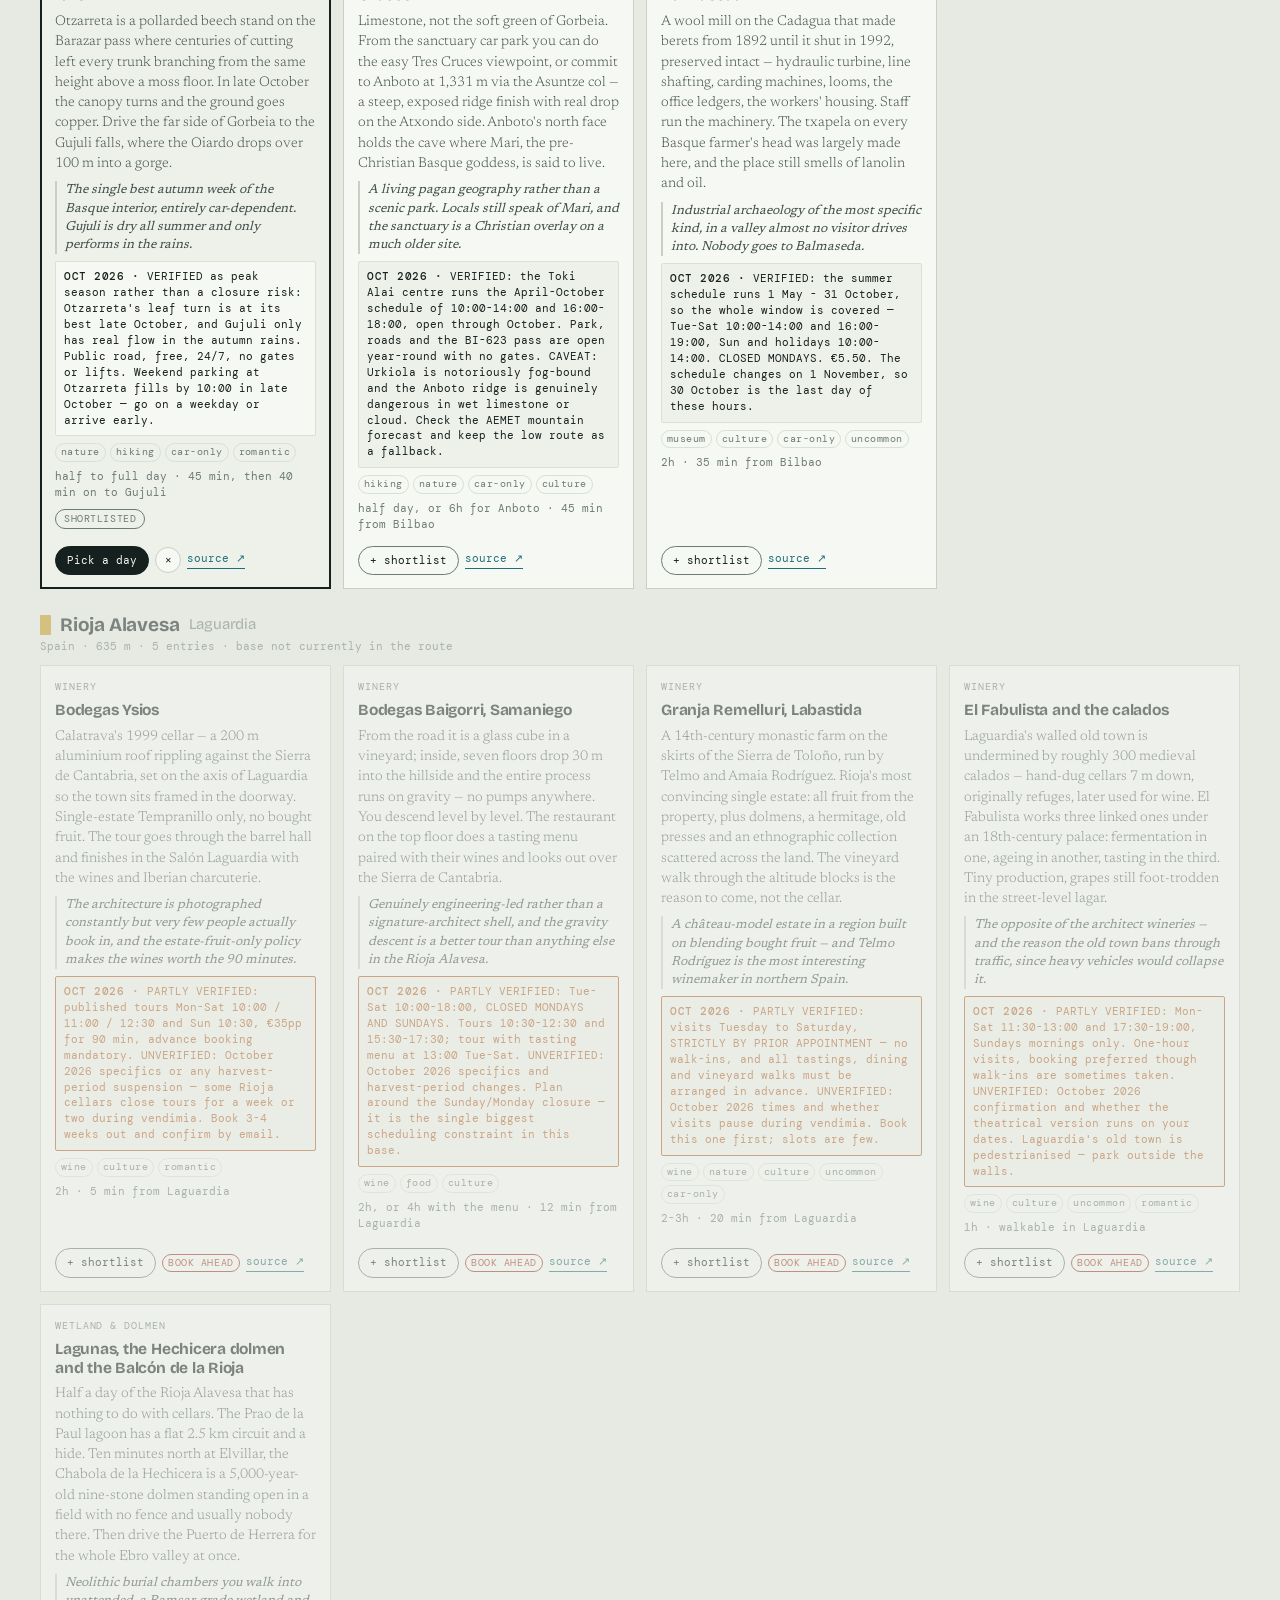
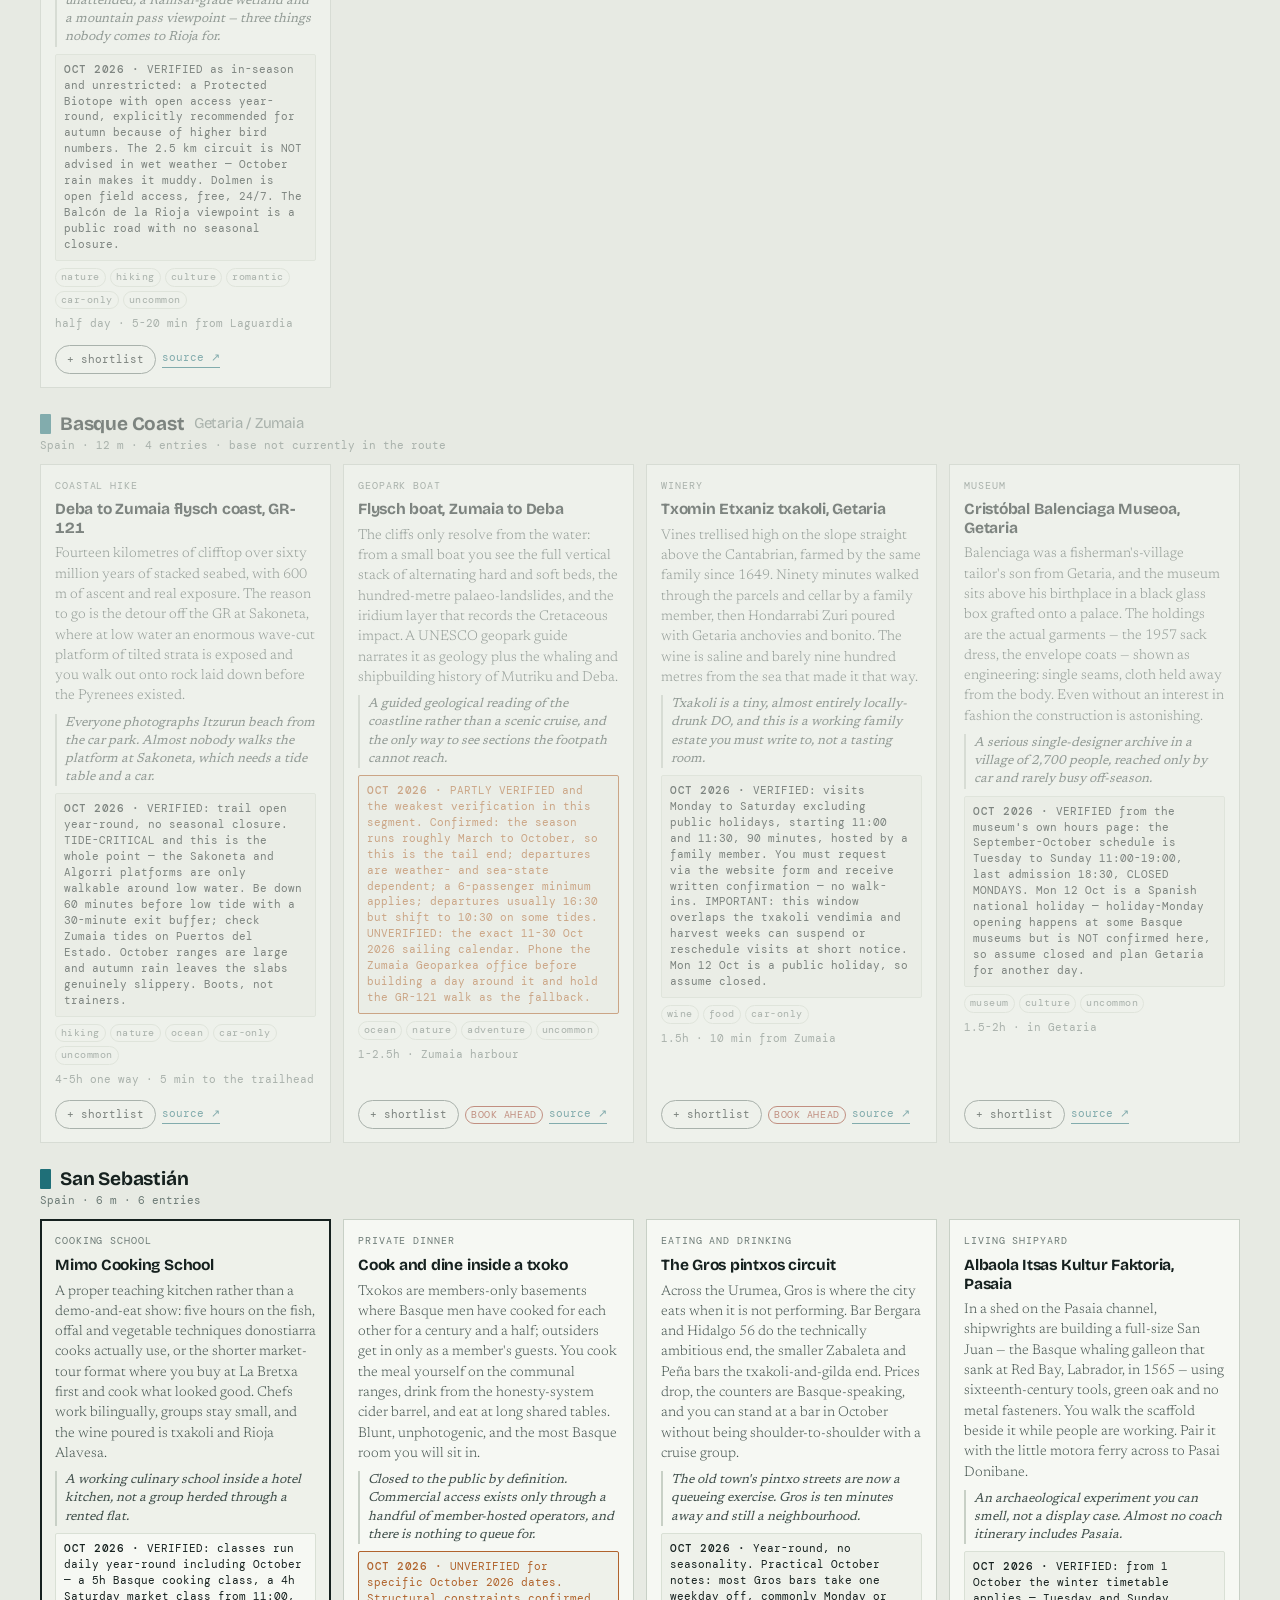
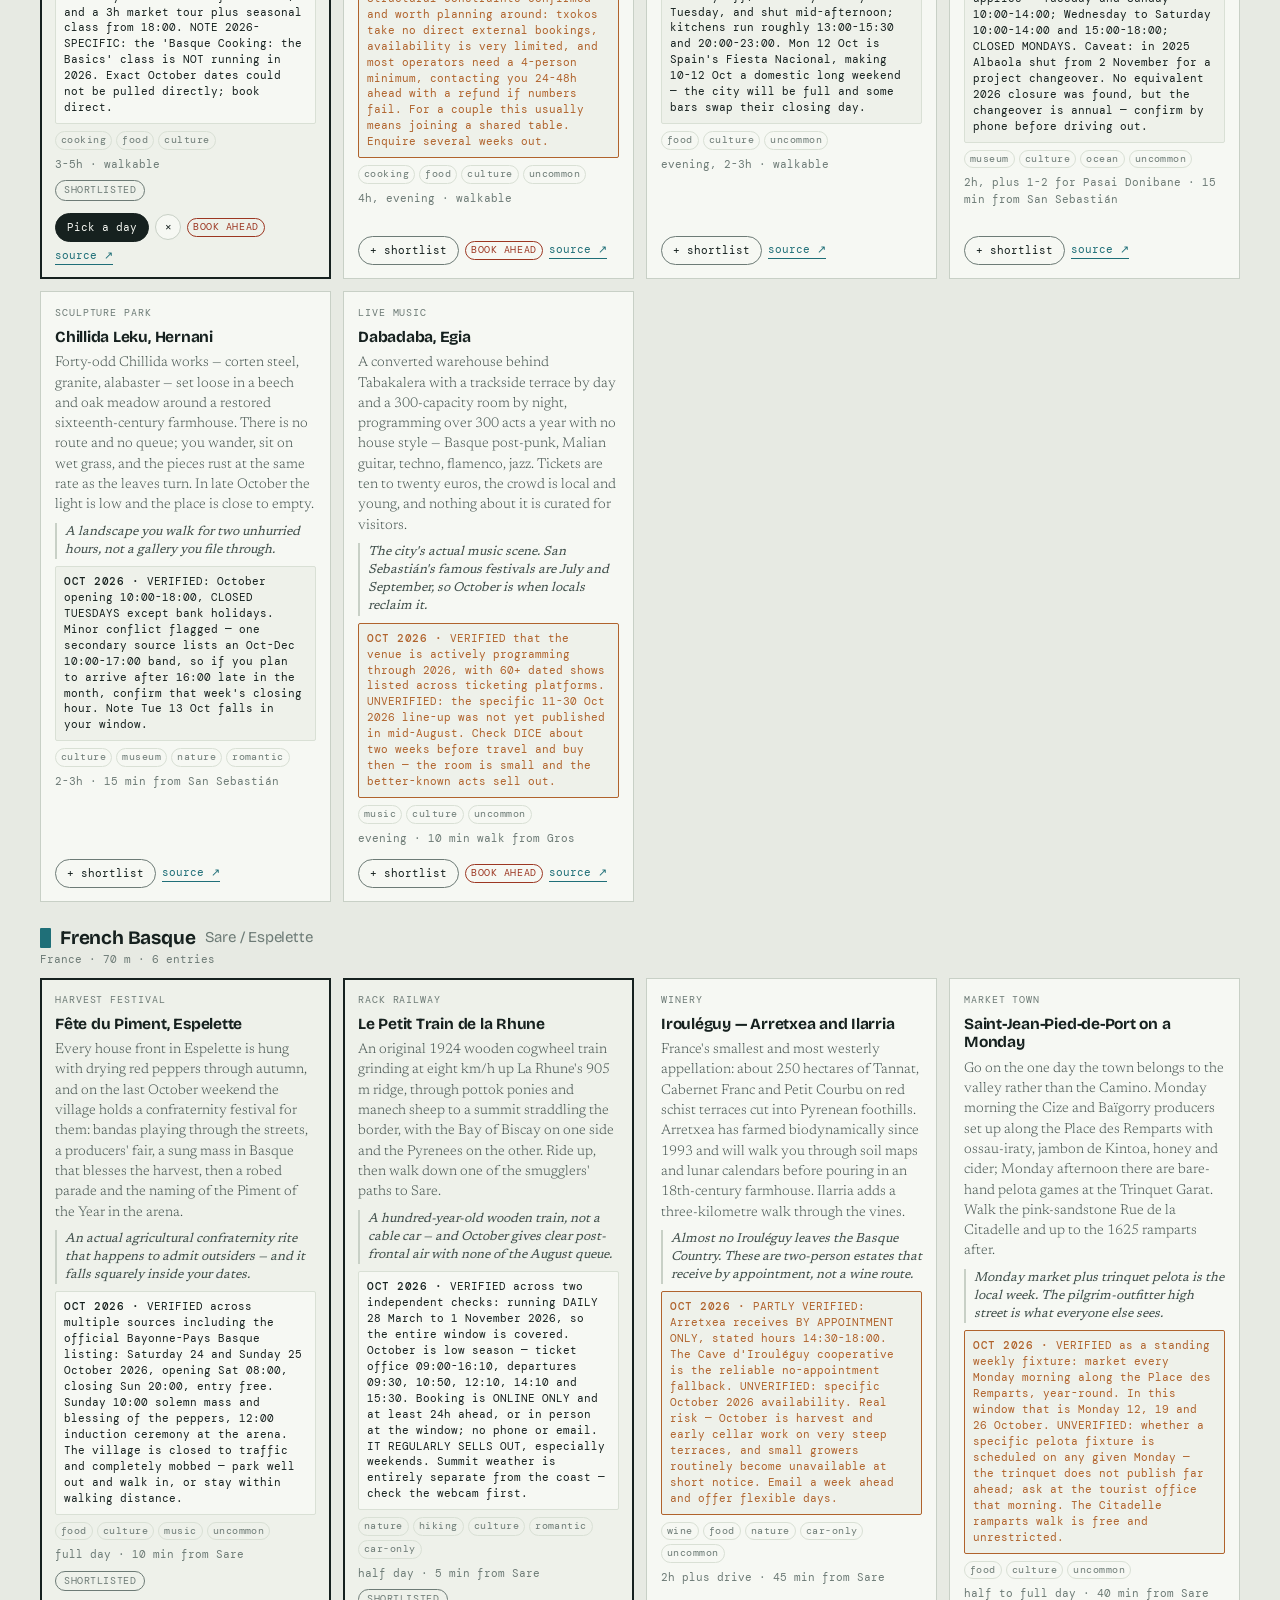
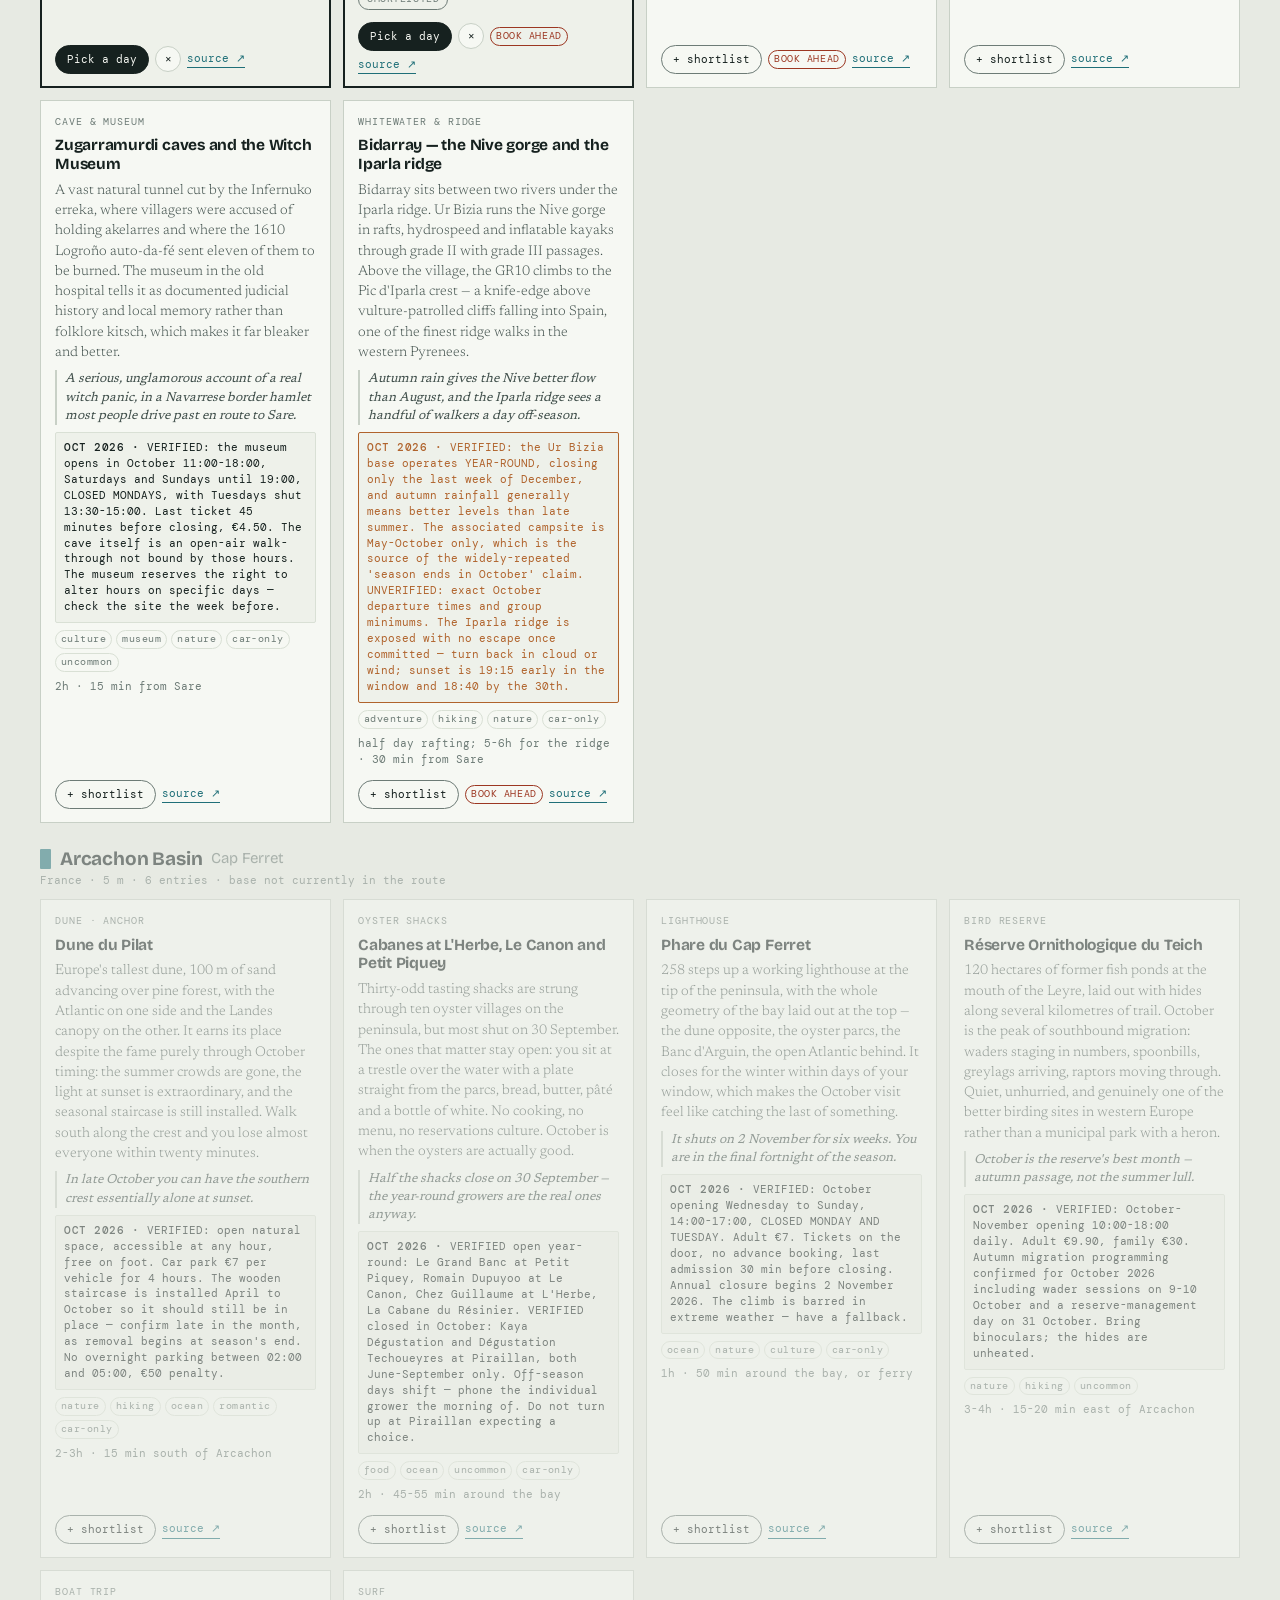
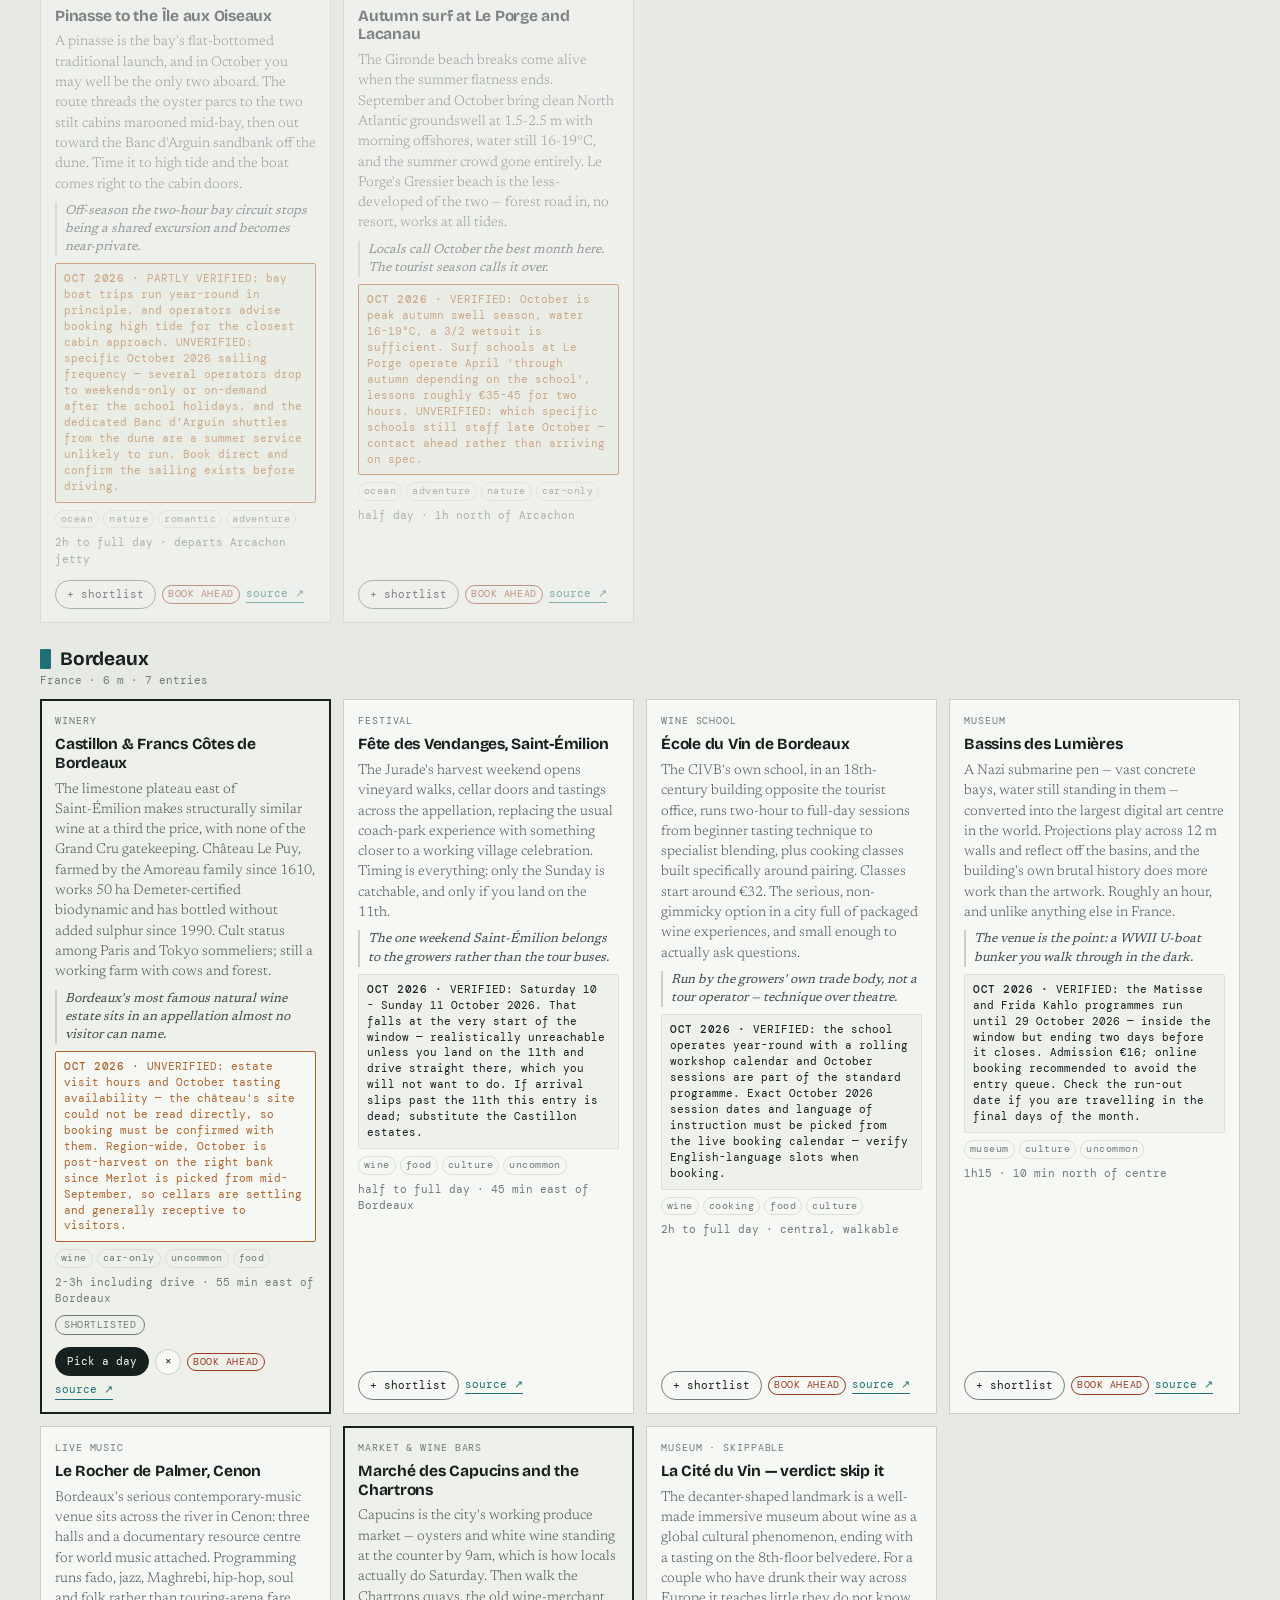
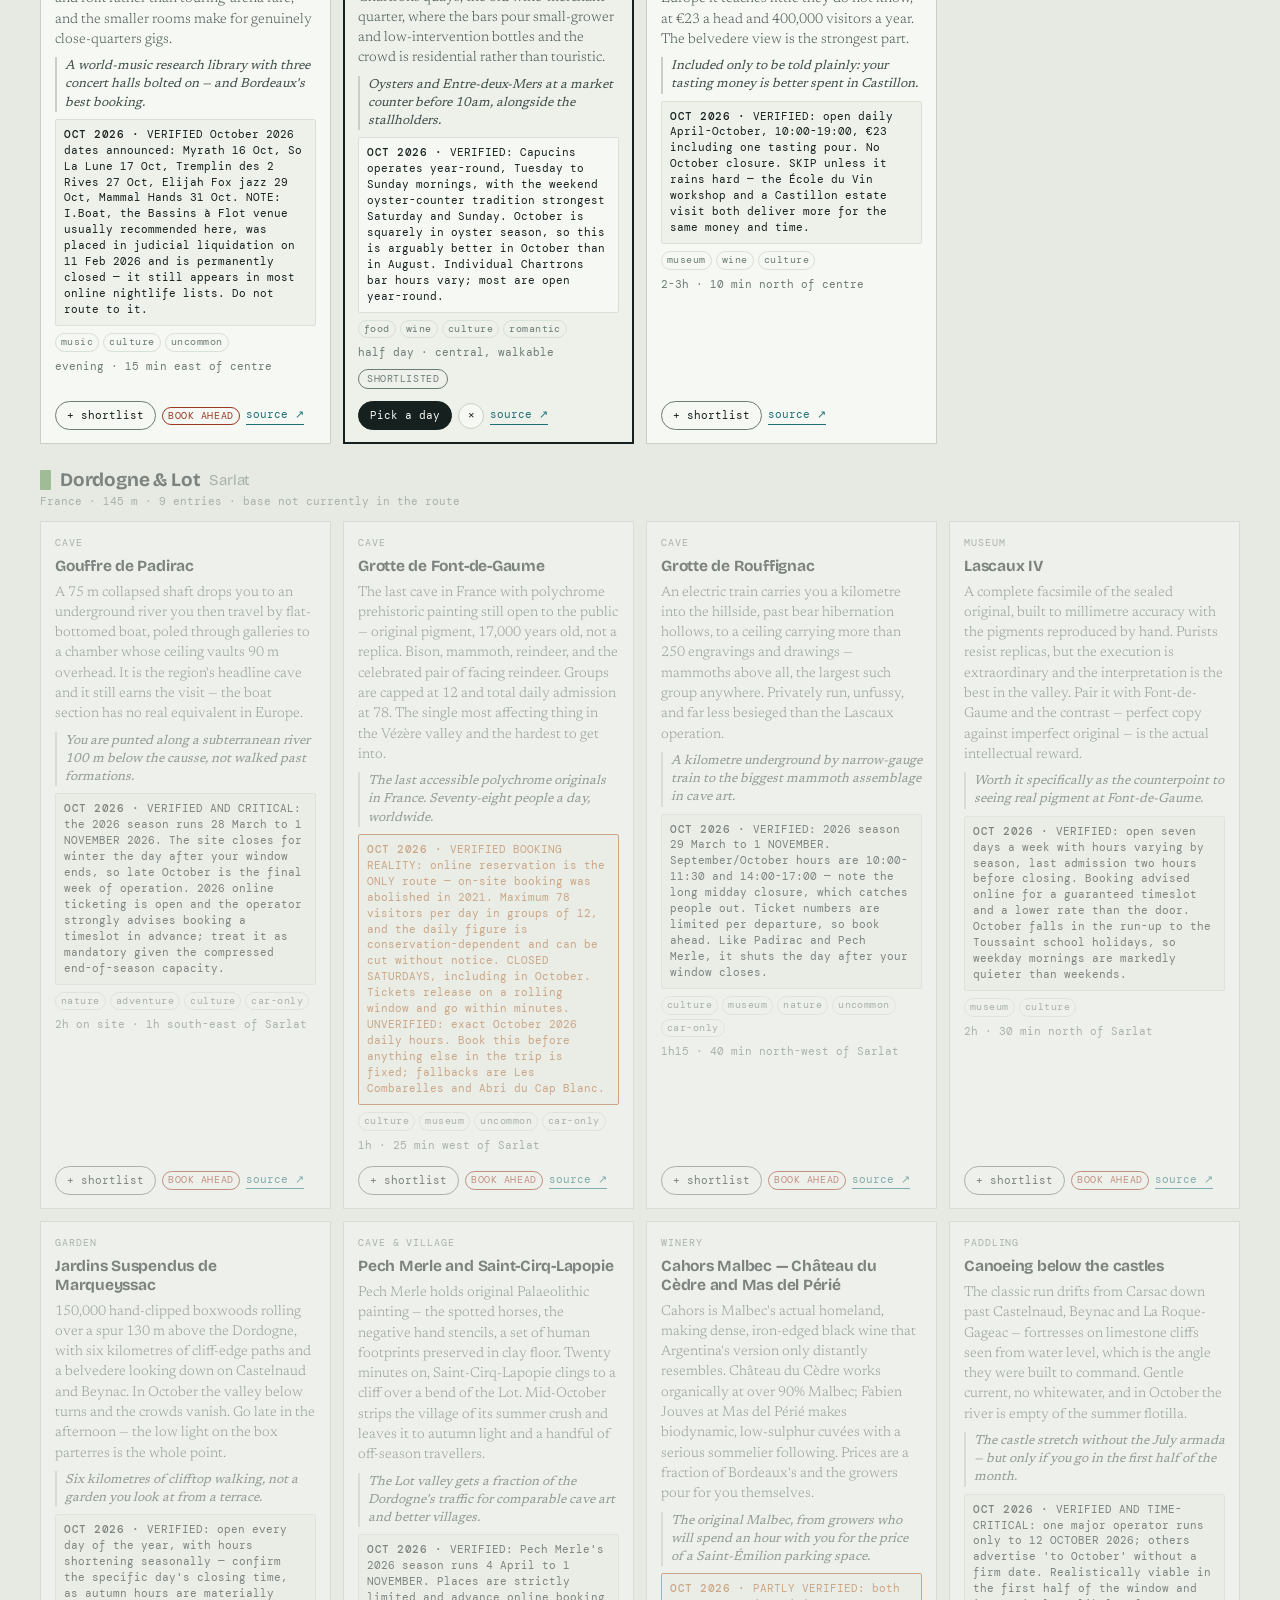
==== commit 697379eb: "Revert "Share plans by code, so hosting is no longer required" This reverts commit 574d90c553bb875bd" ====
--- a/roadtrip-hosted.html
+++ b/roadtrip-hosted.html
@@ -344,21 +344,6 @@
 dialog textarea{width:100%;height:56vh;border:0;border-top:0;padding:14px 16px;font-family:"DM Mono",monospace;font-size:12px;line-height:1.6;resize:vertical;background:var(--surface);color:var(--ink)}
 dialog textarea:focus{outline:none}
 
-/* share / load */
-.sharebody{padding:4px 16px 18px;max-height:74vh;overflow-y:auto}
-.sharebody section{padding:15px 0;border-bottom:1px solid var(--rule-2)}
-.sharebody section:last-child{border-bottom:0}
-.sharebody section:empty{display:none}
-.sharebody h4{font-family:"Bricolage Grotesque",sans-serif;font-weight:700;font-size:15px;letter-spacing:-.01em;margin:0 0 4px}
-.sharebody p{margin:0 0 9px;font-size:13.5px;line-height:1.45;color:var(--ink-2);font-weight:300;max-width:60ch}
-.sharebody textarea{height:auto;border:1px solid var(--rule);border-radius:var(--radius);padding:9px 11px;font-size:11.5px;line-height:1.5;background:var(--surface-2);word-break:break-all}
-.sharebody textarea:focus{outline:2.5px solid var(--accent);outline-offset:1px}
-.shrow{display:flex;align-items:center;gap:10px;flex-wrap:wrap;margin-top:9px}
-.shrow span{font-size:13px;color:var(--alert)}
-.shrow span.ok{color:var(--ok)}
-.nolink{border-left:3px solid var(--warn);background:var(--surface-2);padding:10px 13px;font-size:13.5px;line-height:1.45;color:var(--ink-2)}
-.nolink b{color:var(--ink);font-weight:600;font-family:"Bricolage Grotesque",sans-serif;letter-spacing:-.01em}
-
 footer{border-top:2px solid var(--ink);margin-top:34px;padding:18px 0 44px;font-size:12.5px;color:var(--ink-3);line-height:1.6}
 footer .mono{font-size:11px}
 
@@ -504,7 +489,7 @@
         <div class="gnote"><i>red</i><span><b>A real clash.</b> Usually the place is shut that day. Amber means worth a phone call — we could not confirm the hours.</span></div>
         <div class="gnote"><i>blocked</i><span>Nothing is ever forbidden <em>except</em> moving nights out from under something already booked — and even that offers an override.</span></div>
         <div class="gnote"><i>empty</i><span>Blank afternoons are fine. There are nineteen nights and only twelve hours of driving; the space is the point.</span></div>
-        <div class="gnote"><i>saving</i><span><b>Share / load a plan</b> gives you a <b>plan code</b> — one line of text holding everything you have decided. Text it over; the other person pastes it into the same box. Your browser also remembers where you left off.</span></div>
+        <div class="gnote"><i>saving</i><span><b>The link is the plan.</b> Everything lives in the web address, so <b>Copy shareable link</b> and send it to share what you have done.</span></div>
       </div>
     </div>
   </details>
@@ -606,7 +591,7 @@
     <div class="daygrid" id="plan"></div>
     <div class="actions">
       <button class="btn primary" id="btn-export">Export Markdown</button>
-      <button class="btn" id="btn-share">Share / load a plan</button>
+      <button class="btn" id="btn-share">Copy shareable link</button>
       <button class="btn" id="btn-print">Print / PDF</button>
       <button class="btn" id="btn-reset">Reset</button>
     </div>
@@ -621,25 +606,6 @@
 <dialog id="dlg">
   <div class="dlg-head"><h3 id="dlg-title">Markdown export</h3><button class="btn" id="dlg-close">Close</button></div>
   <textarea id="dlg-text" spellcheck="false" aria-label="Markdown export"></textarea>
-</dialog>
-
-<dialog id="share">
-  <div class="dlg-head"><h3>Share or load a plan</h3><button class="btn" id="share-close">Close</button></div>
-  <div class="sharebody">
-    <section id="share-link"></section>
-    <section>
-      <h4>Your plan code</h4>
-      <p>Everything you have decided, as one line of text. Send it to whoever you are planning with.</p>
-      <textarea id="share-code" rows="3" readonly spellcheck="false" aria-label="Your plan code"></textarea>
-      <div class="shrow"><button class="btn primary" id="share-copy">Copy plan code</button></div>
-    </section>
-    <section>
-      <h4>Load someone's plan</h4>
-      <p>Paste a code they sent you — a full link works too. This replaces what is on screen.</p>
-      <textarea id="share-in" rows="3" spellcheck="false" placeholder="Paste the code here" aria-label="Paste a plan code"></textarea>
-      <div class="shrow"><button class="btn" id="share-load">Load it</button><span id="share-msg"></span></div>
-    </section>
-  </div>
 </dialog>
 <div class="toast" id="toast" role="status" aria-live="polite"></div>
 
@@ -2951,35 +2917,15 @@
   ].filter(Boolean);
   lastHash = "#" + parts.join("&");
   try { history.replaceState(null, "", lastHash); } catch(e){ /* sandboxed; lastHash still valid */ }
-  stash();
-}
-/* Does this page actually own its address bar? False inside the artifact
-   viewer, which strips the fragment — there, links are useless and the
-   plan code is the only way to hand the plan over. */
-function urlWorks(){
-  try { return location.hash === lastHash && /^https?:/.test(location.protocol); }
-  catch(e){ return false; }
 }
 function shareURL(){
   try { if(location.hash === lastHash) return location.href; } catch(e){}
   return location.href.split("#")[0] + lastHash;
 }
-const planCode = () => lastHash.slice(1);
-/* Autosave. The artifact viewer strips the address fragment, so the URL cannot
-   be the only copy there. Storage may also be unavailable in a sandboxed
-   frame — both are best-effort, and the plan code is the reliable path. */
-const KEY = "biscay-med-plan";
-function stash(){ try { localStorage.setItem(KEY, lastHash.slice(1)); } catch(e){} }
-function unstash(){ try { return localStorage.getItem(KEY) || ""; } catch(e){ return ""; } }
-
 function readHash(){
   let h = "";
-  try { h = location.hash.slice(1); } catch(e){ h = ""; }
-  return applyCode(h);
-}
-function applyCode(h){
+  try { h = location.hash.slice(1); } catch(e){ return false; }
   if(!h) return false;
-  h = h.trim().replace(/^#/, "");
   const q = {};
   h.split("&").forEach(kv => { const i = kv.indexOf("="); if(i>0) q[kv.slice(0,i)] = decodeURIComponent(kv.slice(i+1)); });
   if(!q.a || !q.n) return false;
@@ -3101,53 +3047,6 @@
   return L.join("\n");
 }
 
-/* ---- share / load a plan ------------------------------------------
-   A plan code is the same string the address bar would carry. It exists
-   because some viewers strip the address, and because texting a line of
-   text is easier than texting a 400-character link anyway.
--------------------------------------------------------------------- */
-function openShare(){
-  writeHash();
-  const sec = document.getElementById("share-link");
-  if(urlWorks()){
-    sec.innerHTML = '<h4>Link</h4>' +
-      '<p>This page keeps your plan in its own web address. Copy the whole thing and send it.</p>' +
-      '<textarea rows="3" readonly spellcheck="false" id="share-url" aria-label="Shareable link"></textarea>' +
-      '<div class="shrow"><button class="btn" id="share-copyurl">Copy link</button></div>';
-    document.getElementById("share-url").value = shareURL();
-    document.getElementById("share-copyurl").onclick = () => copyFrom("share-url", "Link copied.");
-  } else {
-    sec.innerHTML = '<div class="nolink"><b>Links will not work here.</b> This page is inside a viewer ' +
-      'that strips the plan off the end of the address, so sending someone the link sends them an empty ' +
-      'planner. Send the code below instead — it carries exactly the same thing.</div>';
-  }
-  document.getElementById("share-code").value = planCode();
-  document.getElementById("share-in").value = "";
-  const msg = document.getElementById("share-msg");
-  msg.textContent = ""; msg.className = "";
-  document.getElementById("share").showModal();
-}
-async function copyFrom(id, done){
-  const el = document.getElementById(id);
-  el.select();
-  try { await navigator.clipboard.writeText(el.value); toast(done); }
-  catch(e){ toast("Selected — press copy on your keyboard."); }
-}
-function loadFromBox(){
-  const raw = document.getElementById("share-in").value.trim();
-  const msg = document.getElementById("share-msg");
-  if(!raw){ msg.className = ""; msg.textContent = "Paste a code first."; return; }
-  const code = raw.includes("#") ? raw.slice(raw.indexOf("#") + 1) : raw;
-  if(applyCode(code)){
-    blocked = null; pendingFn = null; pickerFor = null;
-    renderFilters(); render(); renderExplorer();
-    document.getElementById("share").close();
-    toast("Plan loaded.");
-  } else {
-    msg.className = ""; msg.textContent = "That does not look like a plan code.";
-  }
-}
-
 /* ---- misc ui ---- */
 let toastT;
 function toast(msg){
@@ -3162,8 +3061,7 @@
 function boot(){
   const warn = document.getElementById("js-warning");
   if(warn) warn.remove();                       // we are running; the notice is for when we are not
-  // address first, then whatever this browser last held onto, then a fresh start
-  if(!readHash() && !applyCode(unstash())) state = defaultState();
+  if(!readHash()) state = defaultState();
 
   ["arrive","target","cruise"].forEach(k => {
     document.getElementById("f-"+k).addEventListener("change", e => {
@@ -3181,10 +3079,17 @@
   document.getElementById("dlg-close").onclick = () => document.getElementById("dlg").close();
   document.getElementById("btn-print").onclick = () => window.print();
   document.getElementById("btn-reset").onclick = () => { loadPreset("balanced"); };
-  document.getElementById("btn-share").onclick = openShare;
-  document.getElementById("share-close").onclick = () => document.getElementById("share").close();
-  document.getElementById("share-copy").onclick = () => copyFrom("share-code", "Plan code copied.");
-  document.getElementById("share-load").onclick = loadFromBox;
+  document.getElementById("btn-share").onclick = async () => {
+    writeHash();
+    const url = shareURL();
+    try { await navigator.clipboard.writeText(url); toast("Link copied — the whole configuration travels in it."); }
+    catch(e){
+      document.getElementById("dlg-title").textContent = "Shareable link";
+      document.getElementById("dlg-text").value = url;
+      document.getElementById("dlg").showModal();
+      document.getElementById("dlg-text").select();
+    }
+  };
 
   renderFilters();
   render();
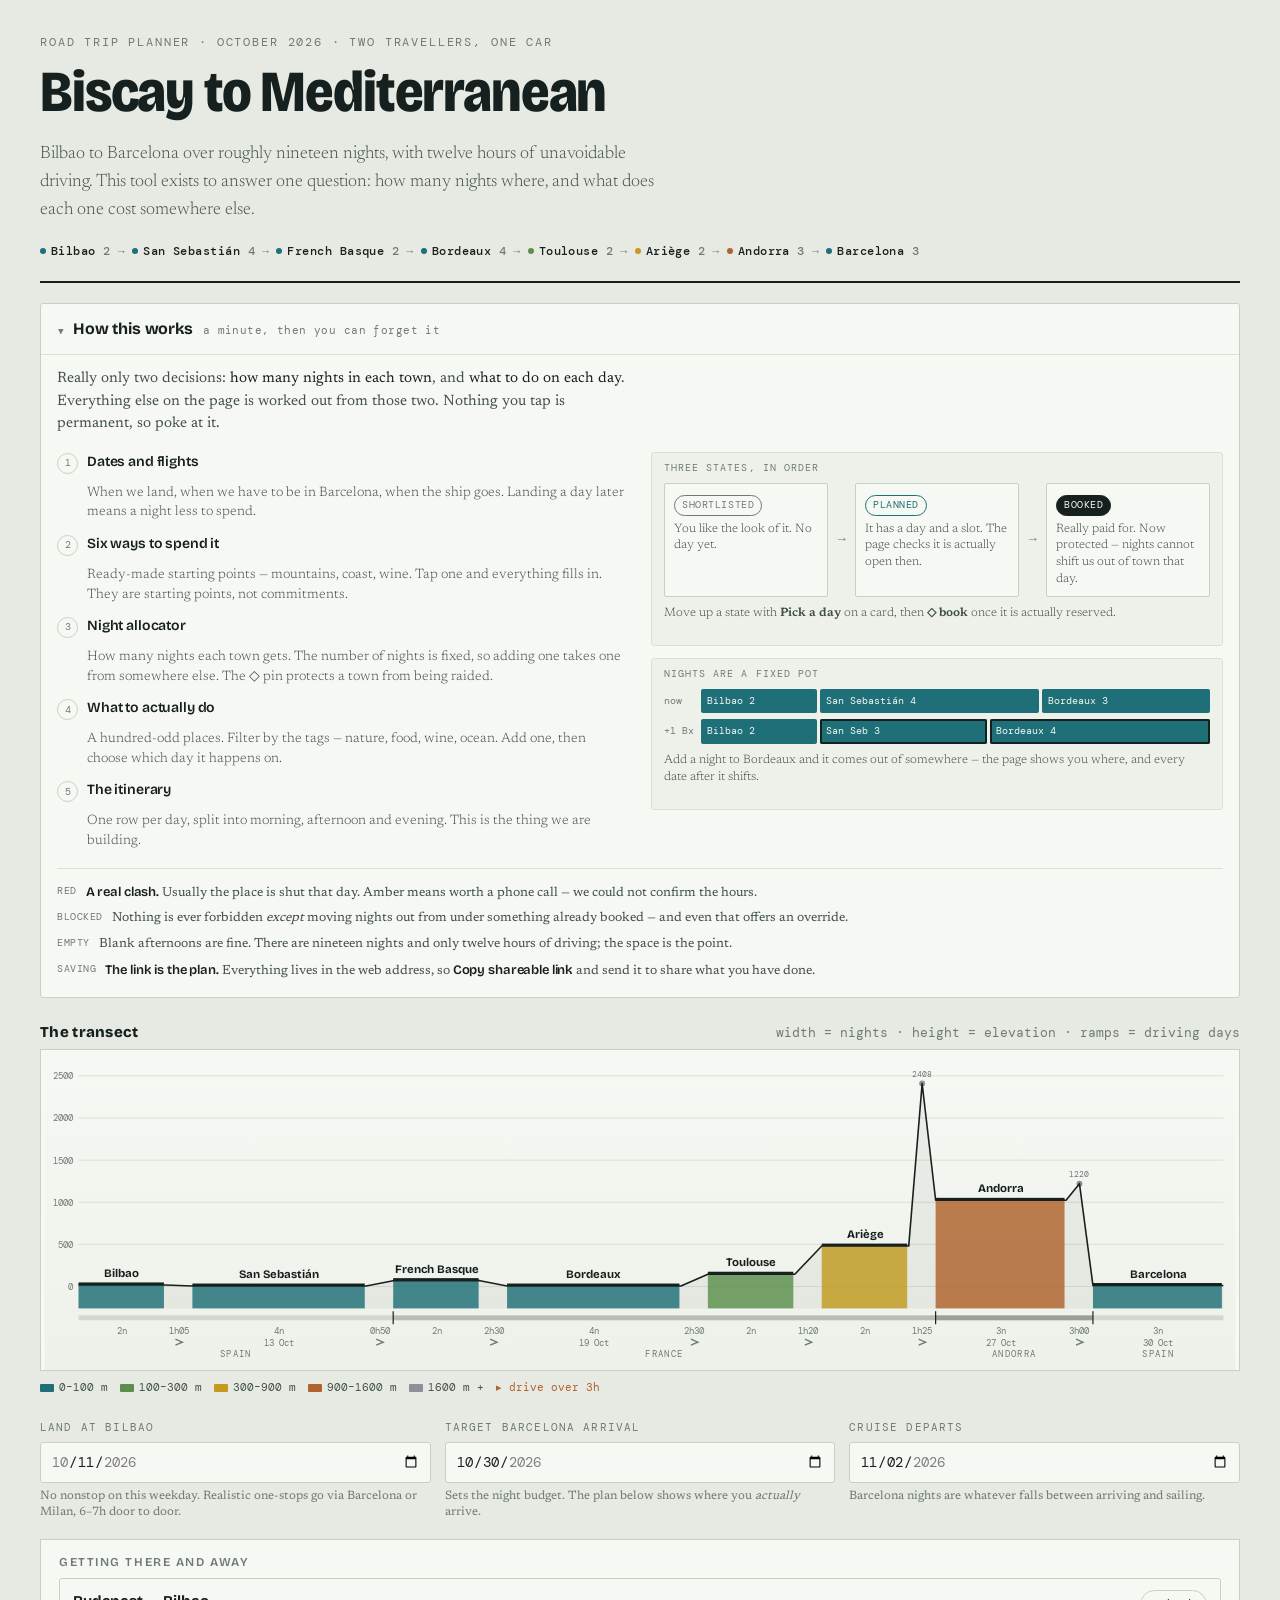
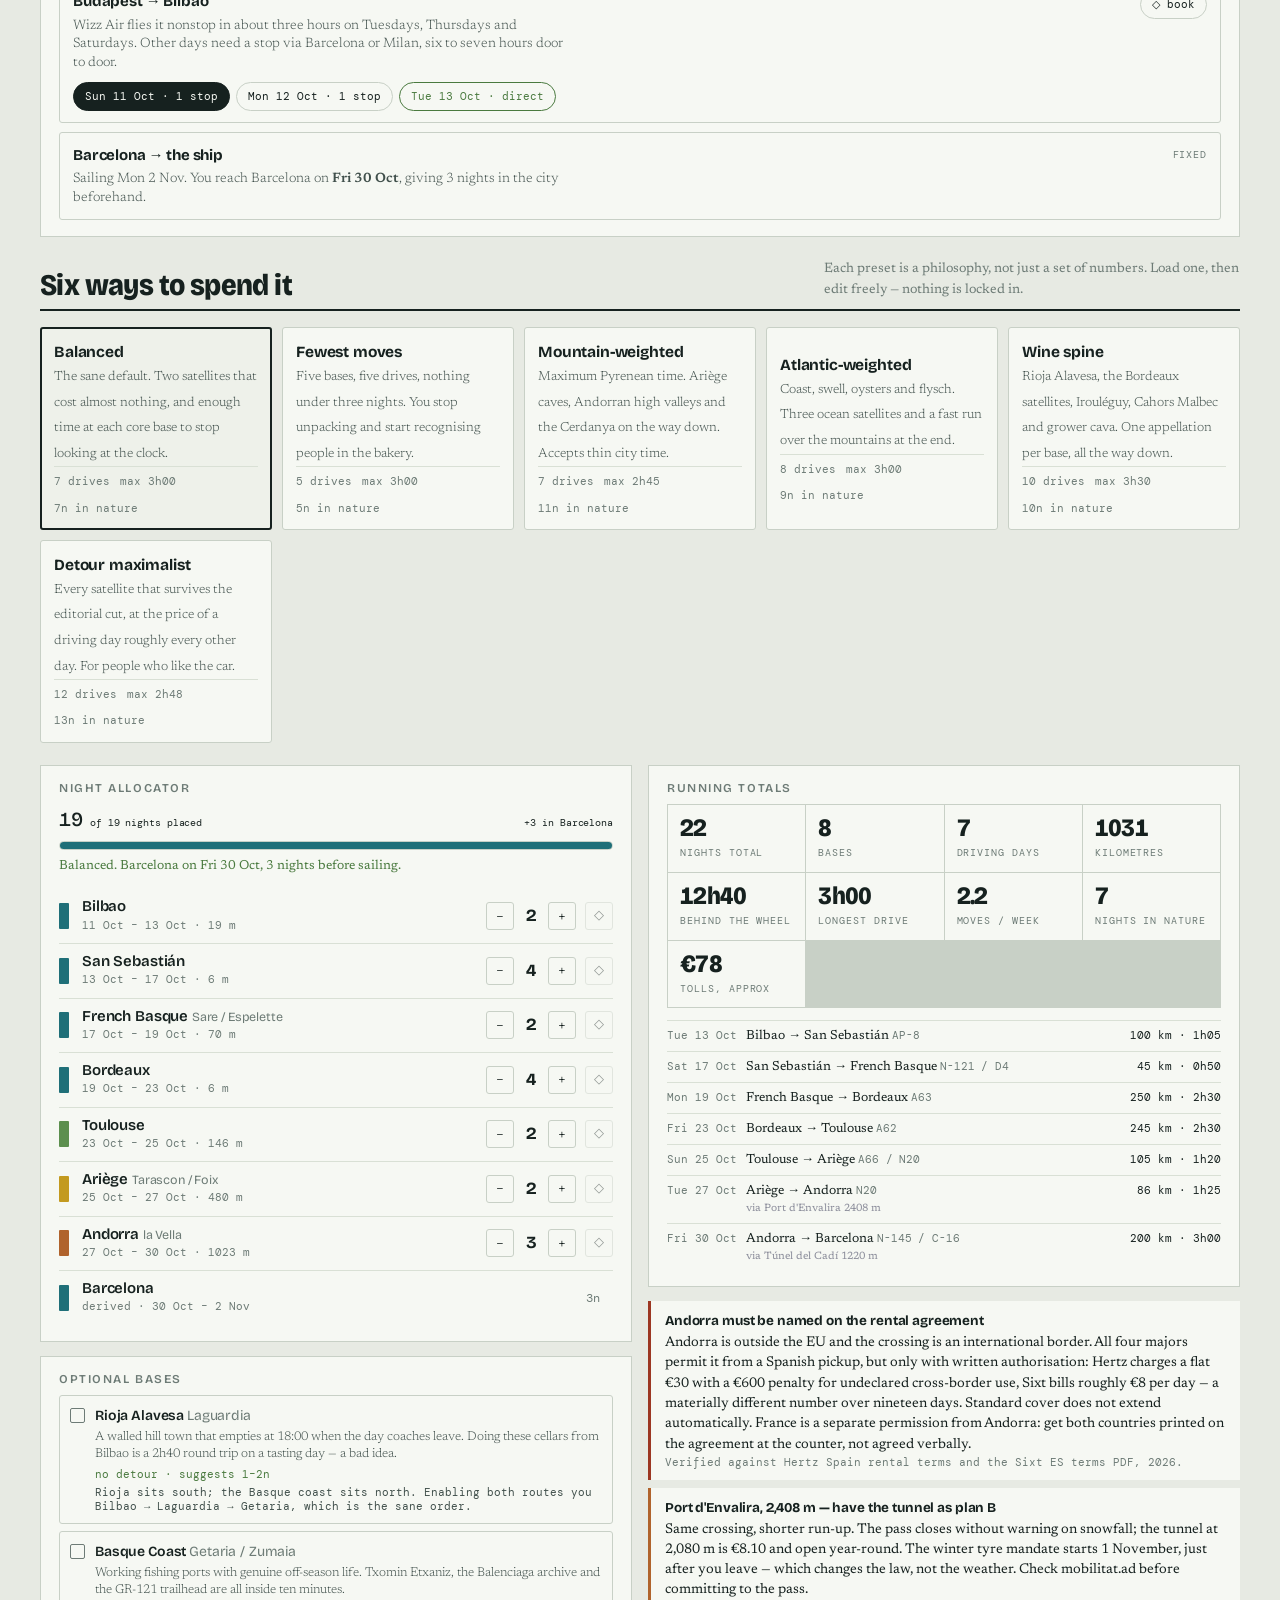
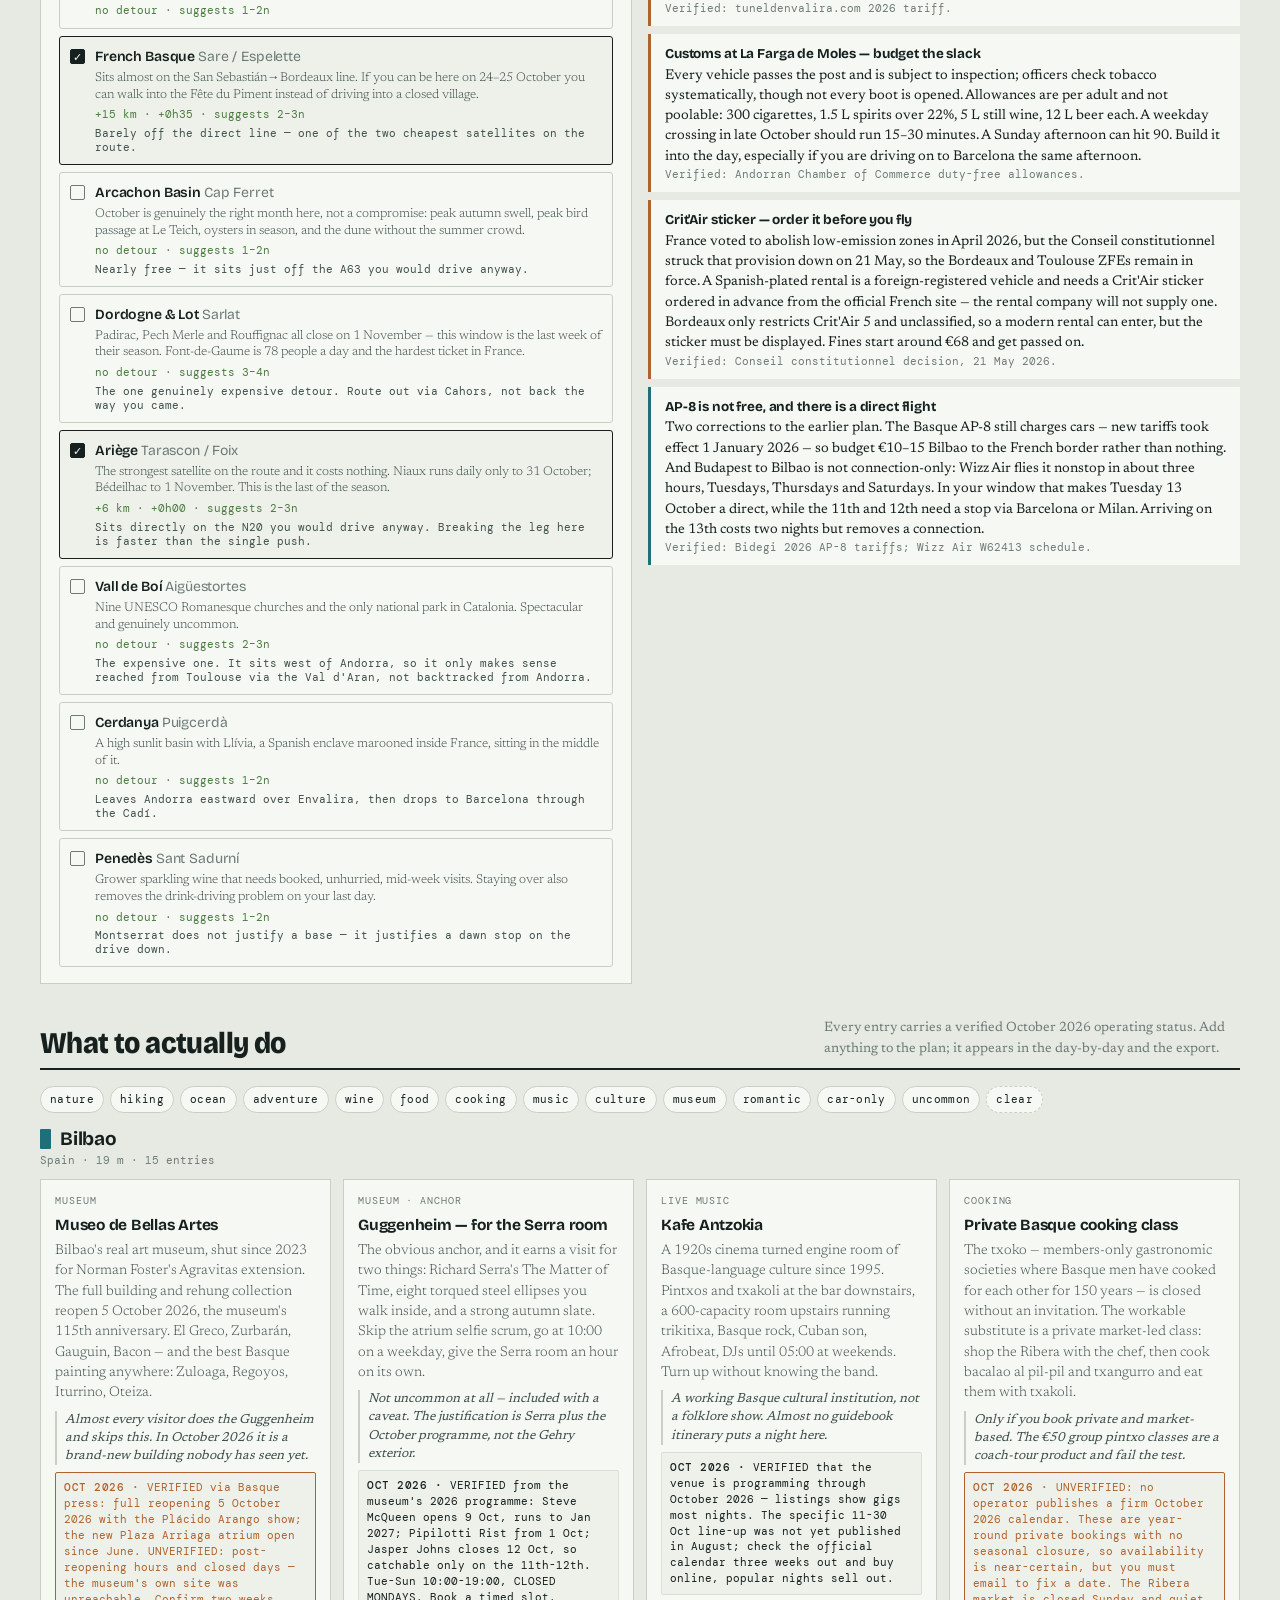
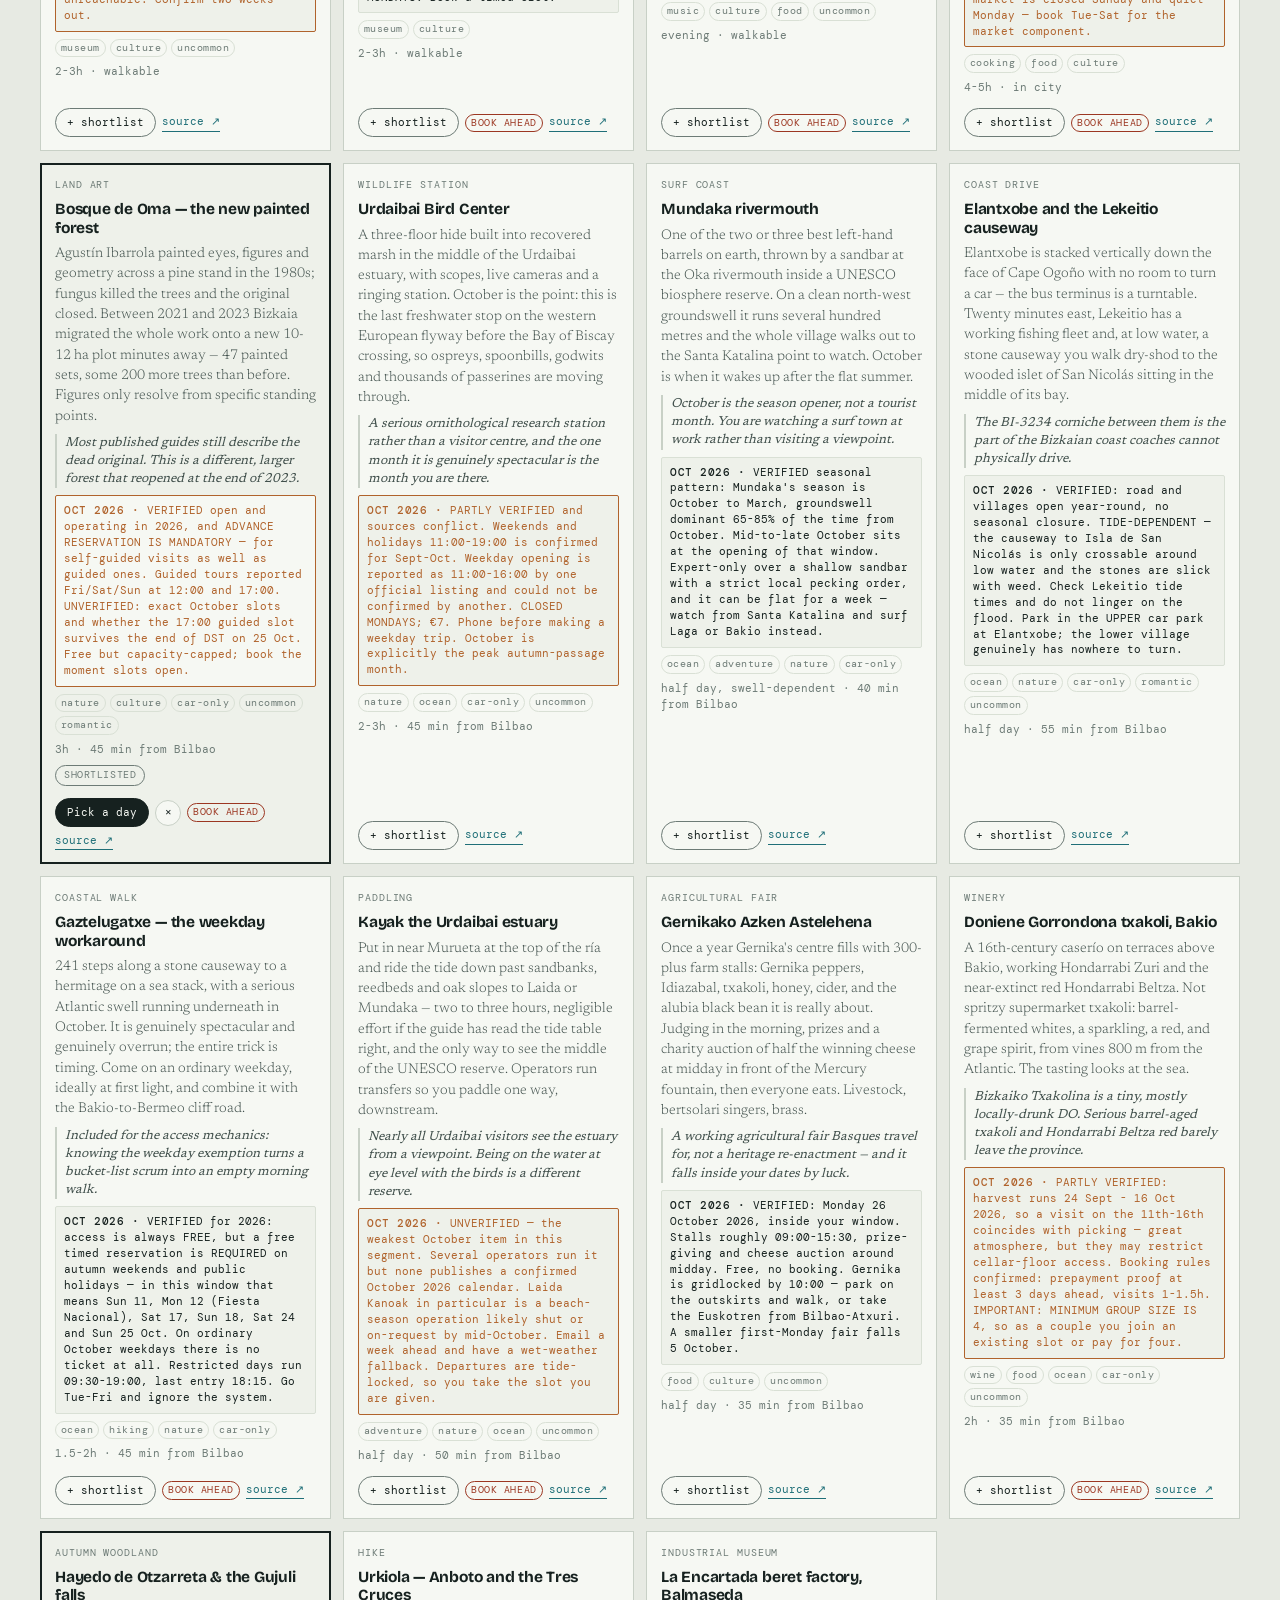
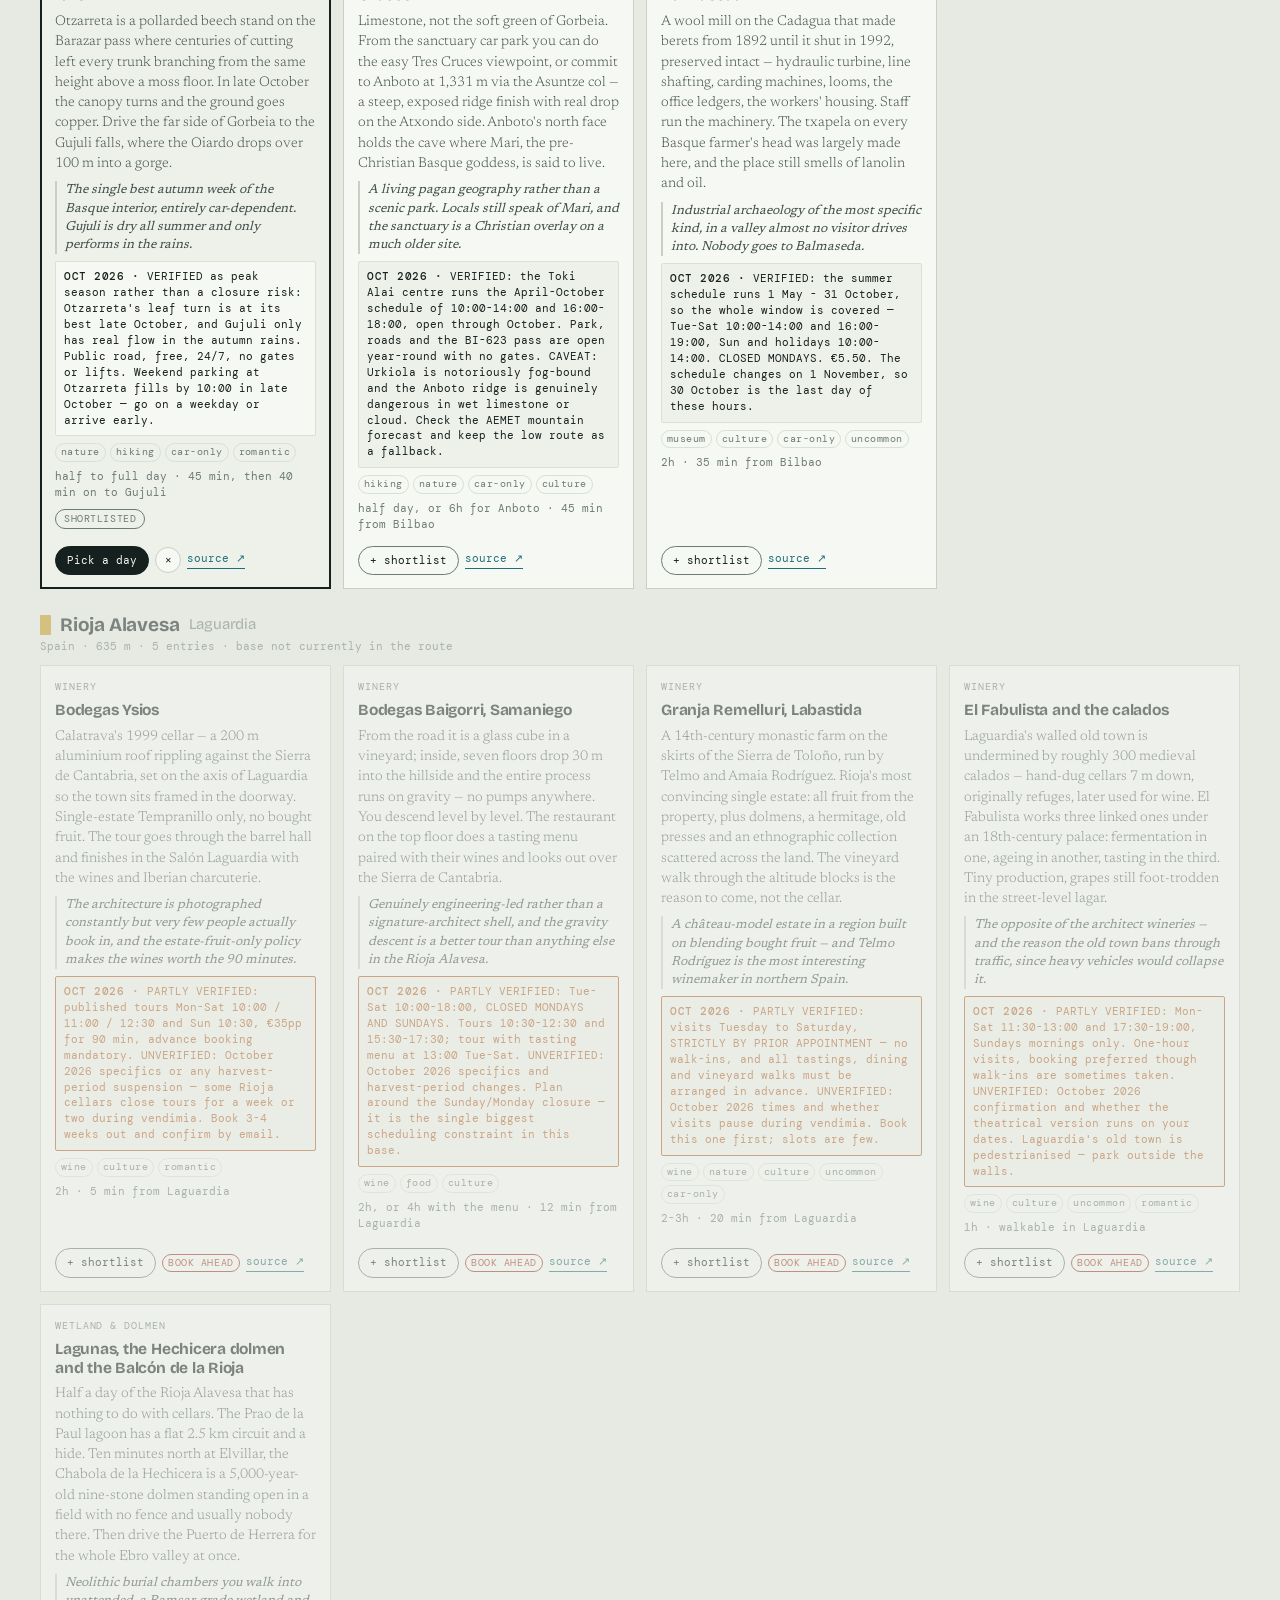
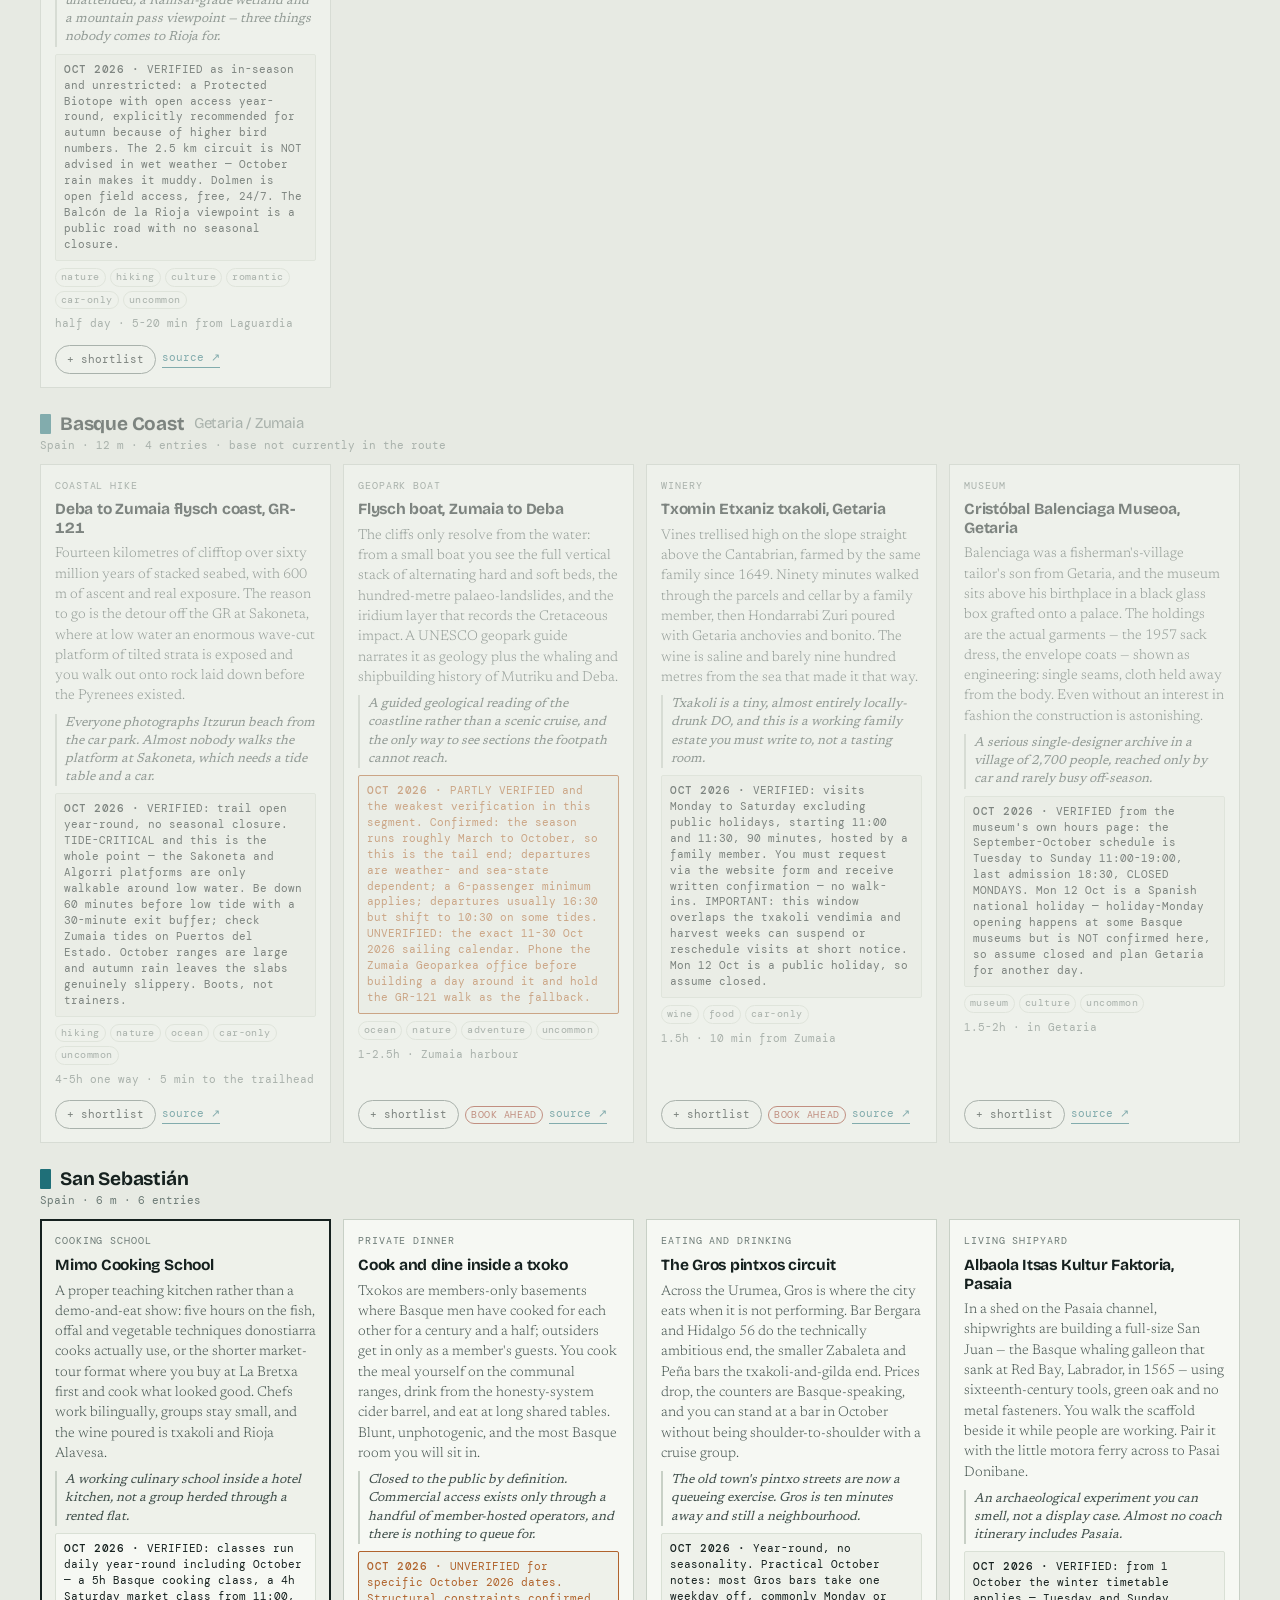
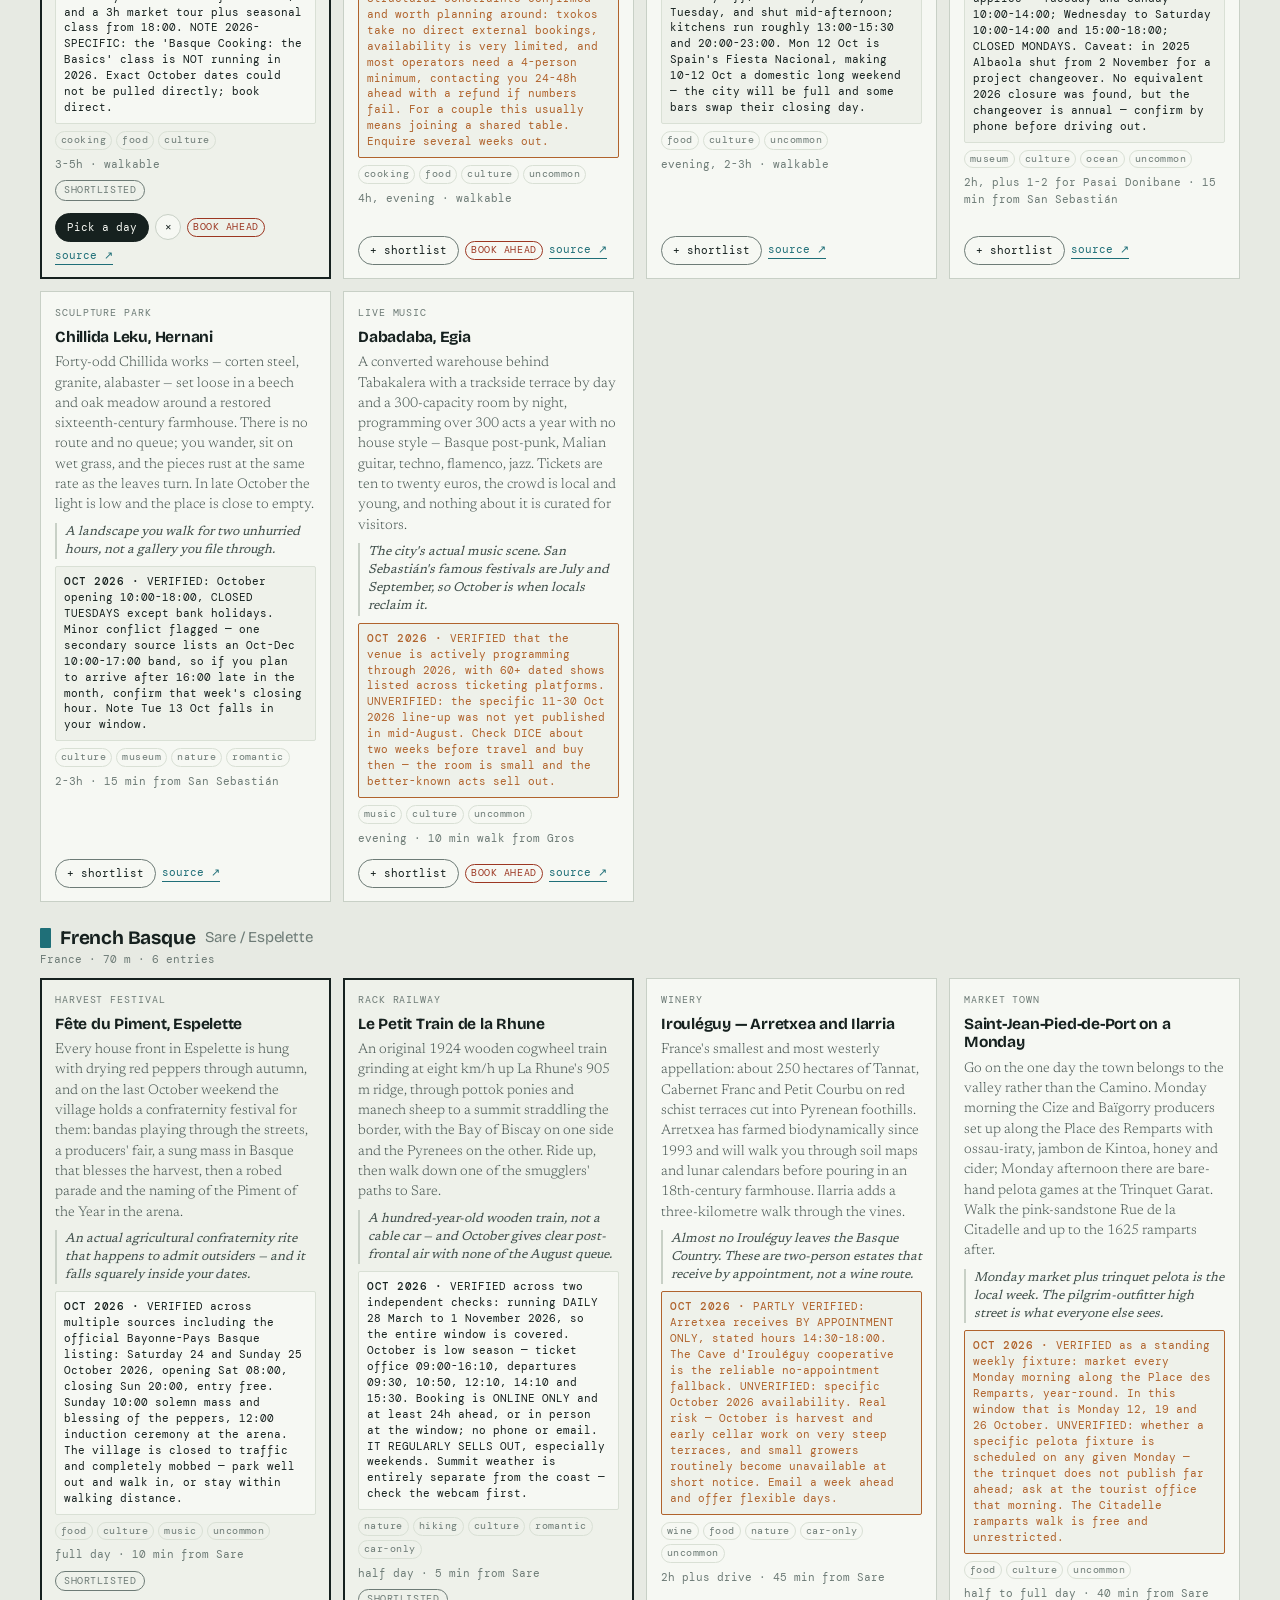
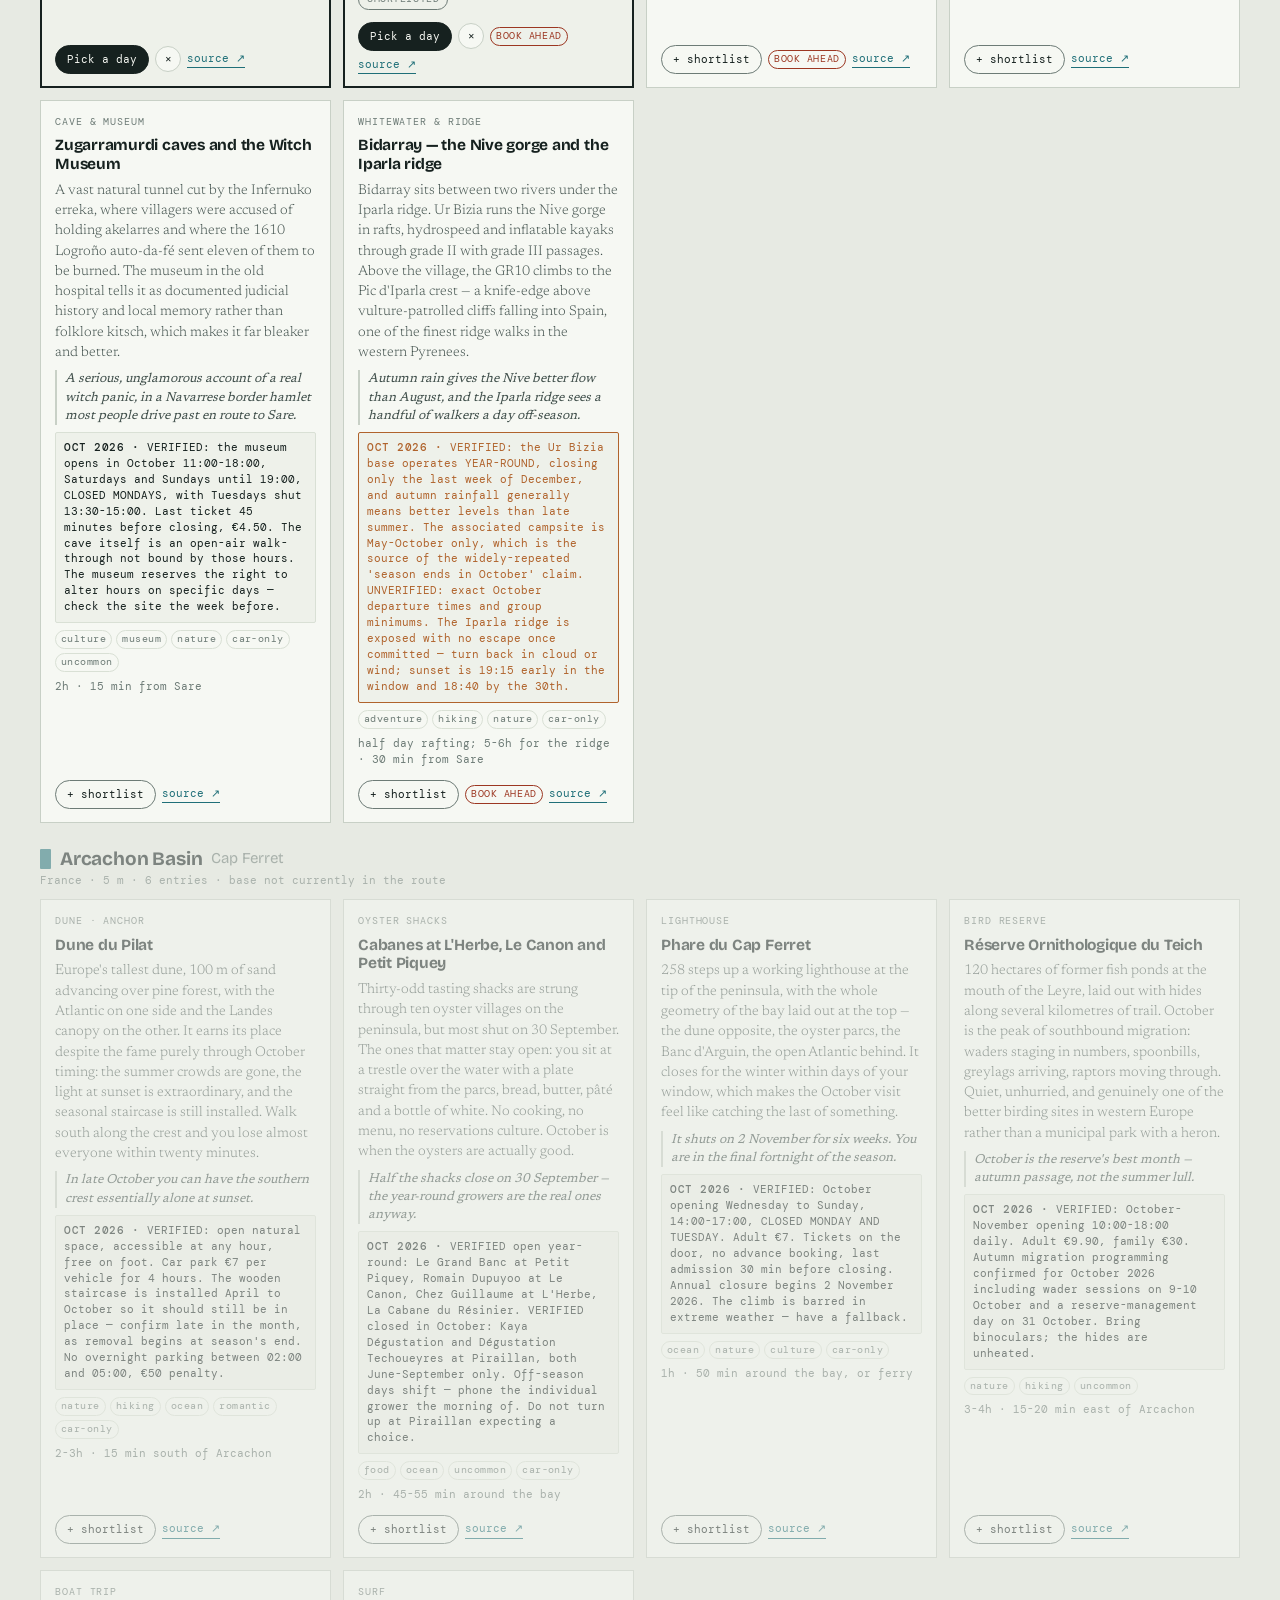
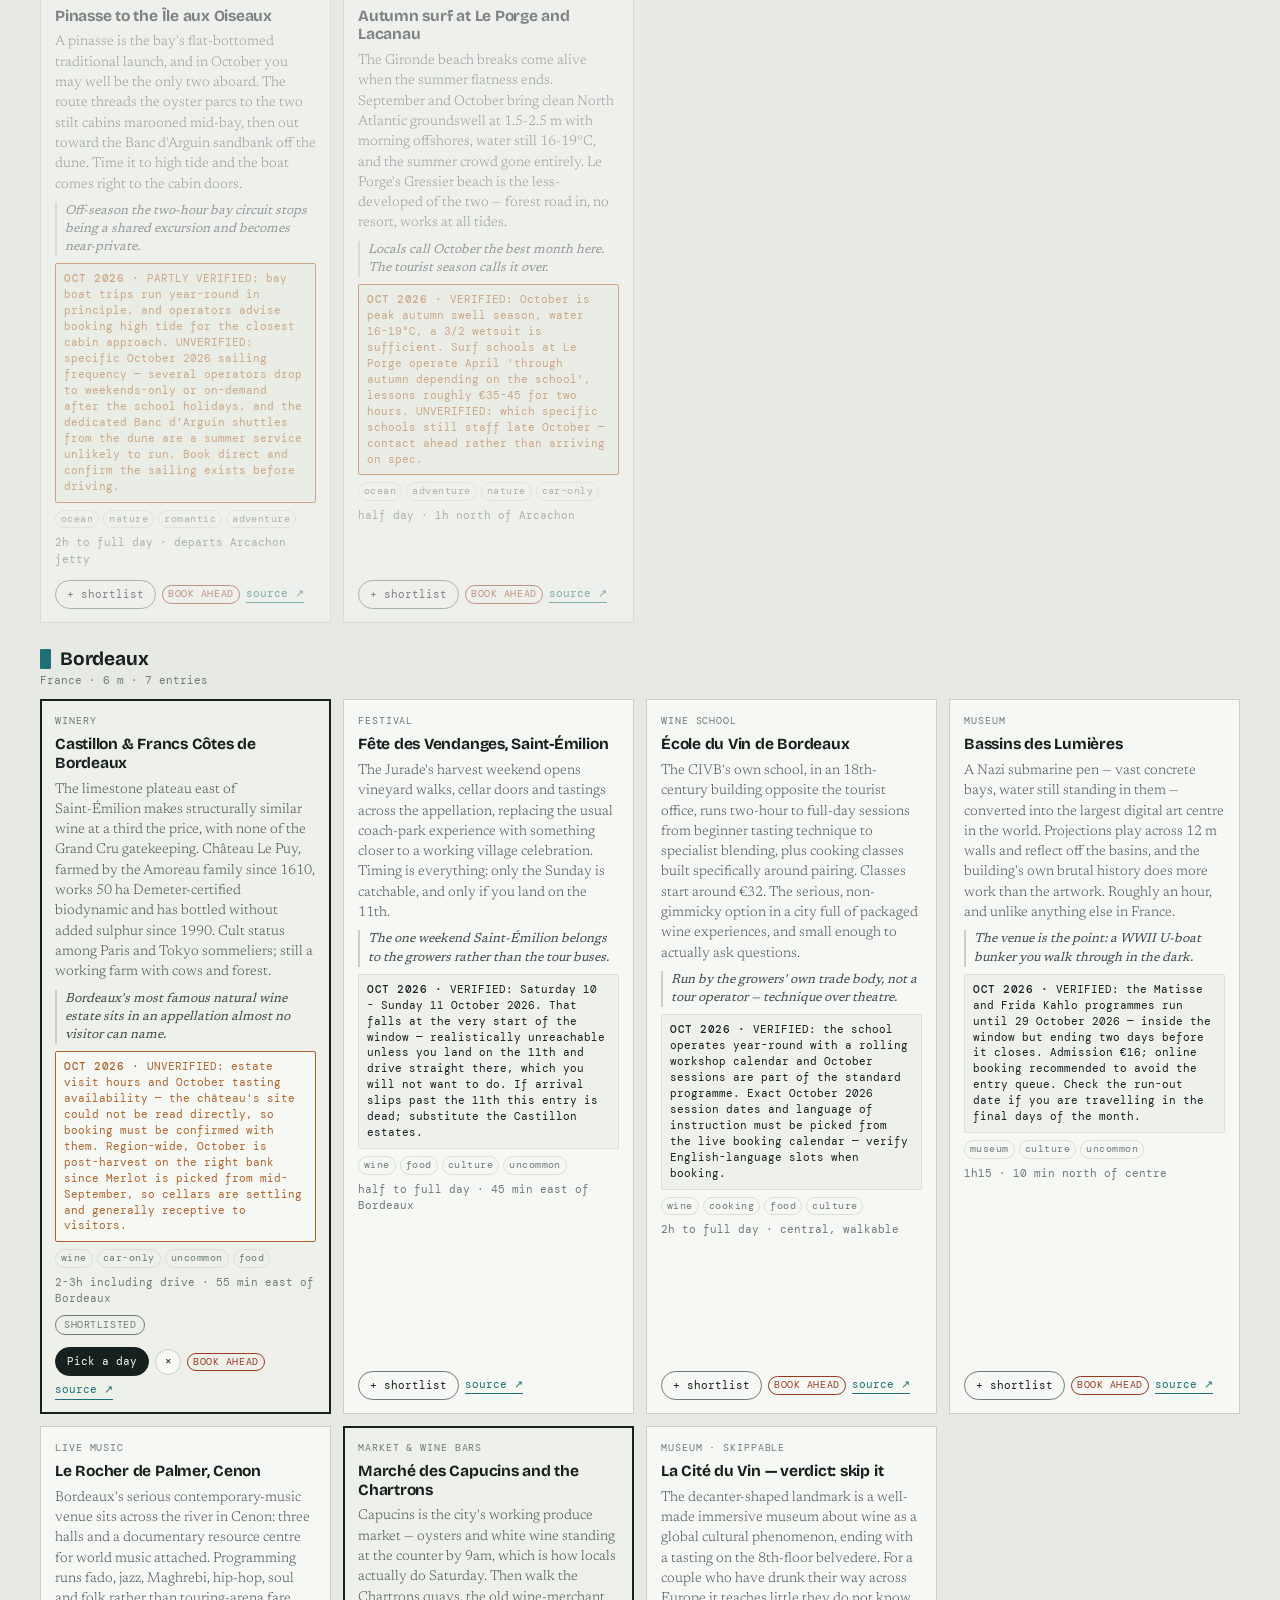
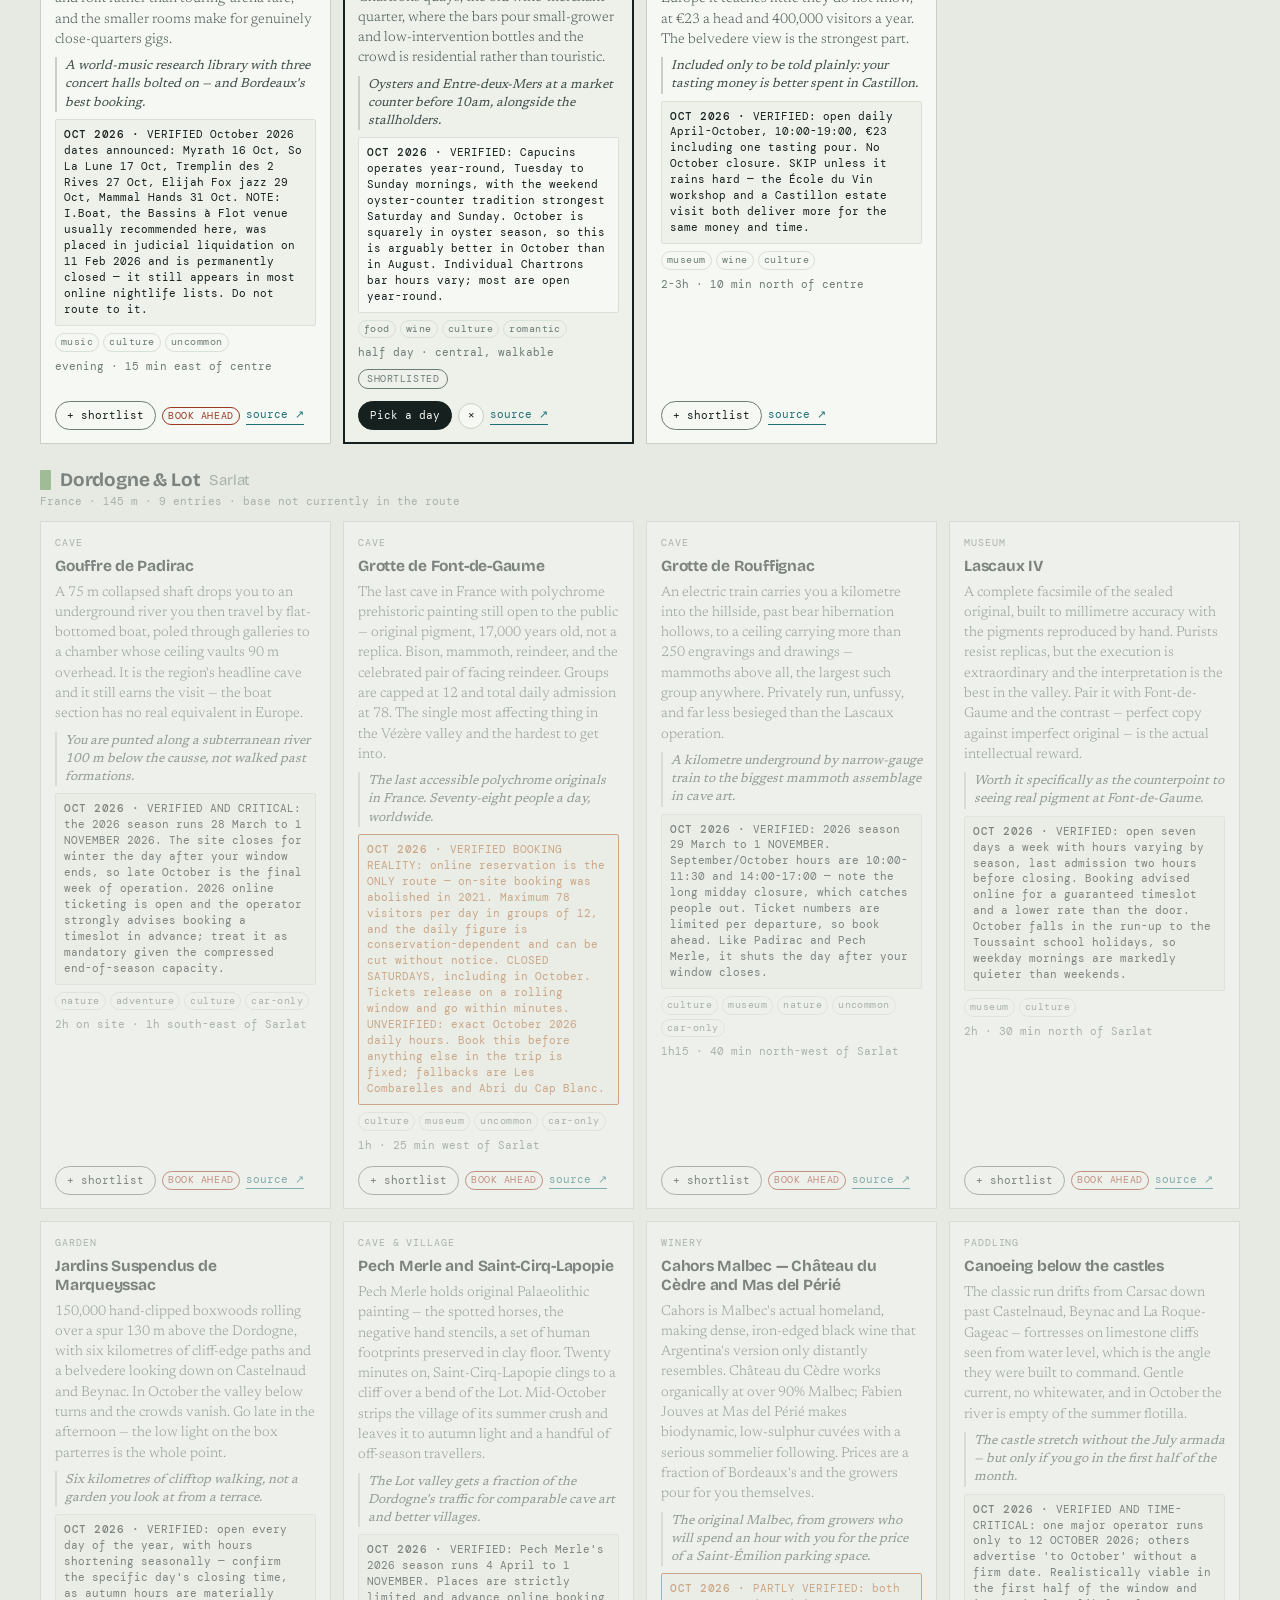
==== commit 9bbb94e2: "Rename "nights outdoors", which read as camping The metric counts nights based somewhere landscape-l" ====
--- a/roadtrip-hosted.html
+++ b/roadtrip-hosted.html
@@ -116,6 +116,8 @@
 .preset:hover{border-color:var(--ink-3);transform:translateY(-1px);box-shadow:var(--shadow)}
 .preset[aria-pressed=true]{border-color:var(--ink);border-width:2px;padding:11px 12px;background:var(--surface-2)}
 .preset .pname{font-family:"Bricolage Grotesque",sans-serif;font-weight:700;font-size:15.5px;letter-spacing:-.01em;display:block}
+.preset .pedit{display:none;font-family:"DM Mono",monospace;font-weight:400;font-size:9.5px;letter-spacing:.06em;text-transform:uppercase;color:var(--ink-3);border:1px solid var(--rule);border-radius:99px;padding:1px 6px;margin-left:6px;vertical-align:1px}
+.preset.dirty .pedit{display:inline-block}
 .preset .pdesc{font-size:13px;color:var(--ink-2);line-height:1.4;margin:4px 0 8px;font-weight:300}
 .preset .pstats{font-family:"DM Mono",monospace;font-size:10.5px;color:var(--ink-3);display:flex;gap:10px;flex-wrap:wrap;border-top:1px solid var(--rule-2);padding-top:7px}
 
@@ -1912,9 +1914,8 @@
   const p = poi(id); if(!p) return;
   state.plan[id] = {d:dateISO, s:slot || freeSlot(p, dateISO), lock:false};
   if(!state.picks.includes(id)) state.picks.push(id);
-  state.preset = null;
-}
-function unplan(id){ delete state.plan[id]; state.preset = null; }
+}
+function unplan(id){ delete state.plan[id]; }
 
 function setDate(key, v){
   if(key === "arrive" && state.flight.lock && v !== state.arrive){
@@ -1926,7 +1927,6 @@
     // keep the three dates in a sane order
     if(diffD(D(state.arrive), D(state.target)) < 1) state.target = iso(addD(D(state.arrive),1));
     if(diffD(D(state.target), D(state.cruise)) < 0) state.cruise = iso(D(state.target));
-    state.preset = null;
   };
   if(!guarded(mutate, "changing the " + (key === "arrive" ? "arrival date" : key === "cruise" ? "sailing date" : "Barcelona target"))){
     syncDates(); return;
@@ -1937,7 +1937,7 @@
 /* ---- locked items defend the night allocation ---- */
 let blocked = null, pendingFn = null;
 function locksBrokenBy(mutate){
-  const save = JSON.stringify({n:state.nights, l:state.locks, a:state.arrive, t:state.target, c:state.cruise});
+  const save = JSON.stringify(state);
   mutate();
   const S = schedule(), byISO = {};
   tripDays(S).forEach(d => byISO[d.iso] = d);
@@ -1947,8 +1947,7 @@
     const p = poi(id), day = byISO[pl.d];
     if(!day || !day.stop || day.stop.base.id !== p.base) broken.push(p);
   }
-  const s = JSON.parse(save);
-  state.nights = s.n; state.locks = s.l; state.arrive = s.a; state.target = s.t; state.cruise = s.c;
+  state = JSON.parse(save);   // a trial run must leave nothing behind
   return broken;
 }
 /* run a mutation unless it would strand a locked booking */
@@ -2143,7 +2142,6 @@
     flashIds = donor ? [id, donor] : [id];
     if(donor) toast("Took a night from " + byId[donor].name + ".");
   }
-  state.preset = null;
   render();
 }
 /* Auto-rebalancing never takes a base's last night — deleting a whole stop
@@ -2185,7 +2183,6 @@
     }
   };
   if(!guarded(mutate, (on ? "dropping " : "adding ") + b.name)) return;
-  state.preset = null;
   render();
 }
 
@@ -2205,6 +2202,18 @@
   toast("Loaded “" + p.name + "”. Edit away.");
 }
 
+/* Which preset you started from stays on screen once you edit — it is where
+   this plan came from. It just gets marked, rather than silently letting go. */
+function presetDirty(){
+  const p = DATA.presets.find(x => x.id === state.preset);
+  if(!p) return false;
+  const shape = n => Object.keys(n).sort().map(k => k + ":" + n[k]).join(",");
+  if(shape(p.nights) !== shape(state.nights)) return true;
+  // items already on a day were carried across by the load itself, not chosen since
+  const loose = a => a.filter(id => !state.plan[id]).sort().join(",");
+  return loose(p.picks) !== loose(state.picks);
+}
+
 /* ---- preset scoring for the cards ---- */
 function scorePreset(p){
   const save = {nights:state.nights, locks:state.locks};
@@ -2225,8 +2234,12 @@
   renderSats(S); renderMetrics(S); renderWarns(S);
   renderFlights(); renderIssues(S); renderPlan(S);
   renderPresets(); syncDates(); writeHash();
-  document.querySelectorAll(".preset").forEach(el =>
-    el.setAttribute("aria-pressed", el.dataset.preset === state.preset));
+  const dirty = presetDirty();
+  document.querySelectorAll(".preset").forEach(el => {
+    const on = el.dataset.preset === state.preset;
+    el.setAttribute("aria-pressed", on);
+    el.classList.toggle("dirty", on && dirty);
+  });
   flashIds = [];
 }
 
@@ -2499,18 +2512,21 @@
   const weeks = Math.max(S.totalNights/7, .5);
 
   const cells = [
-    {v:S.totalNights, k:"nights total"},
-    {v:S.stops.length, k:"bases"},
-    {v:S.legs.length, k:"driving days"},
-    {v:km, k:"kilometres"},
-    {v:hrs(h), k:"behind the wheel"},
-    {v:longest.h?hrs(longest.h):"—", k:"longest drive", amber:longest.h>LONG_DRIVE},
-    {v:(S.legs.length/weeks).toFixed(1), k:"moves / week"},
-    {v:outdoor, k:"nights outdoors"},
-    {v:"€"+toll, k:"tolls, approx"}
+    {v:S.totalNights, k:"nights total", t:"Landing to sailing, including Barcelona."},
+    {v:S.stops.length, k:"bases", t:"Places you actually sleep. A base at 0 nights is not one."},
+    {v:S.legs.length, k:"driving days", t:"Days you change base."},
+    {v:km, k:"kilometres", t:"Transfers only — not day trips once you are there."},
+    {v:hrs(h), k:"behind the wheel", t:"Total transfer time in typical conditions."},
+    {v:longest.h?hrs(longest.h):"—", k:"longest drive", amber:longest.h>LONG_DRIVE,
+     t:"The single worst transfer. Amber over " + LONG_DRIVE + " hours."},
+    {v:(S.legs.length/weeks).toFixed(1), k:"moves / week", t:"Pace. Under 2 feels unhurried; over 3 is a lot of packing."},
+    {v:outdoor, k:"nights in nature",
+     t:"Nights based in mountains, coast or wine country rather than in a city. Nothing to do with camping — it is where you are based, not what you sleep in."},
+    {v:"€"+toll, k:"tolls, approx", t:"Motorway and tunnel tolls at 2026 car rates. An estimate."}
   ];
   document.getElementById("metrics").innerHTML = cells.map(c =>
-    '<div class="mcell'+(c.amber?' amber':'')+'"><div class="v">'+c.v+'</div><div class="k">'+c.k+'</div></div>'
+    '<div class="mcell'+(c.amber?' amber':'')+'" title="'+esc(c.t||"")+'"><div class="v">'+c.v+
+    '</div><div class="k">'+c.k+'</div></div>'
   ).join("");
 
   document.getElementById("legs").innerHTML = S.legs.map(l => {
@@ -2559,9 +2575,11 @@
   host.innerHTML = DATA.presets.map(p => {
     const s = scorePreset(p);
     return '<button class="preset" data-preset="'+p.id+'" aria-pressed="false">'+
-      '<span class="pname">'+esc(p.name)+'</span>'+
+      '<span class="pname">'+esc(p.name)+'<span class="pedit">edited</span></span>'+
       '<span class="pdesc">'+esc(p.desc)+'</span>'+
-      '<span class="pstats"><span>'+s.drives+' drives</span><span>max '+hrs(s.longest)+'</span><span>'+s.outdoor+'n outdoors</span></span>'+
+      '<span class="pstats"><span>'+s.drives+' drives</span><span>max '+hrs(s.longest)+
+        '</span><span title="Nights based in mountains, coast or wine country rather than a city">'+
+        s.outdoor+'n in nature</span></span>'+
     '</button>';
   }).join("");
   host.querySelectorAll(".preset").forEach(el =>
@@ -2648,7 +2666,7 @@
 
   if(st === "none"){
     mk("+ shortlist", "addbtn", () => {
-      state.picks = state.picks.concat(p.id); state.preset = null;
+      state.picks = state.picks.concat(p.id);
       renderExplorer(); render();
     }, "Shortlist " + p.name);
   } else {
@@ -2659,7 +2677,6 @@
     mk("&times;", "dropbtn", () => {
       unplan(p.id);
       state.picks = state.picks.filter(x => x !== p.id);
-      state.preset = null;
       renderExplorer(); render();
     }, "Drop " + p.name + " entirely");
   }
@@ -2729,7 +2746,7 @@
     btn.textContent = s;
     btn.setAttribute("aria-pressed", pl.s === s);
     btn.setAttribute("aria-label", "Move " + p.name + " to the " + SLOTNAME[s]);
-    btn.onclick = () => { pl.s = s; state.preset = null; render(); };
+    btn.onclick = () => { pl.s = s; render(); };
     ctl.appendChild(btn);
   });
 
@@ -2737,7 +2754,7 @@
   lk.textContent = pl.lock ? "◆ booked" : "◇ book";
   lk.setAttribute("aria-pressed", !!pl.lock);
   lk.setAttribute("aria-label", (pl.lock ? "Unmark" : "Mark") + " " + p.name + " as booked");
-  lk.onclick = () => { pl.lock = !pl.lock; state.preset = null; render(); };
+  lk.onclick = () => { pl.lock = !pl.lock; render(); };
   ctl.appendChild(lk);
 
   const rm = document.createElement("button");
@@ -2797,7 +2814,7 @@
     if(it.fix === "Lock" && it.id){
       const b = document.createElement("button");
       b.className = "ifix"; b.textContent = "Mark booked";
-      b.onclick = () => { state.plan[it.id].lock = true; state.preset = null; render(); renderExplorer(); };
+      b.onclick = () => { state.plan[it.id].lock = true; render(); renderExplorer(); };
       box.appendChild(b);
     }
     el.appendChild(box);
